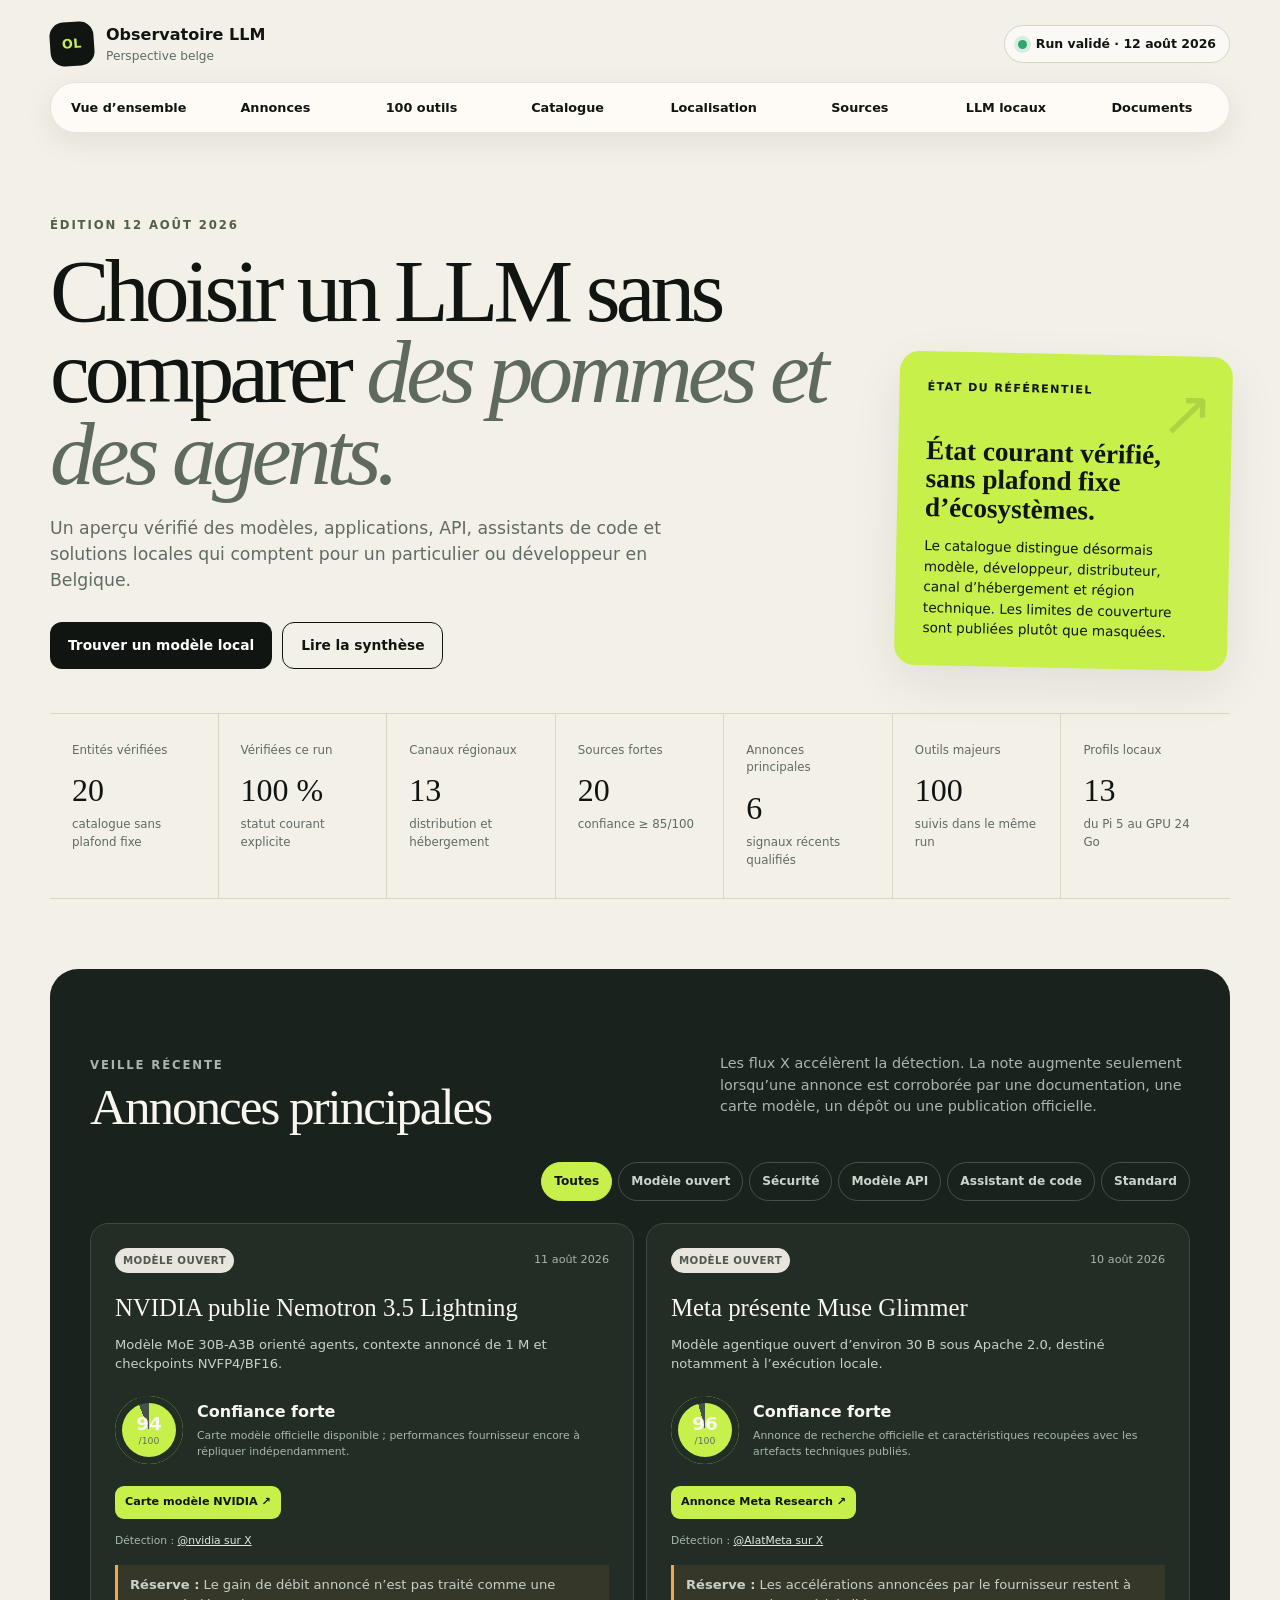
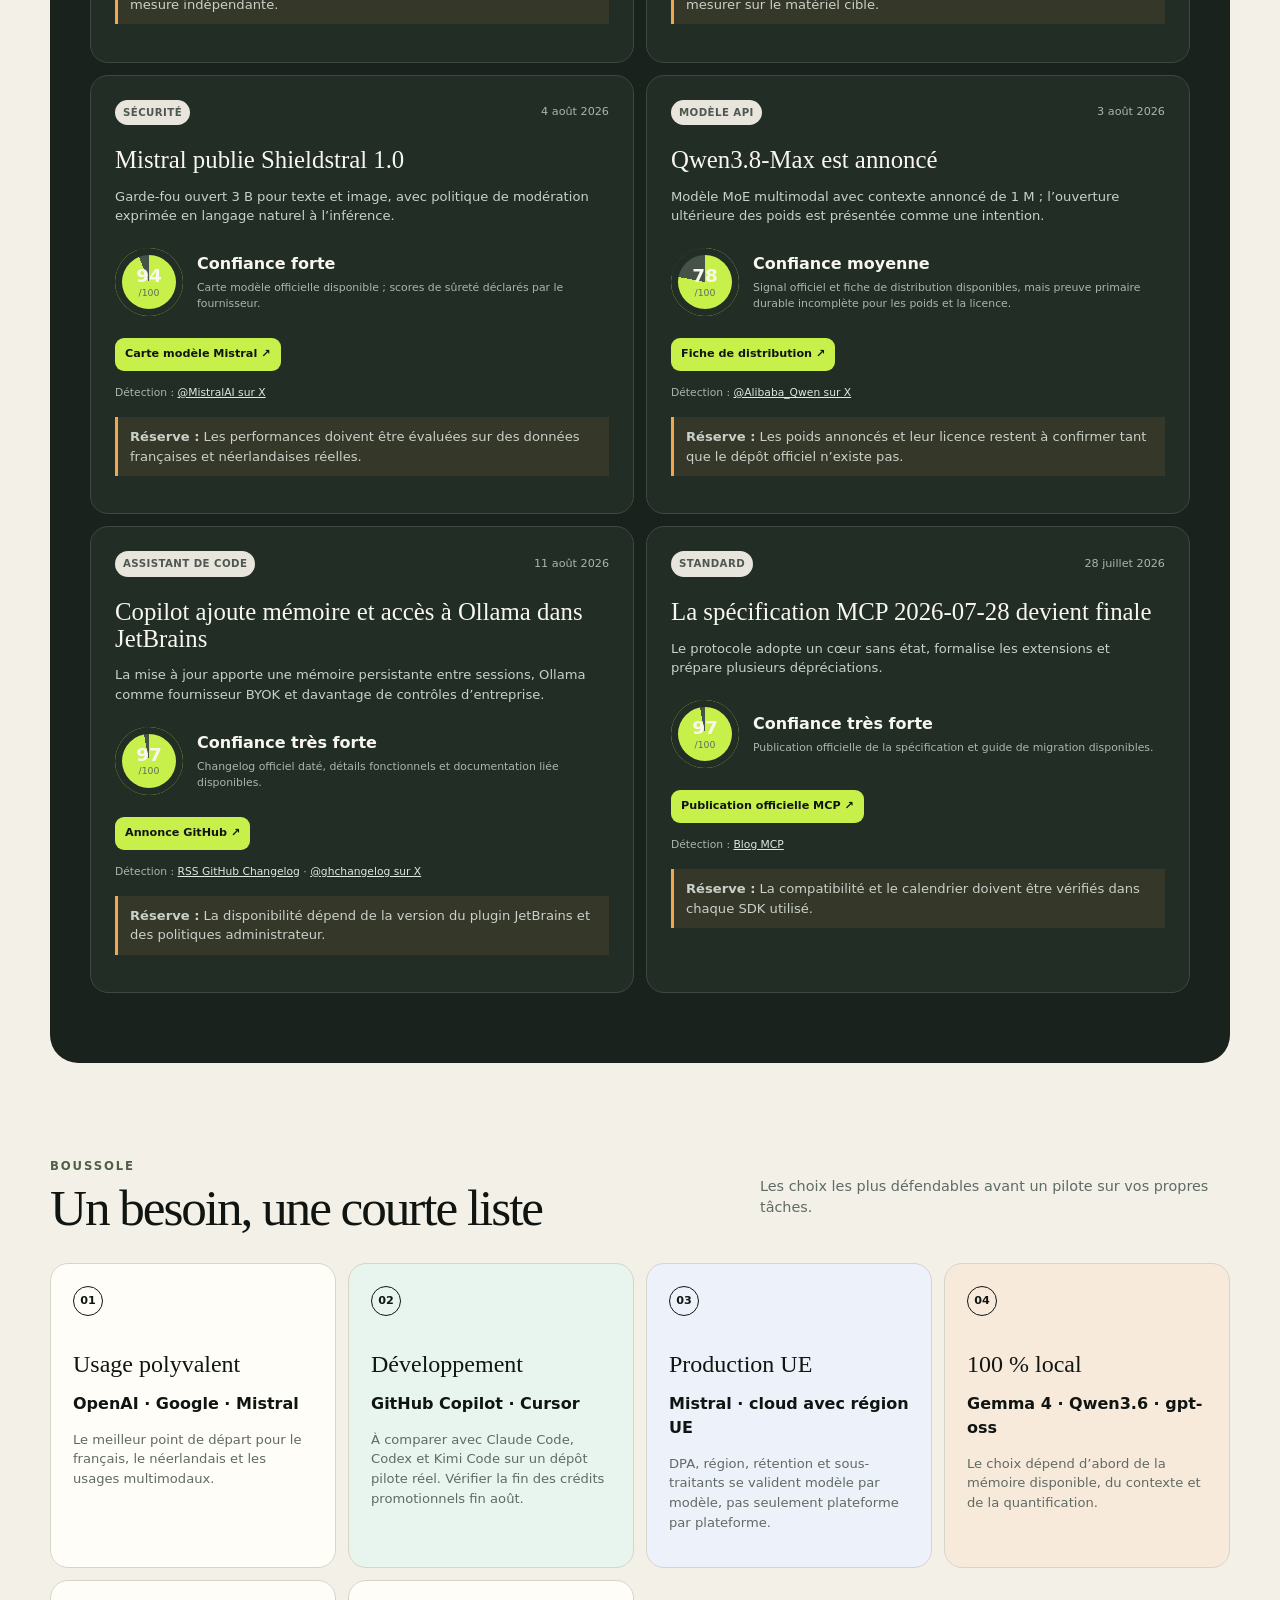
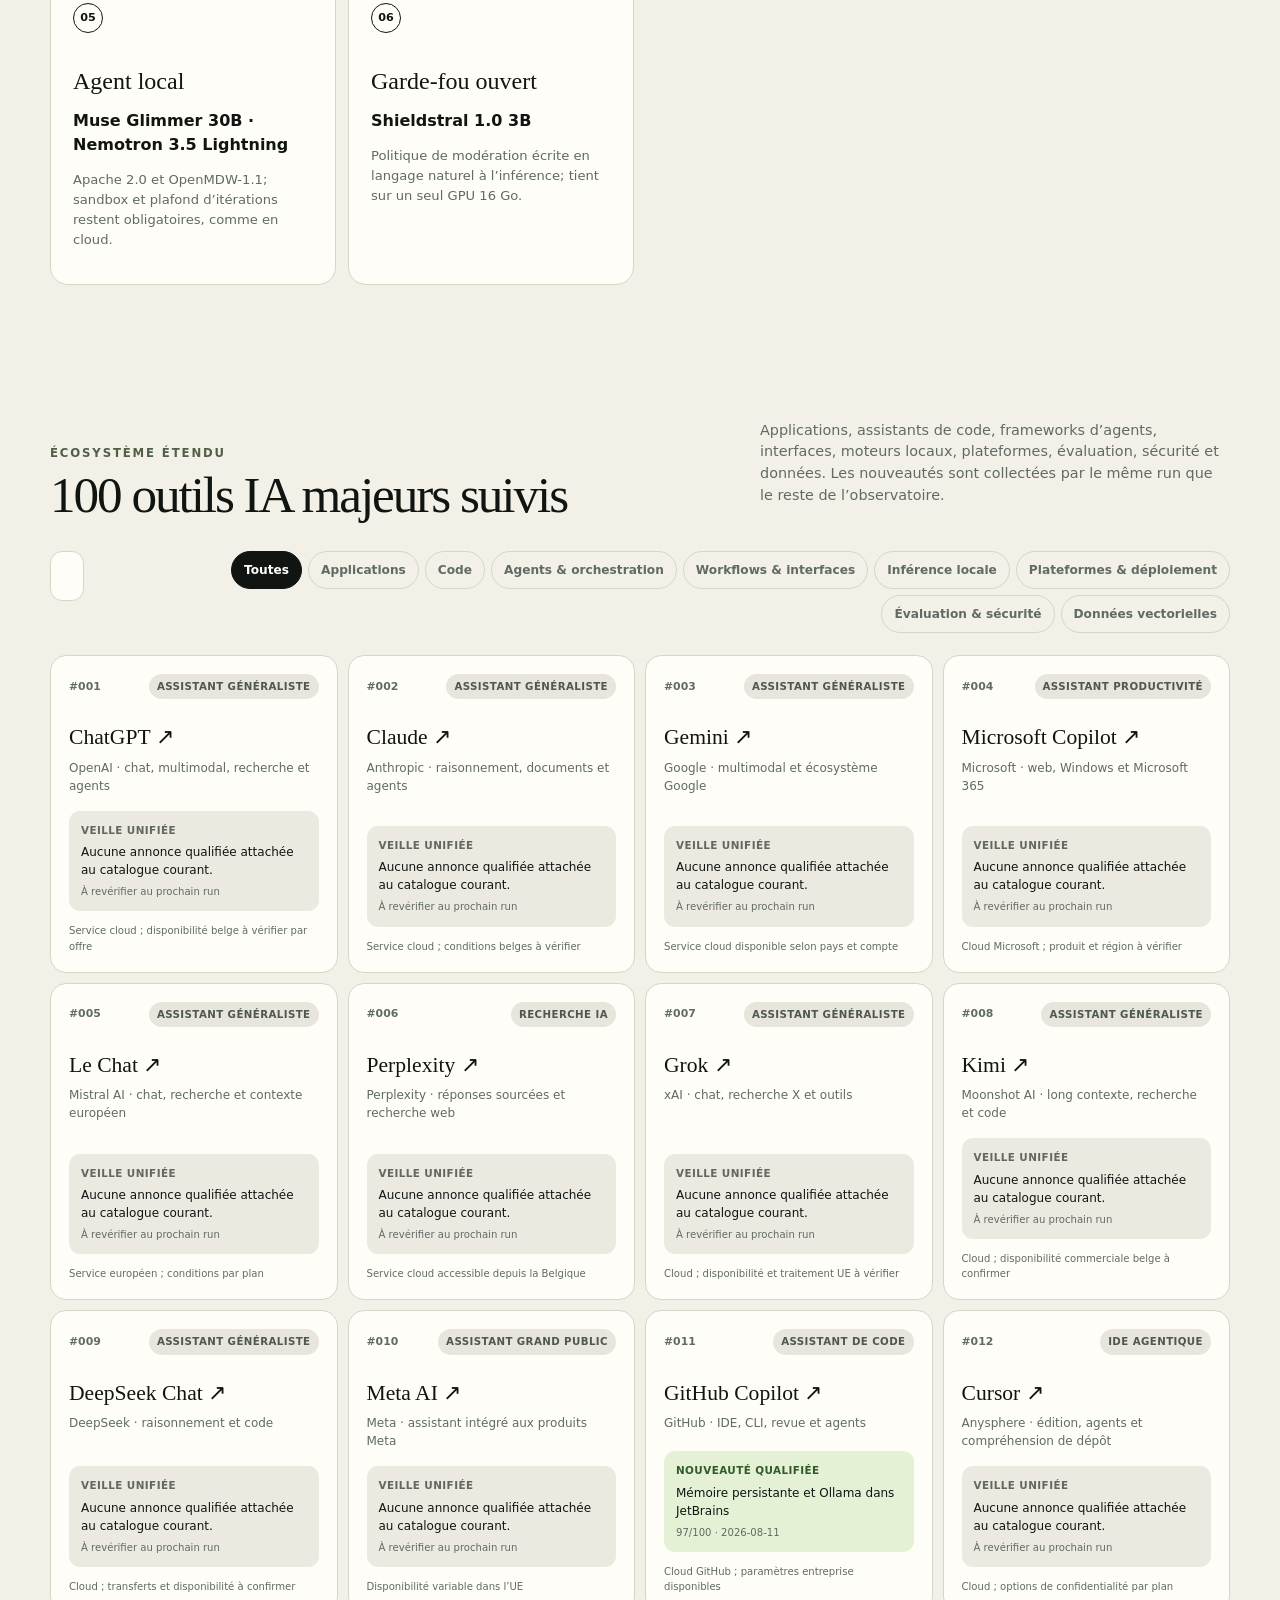
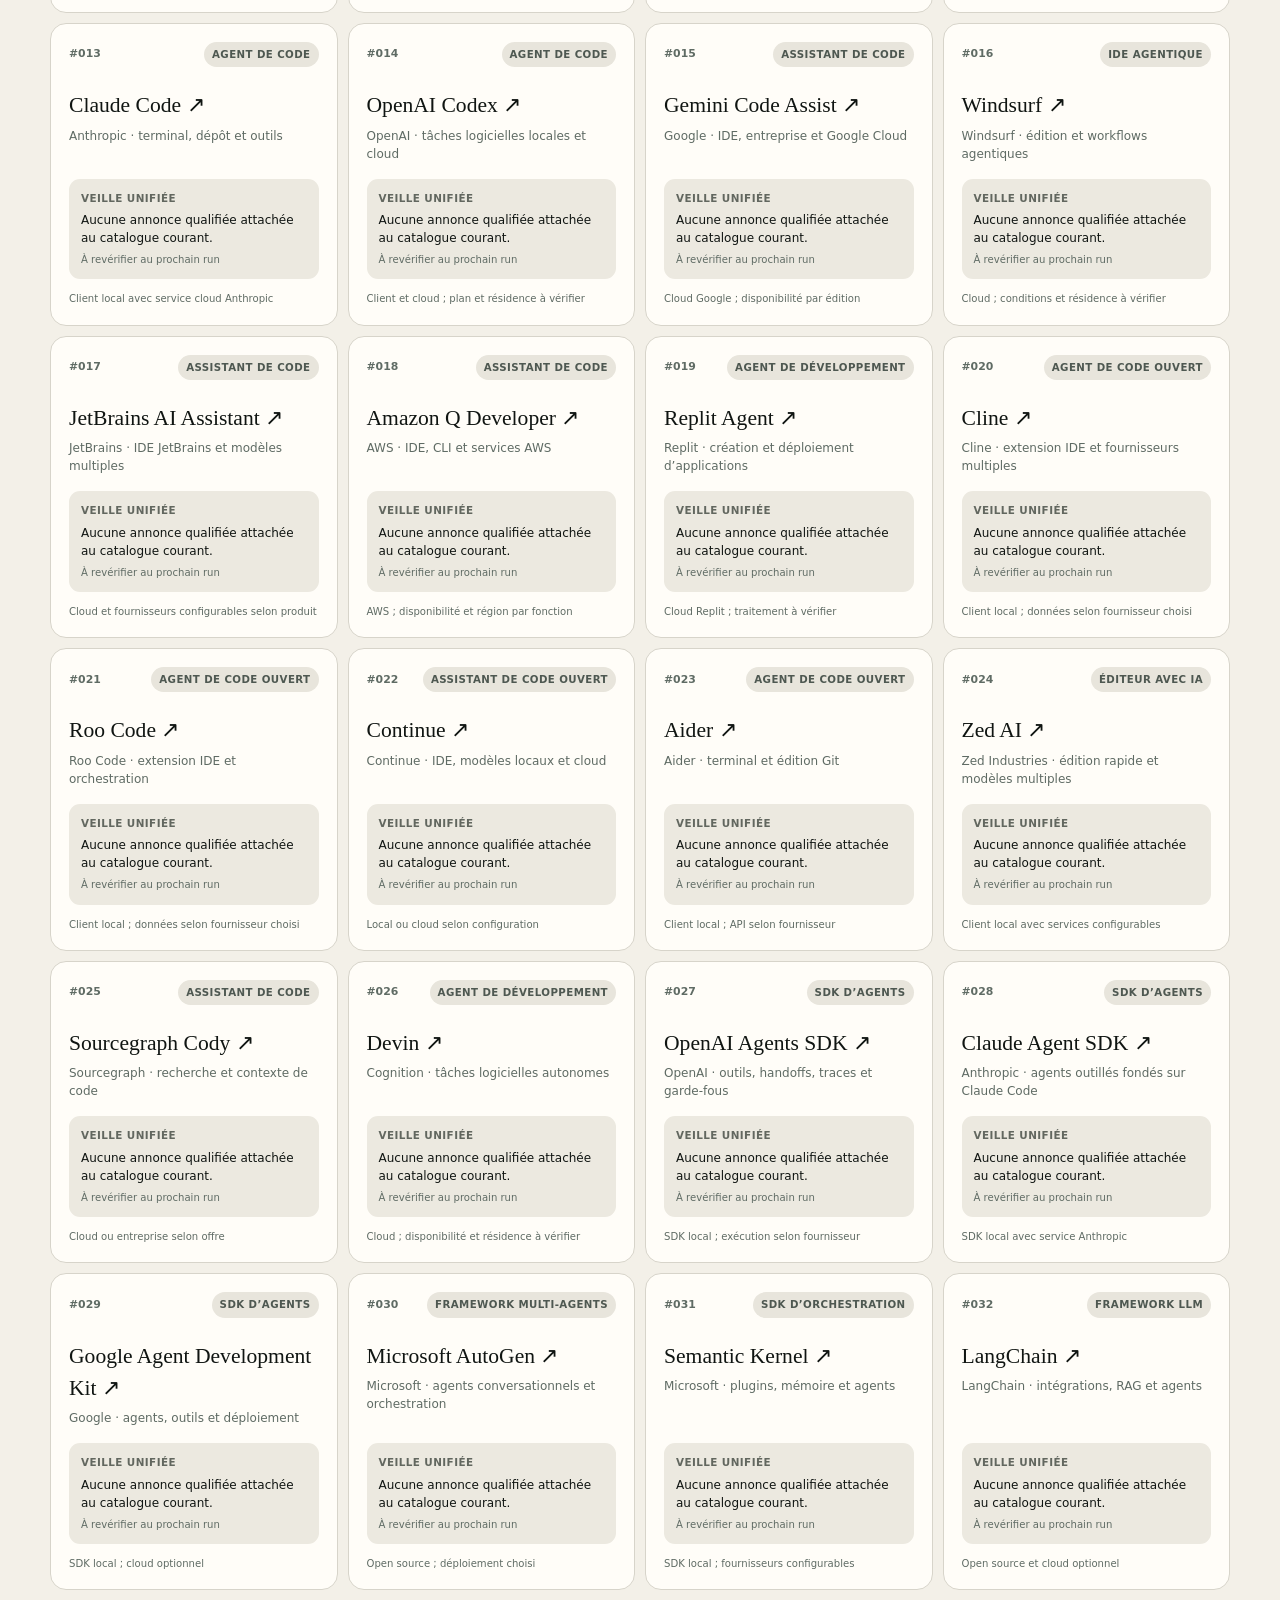
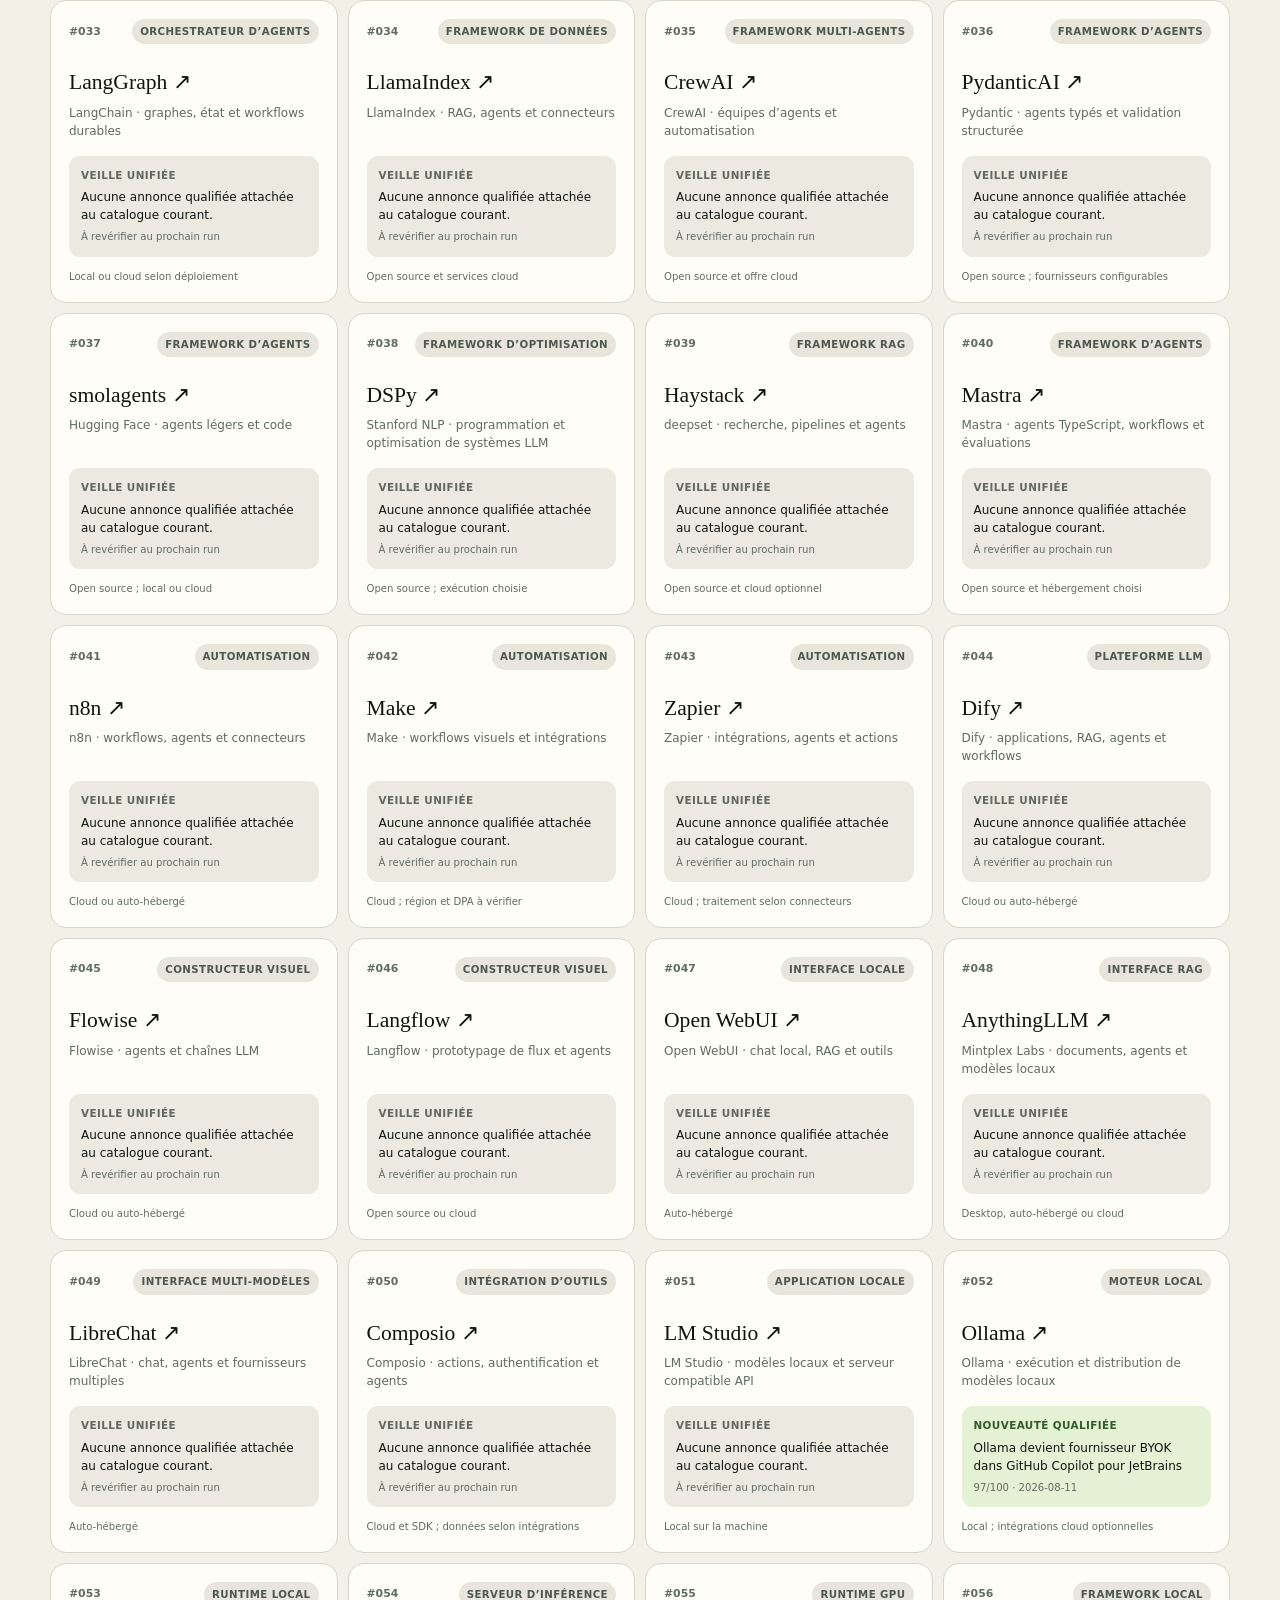
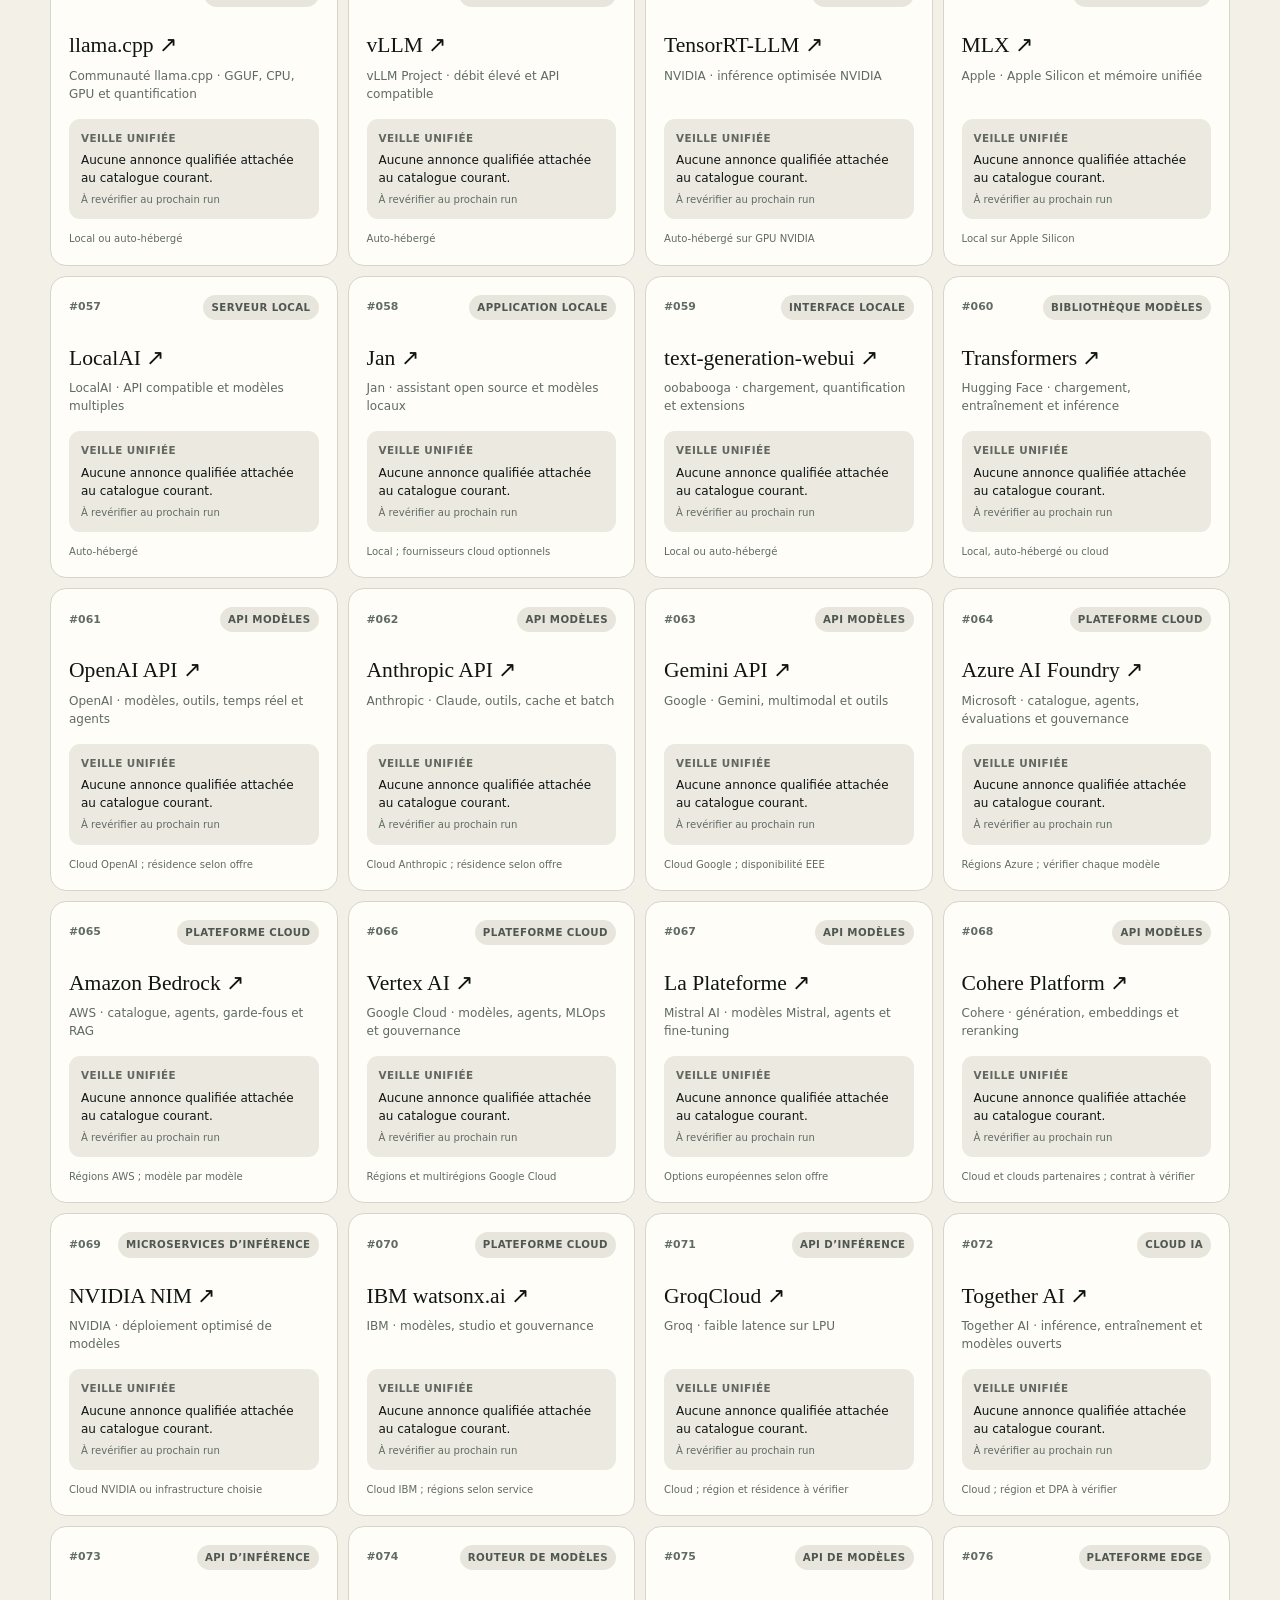
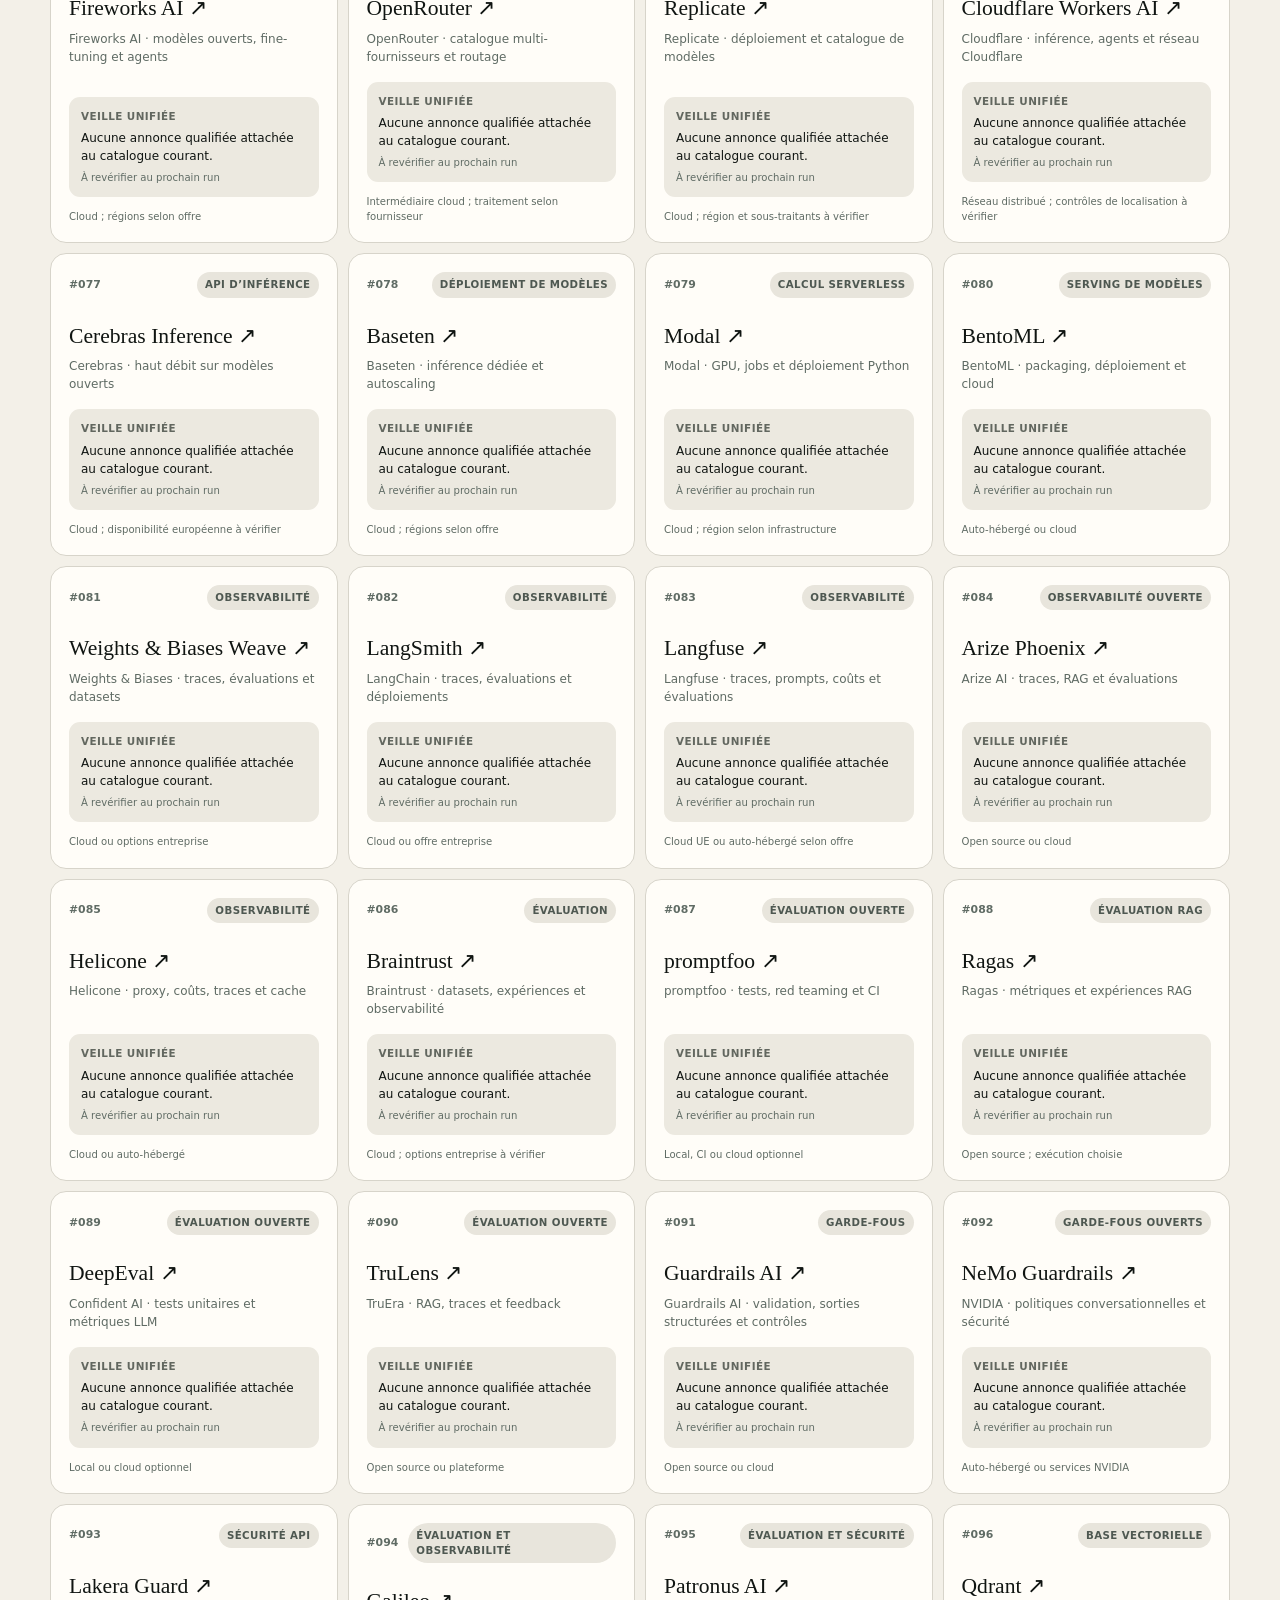
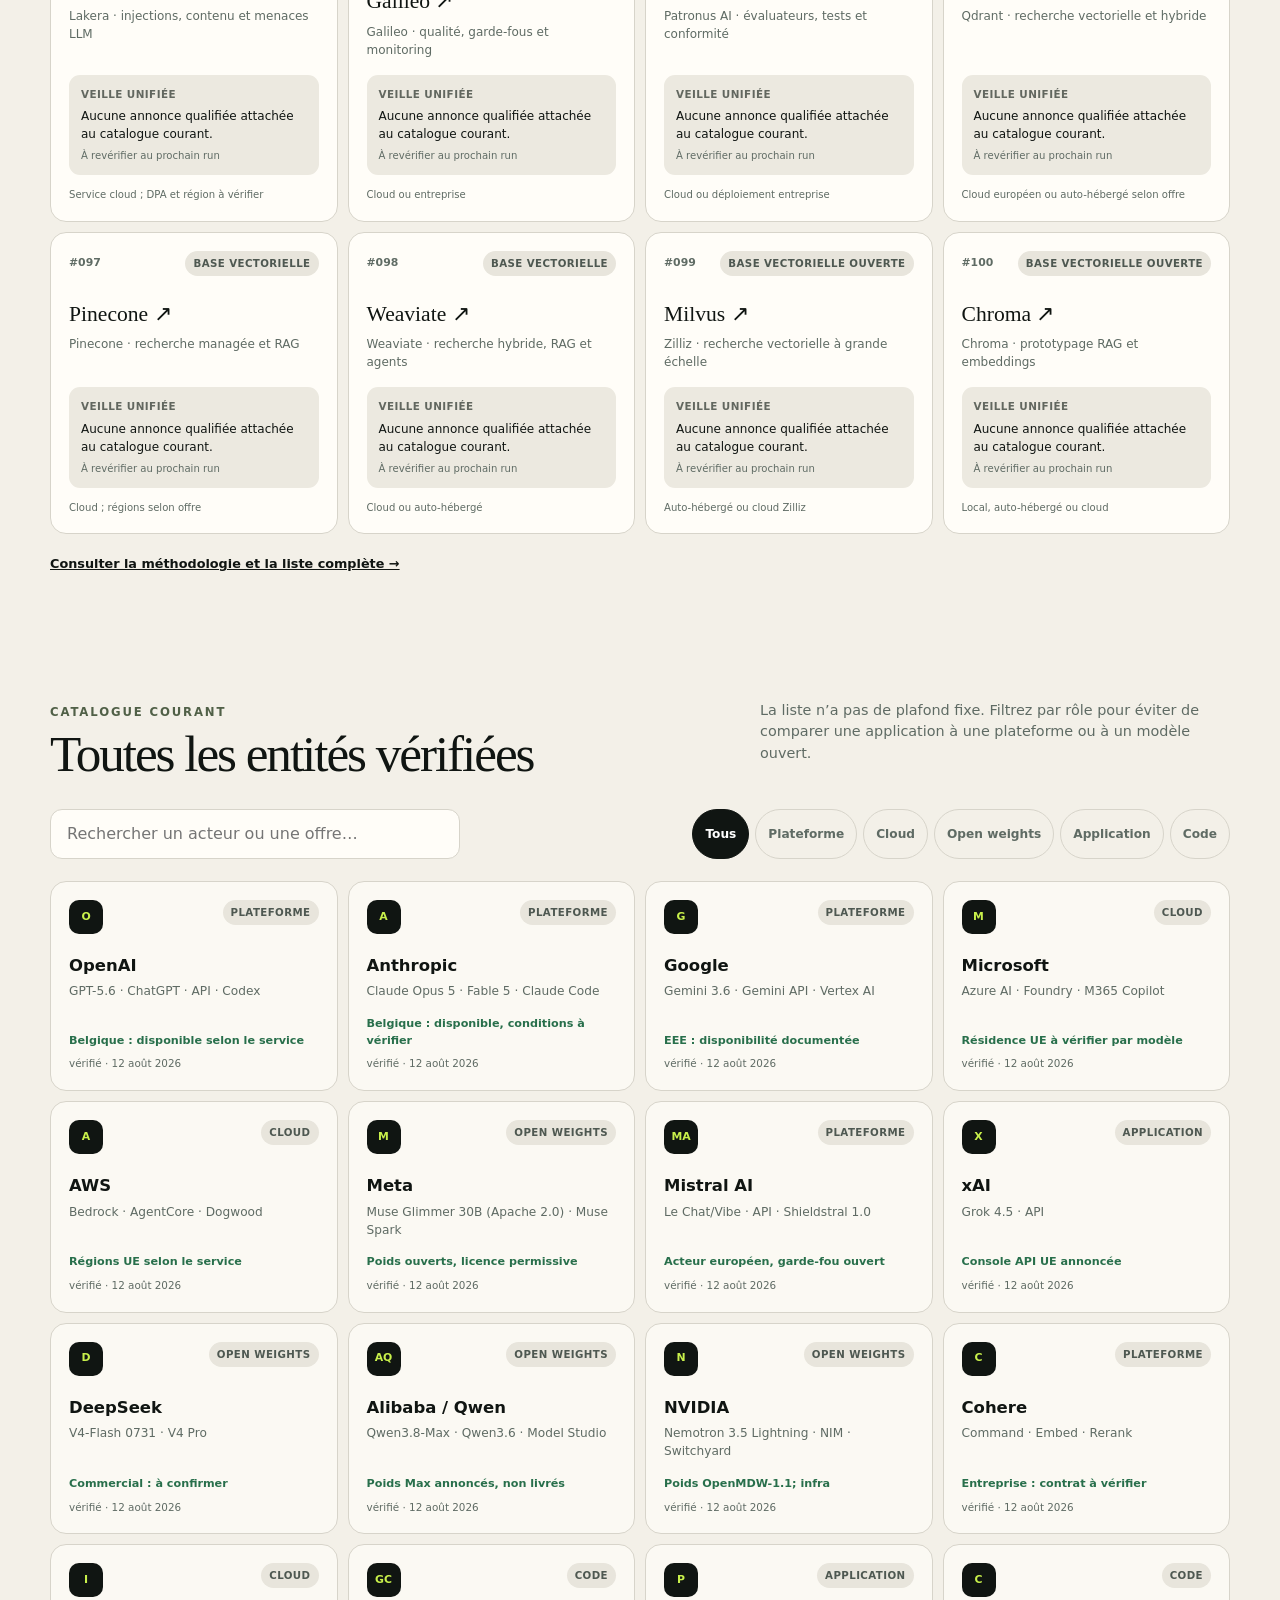
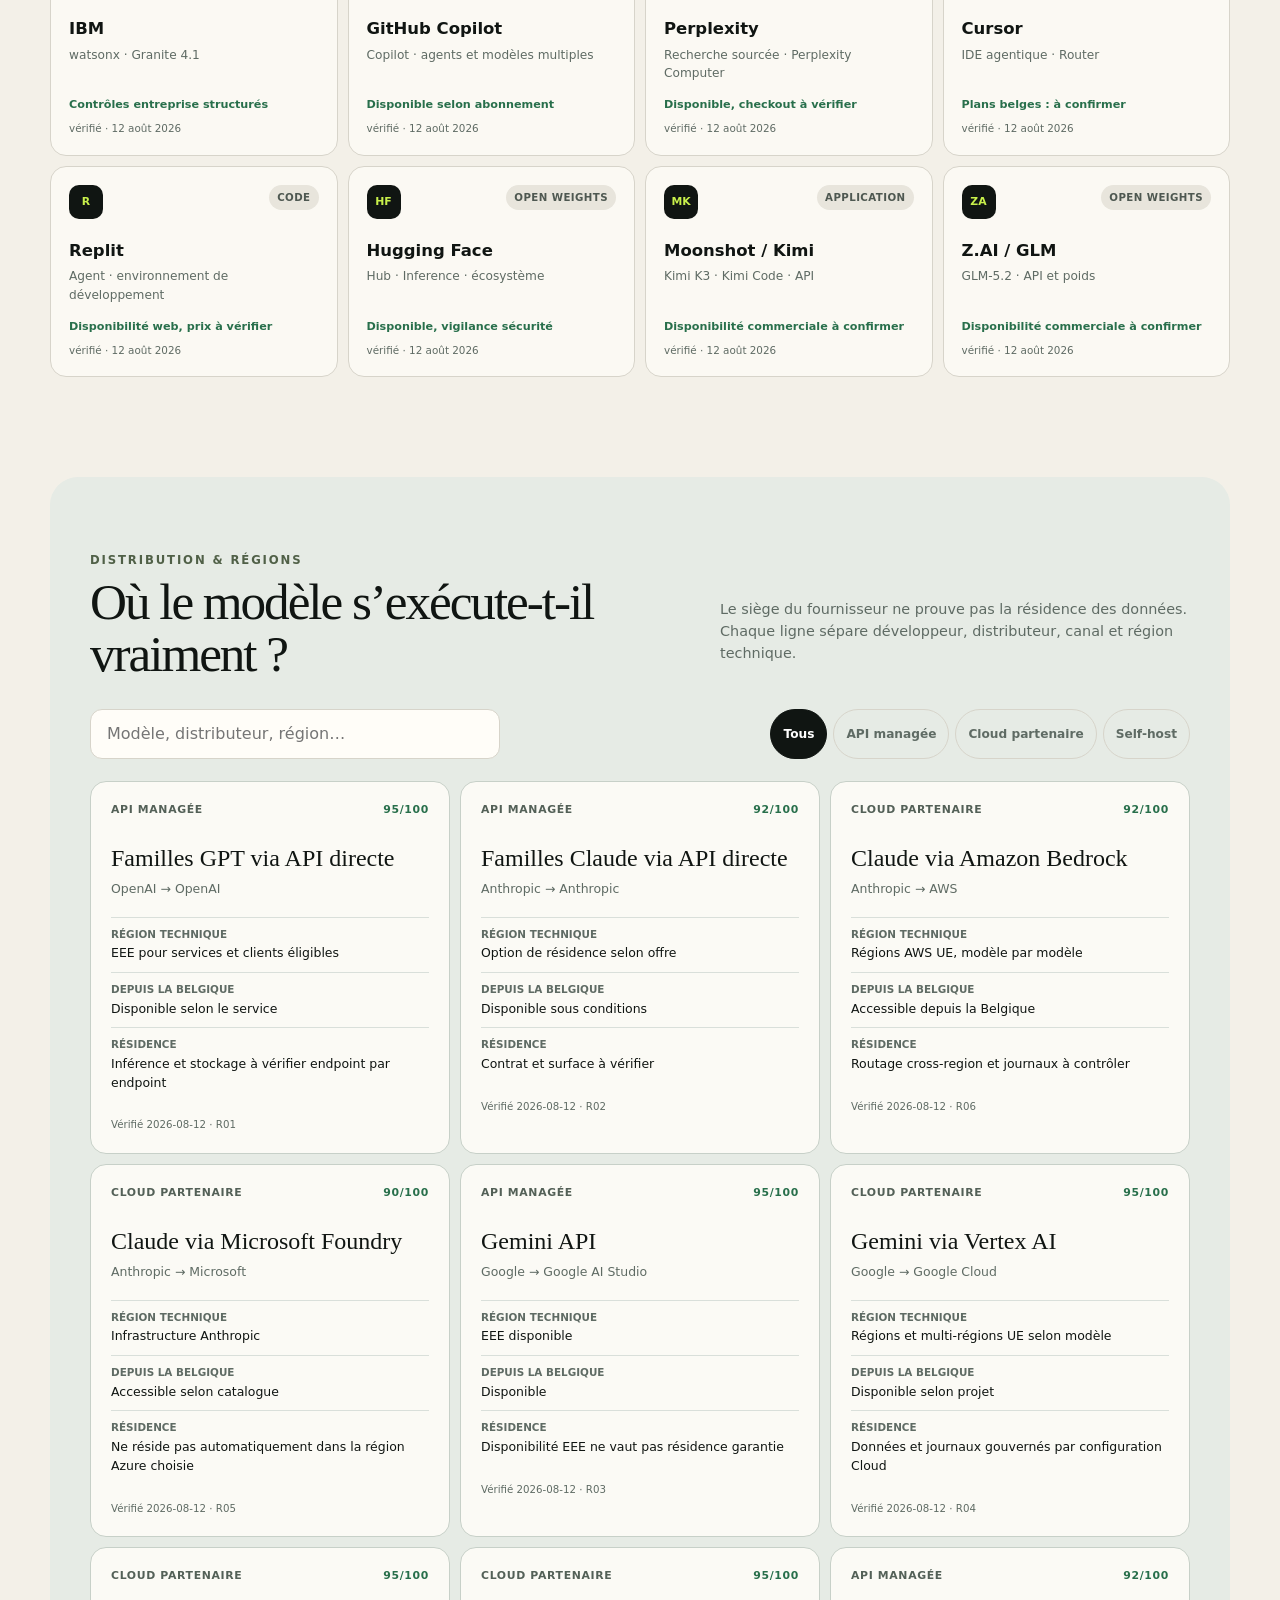
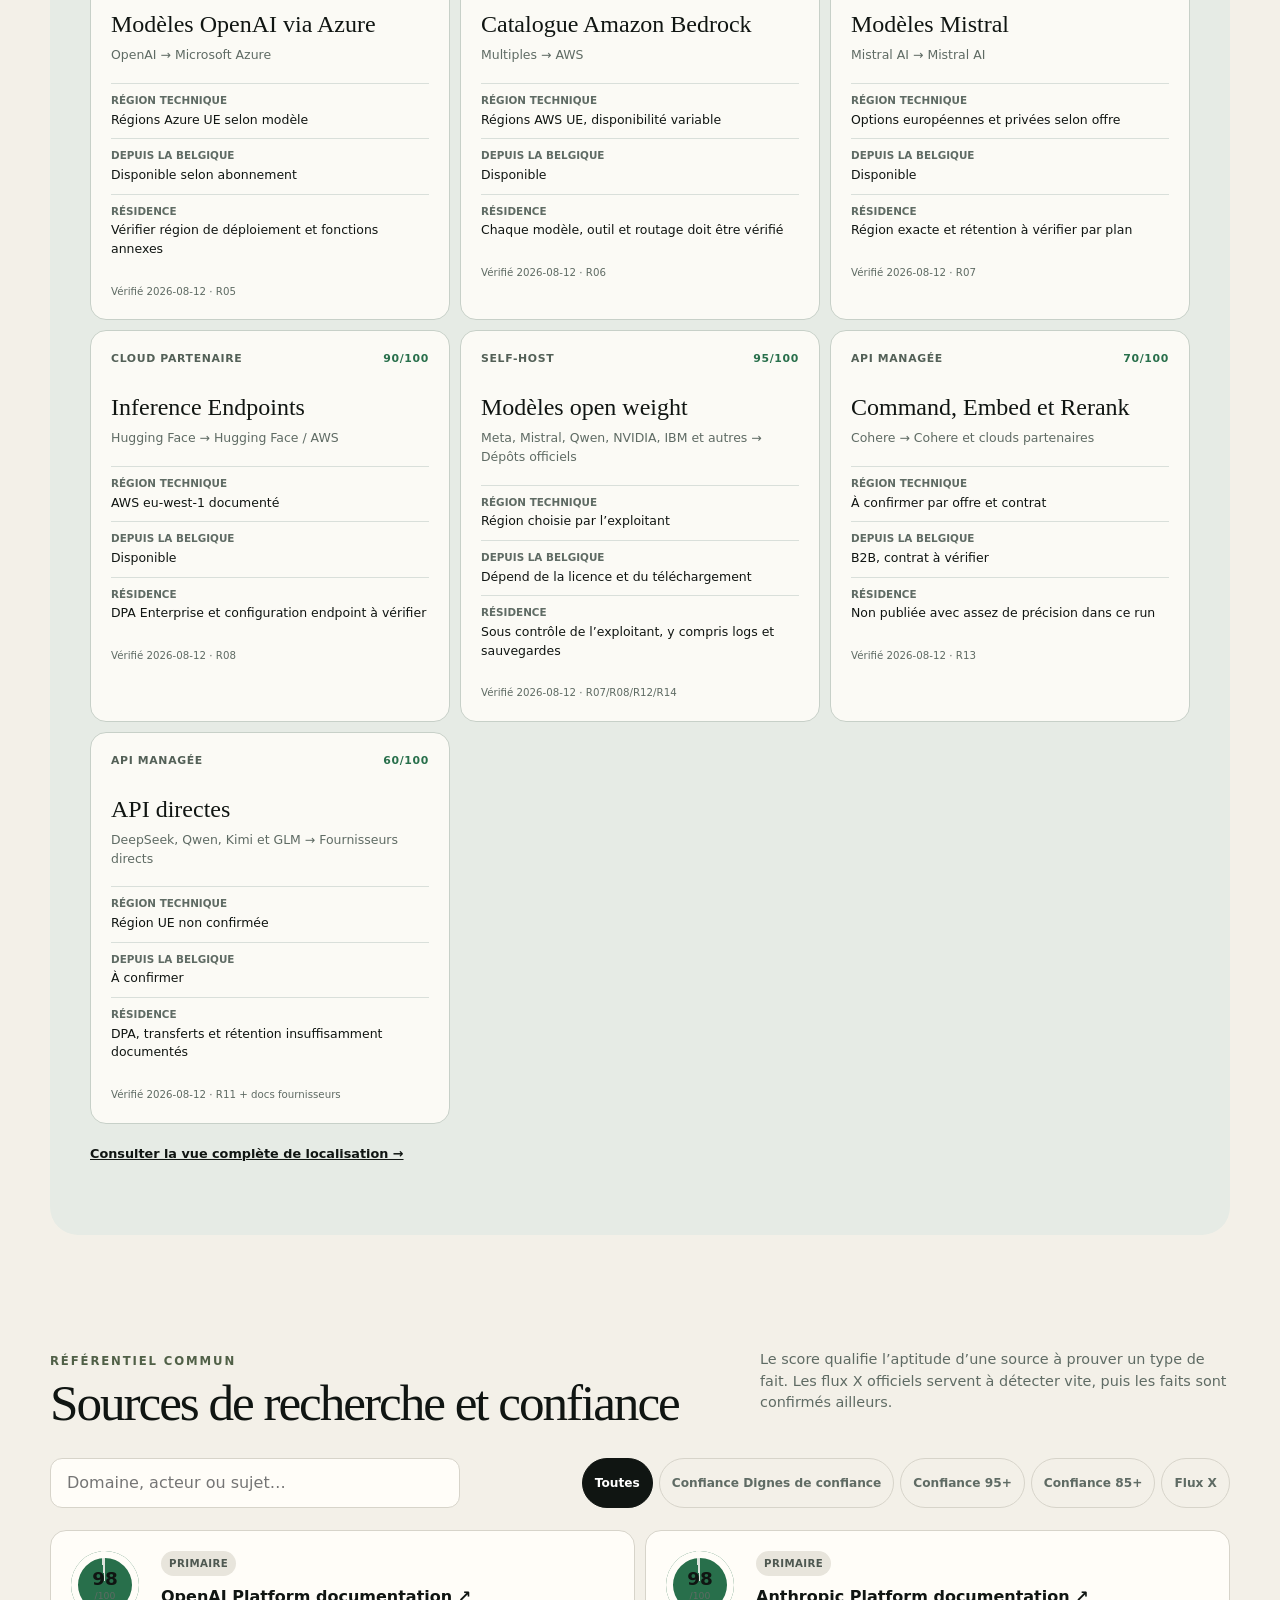
==== ObservationLLM/dashboard/index.html @ e3d7e5fb "Track 100 major AI ecosystem tools" ====
<!doctype html>
<html lang="fr">
  <head>
    <meta charset="utf-8">
    <meta name="viewport" content="width=device-width, initial-scale=1">
    <meta name="description" content="Tableau de bord de l’observatoire des LLM et agents IA pour la Belgique.">
    <meta name="theme-color" content="#101512">
    <title>Observatoire LLM — Belgique</title>
    <link rel="stylesheet" href="styles.css">
  </head>
  <body>
    <a class="skip-link" href="#contenu">Aller au contenu</a>
    <header class="site-header">
      <a class="brand" href="#overview" aria-label="Accueil de l’observatoire">
        <span class="brand-mark" aria-hidden="true">OL</span>
        <span>
          <strong>Observatoire LLM</strong>
          <small>Perspective belge</small>
        </span>
      </a>
      <div class="run-chip" id="run-chip" aria-live="polite">
        <span class="status-dot"></span>
        <span>Chargement du dernier run…</span>
      </div>
    </header>

    <nav class="section-nav" aria-label="Sections du tableau de bord">
      <a href="#overview">Vue d’ensemble</a>
      <a href="#announcements">Annonces</a>
      <a href="#tools">100 outils</a>
      <a href="#actors">Catalogue</a>
      <a href="#hosting">Localisation</a>
      <a href="#sources">Sources</a>
      <a href="#local">LLM locaux</a>
      <a href="#documents">Documents</a>
    </nav>

    <main id="contenu">
      <section class="hero" id="overview">
        <div class="eyebrow">ÉDITION <span id="edition-date">—</span></div>
        <div class="hero-grid">
          <div>
            <h1>Choisir un LLM sans comparer <em>des pommes et des agents.</em></h1>
            <p class="hero-copy">Un aperçu vérifié des modèles, applications, API, assistants de code et solutions locales qui comptent pour un particulier ou développeur en Belgique.</p>
            <div class="hero-actions">
              <a class="button primary" href="#local">Trouver un modèle local</a>
              <a class="button secondary" id="synthesis-link" href="#documents">Lire la synthèse</a>
            </div>
          </div>
          <aside class="signal-card" aria-label="État du référentiel courant">
            <span class="signal-label">État du référentiel</span>
            <strong id="headline-change">Chargement…</strong>
            <p id="headline-detail"></p>
          </aside>
        </div>
      </section>

      <section class="metrics" aria-label="Chiffres clés">
        <article><span>Entités vérifiées</span><strong id="metric-entities">—</strong><small>catalogue sans plafond fixe</small></article>
        <article><span>Vérifiées ce run</span><strong id="metric-verified">—</strong><small>statut courant explicite</small></article>
        <article><span>Canaux régionaux</span><strong id="metric-regions">—</strong><small>distribution et hébergement</small></article>
        <article><span>Sources fortes</span><strong id="metric-sources">—</strong><small>confiance ≥ 85/100</small></article>
        <article><span>Annonces principales</span><strong id="metric-announcements">—</strong><small>signaux récents qualifiés</small></article>
        <article><span>Outils majeurs</span><strong id="metric-tools">—</strong><small>suivis dans le même run</small></article>
        <article><span>Profils locaux</span><strong id="metric-hardware">—</strong><small>du Pi 5 au GPU 24 Go</small></article>
      </section>

      <section class="announcements-section" id="announcements">
        <div class="section-heading">
          <div><span class="eyebrow">VEILLE RÉCENTE</span><h2>Annonces principales</h2></div>
          <p>Les flux X accélèrent la détection. La note augmente seulement lorsqu’une annonce est corroborée par une documentation, une carte modèle, un dépôt ou une publication officielle.</p>
        </div>
        <div class="toolbar">
          <div class="filters" id="announcement-filters" aria-label="Filtrer les annonces par type"></div>
        </div>
        <div class="announcement-grid" id="announcement-grid" aria-live="polite"></div>
        <p class="empty-state" id="announcement-empty" hidden>Aucune annonce ne correspond à ce filtre.</p>
      </section>

      <section class="decision-section">
        <div class="section-heading">
          <div><span class="eyebrow">BOUSSOLE</span><h2>Un besoin, une courte liste</h2></div>
          <p>Les choix les plus défendables avant un pilote sur vos propres tâches.</p>
        </div>
        <div class="decision-grid" id="decision-grid"></div>
      </section>

      <section class="tools-section" id="tools">
        <div class="section-heading">
          <div><span class="eyebrow">ÉCOSYSTÈME ÉTENDU</span><h2>100 outils IA majeurs suivis</h2></div>
          <p>Applications, assistants de code, frameworks d’agents, interfaces, moteurs locaux, plateformes, évaluation, sécurité et données. Les nouveautés sont collectées par le même run que le reste de l’observatoire.</p>
        </div>
        <div class="toolbar">
          <label class="search-field">
            <span class="sr-only">Rechercher un outil IA</span>
            <input id="tool-search" type="search" placeholder="Outil, éditeur ou usage…" autocomplete="off">
          </label>
          <div class="filters" id="tool-filters" aria-label="Filtrer les outils par catégorie"></div>
        </div>
        <div class="tool-grid" id="tool-grid" aria-live="polite"></div>
        <p class="empty-state" id="tool-empty" hidden>Aucun outil ne correspond à ce filtre.</p>
        <a class="section-link" href="outils-ecosysteme-ia.html">Consulter la méthodologie et la liste complète →</a>
      </section>

      <section class="actors-section" id="actors">
        <div class="section-heading">
          <div><span class="eyebrow">CATALOGUE COURANT</span><h2>Toutes les entités vérifiées</h2></div>
          <p>La liste n’a pas de plafond fixe. Filtrez par rôle pour éviter de comparer une application à une plateforme ou à un modèle ouvert.</p>
        </div>
        <div class="toolbar">
          <label class="search-field">
            <span class="sr-only">Rechercher un acteur</span>
            <input id="actor-search" type="search" placeholder="Rechercher un acteur ou une offre…" autocomplete="off">
          </label>
          <div class="filters" id="actor-filters" aria-label="Filtrer les acteurs"></div>
        </div>
        <div class="actor-grid" id="actor-grid" aria-live="polite"></div>
        <p class="empty-state" id="actor-empty" hidden>Aucun acteur ne correspond à ce filtre.</p>
      </section>

      <section class="hosting-section" id="hosting">
        <div class="section-heading">
          <div><span class="eyebrow">DISTRIBUTION & RÉGIONS</span><h2>Où le modèle s’exécute-t-il vraiment ?</h2></div>
          <p>Le siège du fournisseur ne prouve pas la résidence des données. Chaque ligne sépare développeur, distributeur, canal et région technique.</p>
        </div>
        <div class="toolbar">
          <label class="search-field">
            <span class="sr-only">Rechercher une localisation ou un distributeur</span>
            <input id="hosting-search" type="search" placeholder="Modèle, distributeur, région…" autocomplete="off">
          </label>
          <div class="filters" id="hosting-filters" aria-label="Filtrer les canaux d’hébergement"></div>
        </div>
        <div class="hosting-grid" id="hosting-grid" aria-live="polite"></div>
        <p class="empty-state" id="hosting-empty" hidden>Aucun canal ne correspond à ce filtre.</p>
        <a class="section-link" href="localisation-modeles.html">Consulter la vue complète de localisation →</a>
      </section>

      <section class="sources-section" id="sources">
        <div class="section-heading">
          <div><span class="eyebrow">RÉFÉRENTIEL COMMUN</span><h2>Sources de recherche et confiance</h2></div>
          <p>Le score qualifie l’aptitude d’une source à prouver un type de fait. Les flux X officiels servent à détecter vite, puis les faits sont confirmés ailleurs.</p>
        </div>
        <div class="toolbar">
          <label class="search-field">
            <span class="sr-only">Rechercher une source</span>
            <input id="source-search" type="search" placeholder="Domaine, acteur ou sujet…" autocomplete="off">
          </label>
          <div class="filters" id="source-filters" aria-label="Filtrer par niveau de confiance"></div>
        </div>
        <div class="source-grid" id="source-grid" aria-live="polite"></div>
        <p class="empty-state" id="source-empty" hidden>Aucune source ne correspond à ce filtre.</p>
        <a class="section-link" href="referentiel-sources.html">Consulter le référentiel complet →</a>
      </section>

      <section class="local-section" id="local">
        <div class="section-heading light">
          <div><span class="eyebrow">HORS LIGNE</span><h2>Quel modèle tient vraiment chez vous ?</h2></div>
          <p>Estimations avec contexte modéré et marge mémoire. Les performances exactes restent à mesurer sur la machine cible.</p>
        </div>
        <div class="hardware-layout">
          <div class="hardware-picker" id="hardware-picker" role="listbox" aria-label="Configuration matérielle"></div>
          <article class="hardware-result" id="hardware-result" aria-live="polite"></article>
        </div>
      </section>

      <section class="documents-section" id="documents">
        <div class="section-heading">
          <div><span class="eyebrow">ALLER PLUS LOIN</span><h2>Documents vérifiés</h2></div>
          <p>Le dashboard résume. Les hypothèses, limites et sources restent dans les livrables de référence.</p>
        </div>
        <div class="document-grid" id="document-grid"></div>
      </section>
    </main>

    <footer>
      <p>Analyse informative — ni conseil juridique ni benchmark universel.</p>
      <p id="footer-run">Dernière publication : —</p>
    </footer>

    <noscript>Ce tableau de bord nécessite JavaScript pour charger les données du dernier run.</noscript>
    <script src="app.js" defer></script>
  </body>
</html>
---- ObservationLLM/dashboard/styles.css ----
:root {
  --ink: #101512;
  --muted: #5f6b64;
  --paper: #f3f0e8;
  --panel: #fffdf8;
  --line: #d7d4ca;
  --lime: #c8f04b;
  --mint: #a9e5cc;
  --orange: #f3a650;
  --blue: #a8c7fa;
  --dark-panel: #172019;
  --radius: 20px;
  --shadow: 0 18px 50px rgba(16, 21, 18, 0.08);
}

* { box-sizing: border-box; }
html { scroll-behavior: smooth; }
body {
  margin: 0;
  background: var(--paper);
  color: var(--ink);
  font-family: Inter, ui-sans-serif, system-ui, -apple-system, BlinkMacSystemFont, "Segoe UI", sans-serif;
  line-height: 1.5;
}
a { color: inherit; }
button, input { font: inherit; }
.skip-link { position: fixed; left: 1rem; top: -5rem; z-index: 20; background: var(--lime); padding: .7rem 1rem; border-radius: 10px; }
.skip-link:focus { top: 1rem; }
.sr-only { position: absolute; width: 1px; height: 1px; padding: 0; margin: -1px; overflow: hidden; clip: rect(0,0,0,0); white-space: nowrap; border: 0; }

.site-header, .section-nav, main, footer { width: min(1180px, calc(100% - 40px)); margin-inline: auto; }
.site-header { display: flex; align-items: center; justify-content: space-between; padding: 22px 0 16px; gap: 20px; }
.brand { display: flex; align-items: center; gap: 12px; text-decoration: none; }
.brand-mark { display: grid; place-items: center; width: 44px; height: 44px; border-radius: 14px; background: var(--ink); color: var(--lime); font-size: .8rem; font-weight: 900; letter-spacing: .05em; transform: rotate(-4deg); }
.brand strong, .brand small { display: block; }
.brand small { color: var(--muted); font-size: .76rem; }
.run-chip { display: flex; align-items: center; gap: 9px; padding: 9px 13px; background: rgba(255,255,255,.6); border: 1px solid var(--line); border-radius: 999px; font-size: .78rem; font-weight: 700; }
.status-dot { width: 9px; height: 9px; border-radius: 50%; background: var(--orange); box-shadow: 0 0 0 4px rgba(243,166,80,.2); }
.run-chip.completed .status-dot { background: #2ea66d; box-shadow: 0 0 0 4px rgba(46,166,109,.16); }
.run-chip.running .status-dot { background: var(--blue); animation: pulse 1.6s infinite; }
@keyframes pulse { 50% { transform: scale(1.25); opacity: .65; } }

.section-nav { position: sticky; top: 10px; z-index: 10; display: flex; gap: 4px; padding: 6px; border: 1px solid rgba(16,21,18,.1); border-radius: 999px; background: rgba(255,253,248,.86); box-shadow: 0 8px 30px rgba(16,21,18,.08); backdrop-filter: blur(16px); overflow-x: auto; }
.section-nav a { flex: 1; min-width: max-content; padding: 9px 14px; border-radius: 999px; text-align: center; text-decoration: none; font-size: .8rem; font-weight: 800; }
.section-nav a:hover, .section-nav a:focus-visible { background: var(--ink); color: white; outline: none; }

section { scroll-margin-top: 90px; }
.hero { padding: 84px 0 44px; }
.hero-grid { display: grid; grid-template-columns: minmax(0, 1.55fr) minmax(280px, .65fr); gap: 54px; align-items: end; }
.eyebrow { color: #506047; font-size: .73rem; letter-spacing: .16em; font-weight: 900; text-transform: uppercase; }
h1 { max-width: 820px; margin: 15px 0 22px; font-family: Georgia, "Times New Roman", serif; font-size: clamp(3.1rem, 7vw, 6.6rem); line-height: .91; letter-spacing: -.055em; font-weight: 500; }
h1 em { color: #5d6a5c; font-weight: 400; }
.hero-copy { max-width: 680px; color: var(--muted); font-size: 1.08rem; }
.hero-actions { display: flex; gap: 10px; margin-top: 28px; flex-wrap: wrap; }
.button { display: inline-flex; align-items: center; justify-content: center; padding: 12px 18px; border-radius: 12px; font-size: .86rem; font-weight: 850; text-decoration: none; }
.button.primary { background: var(--ink); color: white; }
.button.secondary { border: 1px solid var(--ink); }
.button:hover { transform: translateY(-1px); }
.signal-card { position: relative; overflow: hidden; padding: 28px; border-radius: var(--radius); background: var(--lime); box-shadow: var(--shadow); transform: rotate(1.2deg); }
.signal-card::after { content: "↗"; position: absolute; right: 18px; top: 9px; font-size: 4rem; opacity: .13; }
.signal-label { display: block; margin-bottom: 40px; font-size: .7rem; font-weight: 900; letter-spacing: .12em; text-transform: uppercase; }
.signal-card strong { display: block; font-family: Georgia, serif; font-size: 1.7rem; line-height: 1.05; }
.signal-card p { margin: 14px 0 0; font-size: .85rem; }

.metrics { display: grid; grid-template-columns: repeat(auto-fit, minmax(135px, 1fr)); border-top: 1px solid var(--line); border-bottom: 1px solid var(--line); }
.metrics article { padding: 28px 22px; border-right: 1px solid var(--line); }
.metrics article:last-child { border-right: 0; }
.metrics span, .metrics small { display: block; color: var(--muted); font-size: .74rem; }
.metrics strong { display: block; margin: 7px 0 2px; font-family: Georgia, serif; font-size: 2rem; font-weight: 500; }

.decision-section, .announcements-section, .tools-section, .actors-section, .hosting-section, .sources-section, .documents-section { padding: 90px 0 20px; }
.section-heading { display: flex; align-items: end; justify-content: space-between; gap: 30px; margin-bottom: 30px; }
.section-heading h2 { margin: 5px 0 0; font-family: Georgia, serif; font-size: clamp(2rem, 4vw, 3.6rem); font-weight: 500; letter-spacing: -.04em; line-height: 1; }
.section-heading > p { max-width: 470px; color: var(--muted); font-size: .9rem; }
.decision-grid { display: grid; grid-template-columns: repeat(4, 1fr); gap: 12px; }
.decision-card { min-height: 230px; padding: 22px; border: 1px solid var(--line); border-radius: 18px; background: var(--panel); }
.decision-card:nth-child(2) { background: #e8f4ee; }
.decision-card:nth-child(3) { background: #edf1fa; }
.decision-card:nth-child(4) { background: #f8eadb; }
.decision-card .number { display: inline-grid; place-items: center; width: 30px; height: 30px; border: 1px solid currentColor; border-radius: 50%; font-size: .7rem; font-weight: 900; }
.decision-card h3 { margin: 30px 0 10px; font-family: Georgia, serif; font-size: 1.5rem; font-weight: 500; }
.decision-card strong { display: block; margin-bottom: 8px; }
.decision-card p { color: var(--muted); font-size: .82rem; }

.announcements-section { margin-top: 70px; padding: 70px 40px; border-radius: 28px; background: #19221c; color: #f8f7ef; }
.announcements-section .eyebrow, .announcements-section .section-heading > p { color: #aab6ad; }
.announcements-section .toolbar { justify-content: flex-end; }
.announcements-section .filter-button { border-color: #465148; color: #cbd4cd; }
.announcements-section .filter-button.active { background: var(--lime); color: var(--ink); border-color: var(--lime); }
.announcement-grid { display: grid; grid-template-columns: repeat(2, 1fr); gap: 12px; }
.announcement-card { padding: 24px; border: 1px solid #3d4940; border-radius: 18px; background: #222d25; }
.announcement-meta { display: flex; justify-content: space-between; gap: 12px; align-items: center; color: #aab6ad; font-size: .7rem; }
.announcement-card h3 { margin: 22px 0 9px; font-family: Georgia, serif; font-size: 1.55rem; font-weight: 500; line-height: 1.08; }
.announcement-card > p { color: #c8d0ca; font-size: .82rem; }
.announcement-confidence { display: grid; grid-template-columns: 68px 1fr; gap: 14px; align-items: center; margin: 22px 0; }
.announcement-confidence .confidence-ring { box-shadow: inset 0 0 0 7px #222d25; background: conic-gradient(var(--lime) calc(var(--score) * 1%), #465148 0); color: #f8f7ef; }
.announcement-confidence strong, .announcement-confidence small { display: block; }
.announcement-confidence small { margin-top: 4px; color: #aab6ad; font-size: .68rem; }
.announcement-links { display: flex; gap: 8px; flex-wrap: wrap; }
.announcement-links a { padding: 8px 10px; border-radius: 9px; background: var(--lime); color: var(--ink); text-decoration: none; font-size: .7rem; font-weight: 850; }
.signal-sources { display: block; margin-top: 14px; color: #aab6ad; font-size: .67rem; }
.signal-sources a { color: #dfe8e1; }
.announcement-caveat { margin-top: 16px; padding: 10px 12px; border-left: 3px solid var(--orange); background: rgba(243,166,80,.09); }

.tools-section { padding-top: 100px; }
.tool-grid { display: grid; grid-template-columns: repeat(4, 1fr); gap: 10px; }
.tool-card { display: flex; flex-direction: column; min-height: 270px; padding: 18px; border: 1px solid var(--line); border-radius: 16px; background: var(--panel); }
.tool-rank { display: flex; justify-content: space-between; gap: 10px; align-items: center; color: var(--muted); font-size: .68rem; font-weight: 900; }
.tool-card h3 { margin: 22px 0 5px; font-family: Georgia, serif; font-size: 1.35rem; font-weight: 500; }
.tool-card h3 a { text-decoration: none; }
.tool-card > p { margin: 0 0 16px; color: var(--muted); font-size: .75rem; }
.tool-update { margin-top: auto; padding: 12px; border-radius: 11px; background: #e4f1d5; }
.tool-update.pending { background: #ece9e0; }
.tool-update strong, .tool-update span, .tool-update small { display: block; }
.tool-update strong { color: #315b28; font-size: .65rem; text-transform: uppercase; letter-spacing: .04em; }
.tool-update.pending strong { color: #62675f; }
.tool-update span { margin: 5px 0; font-size: .75rem; }
.tool-update small, .tool-region { color: var(--muted); font-size: .63rem; }
.tool-region { display: block; margin-top: 12px; }

.toolbar { display: flex; justify-content: space-between; gap: 16px; margin-bottom: 22px; }
.search-field { flex: 1; max-width: 410px; }
.search-field input { width: 100%; padding: 12px 16px; border: 1px solid var(--line); border-radius: 12px; background: var(--panel); color: var(--ink); outline: none; }
.search-field input:focus { border-color: var(--ink); box-shadow: 0 0 0 3px rgba(16,21,18,.08); }
.filters { display: flex; gap: 6px; flex-wrap: wrap; justify-content: flex-end; }
.filter-button { border: 1px solid var(--line); border-radius: 999px; padding: 9px 12px; background: transparent; cursor: pointer; color: var(--muted); font-size: .76rem; font-weight: 800; }
.filter-button.active { background: var(--ink); color: white; border-color: var(--ink); }
.actor-grid { display: grid; grid-template-columns: repeat(4, 1fr); gap: 10px; }
.actor-card { display: flex; flex-direction: column; min-height: 185px; padding: 18px; border-radius: 16px; border: 1px solid var(--line); background: rgba(255,253,248,.72); transition: transform .18s, box-shadow .18s; }
.actor-card:hover { transform: translateY(-3px); box-shadow: 0 12px 30px rgba(16,21,18,.07); }
.actor-top { display: flex; justify-content: space-between; align-items: start; gap: 10px; }
.actor-initials { display: grid; place-items: center; width: 34px; height: 34px; border-radius: 10px; background: var(--ink); color: var(--lime); font-size: .68rem; font-weight: 900; }
.tag { padding: 5px 8px; border-radius: 999px; background: #e8e5dc; color: #4e5851; font-size: .64rem; font-weight: 900; text-transform: uppercase; letter-spacing: .04em; }
.actor-card h3 { margin: 20px 0 4px; font-size: 1.03rem; }
.actor-card p { margin: 0; color: var(--muted); font-size: .76rem; }
.actor-card .availability { margin-top: auto; padding-top: 15px; font-size: .7rem; font-weight: 800; color: #286f4b; }
.verification { display: block; margin-top: 7px; color: var(--muted); font-size: .65rem; }
.empty-state { padding: 30px; text-align: center; color: var(--muted); }

.hosting-section { margin-top: 80px; padding: 70px 40px; border-radius: 28px; background: #e6ebe5; }
.hosting-grid { display: grid; grid-template-columns: repeat(3, 1fr); gap: 10px; }
.hosting-card { padding: 20px; border: 1px solid #c7d0c8; border-radius: 16px; background: rgba(255,253,248,.84); }
.card-kicker { display: flex; justify-content: space-between; gap: 12px; color: #536057; font-size: .68rem; font-weight: 900; letter-spacing: .06em; text-transform: uppercase; }
.card-kicker strong { color: #286f4b; }
.hosting-card h3 { margin: 22px 0 4px; font-family: Georgia, serif; font-size: 1.5rem; font-weight: 500; }
.provider-line { margin: 0 0 18px; color: var(--muted); font-size: .78rem; }
.hosting-card dl { margin: 0; }
.hosting-card dl div { padding: 9px 0; border-top: 1px solid #d9dfda; }
.hosting-card dt { color: var(--muted); font-size: .65rem; text-transform: uppercase; font-weight: 850; }
.hosting-card dd { margin: 2px 0 0; font-size: .78rem; }
.hosting-card > small { display: block; margin-top: 16px; color: var(--muted); font-size: .64rem; }
.section-link { display: inline-block; margin-top: 20px; font-size: .8rem; font-weight: 850; }

.sources-section { padding-top: 100px; }
.source-grid { display: grid; grid-template-columns: repeat(2, 1fr); gap: 10px; }
.source-card { display: grid; grid-template-columns: 72px 1fr; gap: 18px; align-items: start; padding: 20px; border: 1px solid var(--line); border-radius: 16px; background: var(--panel); }
.confidence-ring { --score: 0; display: grid; place-items: center; align-content: center; width: 68px; height: 68px; border-radius: 50%; background: conic-gradient(#286f4b calc(var(--score) * 1%), #dde2dc 0); box-shadow: inset 0 0 0 7px var(--panel); }
.confidence-ring strong, .confidence-ring span { display: block; line-height: 1; }
.confidence-ring strong { font-size: 1.15rem; }
.confidence-ring span { margin-top: 2px; color: var(--muted); font-size: .58rem; }
.source-card h3 { margin: 9px 0 5px; font-size: 1rem; }
.source-card h3 a { text-decoration: none; }
.source-card p { margin: 0 0 8px; color: var(--muted); font-size: .75rem; }
.source-card small { color: var(--muted); font-size: .64rem; }
.source-tags { display: flex; gap: 6px; flex-wrap: wrap; align-items: center; }
.trust-badge { padding: 5px 8px; border-radius: 999px; background: #dcefc8; color: #315b28; font-size: .62rem; font-weight: 900; text-transform: uppercase; letter-spacing: .035em; }
.source-card .trust-basis { display: block; margin-top: 7px; color: #315b28; }

.local-section { width: calc(100% + 40px); margin: 100px 0 20px -20px; padding: 70px 50px; border-radius: 28px; background: var(--dark-panel); color: #f8f7ef; }
.section-heading.light .eyebrow, .local-section .section-heading > p { color: #aab6ad; }
.hardware-layout { display: grid; grid-template-columns: 320px 1fr; gap: 22px; }
.hardware-picker { display: flex; flex-direction: column; gap: 6px; max-height: 520px; overflow: auto; padding-right: 8px; }
.hardware-option { border: 1px solid #39443d; border-radius: 12px; padding: 12px 14px; background: transparent; color: #dbe3dc; text-align: left; cursor: pointer; }
.hardware-option strong, .hardware-option small { display: block; }
.hardware-option small { margin-top: 2px; color: #91a096; }
.hardware-option.active { background: var(--lime); color: var(--ink); border-color: var(--lime); }
.hardware-option.active small { color: #4f5a44; }
.hardware-result { min-height: 420px; padding: 32px; border-radius: 20px; background: #f8f7ef; color: var(--ink); }
.hardware-result .result-label { color: #657166; font-size: .7rem; font-weight: 900; letter-spacing: .12em; text-transform: uppercase; }
.hardware-result h3 { margin: 9px 0 8px; font-family: Georgia, serif; font-size: clamp(2rem, 4vw, 3.2rem); font-weight: 500; line-height: 1; }
.hardware-result .tier { color: var(--muted); }
.model-choice { display: grid; grid-template-columns: 1fr 1fr; gap: 12px; margin: 26px 0; }
.model-choice > div { padding: 18px; border-radius: 14px; background: #e8eee9; }
.model-choice > div:last-child { background: #ece8df; }
.model-choice span { display: block; color: var(--muted); font-size: .68rem; font-weight: 900; text-transform: uppercase; }
.model-choice strong { display: block; margin-top: 6px; font-size: 1.08rem; }
.warning { padding: 13px 15px; border-left: 4px solid var(--orange); background: #f8eadb; font-size: .8rem; }

.document-grid { display: grid; grid-template-columns: repeat(3, 1fr); gap: 10px; }
.document-card { min-height: 150px; display: flex; flex-direction: column; justify-content: space-between; padding: 20px; border: 1px solid var(--line); border-radius: 16px; text-decoration: none; background: var(--panel); }
.document-card:hover { border-color: var(--ink); }
.document-card span { color: var(--muted); font-size: .73rem; }
.document-card strong { font-family: Georgia, serif; font-size: 1.35rem; font-weight: 500; }

footer { display: flex; justify-content: space-between; gap: 20px; padding: 70px 0 32px; color: var(--muted); font-size: .75rem; }
noscript { display: block; padding: 1rem; text-align: center; background: #ffdda8; }

@media (max-width: 920px) {
  .hero-grid, .hardware-layout { grid-template-columns: 1fr; }
  .signal-card { transform: none; max-width: 520px; }
  .metrics, .decision-grid, .actor-grid, .hosting-grid, .announcement-grid, .tool-grid { grid-template-columns: repeat(2, 1fr); }
  .metrics article:nth-child(2) { border-right: 0; }
  .metrics article:nth-child(-n+2) { border-bottom: 1px solid var(--line); }
  .section-heading { align-items: start; flex-direction: column; }
  .hardware-picker { display: grid; grid-template-columns: repeat(2, 1fr); max-height: none; }
}

@media (max-width: 620px) {
  .site-header, .section-nav, main, footer { width: min(100% - 24px, 1180px); }
  .site-header { align-items: flex-start; }
  .run-chip { max-width: 150px; }
  .hero { padding-top: 55px; }
  h1 { font-size: clamp(2.8rem, 15vw, 4.5rem); }
  .metrics, .decision-grid, .actor-grid, .hosting-grid, .source-grid, .announcement-grid, .tool-grid, .document-grid, .model-choice, .hardware-picker { grid-template-columns: 1fr; }
  .metrics article { border-right: 0; border-bottom: 1px solid var(--line); }
  .toolbar, footer { flex-direction: column; }
  .filters { justify-content: flex-start; }
  .local-section { width: calc(100% + 24px); margin-left: -12px; padding: 50px 20px; border-radius: 20px; }
  .hosting-section { padding: 50px 20px; }
  .announcements-section { padding: 50px 20px; }
}

@media (prefers-reduced-motion: reduce) {
  *, *::before, *::after { scroll-behavior: auto !important; animation-duration: .01ms !important; transition-duration: .01ms !important; }
}
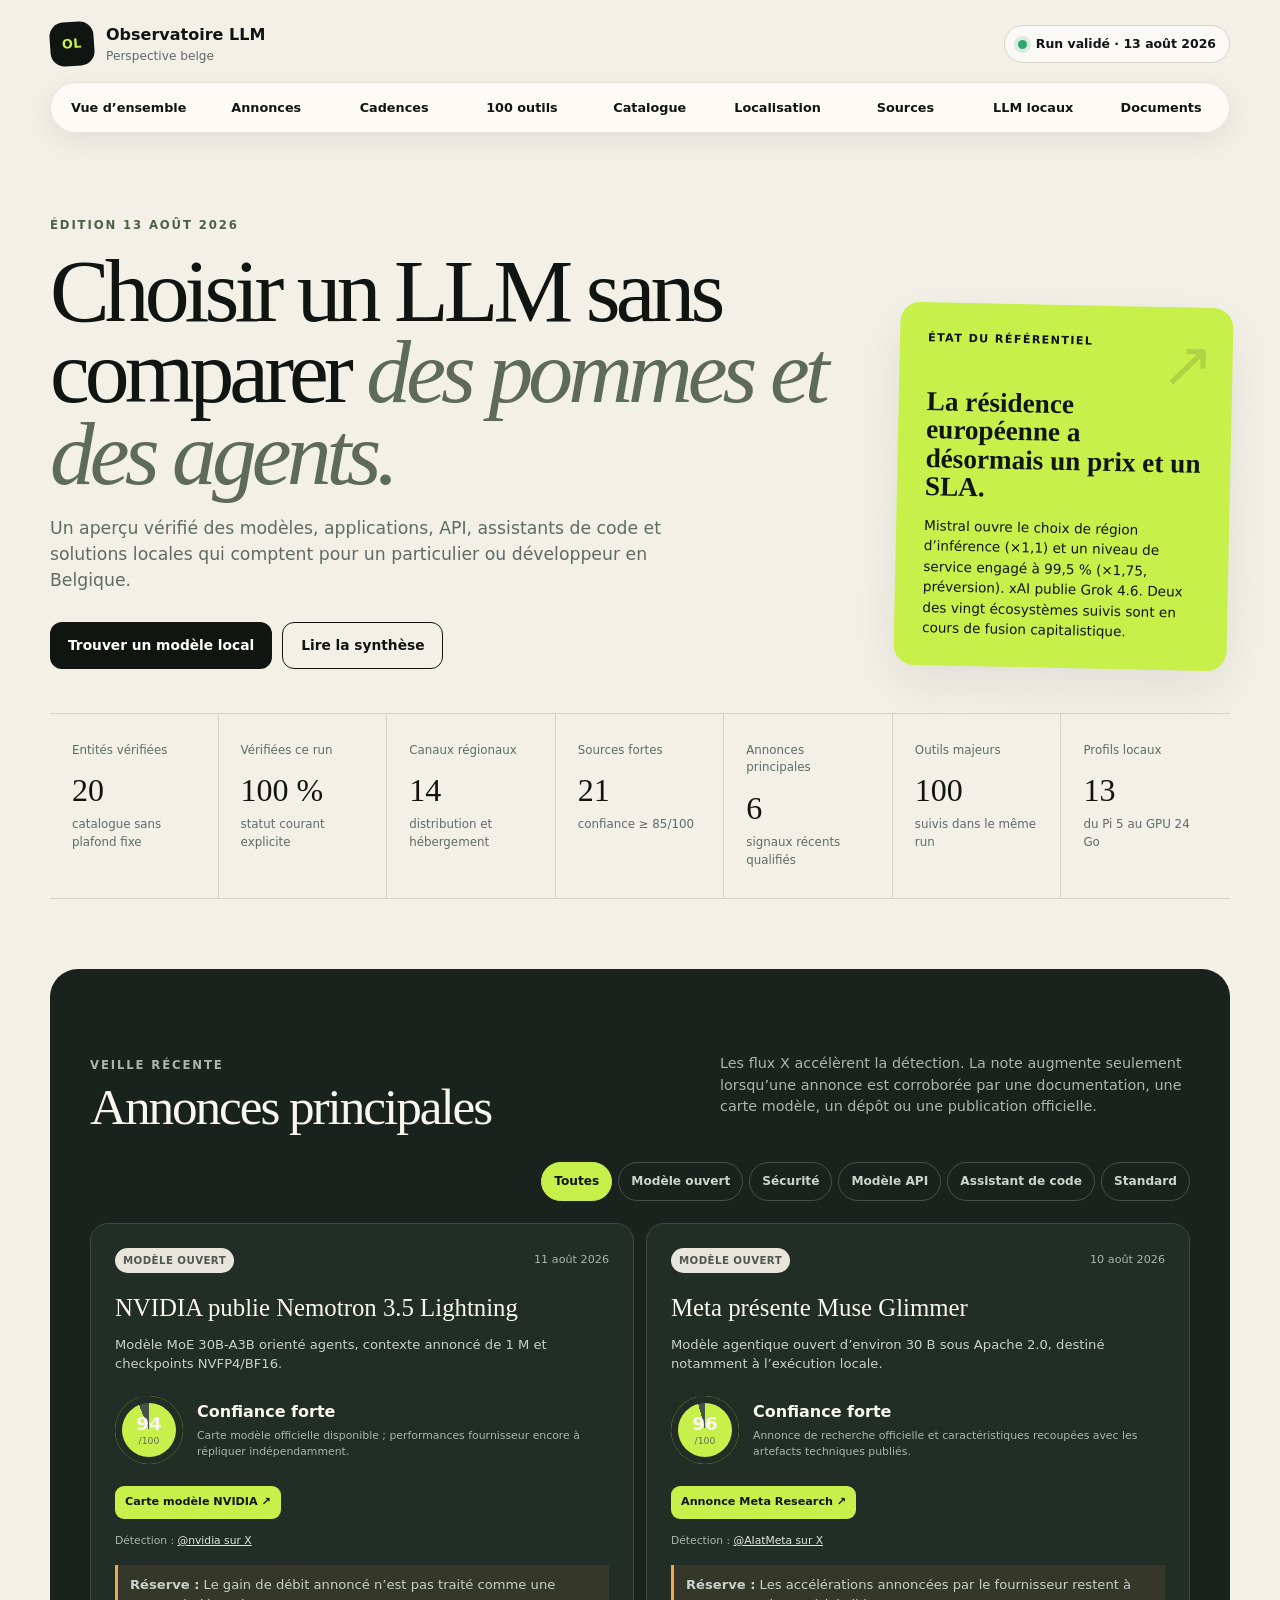
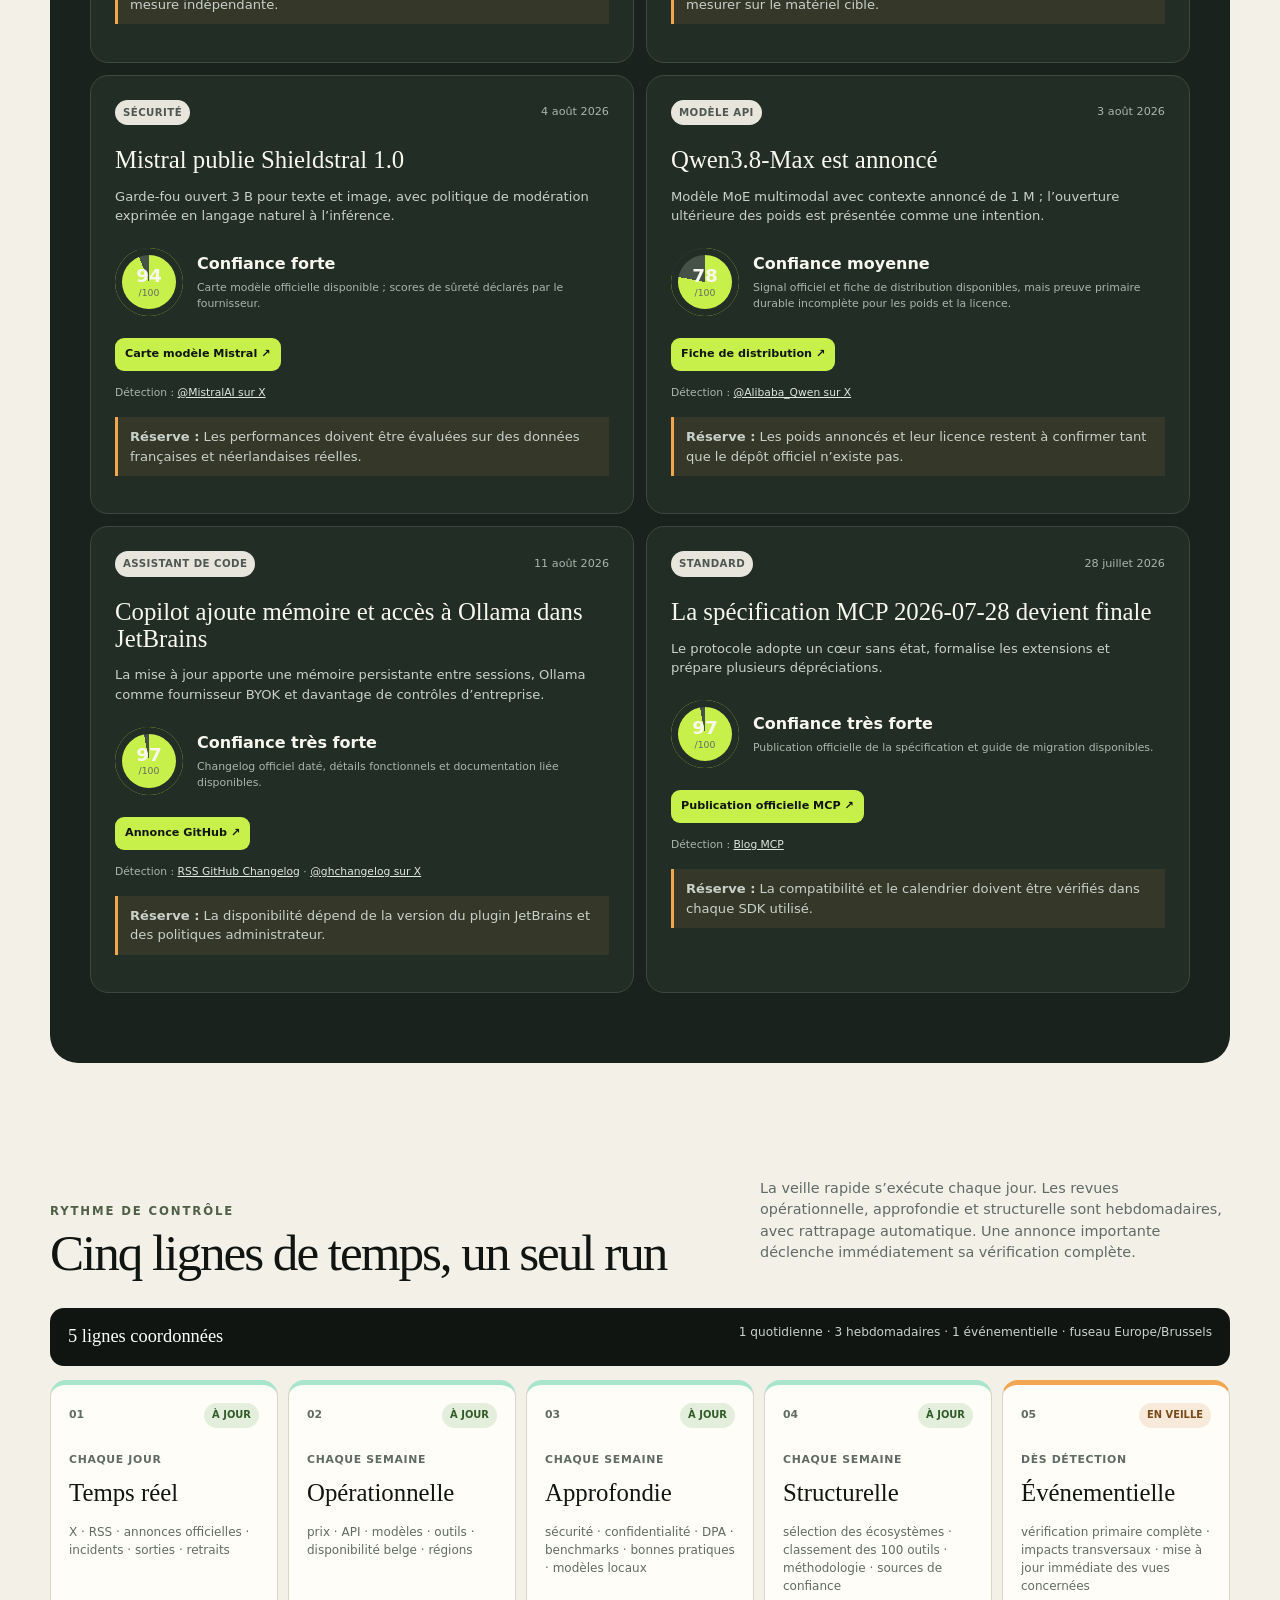
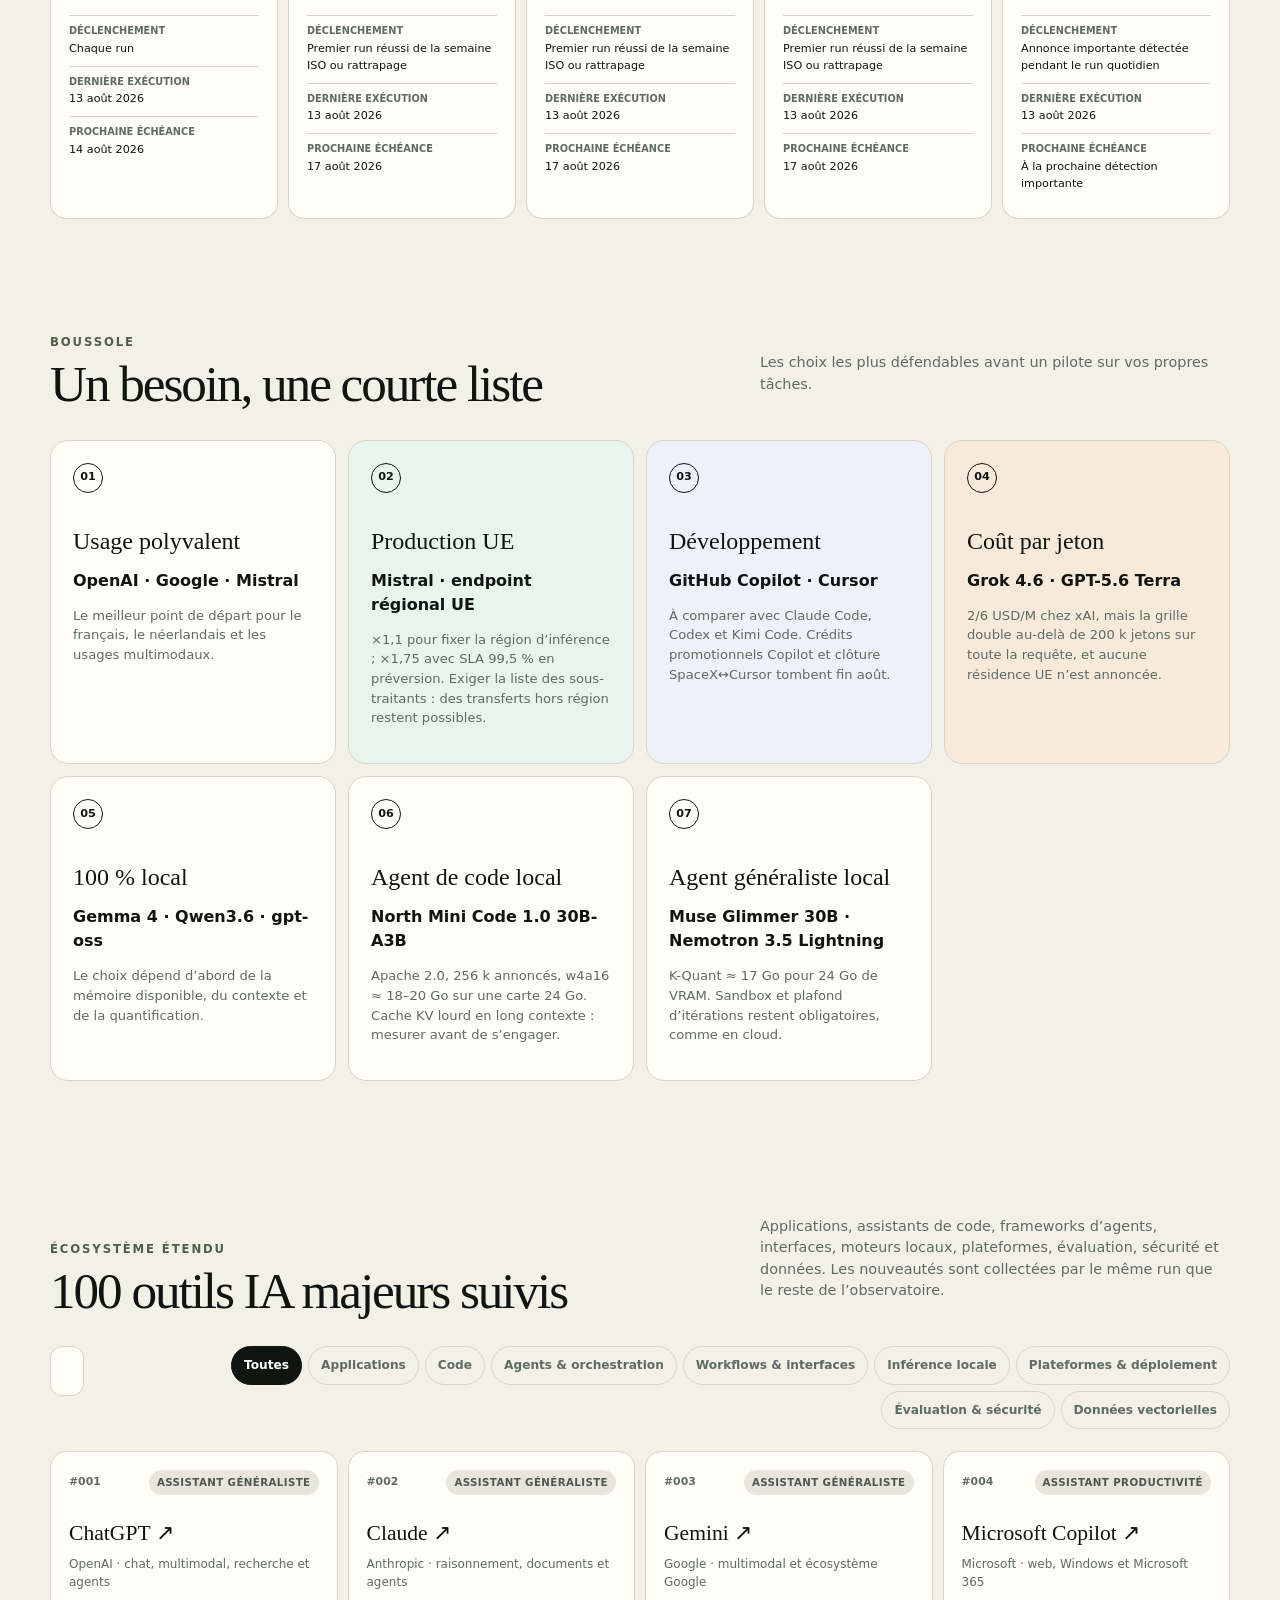
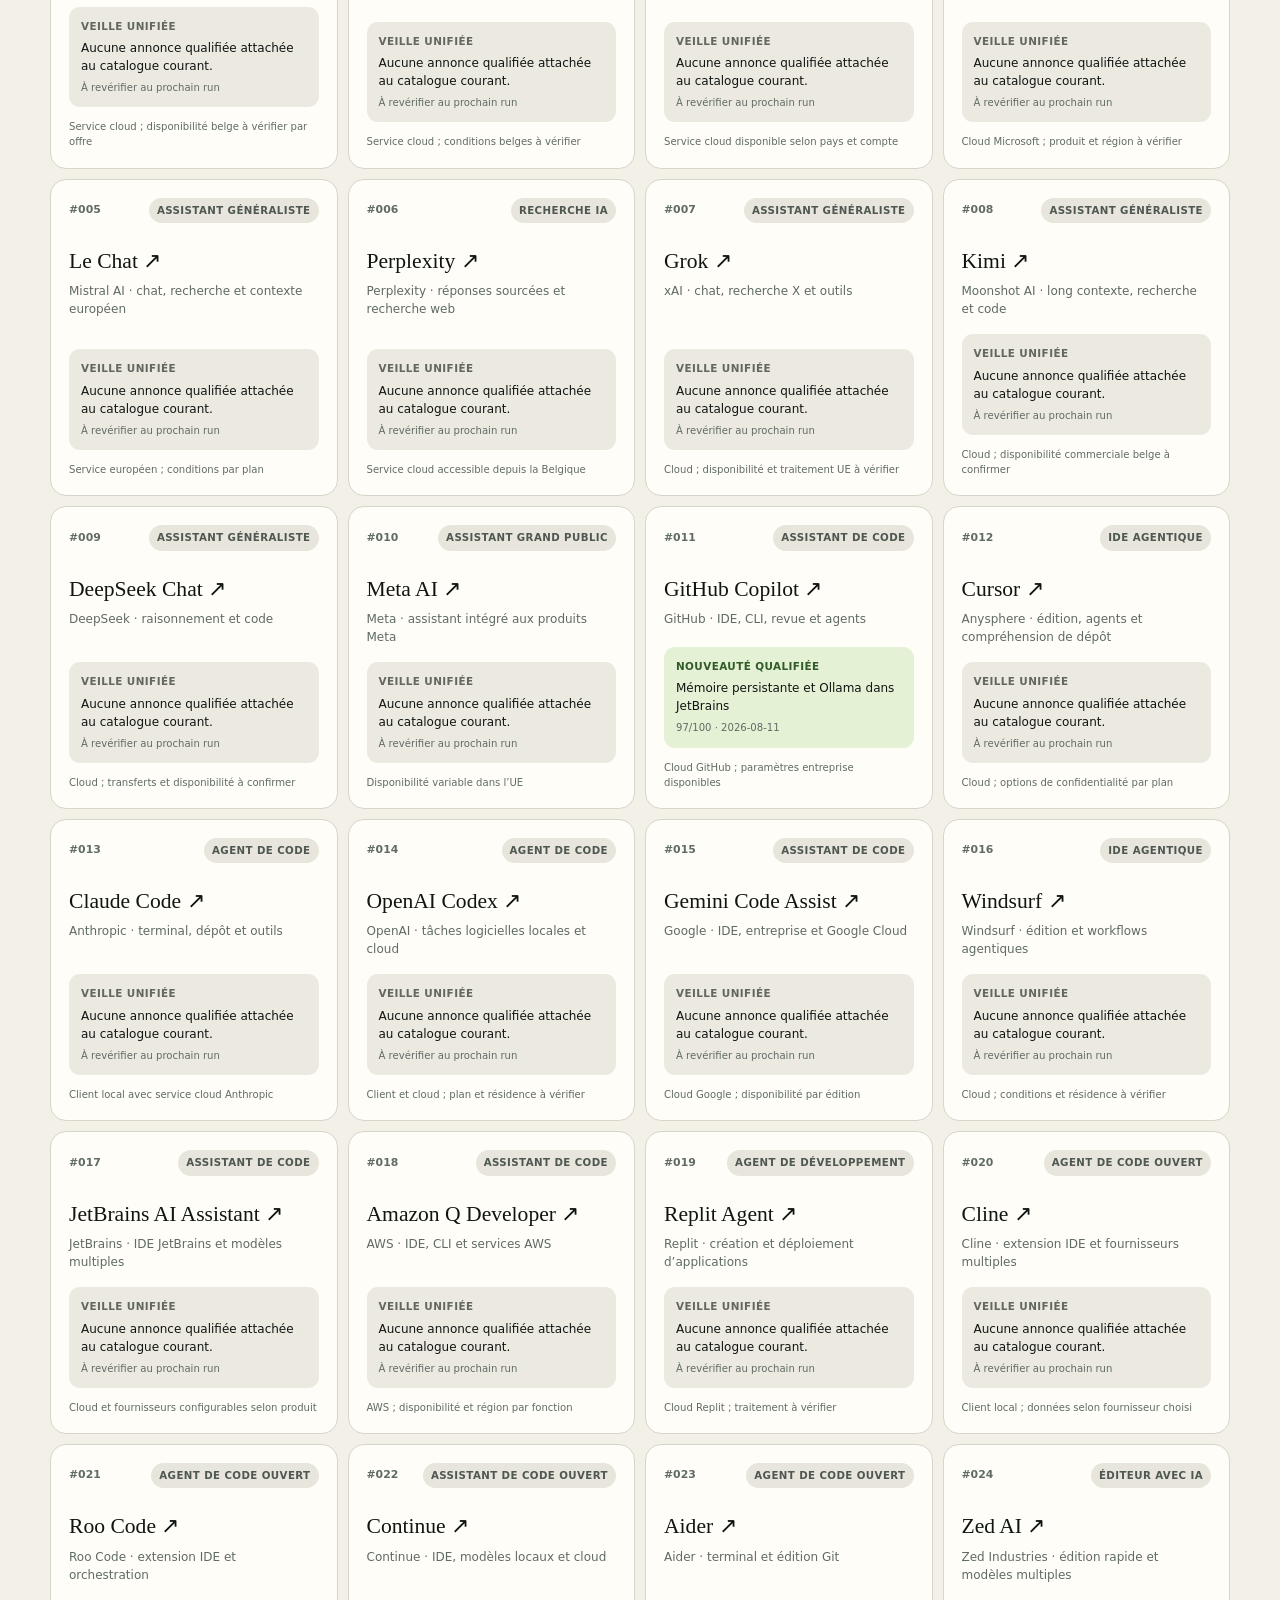
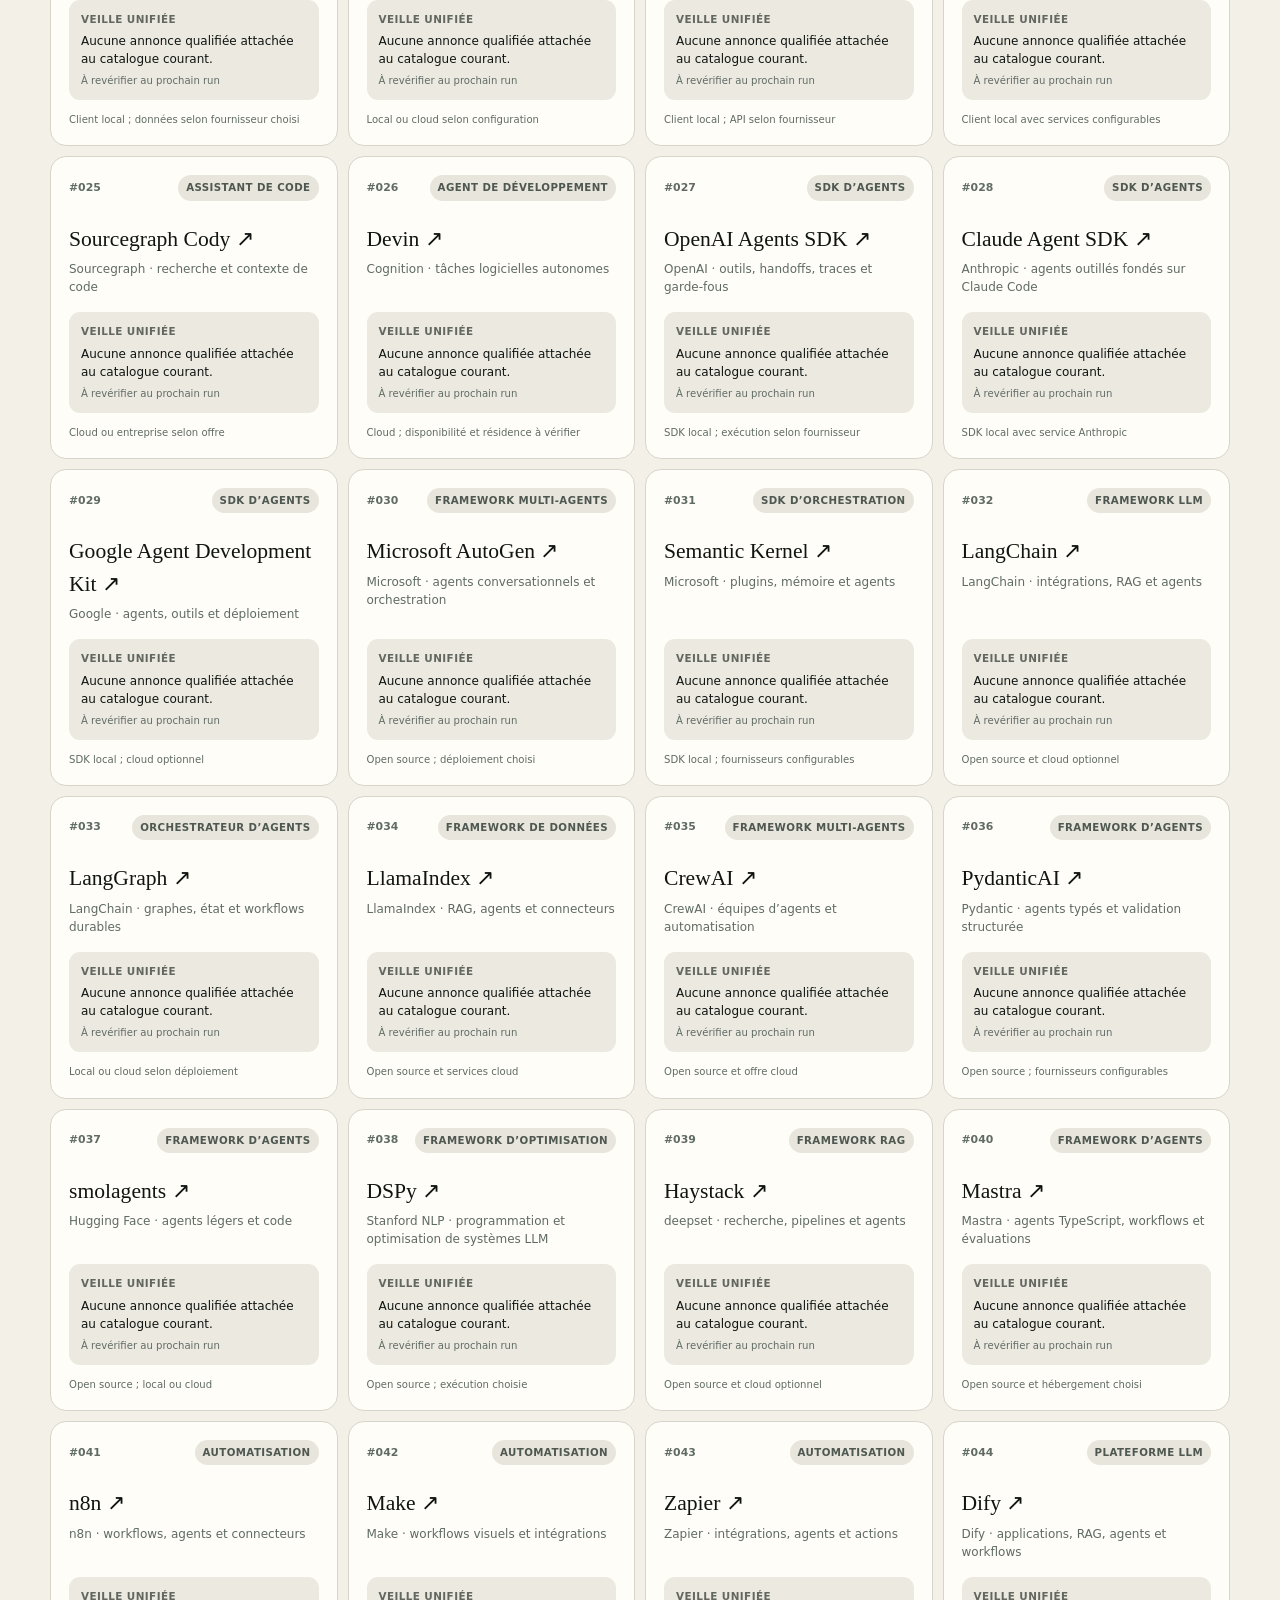
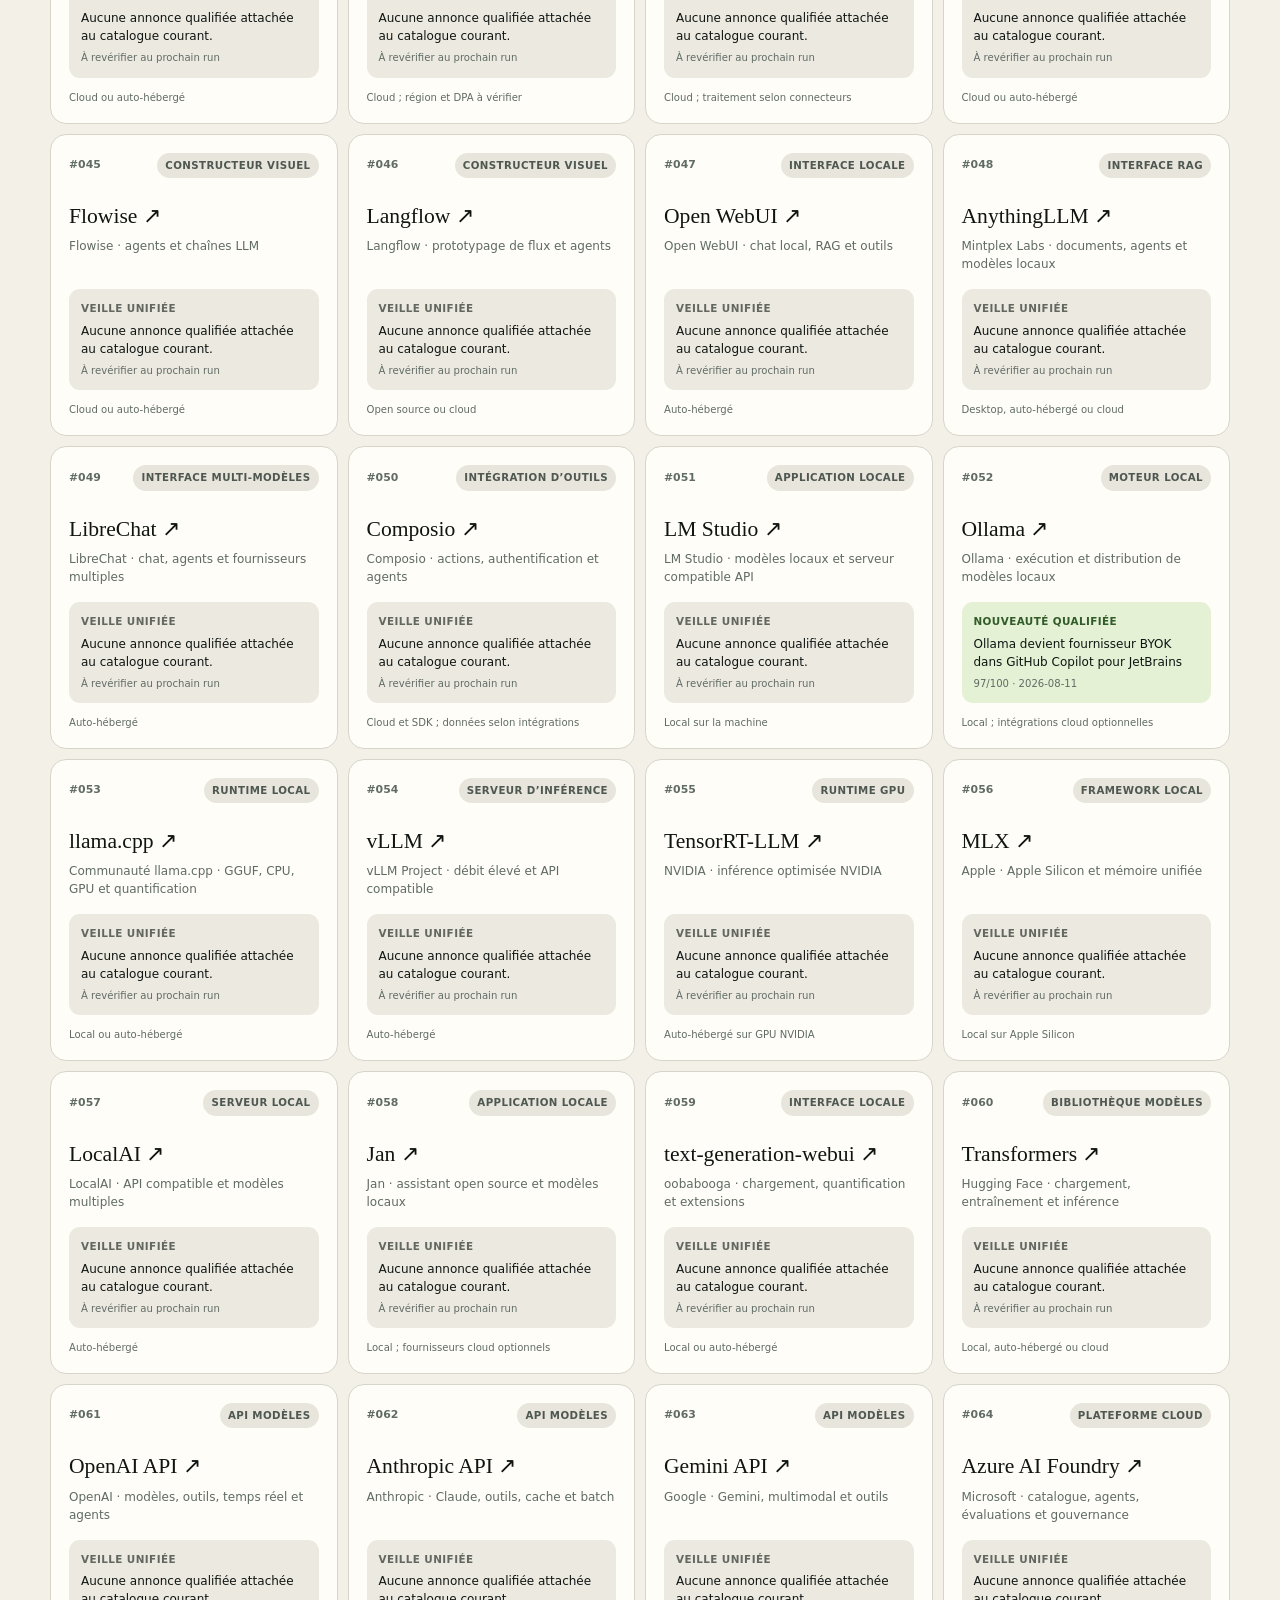
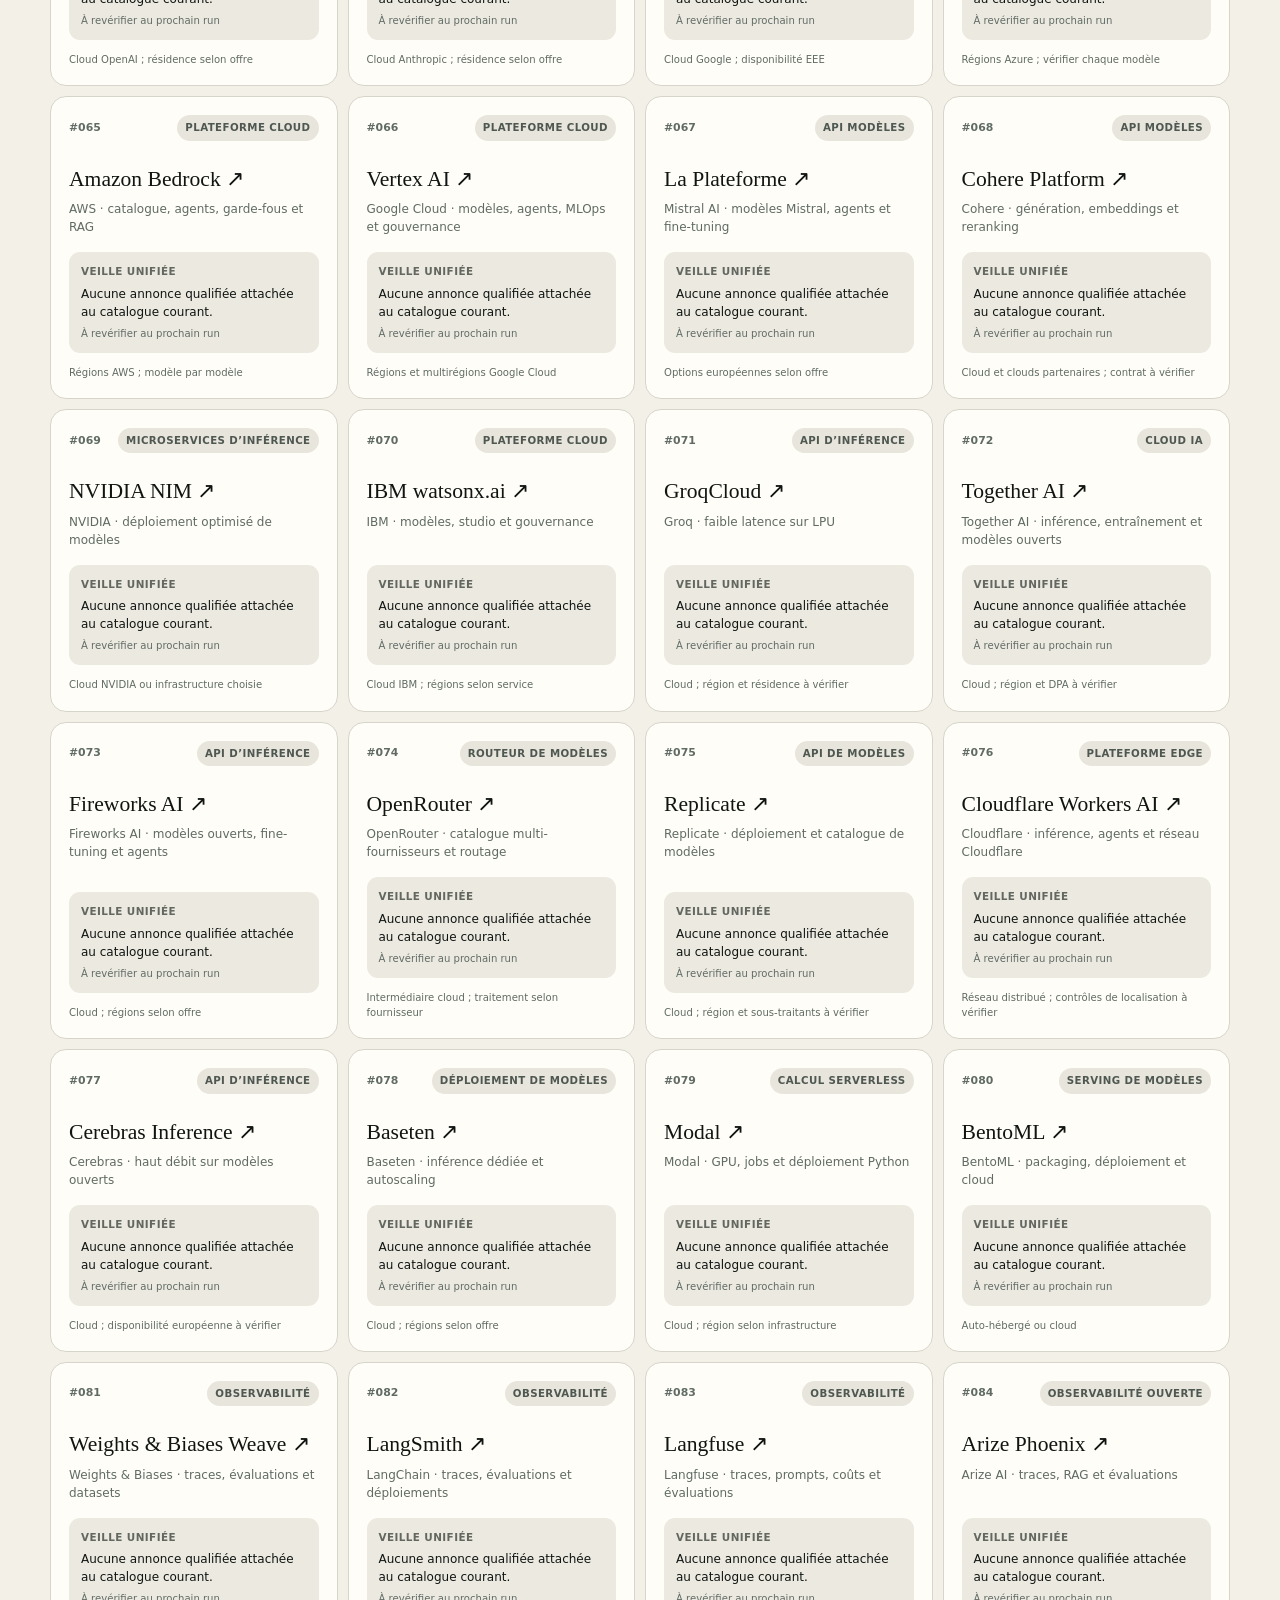
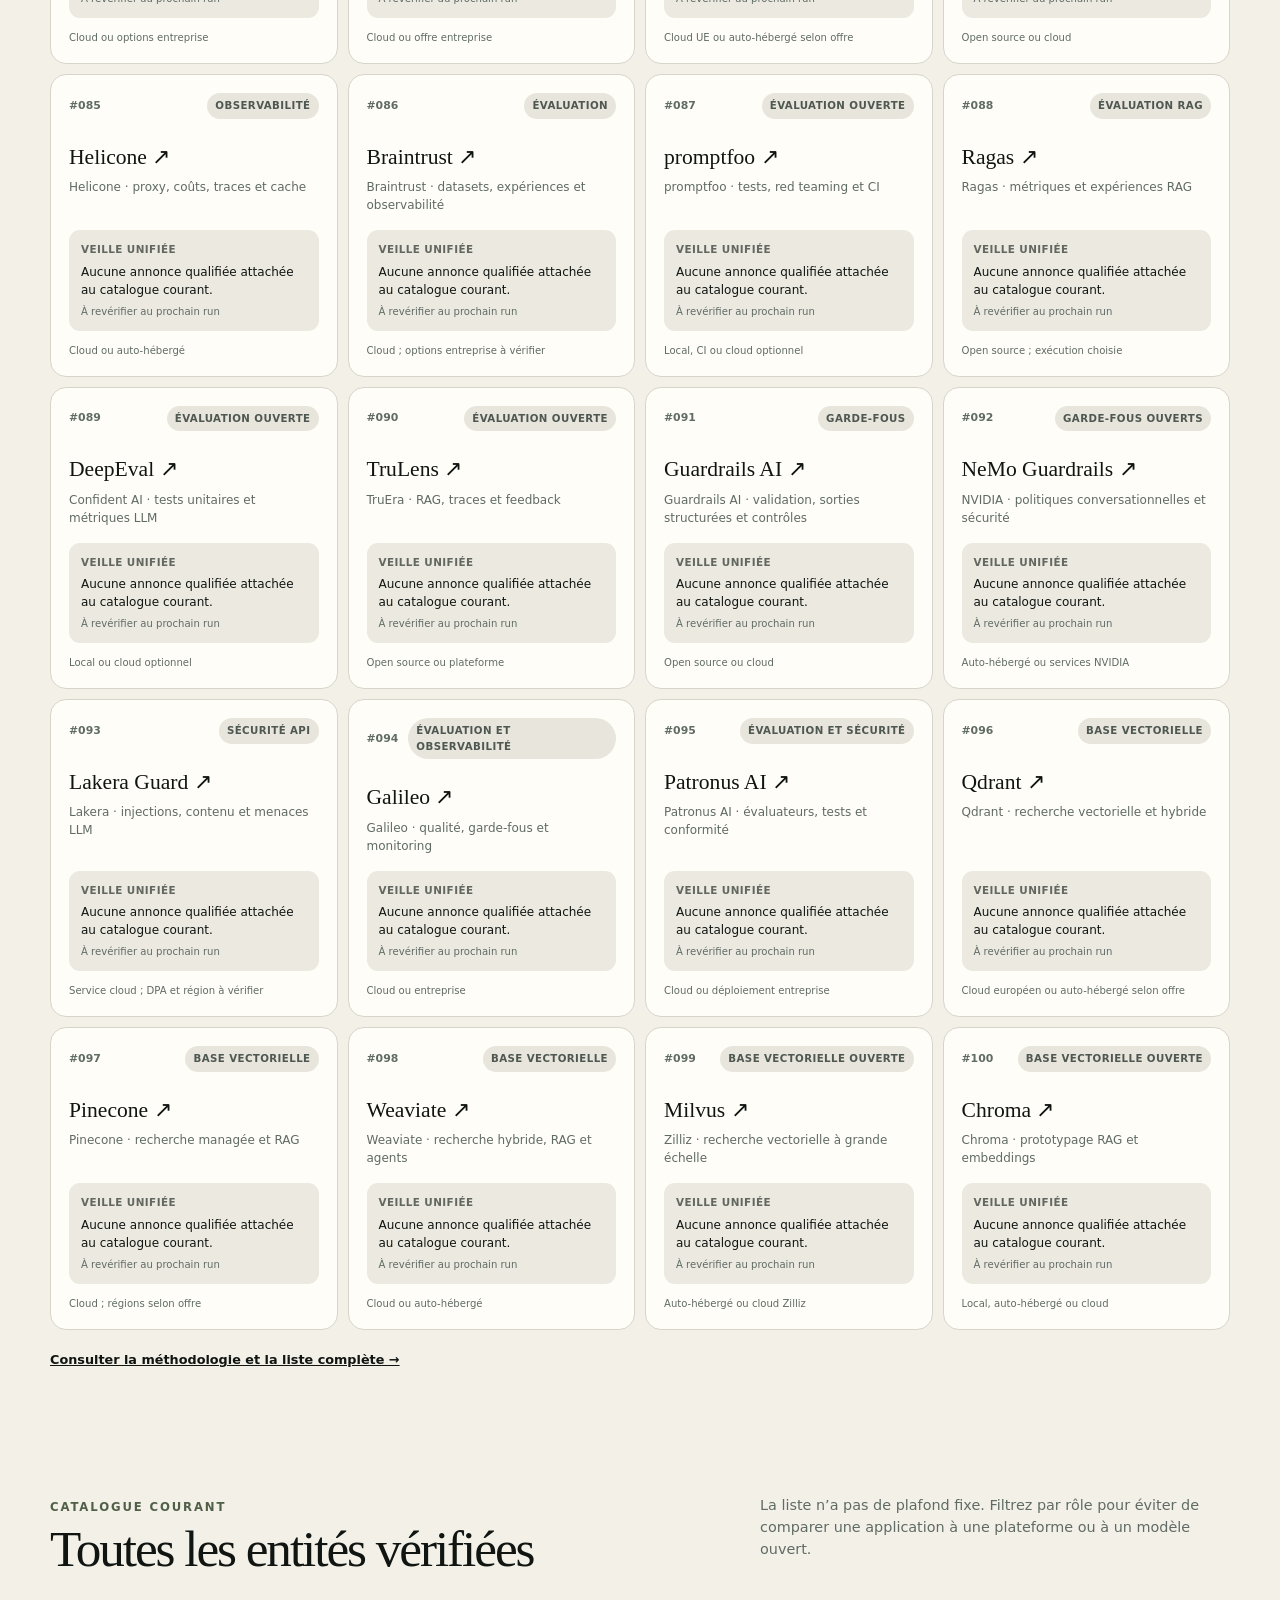
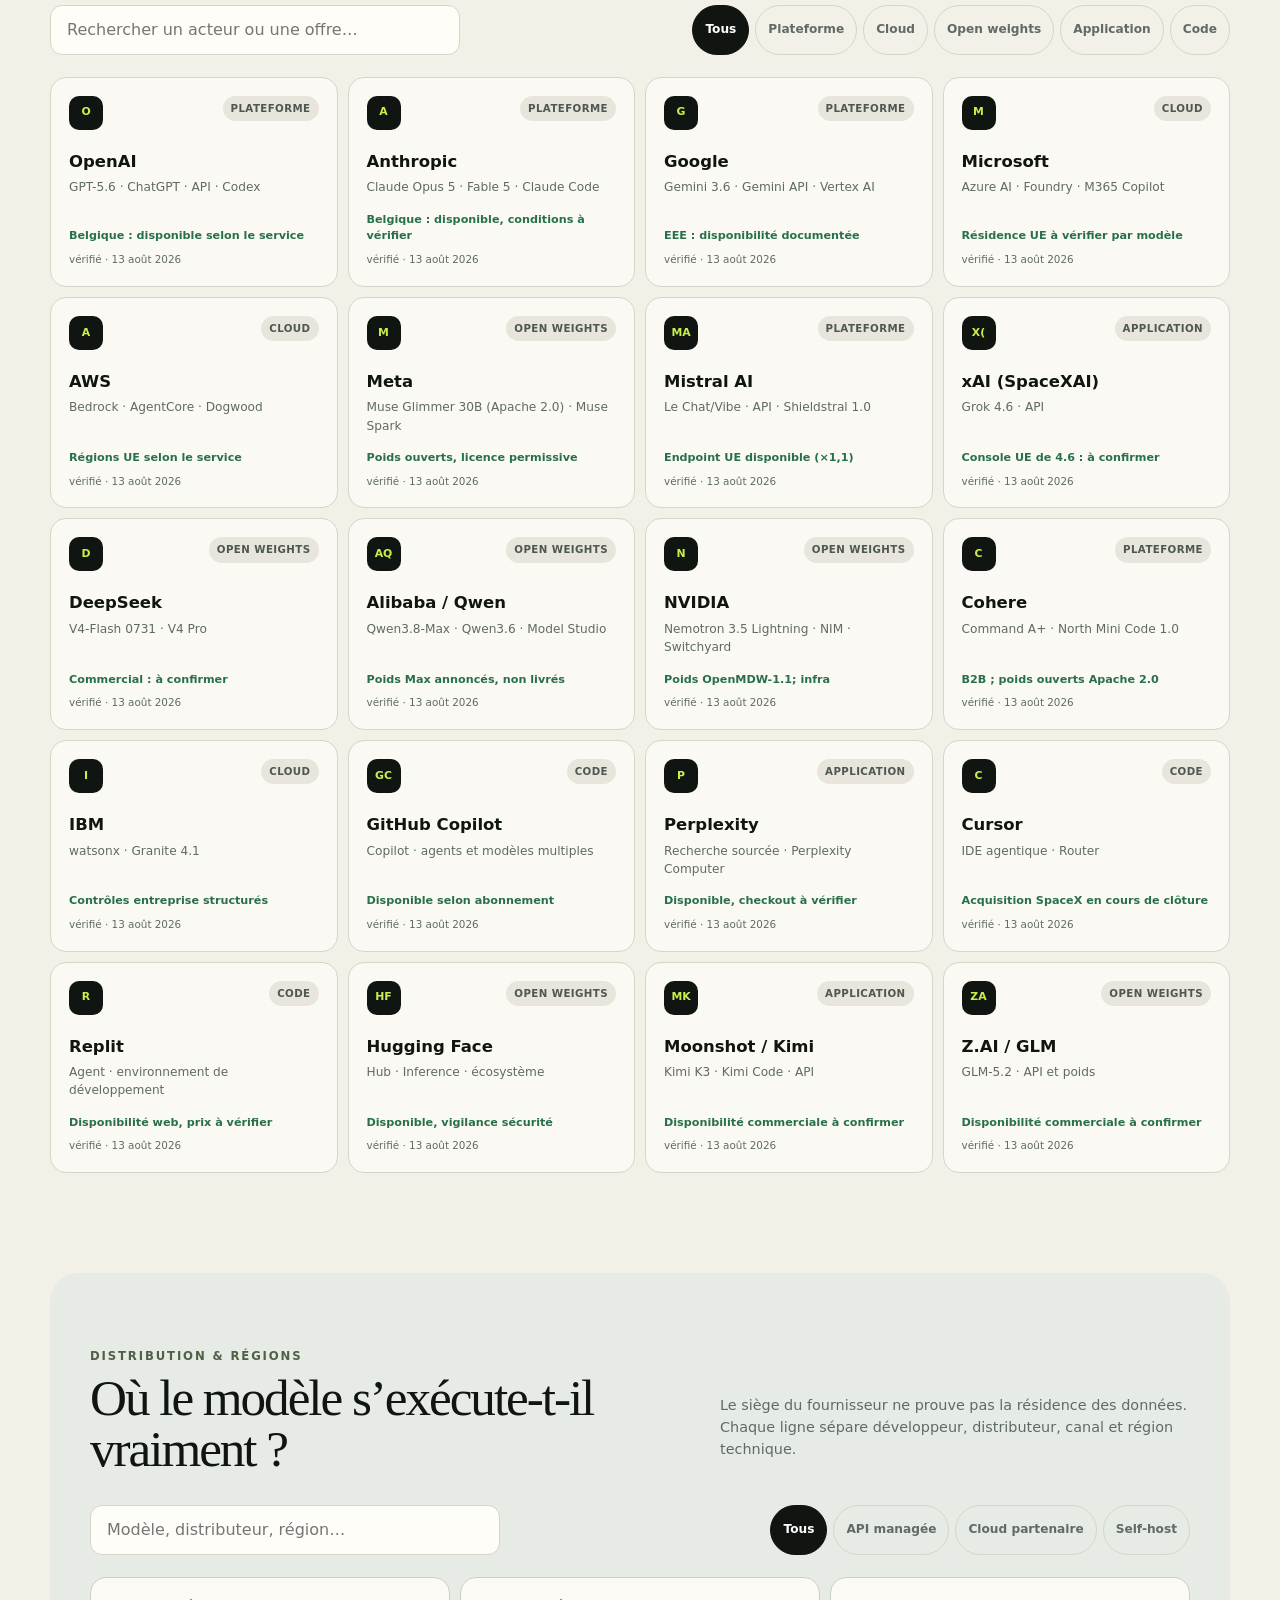
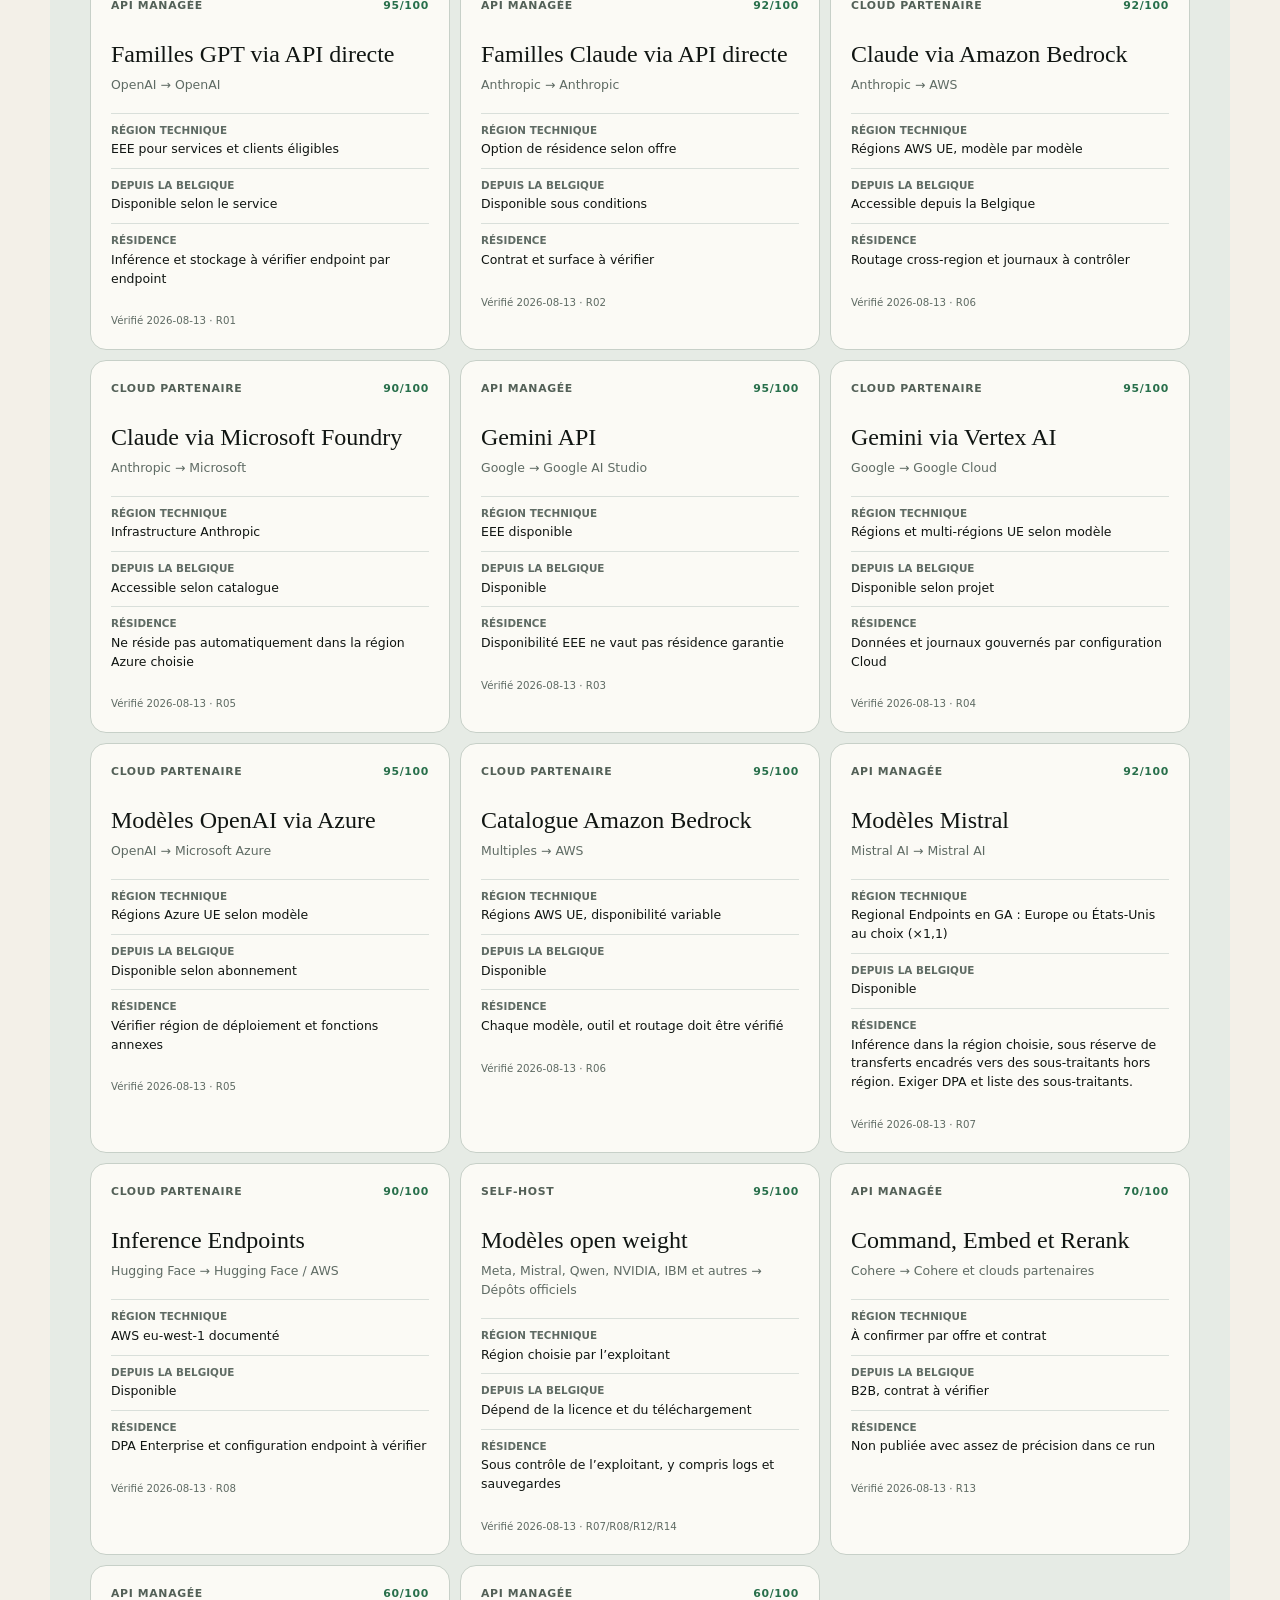
==== commit a664189b: "Organize observatory research cadences" ====
--- a/ObservationLLM/dashboard/index.html
+++ b/ObservationLLM/dashboard/index.html
@@ -27,6 +27,7 @@
     <nav class="section-nav" aria-label="Sections du tableau de bord">
       <a href="#overview">Vue d’ensemble</a>
       <a href="#announcements">Annonces</a>
+      <a href="#cadence">Cadences</a>
       <a href="#tools">100 outils</a>
       <a href="#actors">Catalogue</a>
       <a href="#hosting">Localisation</a>
@@ -75,6 +76,15 @@
         </div>
         <div class="announcement-grid" id="announcement-grid" aria-live="polite"></div>
         <p class="empty-state" id="announcement-empty" hidden>Aucune annonce ne correspond à ce filtre.</p>
+      </section>
+
+      <section class="cadence-section" id="cadence">
+        <div class="section-heading">
+          <div><span class="eyebrow">RYTHME DE CONTRÔLE</span><h2>Cinq lignes de temps, un seul run</h2></div>
+          <p>La veille rapide s’exécute chaque jour. Les revues opérationnelle, approfondie et structurelle sont hebdomadaires, avec rattrapage automatique. Une annonce importante déclenche immédiatement sa vérification complète.</p>
+        </div>
+        <div class="cadence-summary" id="cadence-summary" aria-live="polite"></div>
+        <div class="cadence-grid" id="cadence-grid"></div>
       </section>
 
       <section class="decision-section">
--- a/ObservationLLM/dashboard/styles.css
+++ b/ObservationLLM/dashboard/styles.css
@@ -68,7 +68,7 @@
 .metrics span, .metrics small { display: block; color: var(--muted); font-size: .74rem; }
 .metrics strong { display: block; margin: 7px 0 2px; font-family: Georgia, serif; font-size: 2rem; font-weight: 500; }
 
-.decision-section, .announcements-section, .tools-section, .actors-section, .hosting-section, .sources-section, .documents-section { padding: 90px 0 20px; }
+.decision-section, .cadence-section, .announcements-section, .tools-section, .actors-section, .hosting-section, .sources-section, .documents-section { padding: 90px 0 20px; }
 .section-heading { display: flex; align-items: end; justify-content: space-between; gap: 30px; margin-bottom: 30px; }
 .section-heading h2 { margin: 5px 0 0; font-family: Georgia, serif; font-size: clamp(2rem, 4vw, 3.6rem); font-weight: 500; letter-spacing: -.04em; line-height: 1; }
 .section-heading > p { max-width: 470px; color: var(--muted); font-size: .9rem; }
@@ -81,6 +81,27 @@
 .decision-card h3 { margin: 30px 0 10px; font-family: Georgia, serif; font-size: 1.5rem; font-weight: 500; }
 .decision-card strong { display: block; margin-bottom: 8px; }
 .decision-card p { color: var(--muted); font-size: .82rem; }
+
+.cadence-section { padding-top: 100px; }
+.cadence-summary { display: flex; justify-content: space-between; gap: 18px; margin-bottom: 14px; padding: 15px 18px; border-radius: 14px; background: var(--ink); color: white; }
+.cadence-summary strong { font-family: Georgia, serif; font-size: 1.15rem; font-weight: 500; }
+.cadence-summary span { color: #cbd2cd; font-size: .76rem; text-align: right; }
+.cadence-grid { display: grid; grid-template-columns: repeat(5, 1fr); gap: 10px; }
+.cadence-card { position: relative; min-height: 330px; padding: 18px; border: 1px solid var(--line); border-top: 5px solid var(--mint); border-radius: 16px; background: var(--panel); }
+.cadence-card.armed { border-top-color: var(--orange); }
+.cadence-card.due, .cadence-card.overdue, .cadence-card.failed { border-top-color: #d85f4b; }
+.cadence-card.running { border-top-color: var(--blue); }
+.cadence-card-top { display: flex; justify-content: space-between; gap: 10px; align-items: center; }
+.cadence-number { color: var(--muted); font-size: .68rem; font-weight: 900; }
+.cadence-status { padding: 5px 8px; border-radius: 999px; background: #e3efdc; color: #315b28; font-size: .62rem; font-weight: 900; text-transform: uppercase; }
+.cadence-card.armed .cadence-status { background: #f8eadb; color: #7a4b18; }
+.cadence-frequency { display: block; margin-top: 24px; color: var(--muted); font-size: .68rem; font-weight: 900; letter-spacing: .06em; text-transform: uppercase; }
+.cadence-card h3 { margin: 6px 0 10px; font-family: Georgia, serif; font-size: 1.55rem; font-weight: 500; }
+.cadence-card > p { min-height: 72px; color: var(--muted); font-size: .75rem; }
+.cadence-card dl { margin: 20px 0 0; }
+.cadence-card dl div { padding: 8px 0; border-top: 1px solid var(--line); }
+.cadence-card dt { color: var(--muted); font-size: .61rem; font-weight: 850; text-transform: uppercase; }
+.cadence-card dd { margin: 2px 0 0; font-size: .7rem; }
 
 .announcements-section { margin-top: 70px; padding: 70px 40px; border-radius: 28px; background: #19221c; color: #f8f7ef; }
 .announcements-section .eyebrow, .announcements-section .section-heading > p { color: #aab6ad; }
@@ -198,7 +219,7 @@
 @media (max-width: 920px) {
   .hero-grid, .hardware-layout { grid-template-columns: 1fr; }
   .signal-card { transform: none; max-width: 520px; }
-  .metrics, .decision-grid, .actor-grid, .hosting-grid, .announcement-grid, .tool-grid { grid-template-columns: repeat(2, 1fr); }
+  .metrics, .decision-grid, .cadence-grid, .actor-grid, .hosting-grid, .announcement-grid, .tool-grid { grid-template-columns: repeat(2, 1fr); }
   .metrics article:nth-child(2) { border-right: 0; }
   .metrics article:nth-child(-n+2) { border-bottom: 1px solid var(--line); }
   .section-heading { align-items: start; flex-direction: column; }
@@ -211,7 +232,9 @@
   .run-chip { max-width: 150px; }
   .hero { padding-top: 55px; }
   h1 { font-size: clamp(2.8rem, 15vw, 4.5rem); }
-  .metrics, .decision-grid, .actor-grid, .hosting-grid, .source-grid, .announcement-grid, .tool-grid, .document-grid, .model-choice, .hardware-picker { grid-template-columns: 1fr; }
+  .metrics, .decision-grid, .cadence-grid, .actor-grid, .hosting-grid, .source-grid, .announcement-grid, .tool-grid, .document-grid, .model-choice, .hardware-picker { grid-template-columns: 1fr; }
+  .cadence-summary { align-items: flex-start; flex-direction: column; }
+  .cadence-summary span { text-align: left; }
   .metrics article { border-right: 0; border-bottom: 1px solid var(--line); }
   .toolbar, footer { flex-direction: column; }
   .filters { justify-content: flex-start; }
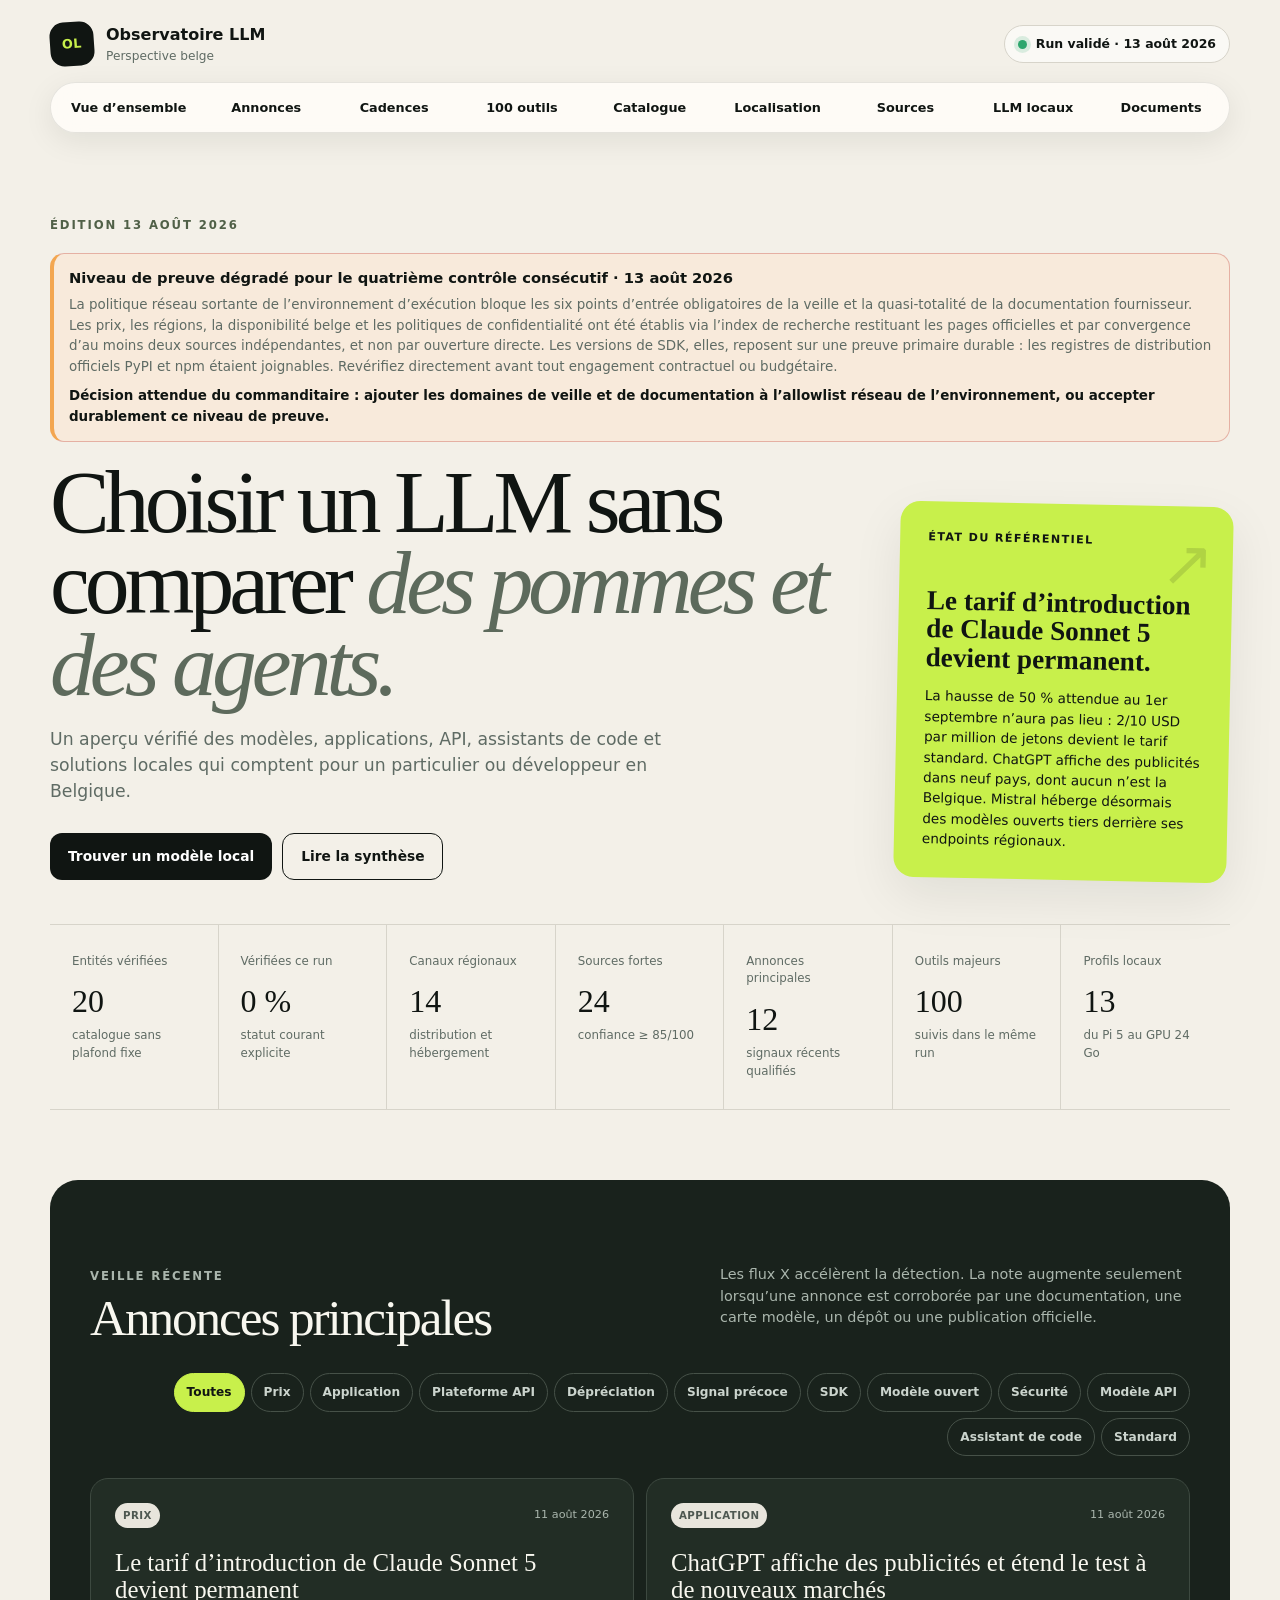
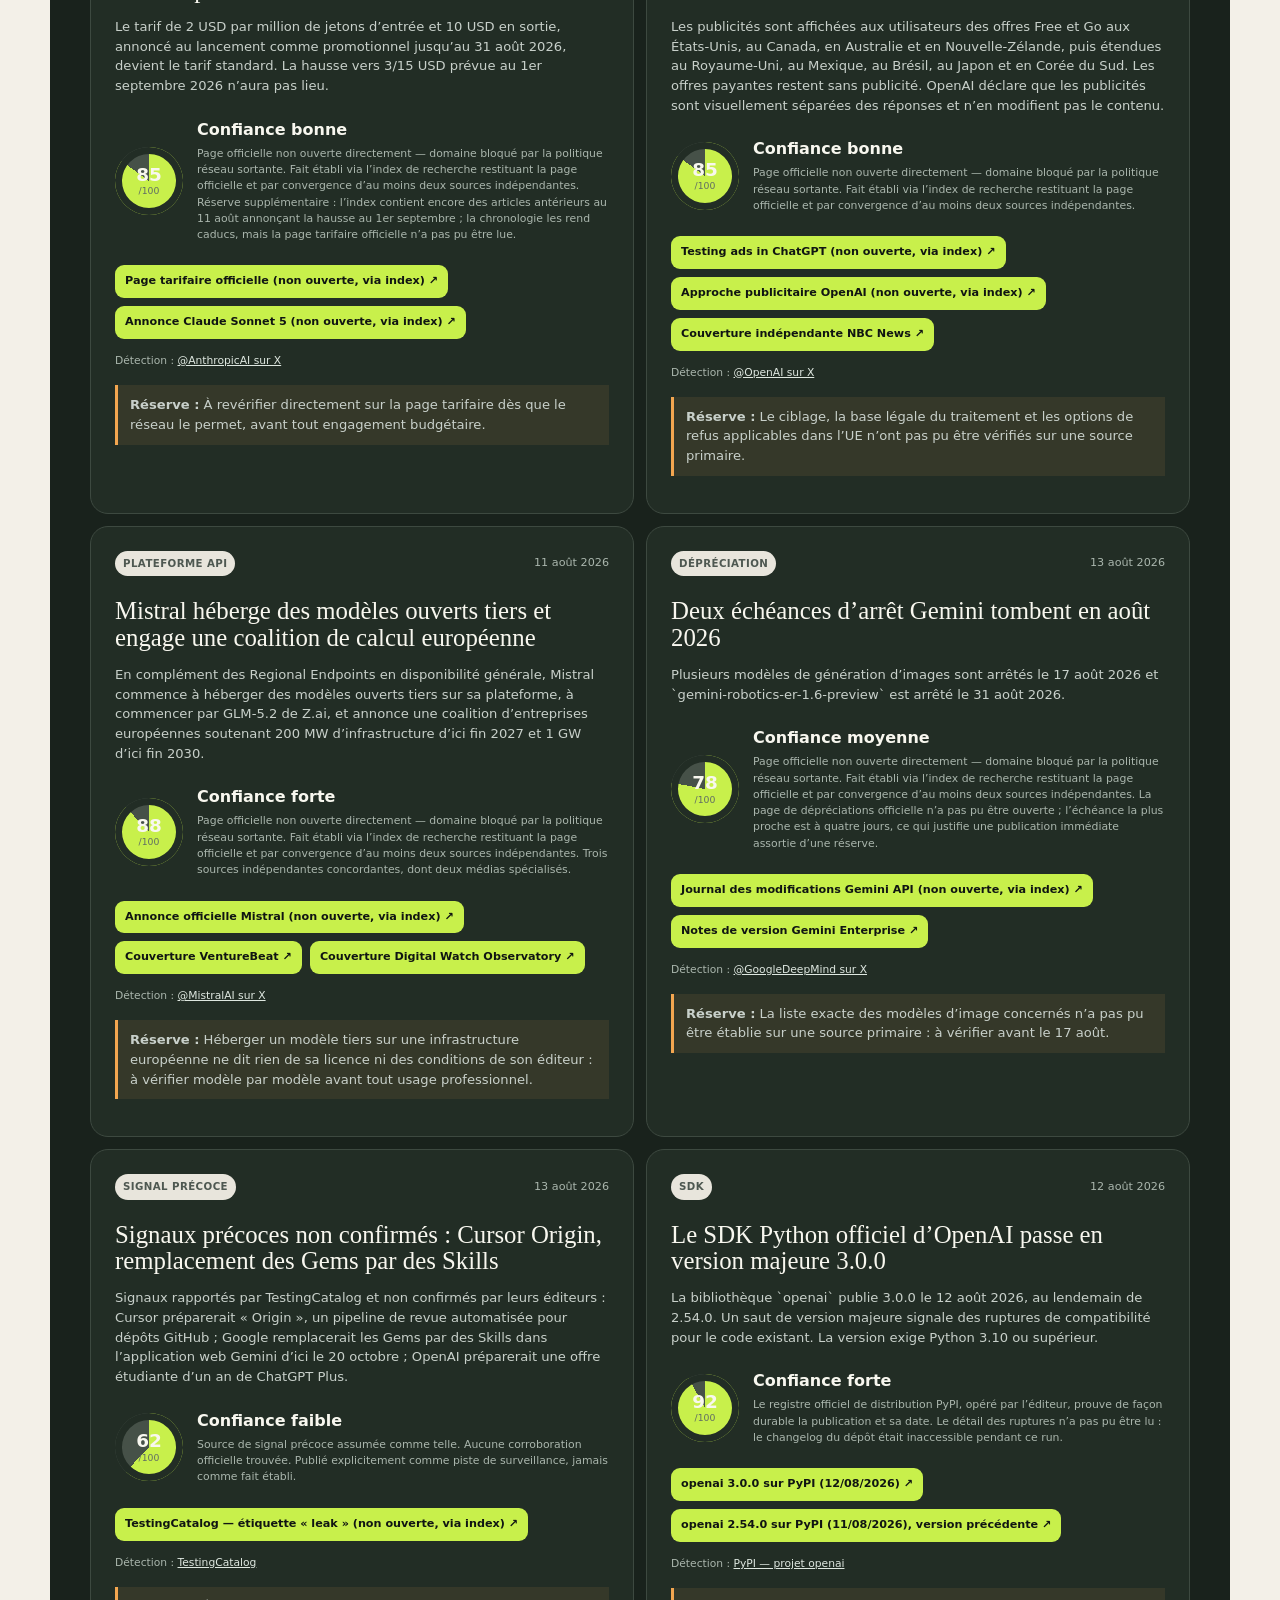
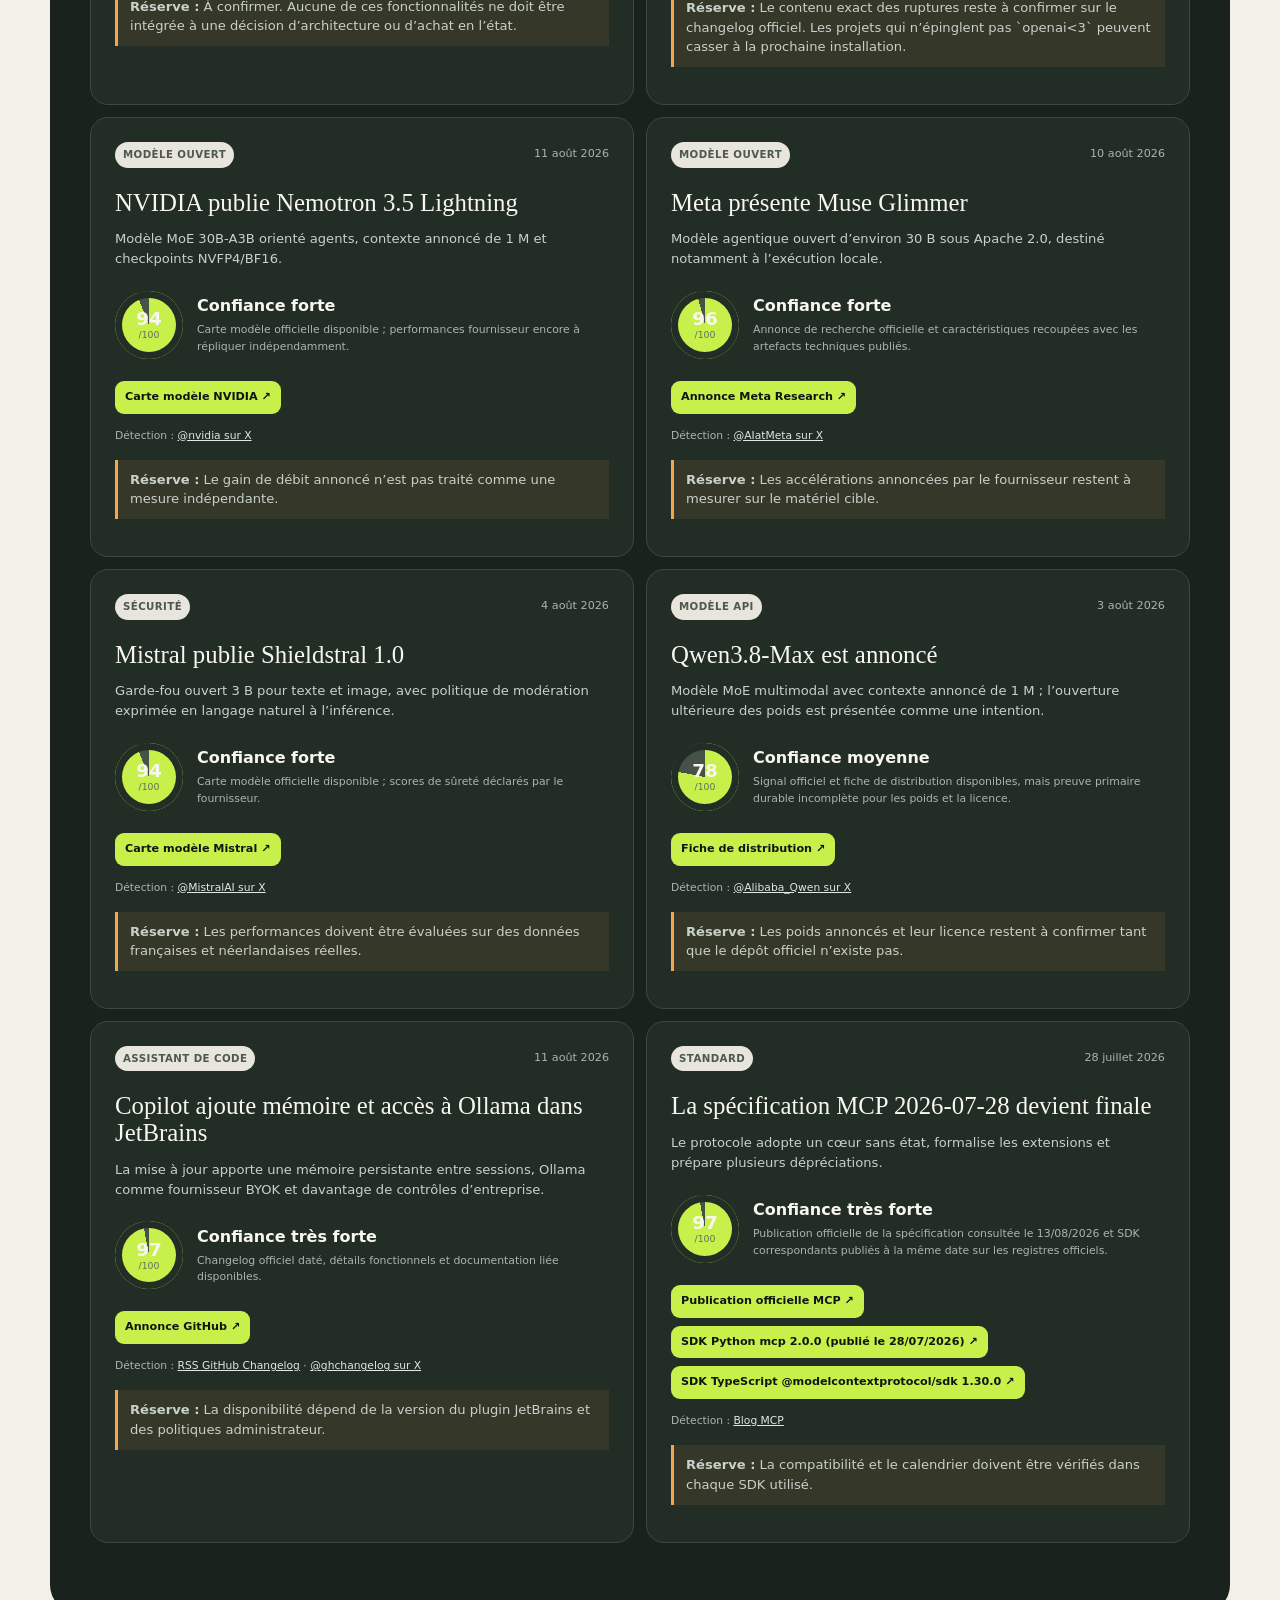
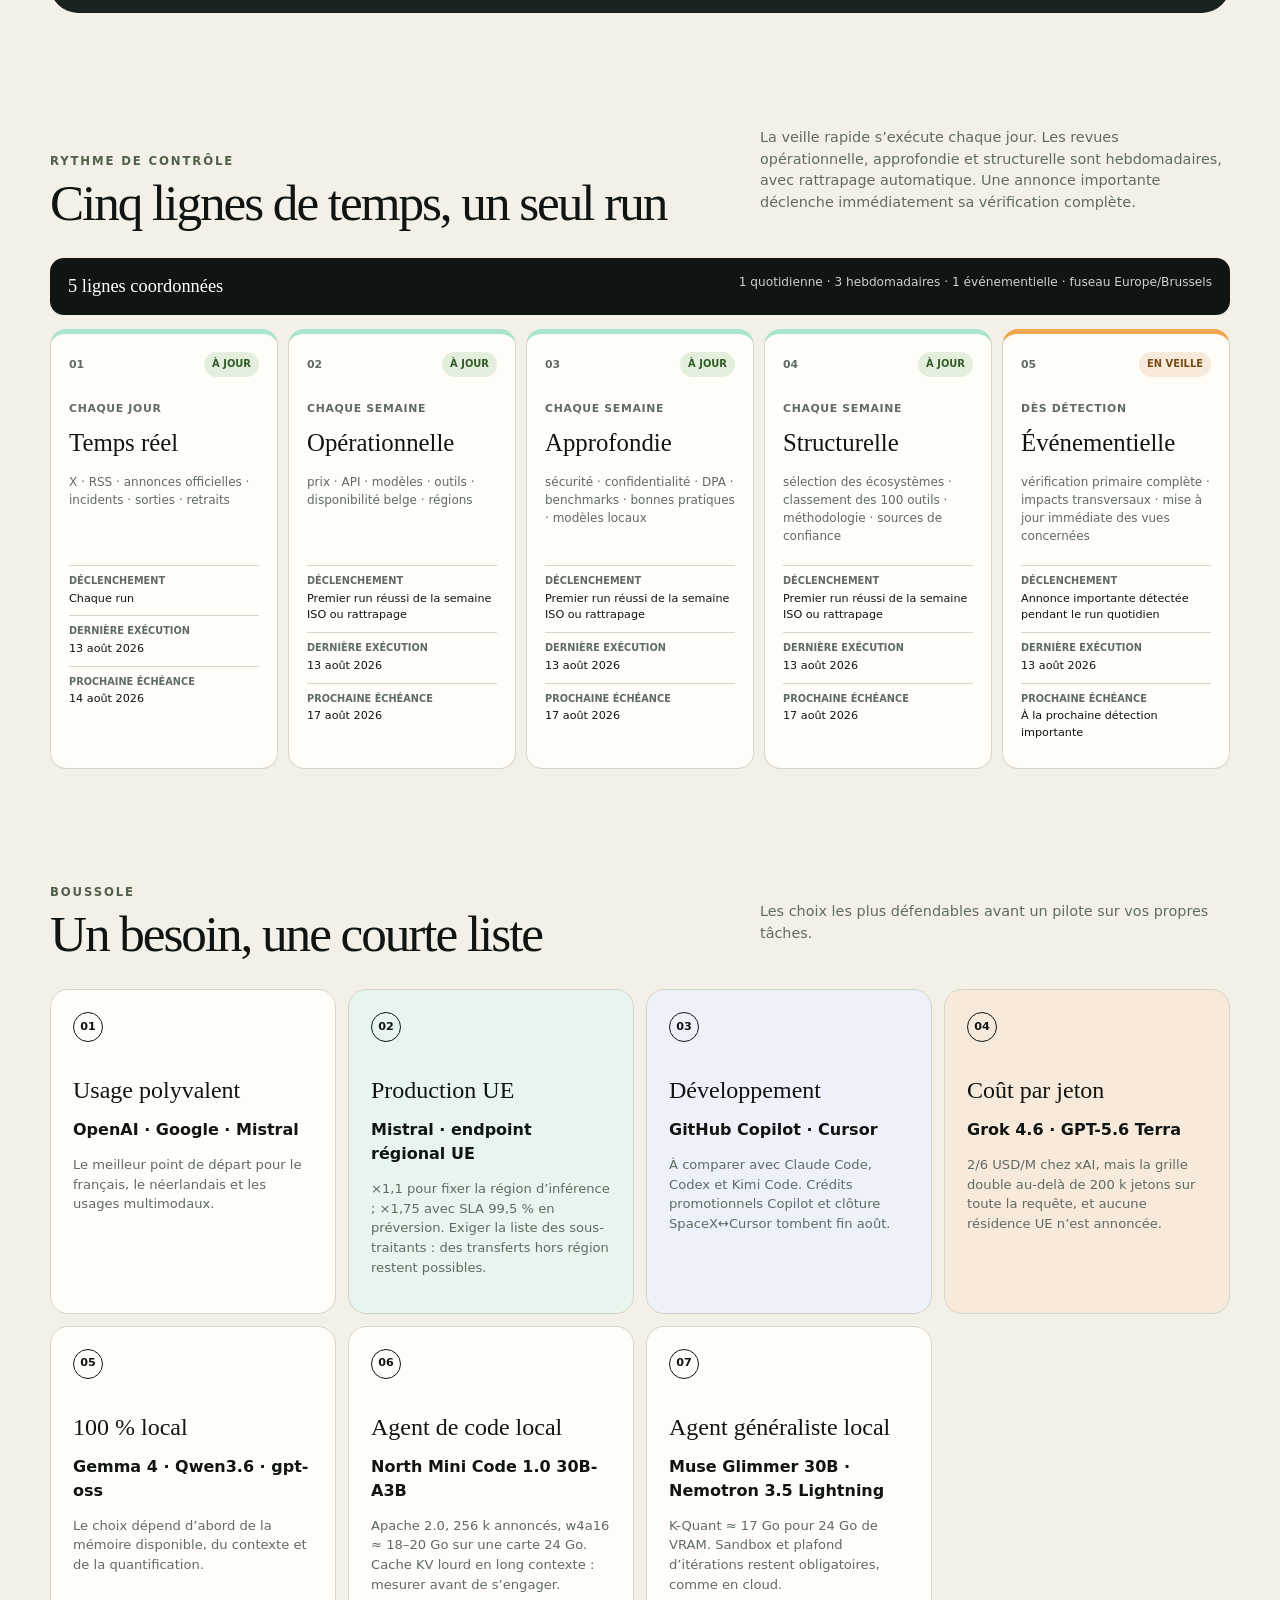
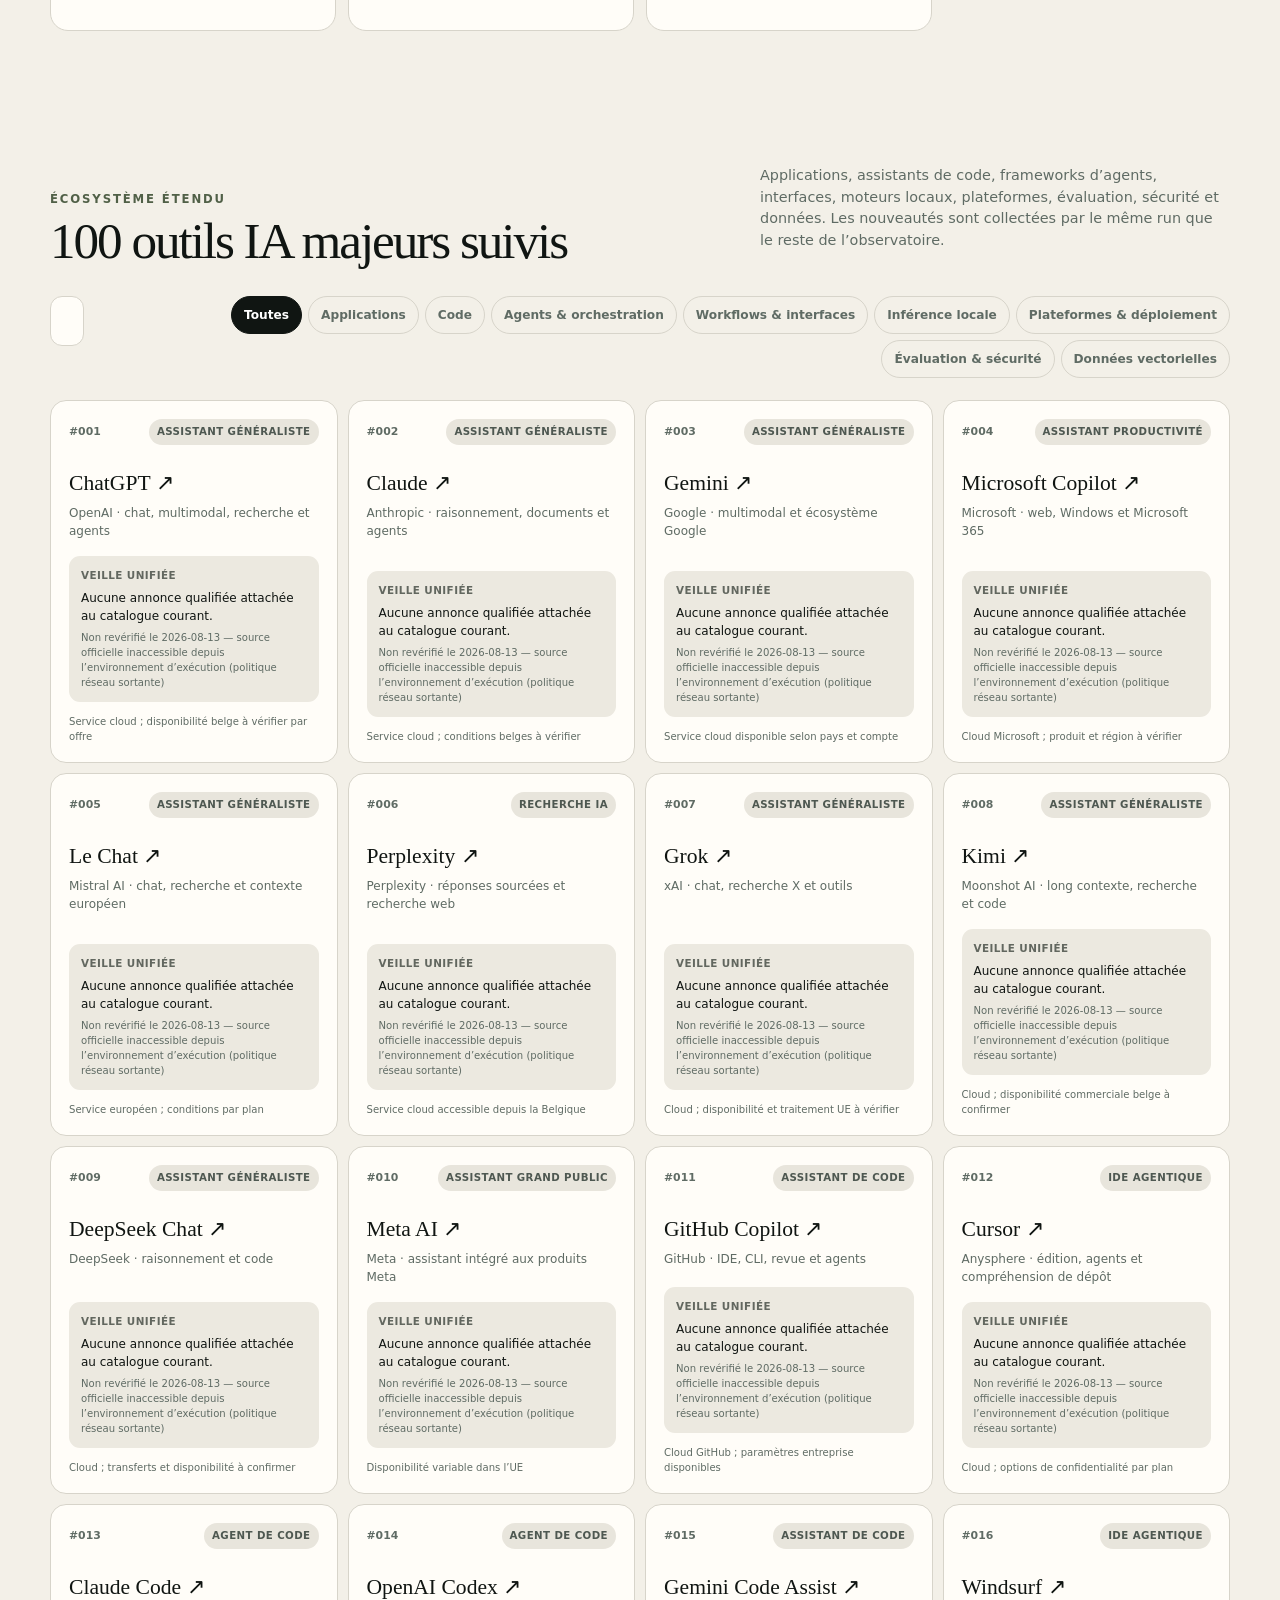
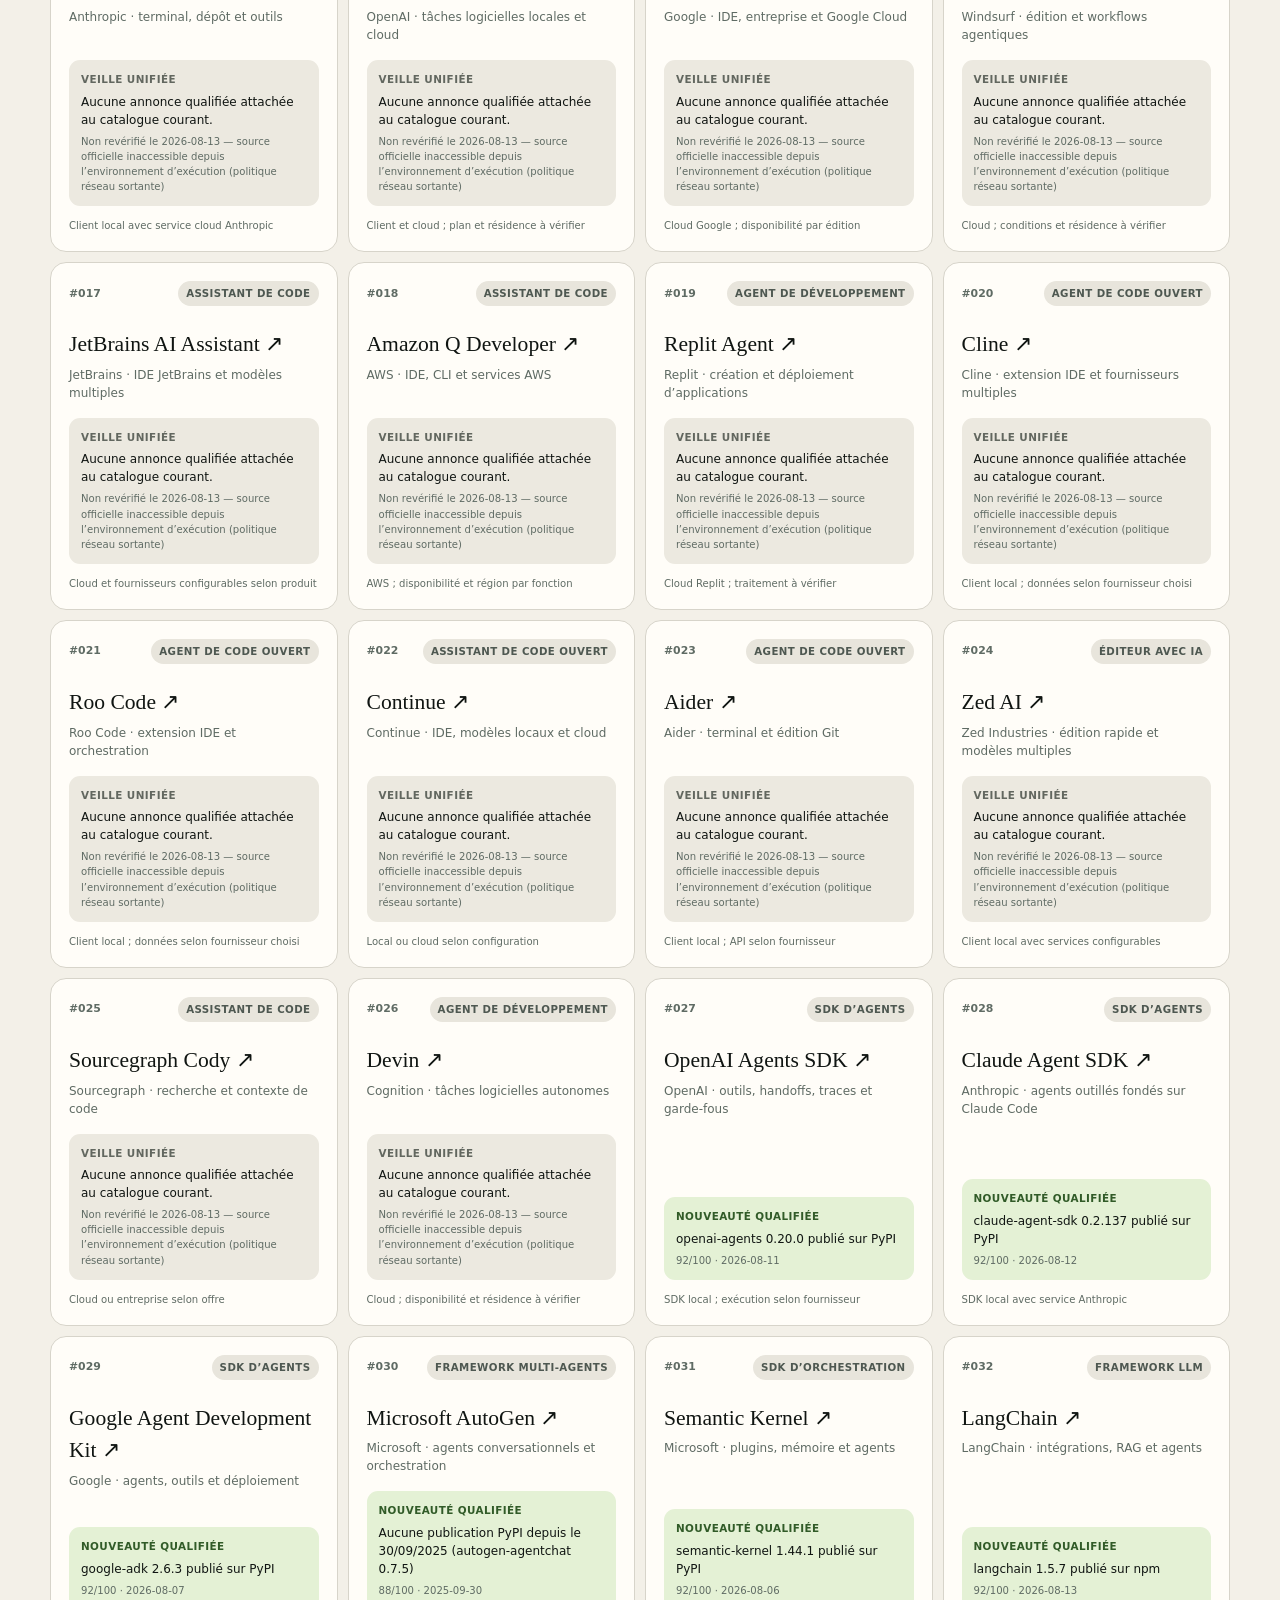
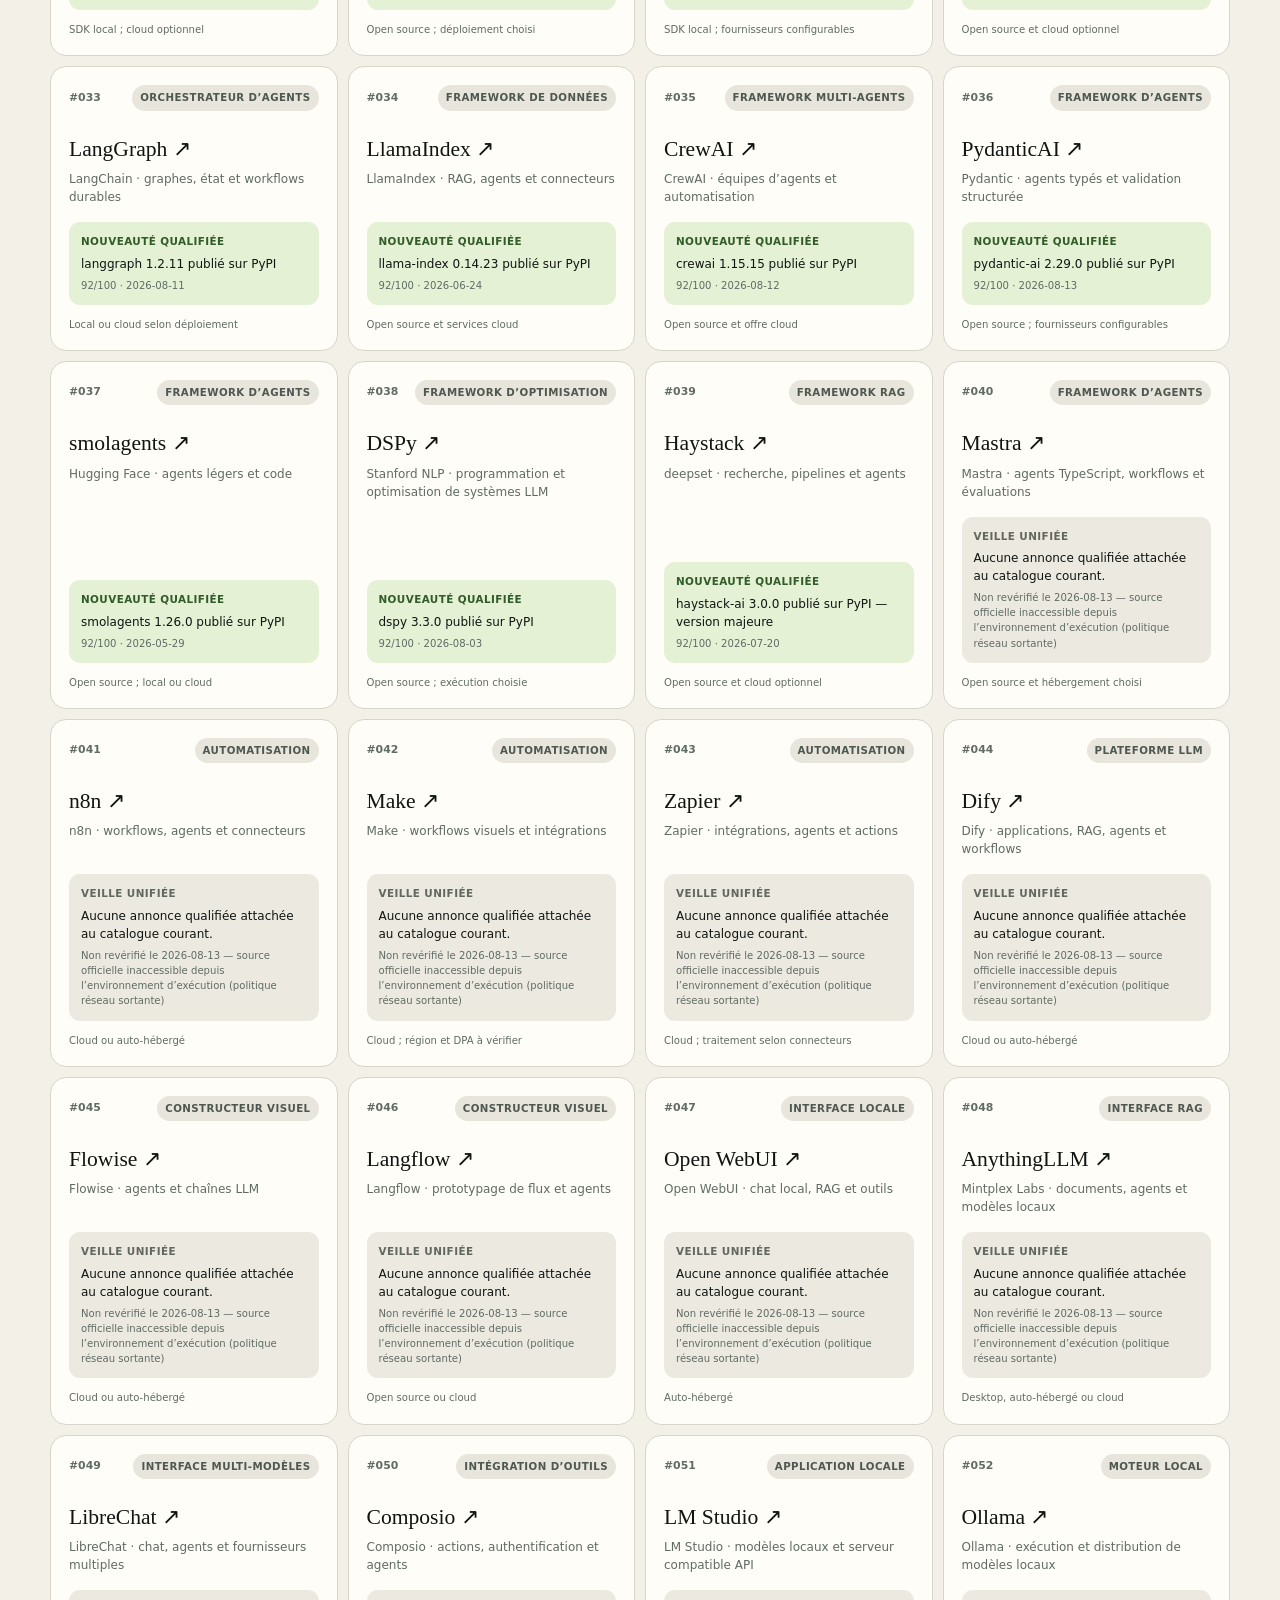
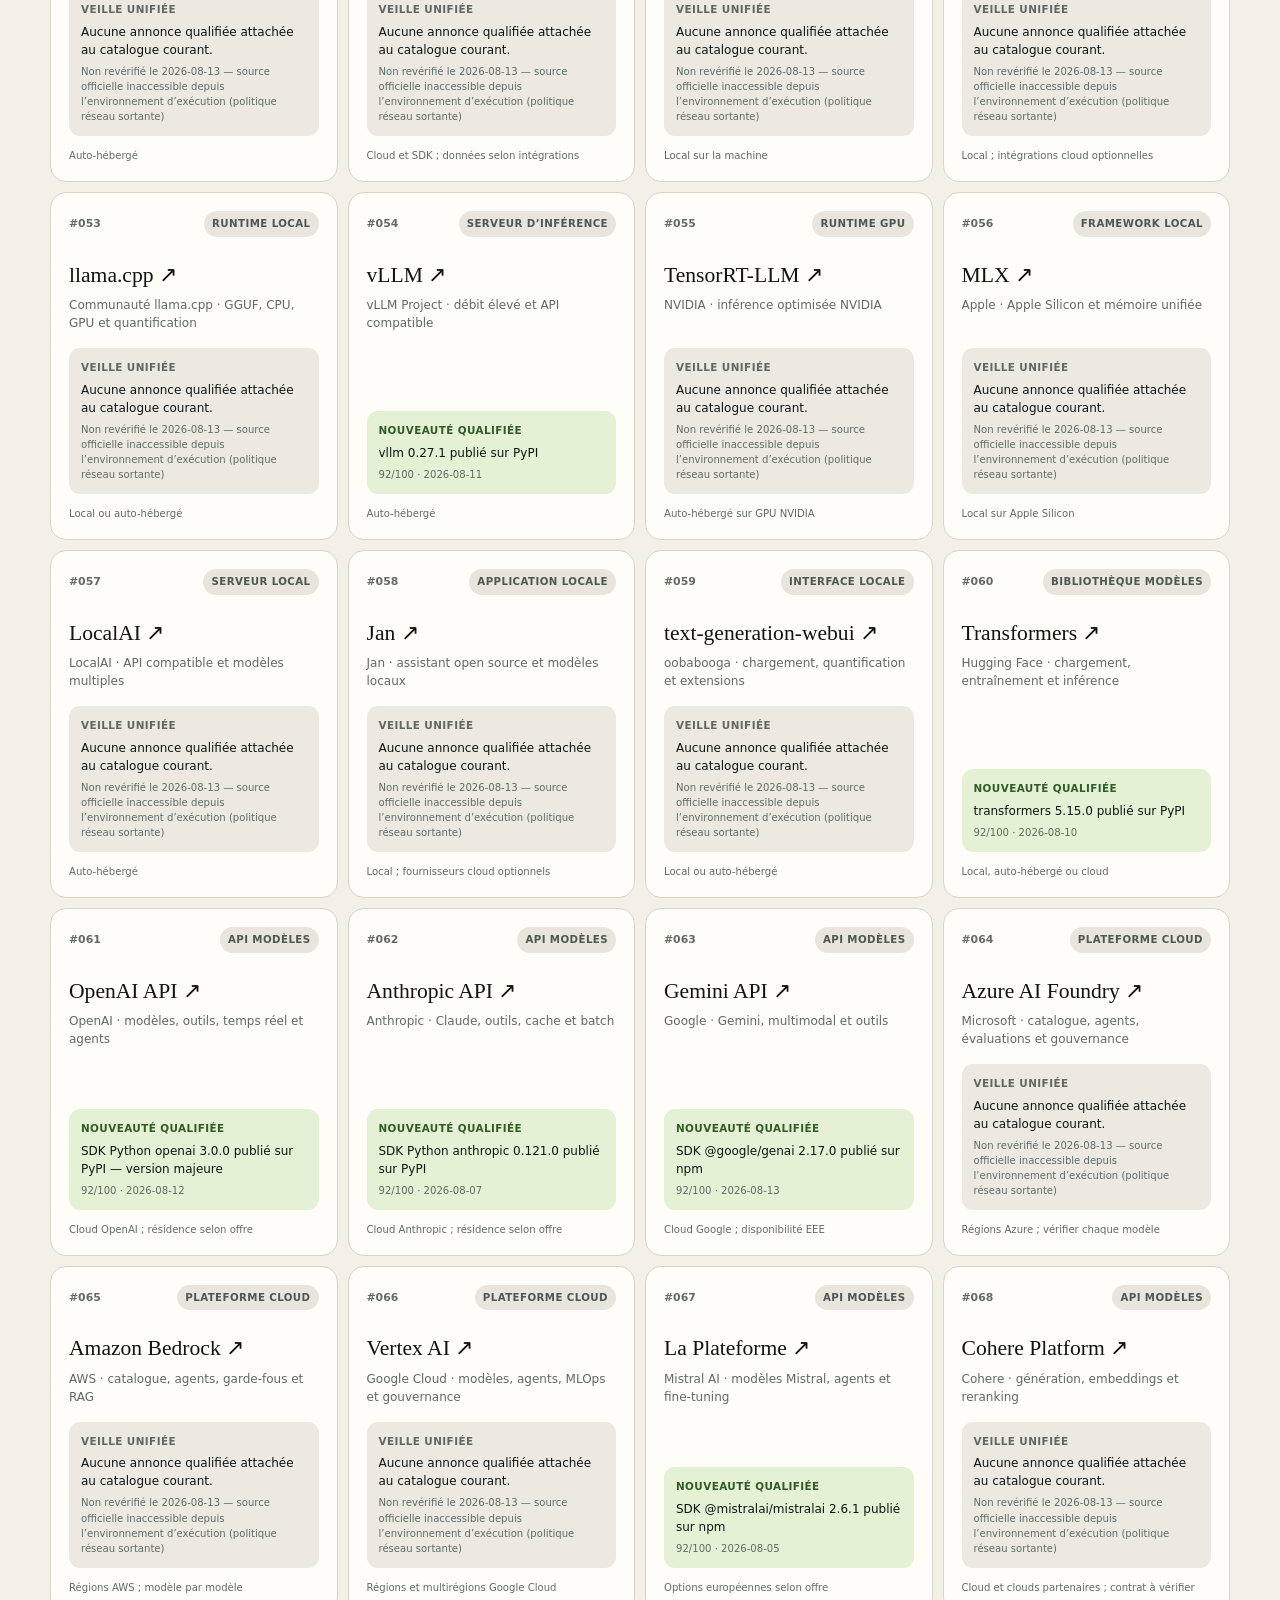
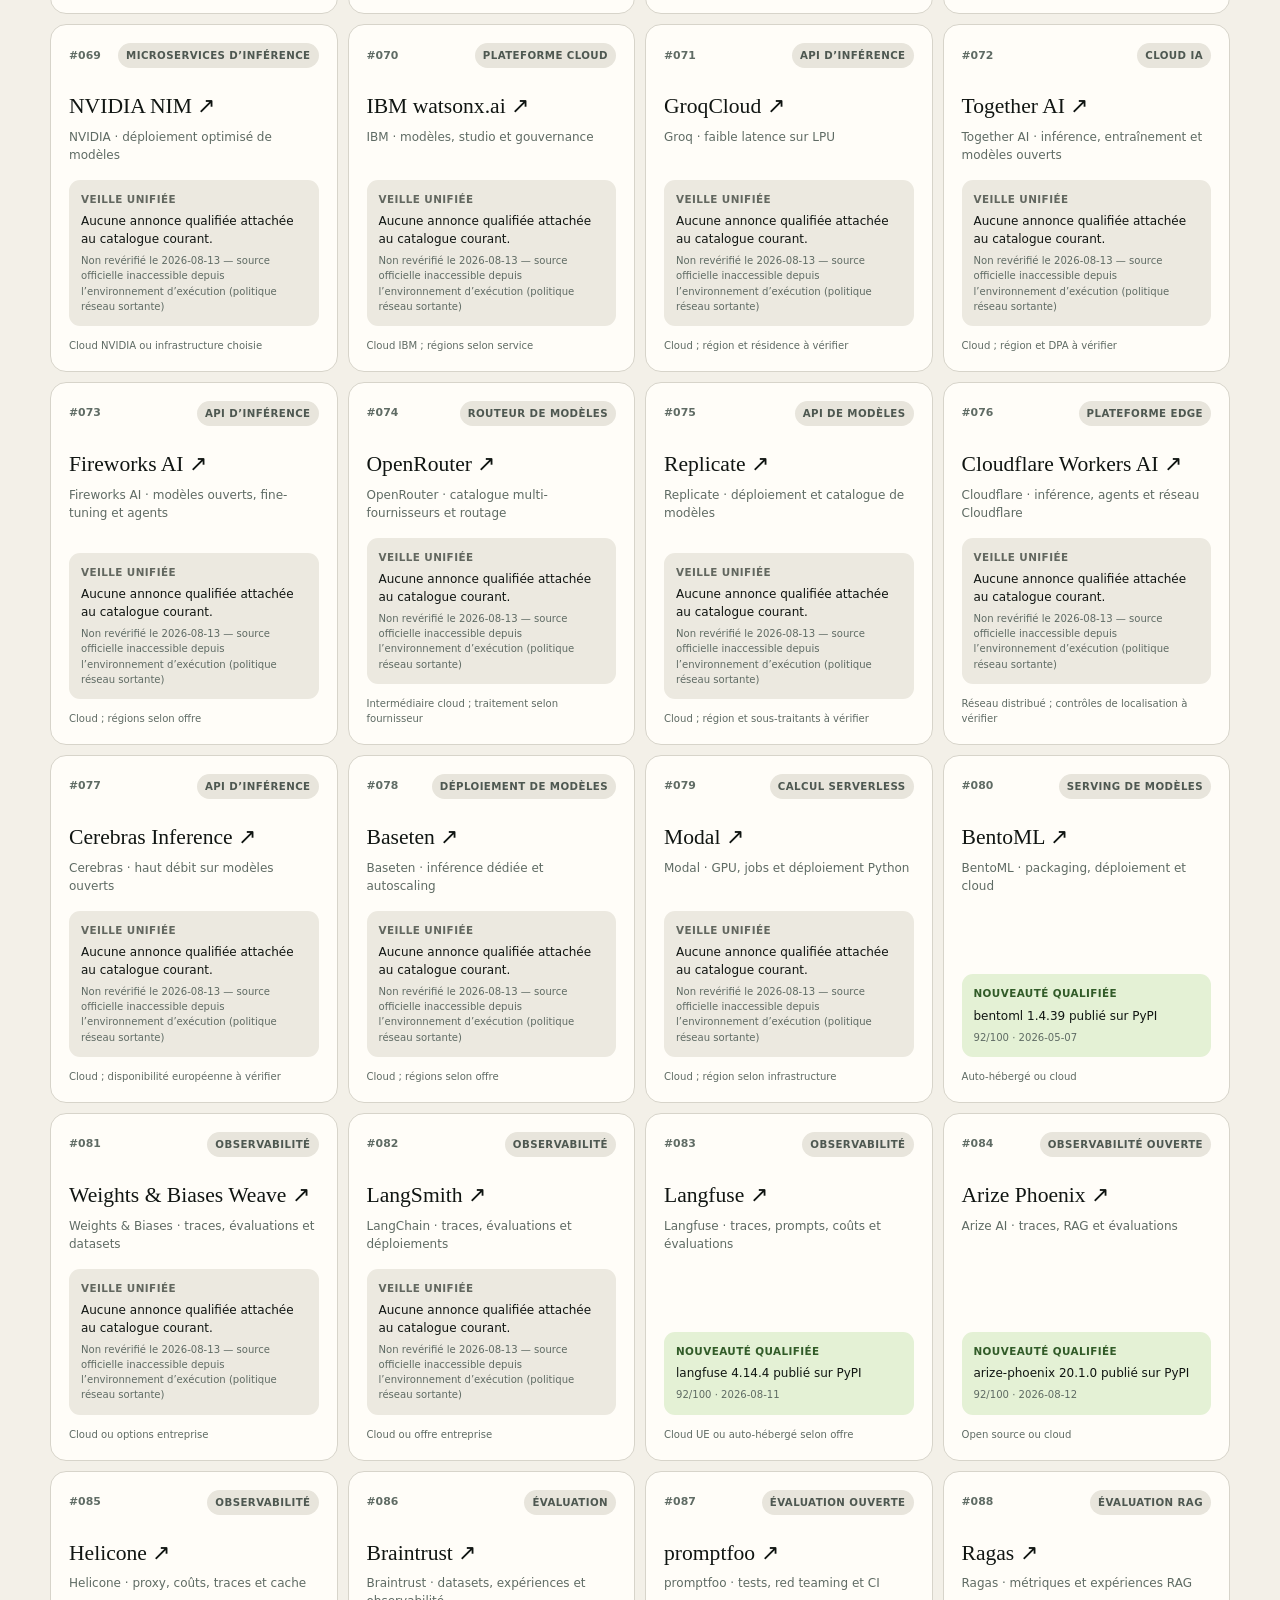
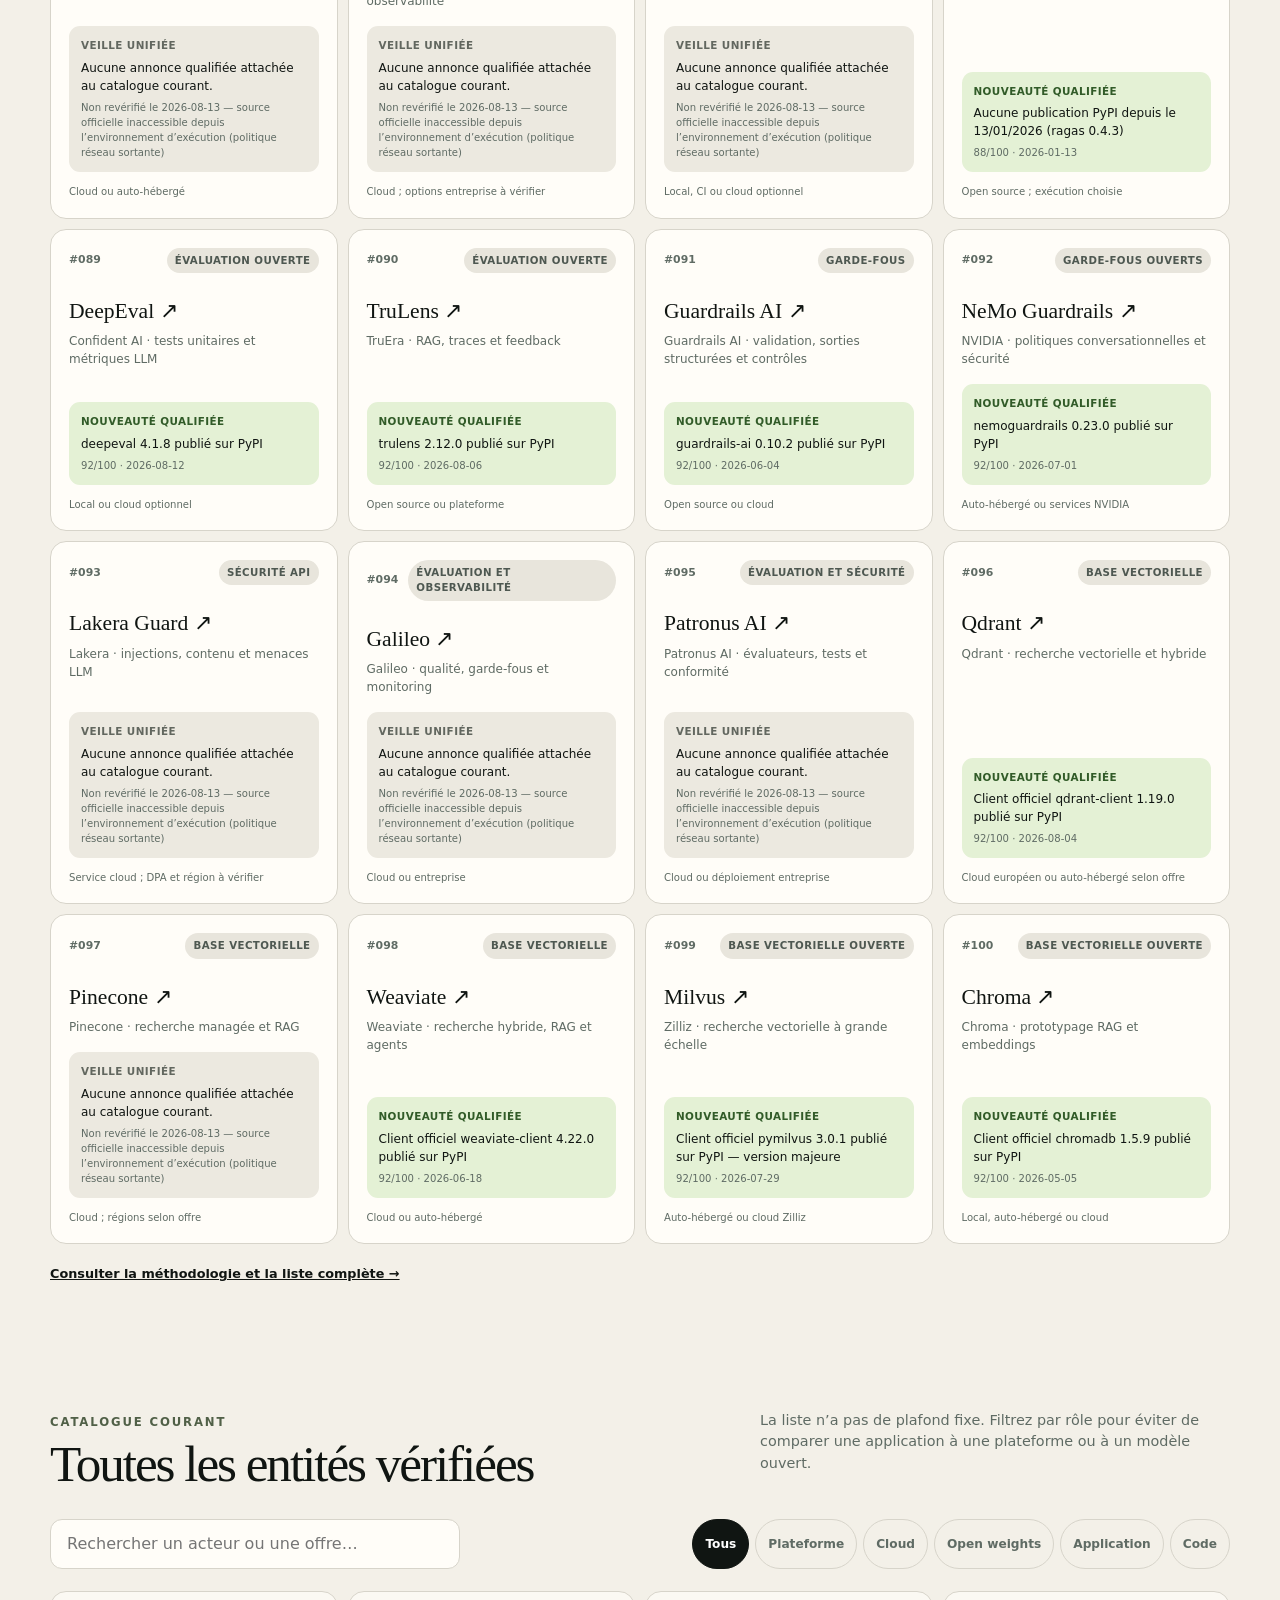
==== commit e2c6aab7: "Observatoire LLM: contrôle du 13 août 2026 Correction tarifaire majeure: la hausse de Claude Sonnet " ====
--- a/ObservationLLM/dashboard/index.html
+++ b/ObservationLLM/dashboard/index.html
@@ -39,6 +39,11 @@
     <main id="contenu">
       <section class="hero" id="overview">
         <div class="eyebrow">ÉDITION <span id="edition-date">—</span></div>
+        <div class="run-notice" id="run-notice" role="status" hidden>
+          <strong id="run-notice-title"></strong>
+          <p id="run-notice-detail"></p>
+          <p class="run-notice-fix" id="run-notice-fix"></p>
+        </div>
         <div class="hero-grid">
           <div>
             <h1>Choisir un LLM sans comparer <em>des pommes et des agents.</em></h1>
--- a/ObservationLLM/dashboard/styles.css
+++ b/ObservationLLM/dashboard/styles.css
@@ -38,7 +38,13 @@
 .status-dot { width: 9px; height: 9px; border-radius: 50%; background: var(--orange); box-shadow: 0 0 0 4px rgba(243,166,80,.2); }
 .run-chip.completed .status-dot { background: #2ea66d; box-shadow: 0 0 0 4px rgba(46,166,109,.16); }
 .run-chip.running .status-dot { background: var(--blue); animation: pulse 1.6s infinite; }
+.run-chip.failed .status-dot { background: #c2453d; box-shadow: 0 0 0 4px rgba(194,69,61,.18); }
 @keyframes pulse { 50% { transform: scale(1.25); opacity: .65; } }
+.run-notice { margin: 18px 0 4px; padding: 16px 18px; border-radius: 14px; border: 1px solid rgba(194,69,61,.35); background: rgba(194,69,61,.07); }
+.run-notice strong { display: block; font-size: .92rem; margin-bottom: 6px; }
+.run-notice p { margin: 0; font-size: .84rem; line-height: 1.55; color: var(--muted); }
+.run-notice .run-notice-fix { margin-top: 8px; font-weight: 600; color: inherit; }
+.run-notice.info { border-color: var(--line); background: rgba(255,255,255,.5); }
 
 .section-nav { position: sticky; top: 10px; z-index: 10; display: flex; gap: 4px; padding: 6px; border: 1px solid rgba(16,21,18,.1); border-radius: 999px; background: rgba(255,253,248,.86); box-shadow: 0 8px 30px rgba(16,21,18,.08); backdrop-filter: blur(16px); overflow-x: auto; }
 .section-nav a { flex: 1; min-width: max-content; padding: 9px 14px; border-radius: 999px; text-align: center; text-decoration: none; font-size: .8rem; font-weight: 800; }
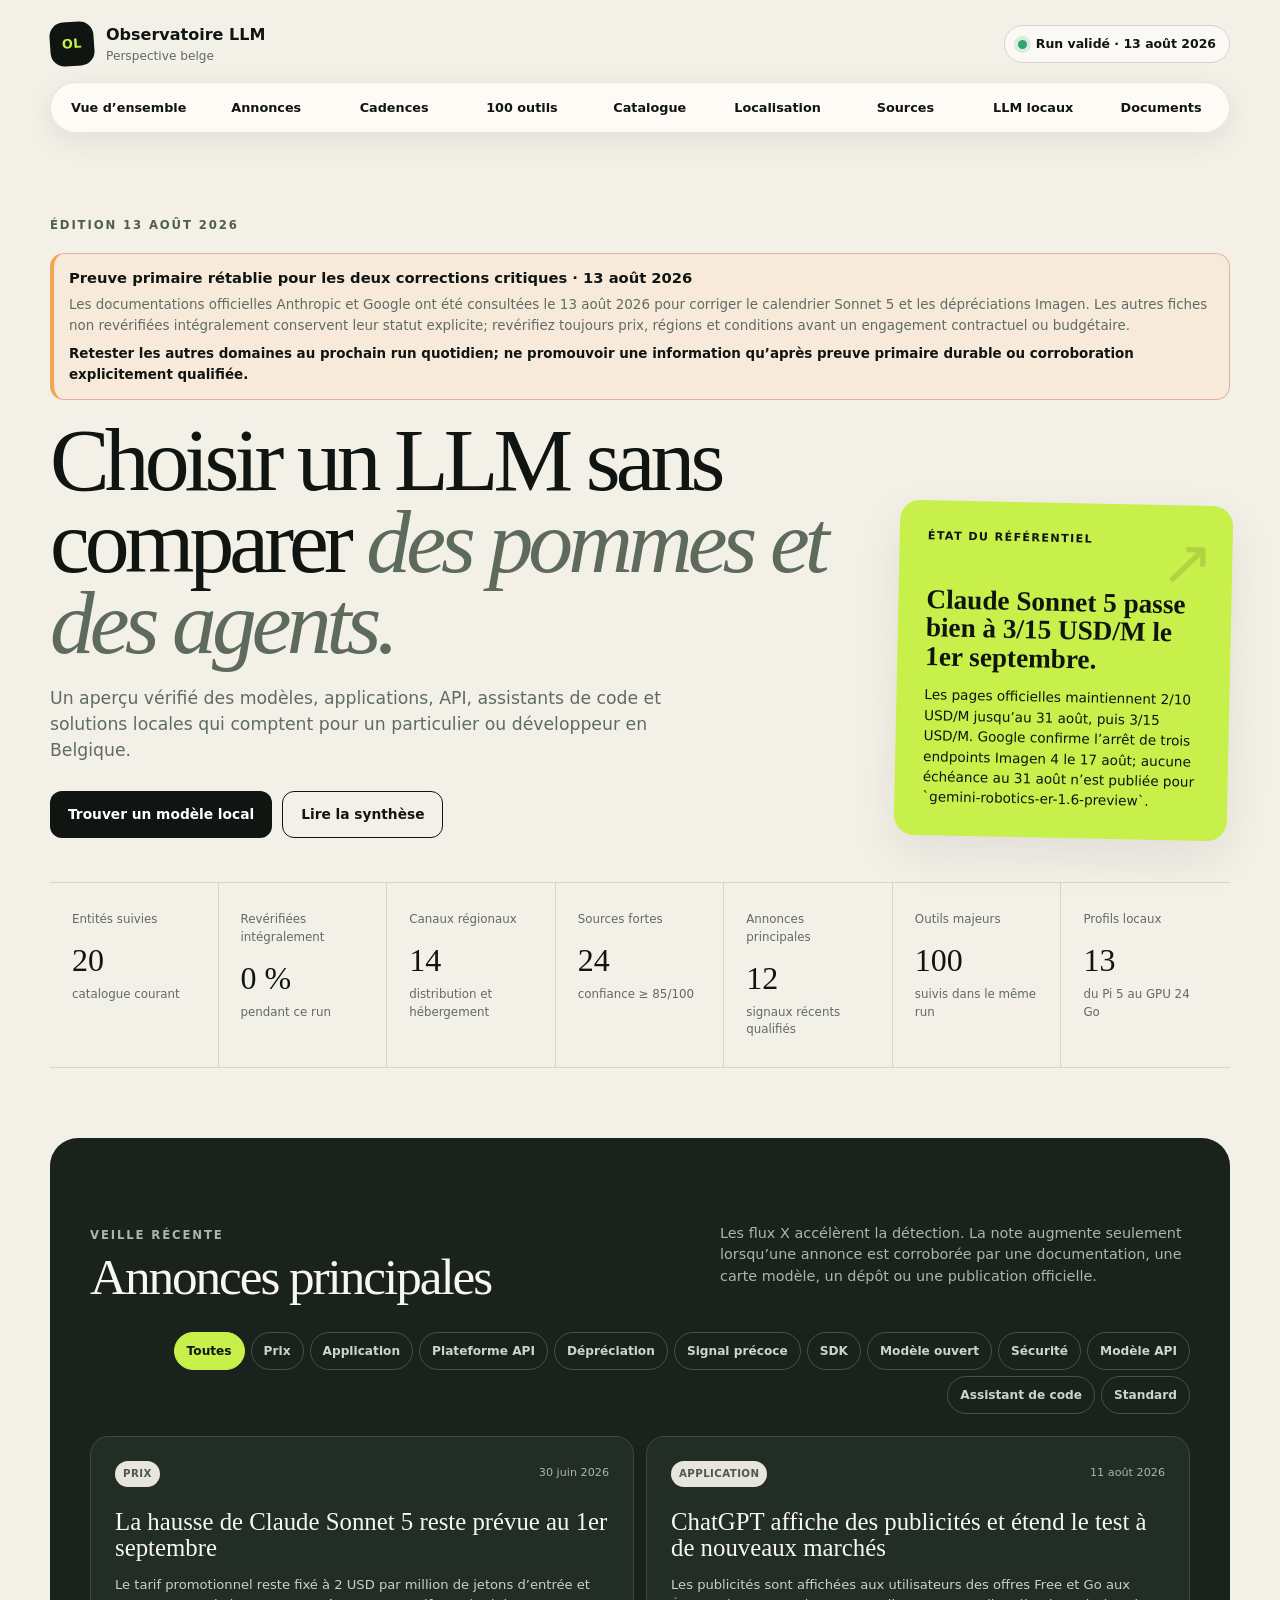
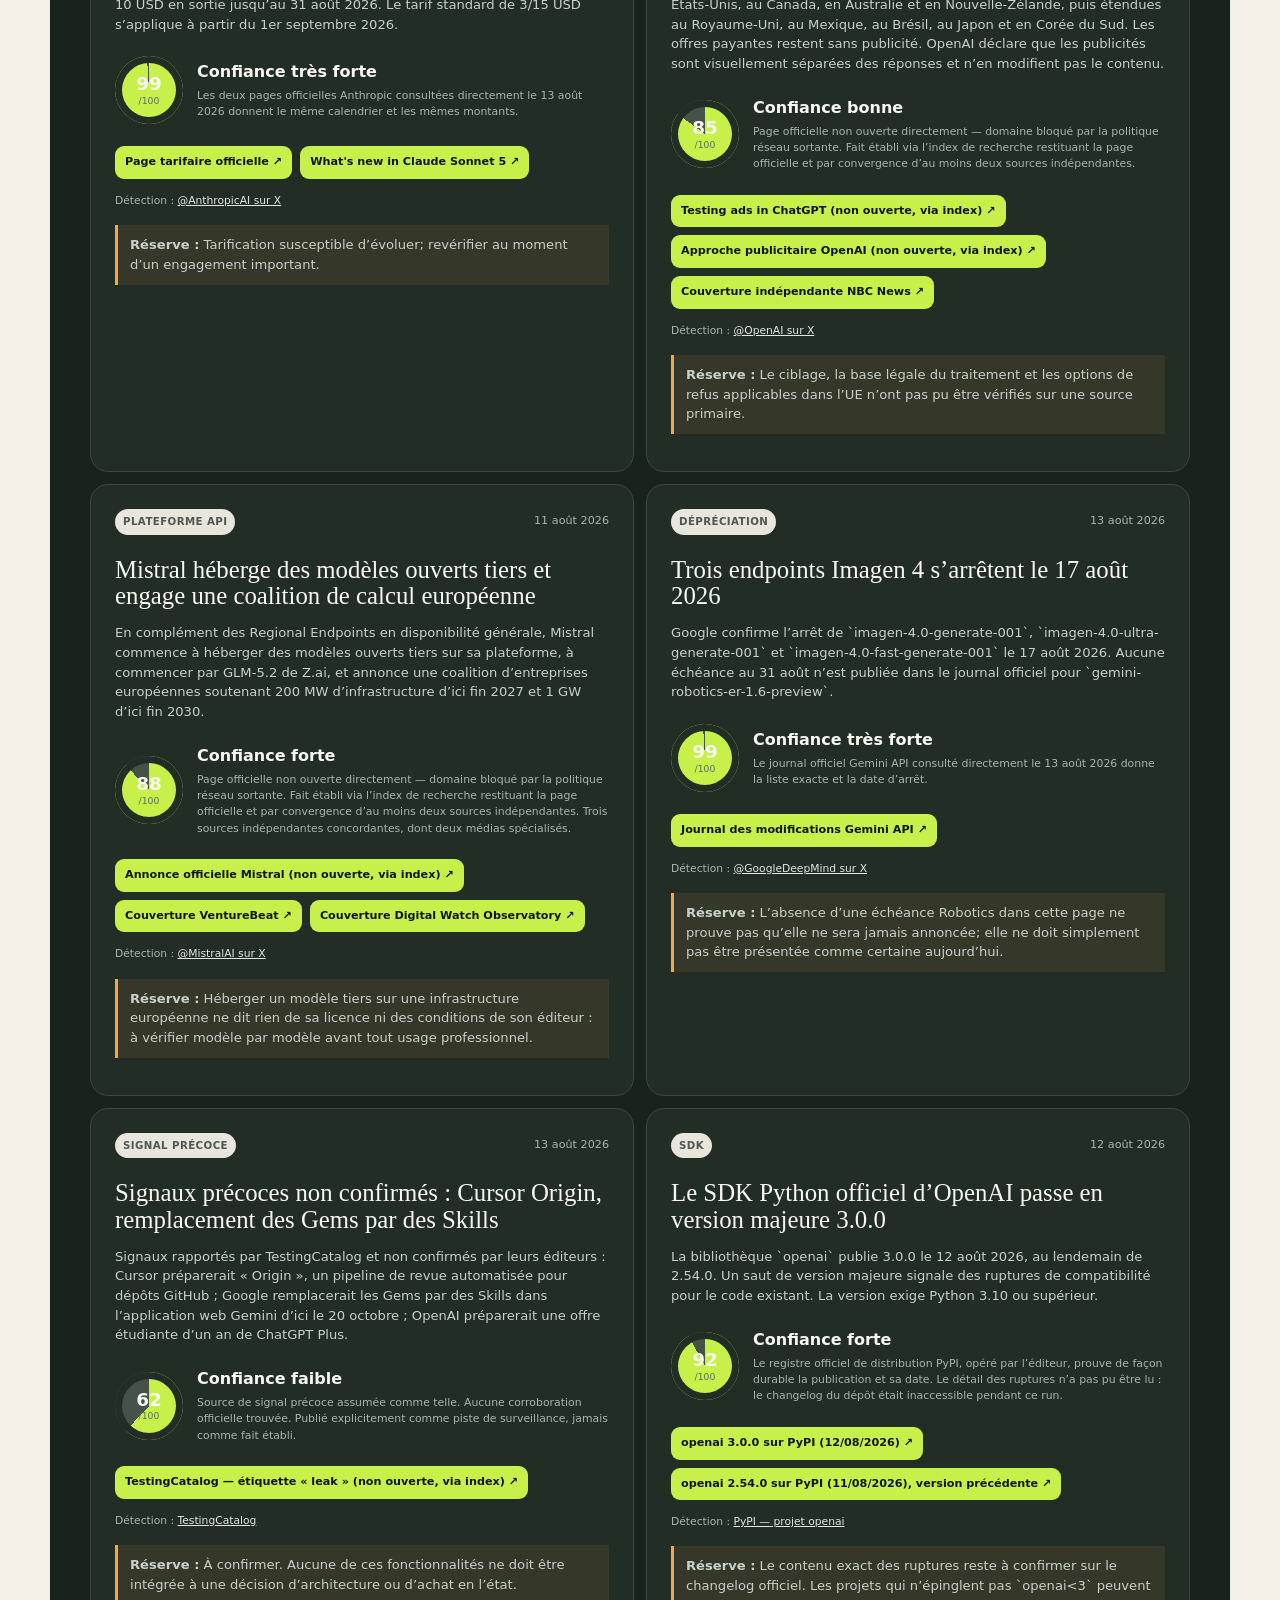
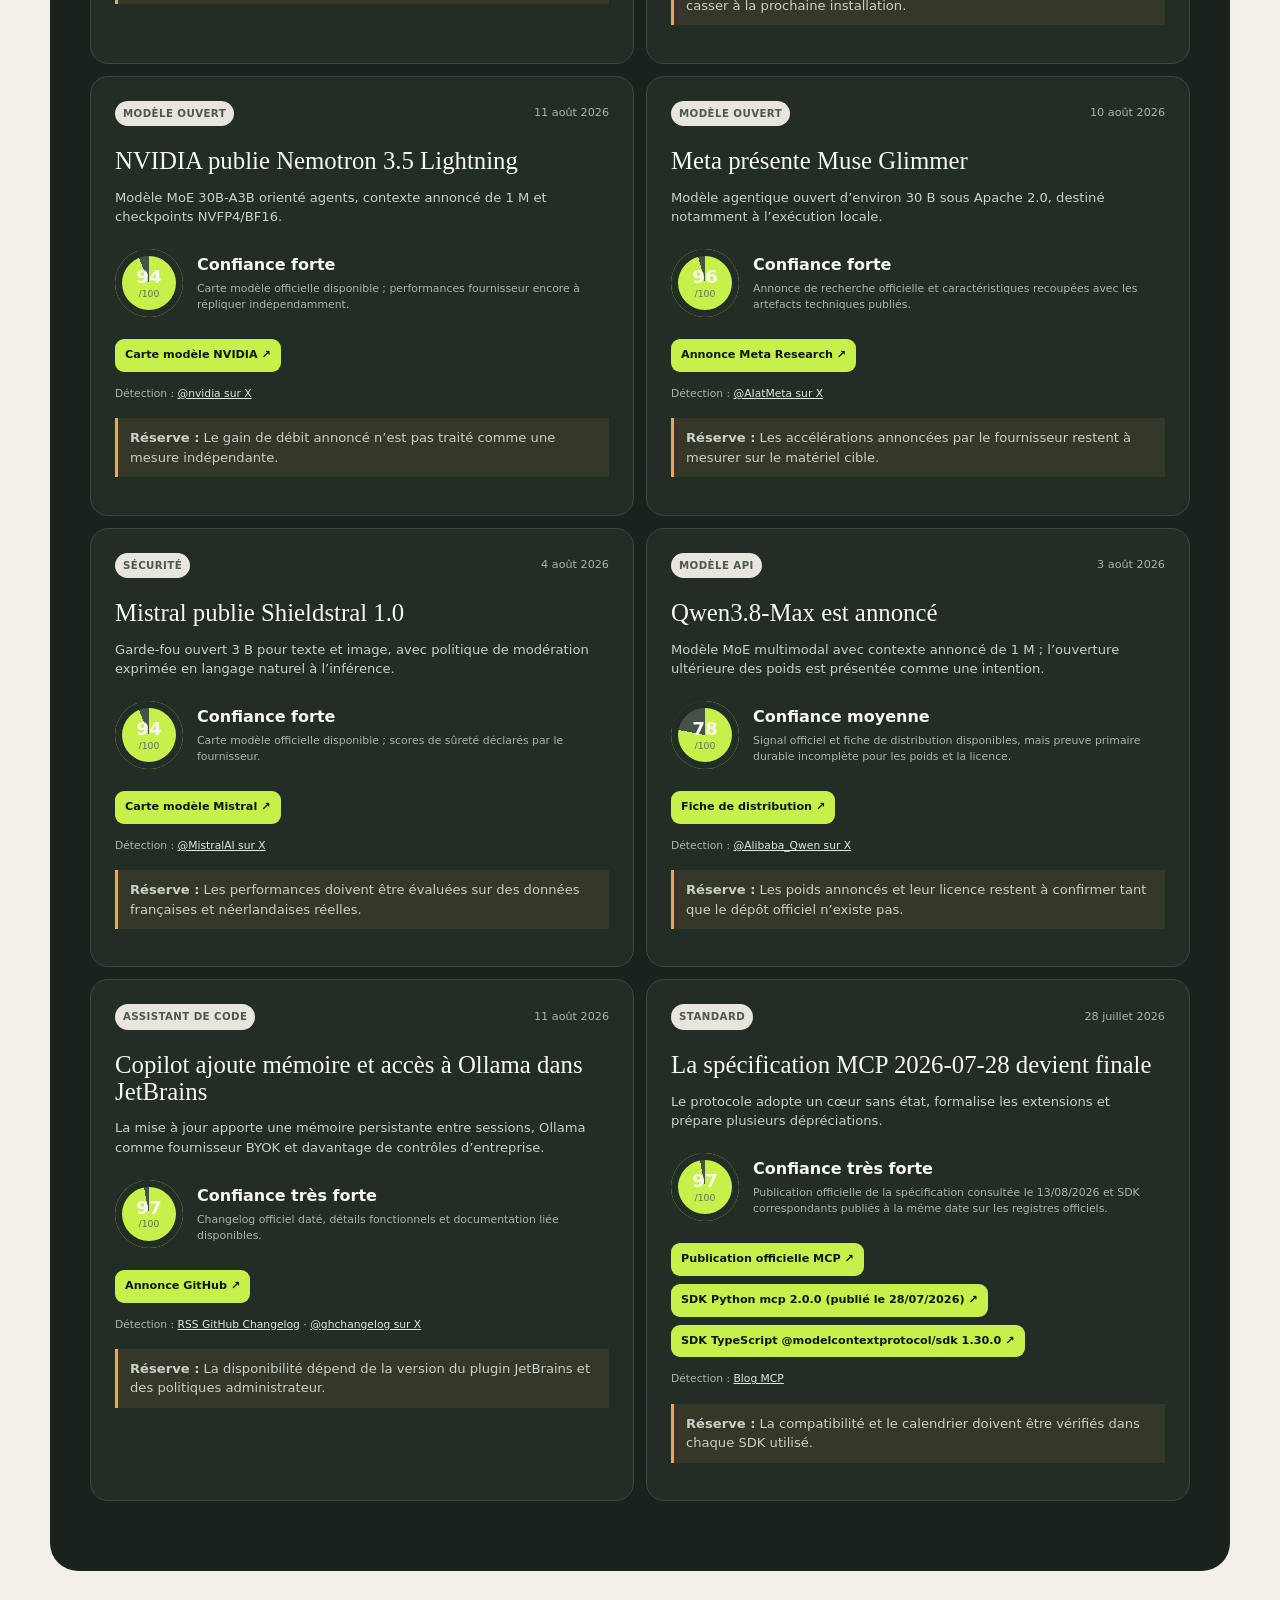
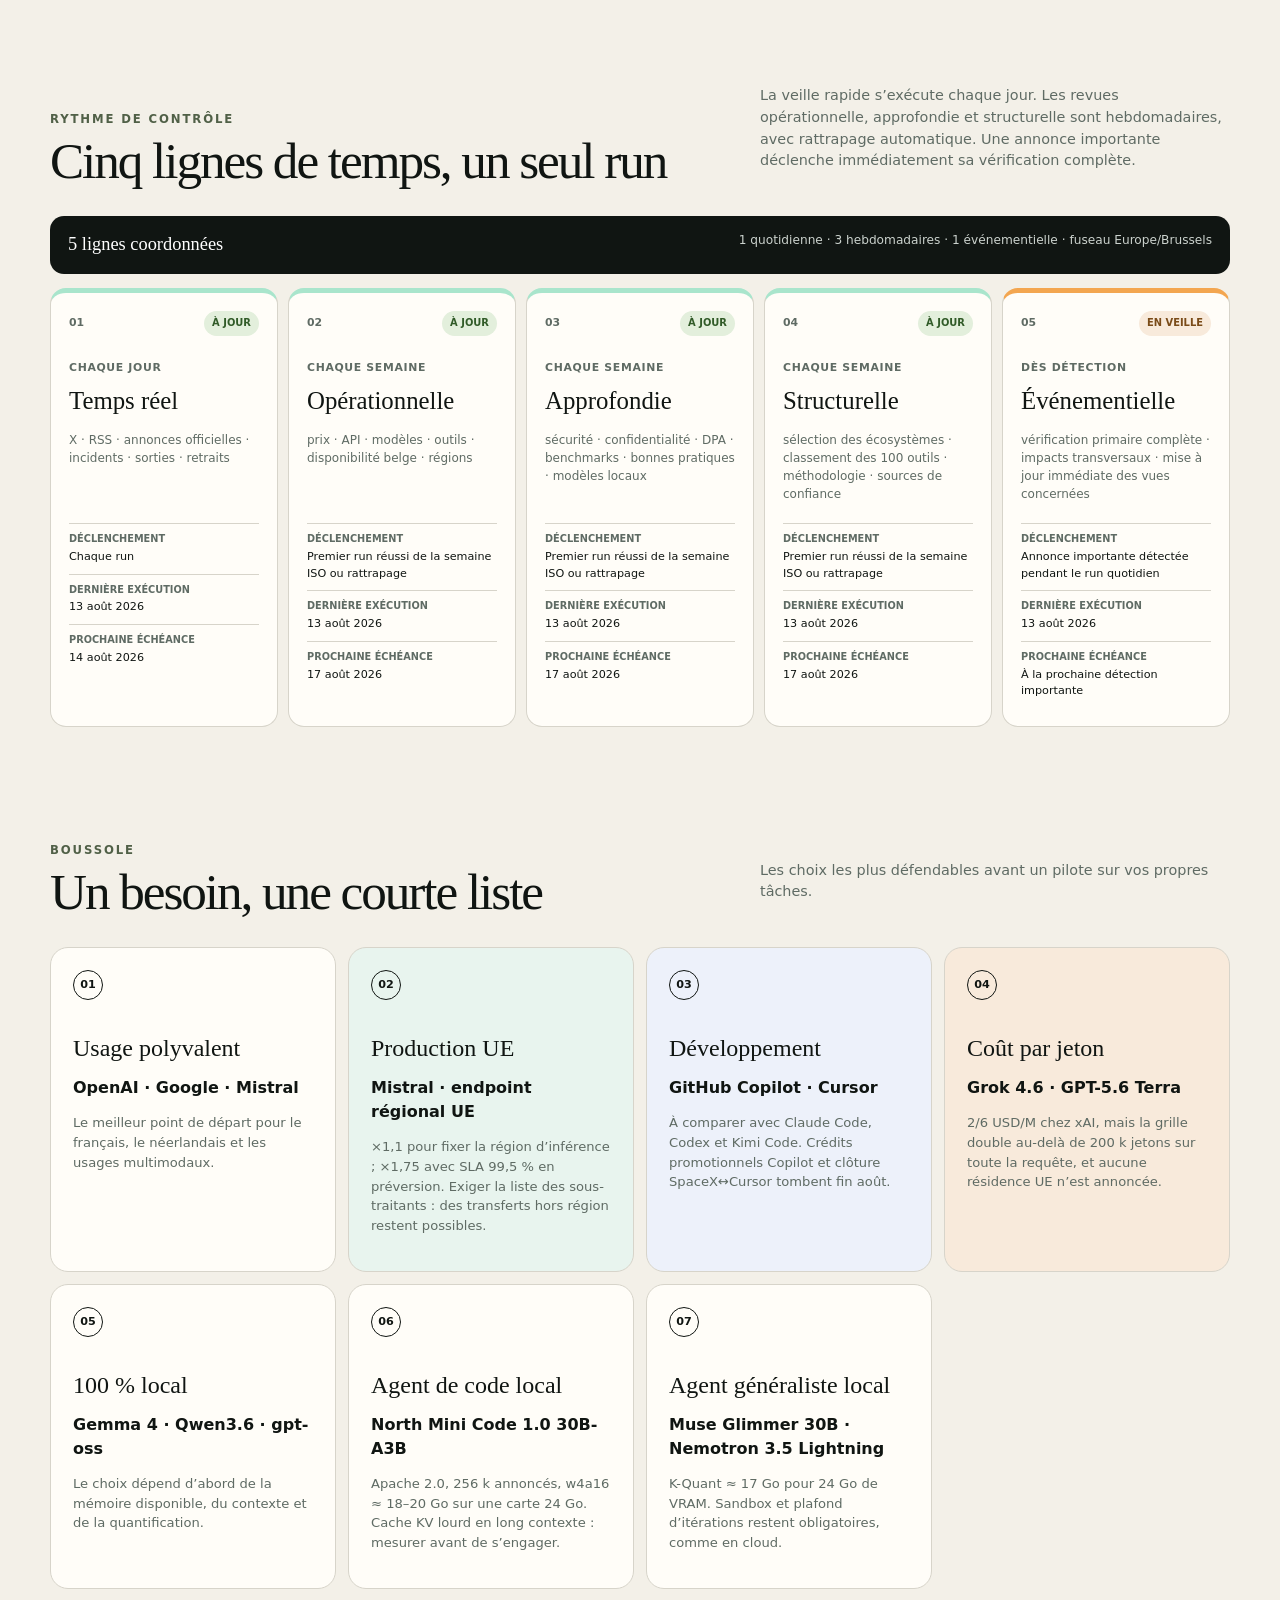
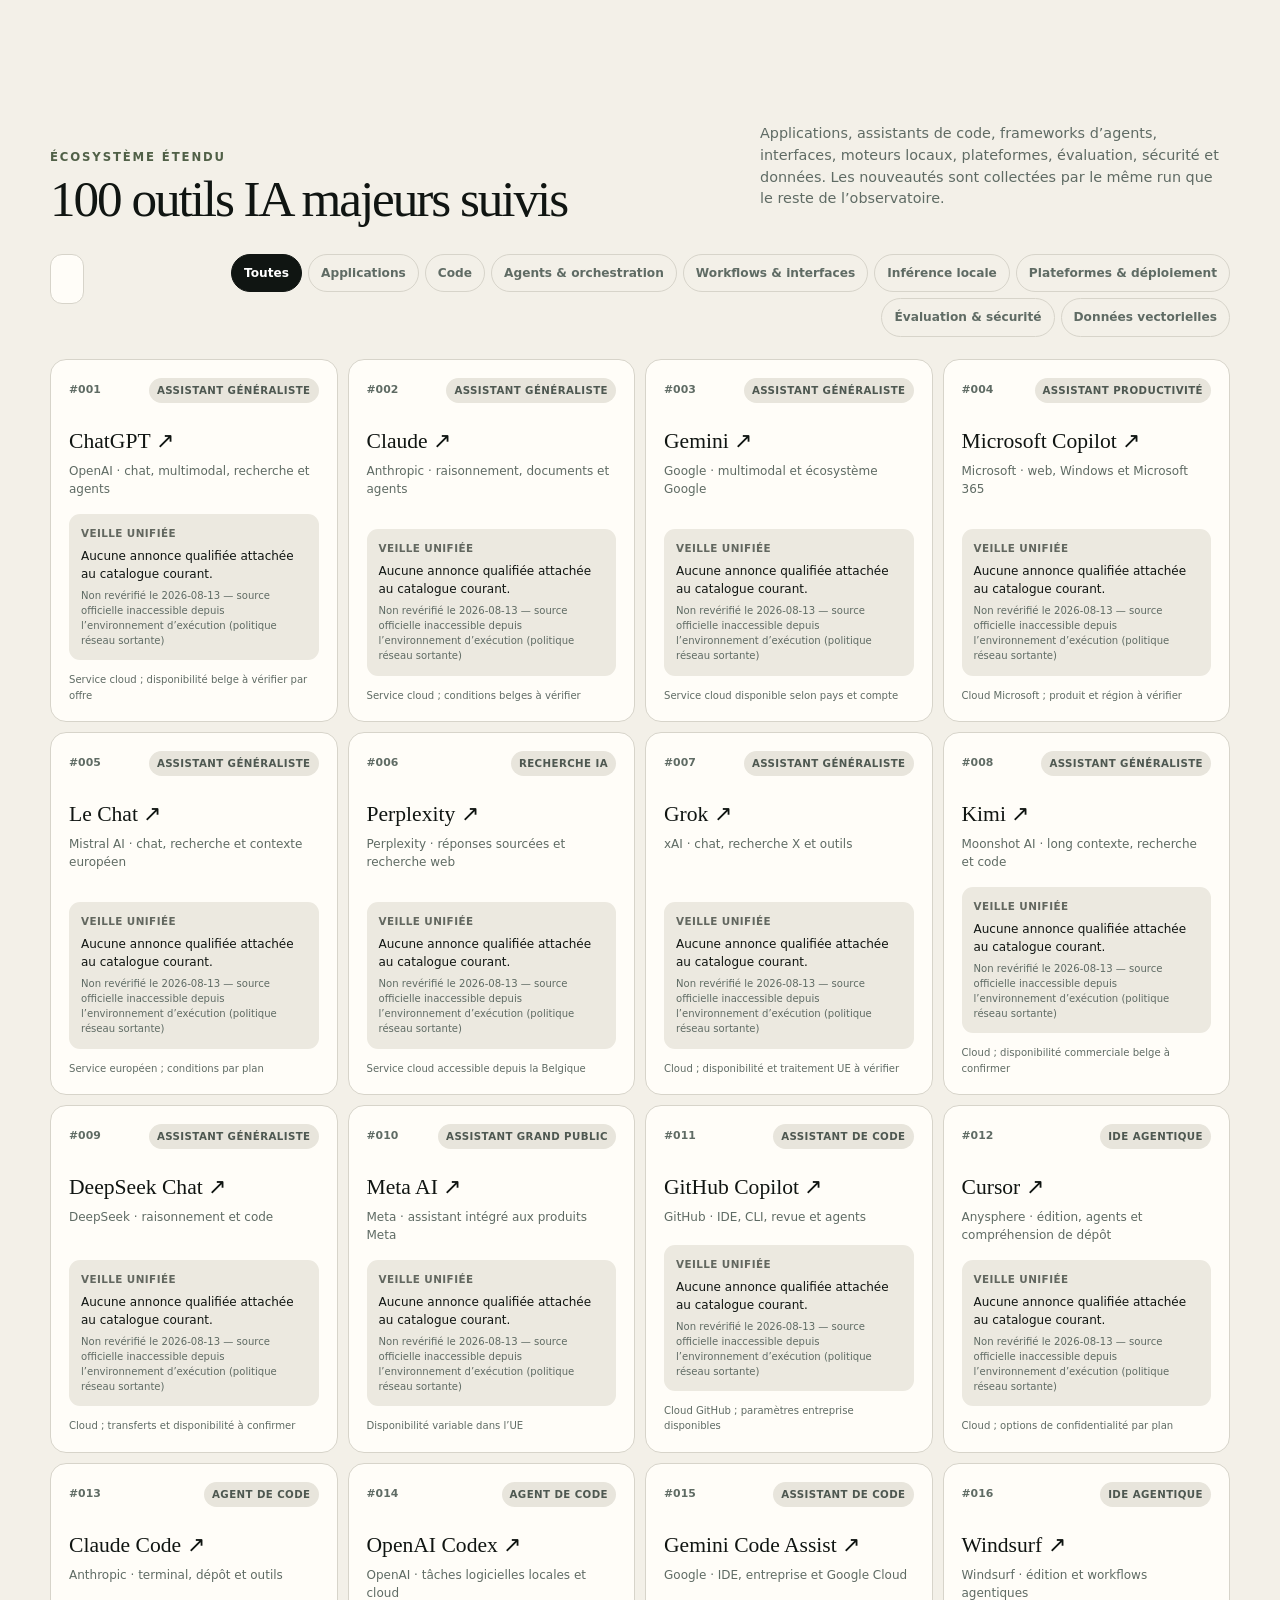
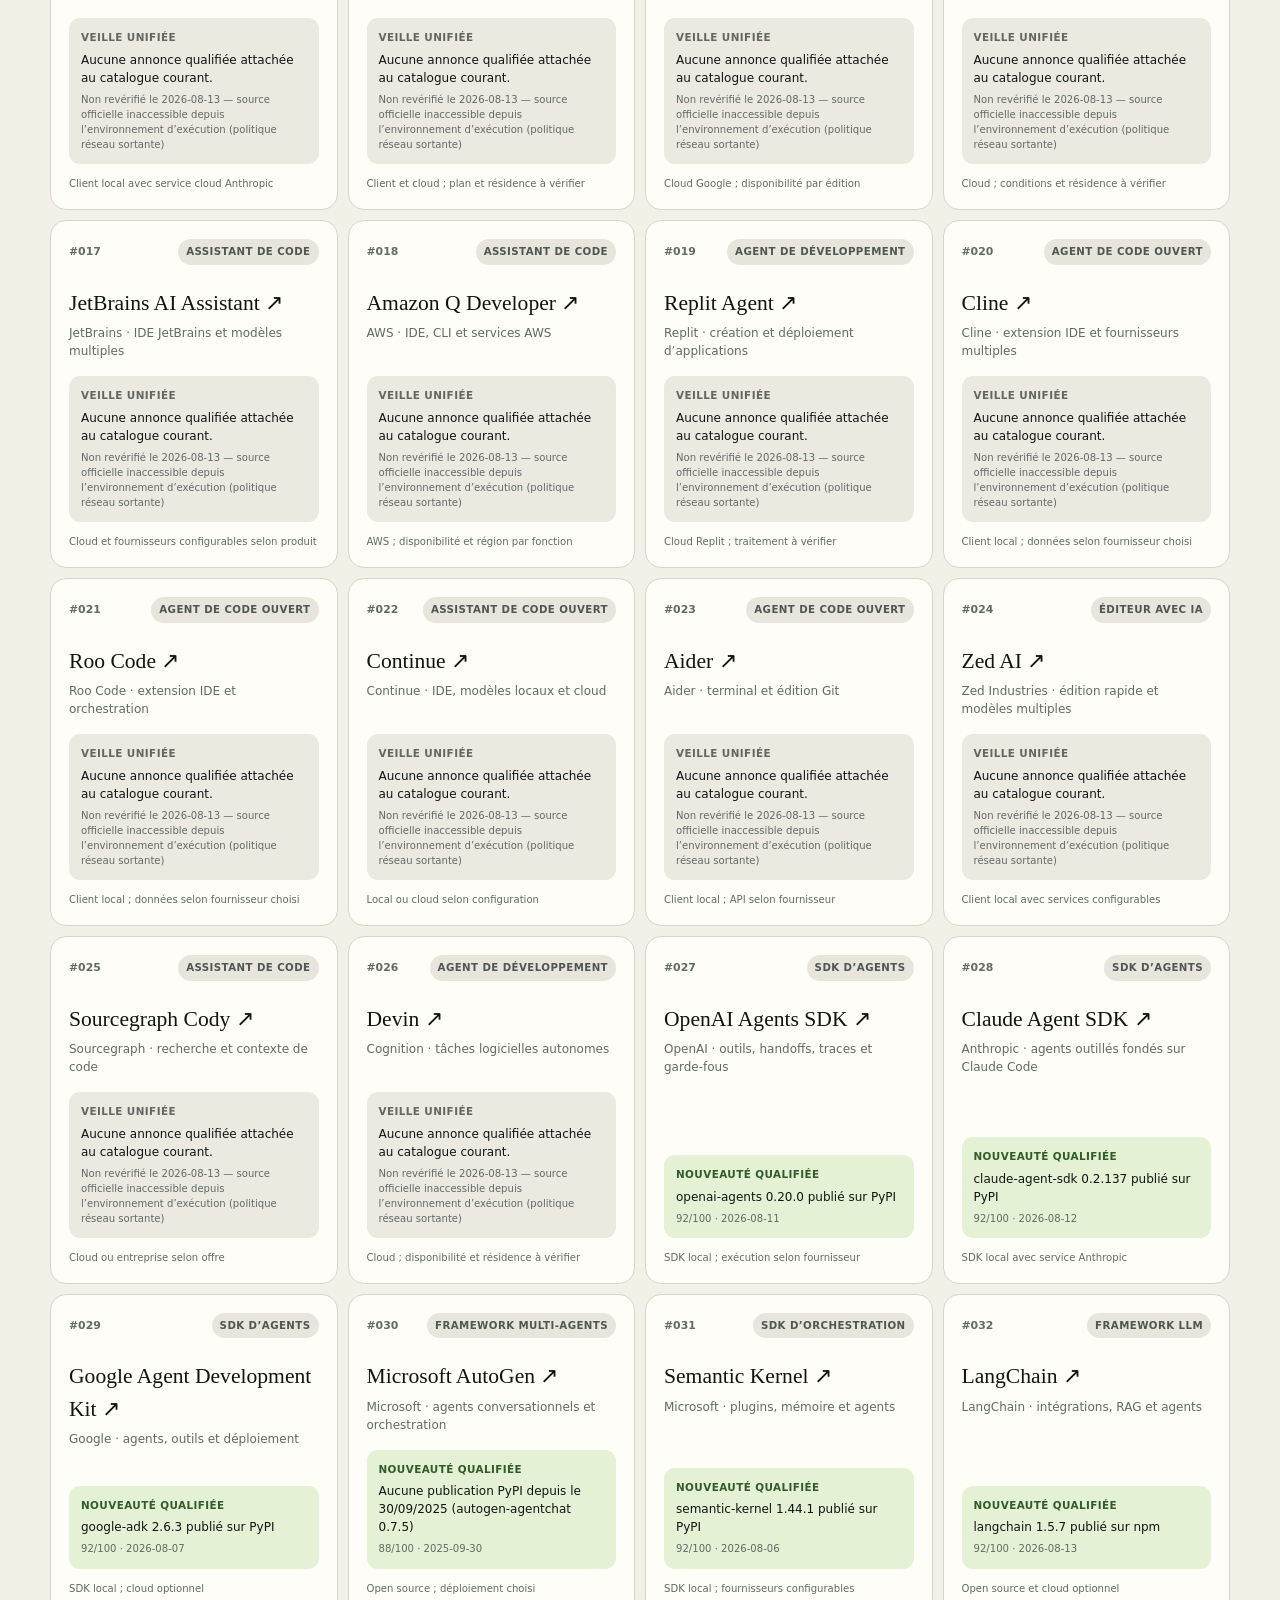
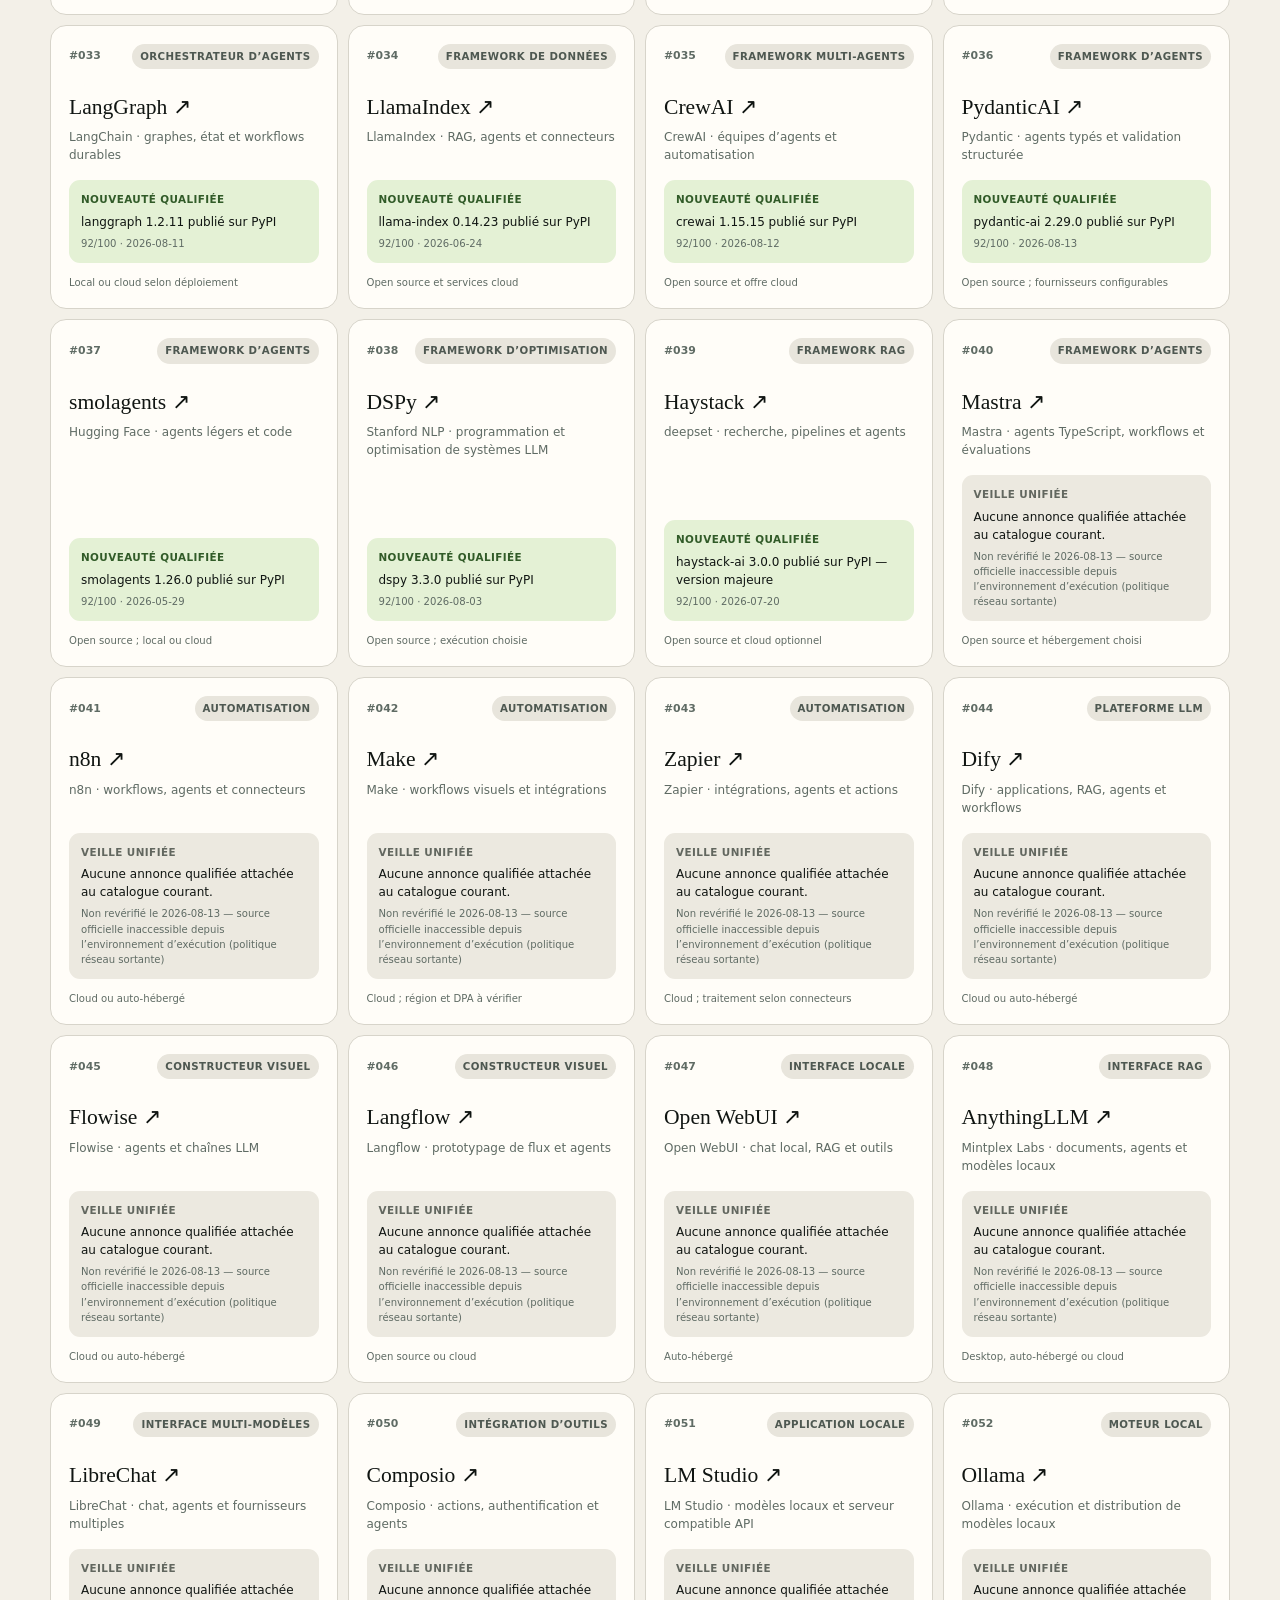
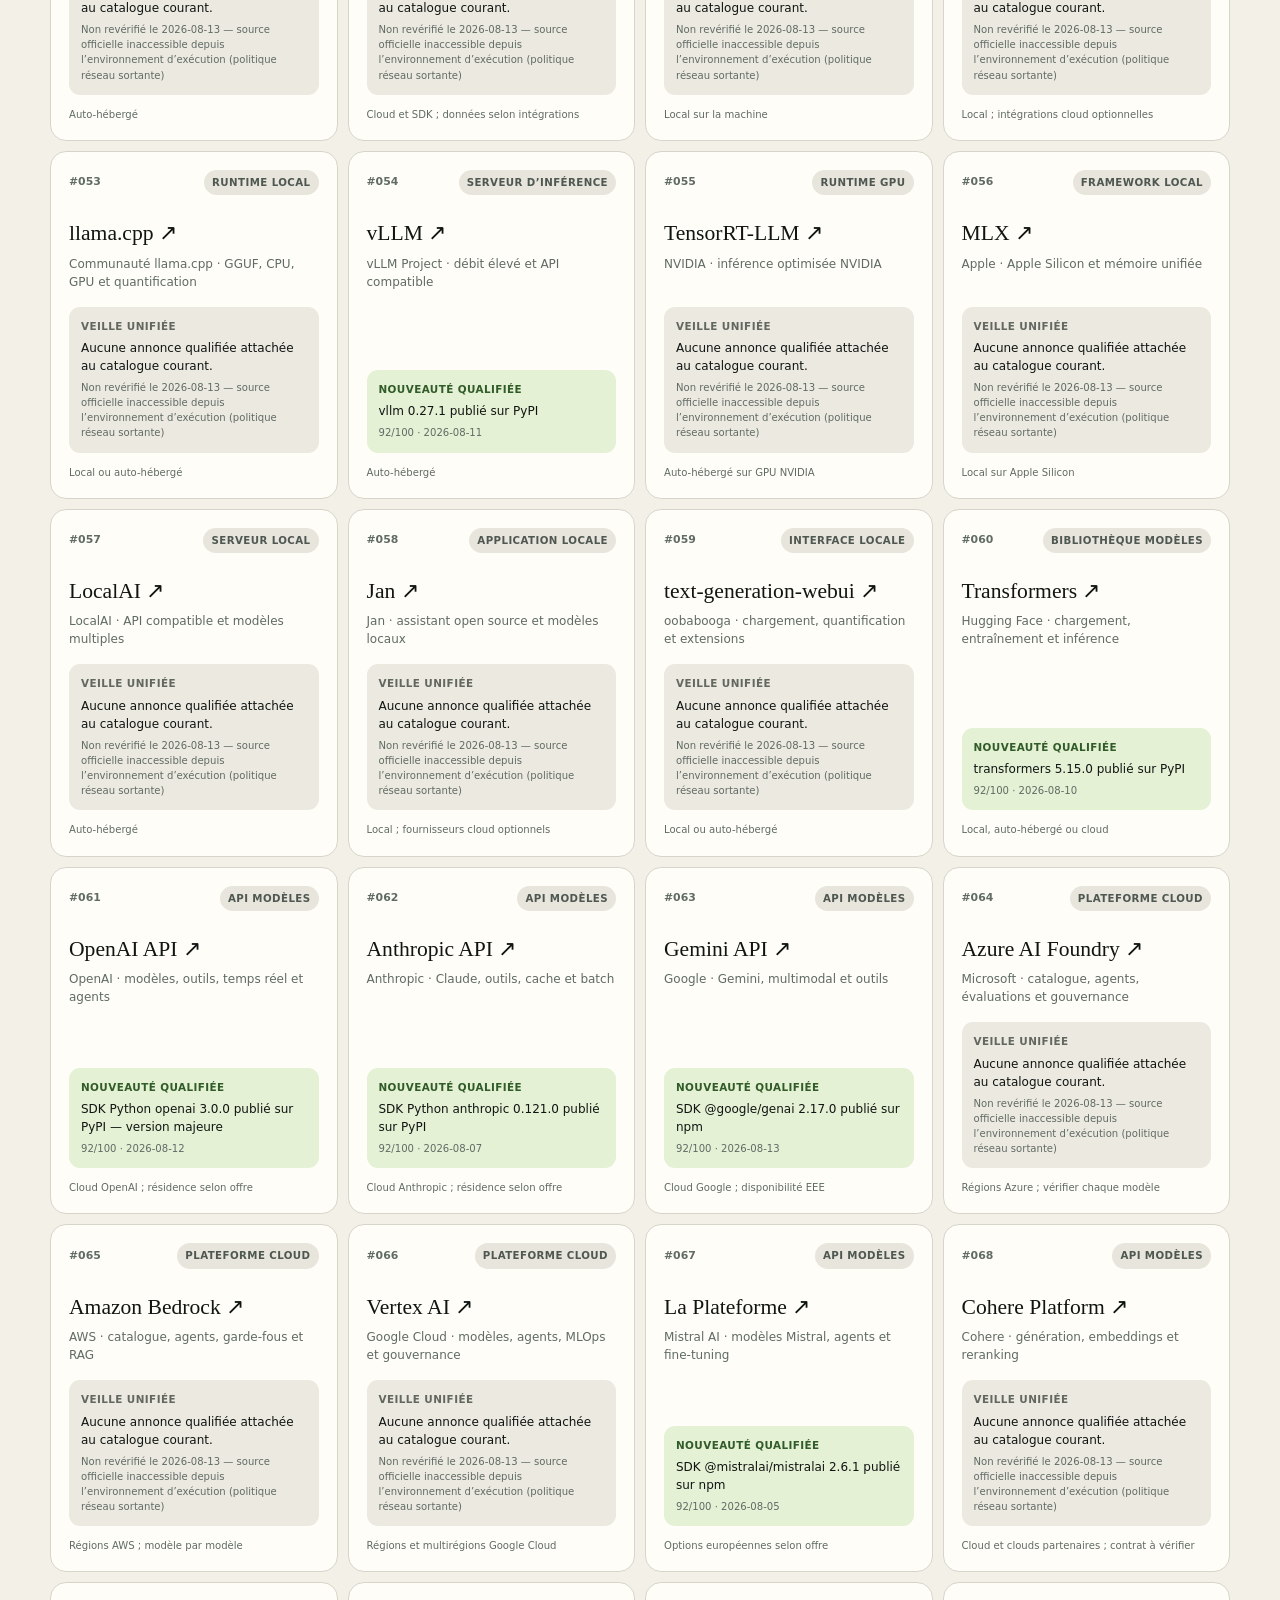
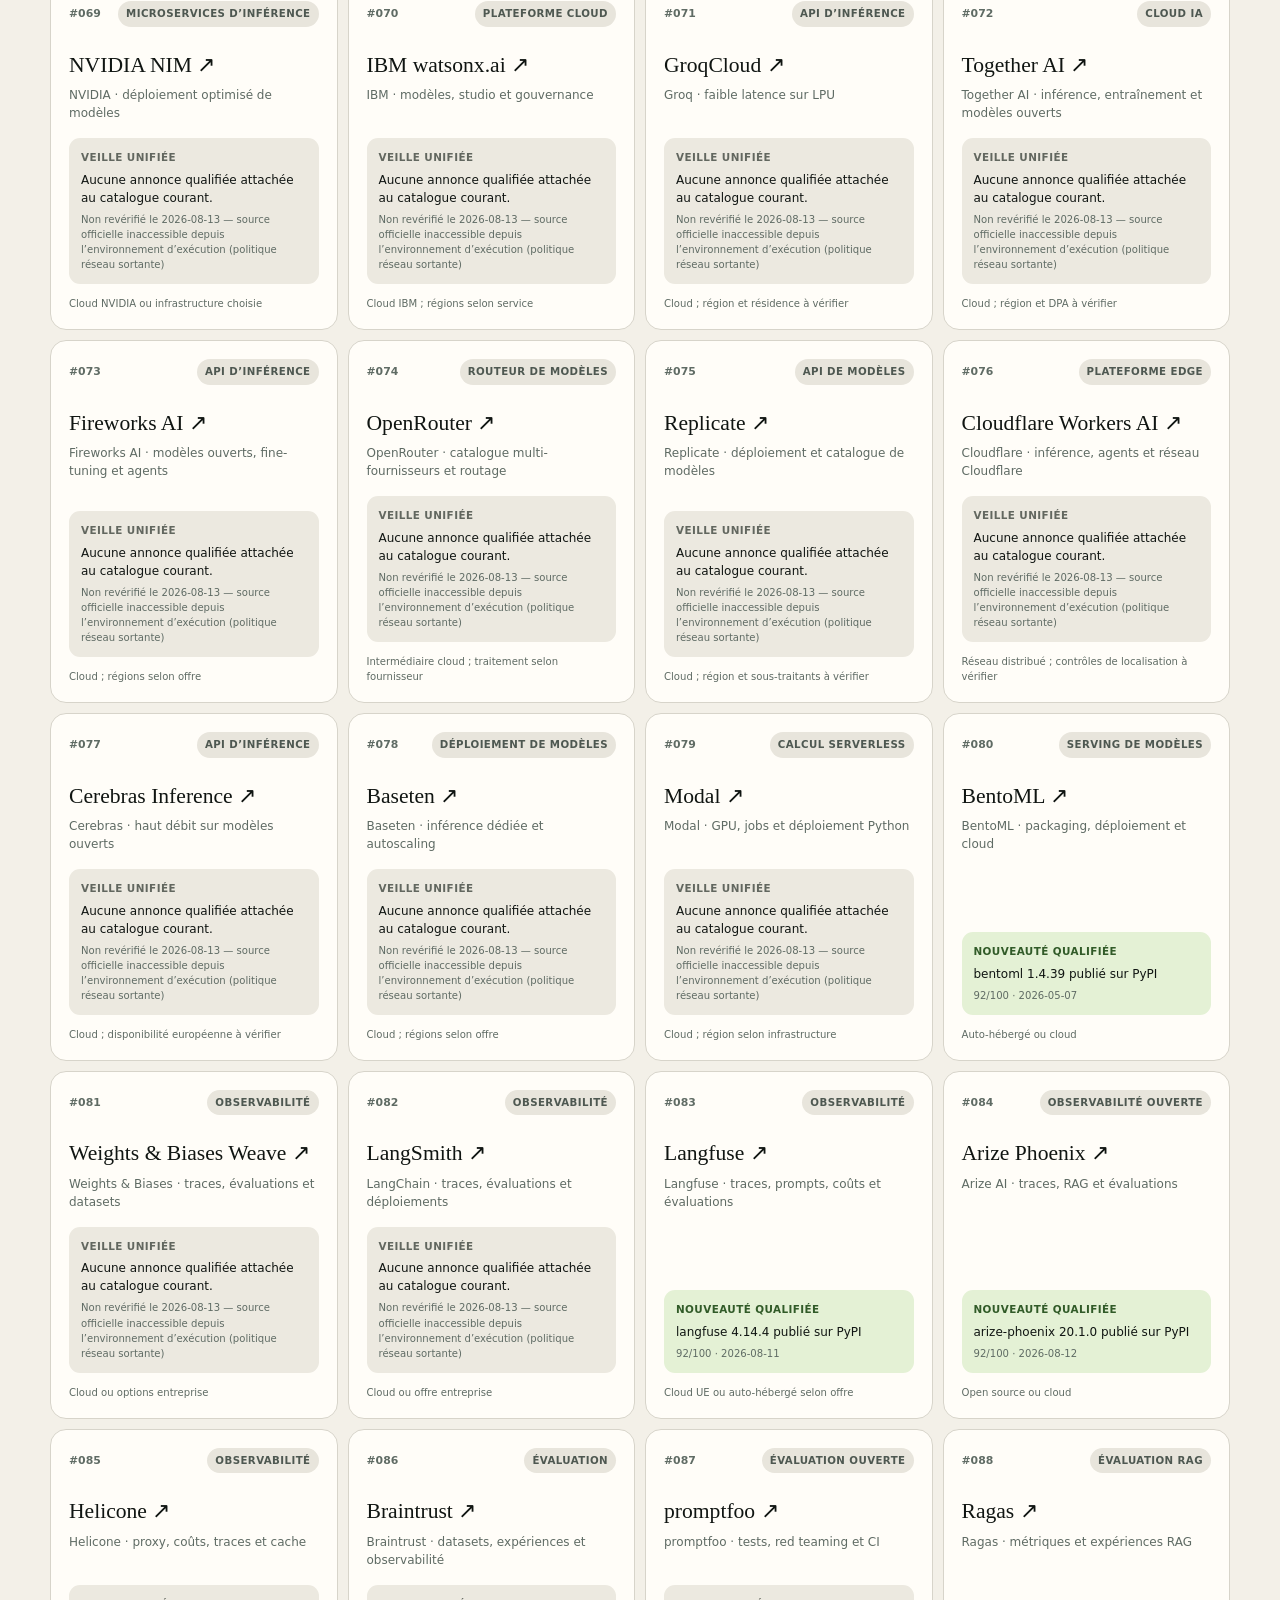
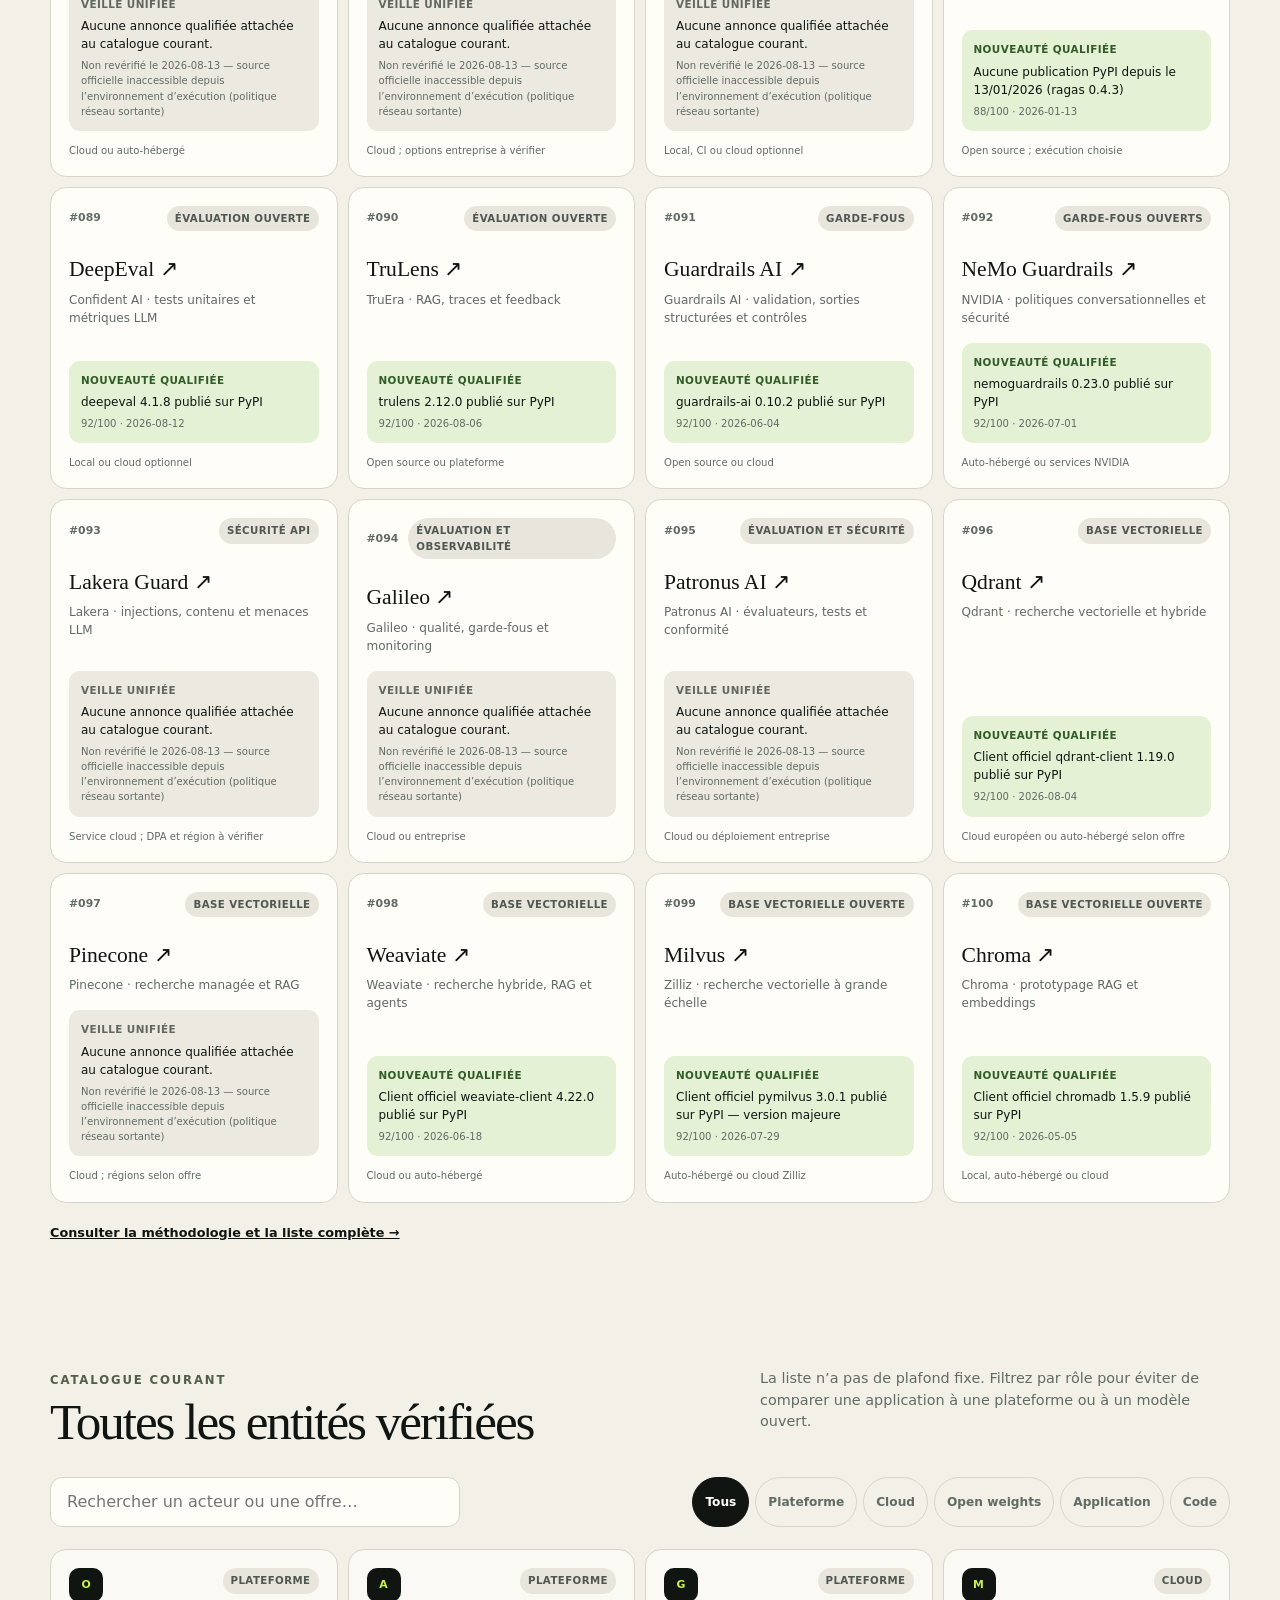
==== commit 4a0a8274: "Corrige le contrôle LLM du 13 août 2026" ====
--- a/ObservationLLM/dashboard/index.html
+++ b/ObservationLLM/dashboard/index.html
@@ -62,8 +62,8 @@
       </section>
 
       <section class="metrics" aria-label="Chiffres clés">
-        <article><span>Entités vérifiées</span><strong id="metric-entities">—</strong><small>catalogue sans plafond fixe</small></article>
-        <article><span>Vérifiées ce run</span><strong id="metric-verified">—</strong><small>statut courant explicite</small></article>
+        <article><span>Entités suivies</span><strong id="metric-entities">—</strong><small>catalogue courant</small></article>
+        <article><span>Revérifiées intégralement</span><strong id="metric-verified">—</strong><small>pendant ce run</small></article>
         <article><span>Canaux régionaux</span><strong id="metric-regions">—</strong><small>distribution et hébergement</small></article>
         <article><span>Sources fortes</span><strong id="metric-sources">—</strong><small>confiance ≥ 85/100</small></article>
         <article><span>Annonces principales</span><strong id="metric-announcements">—</strong><small>signaux récents qualifiés</small></article>
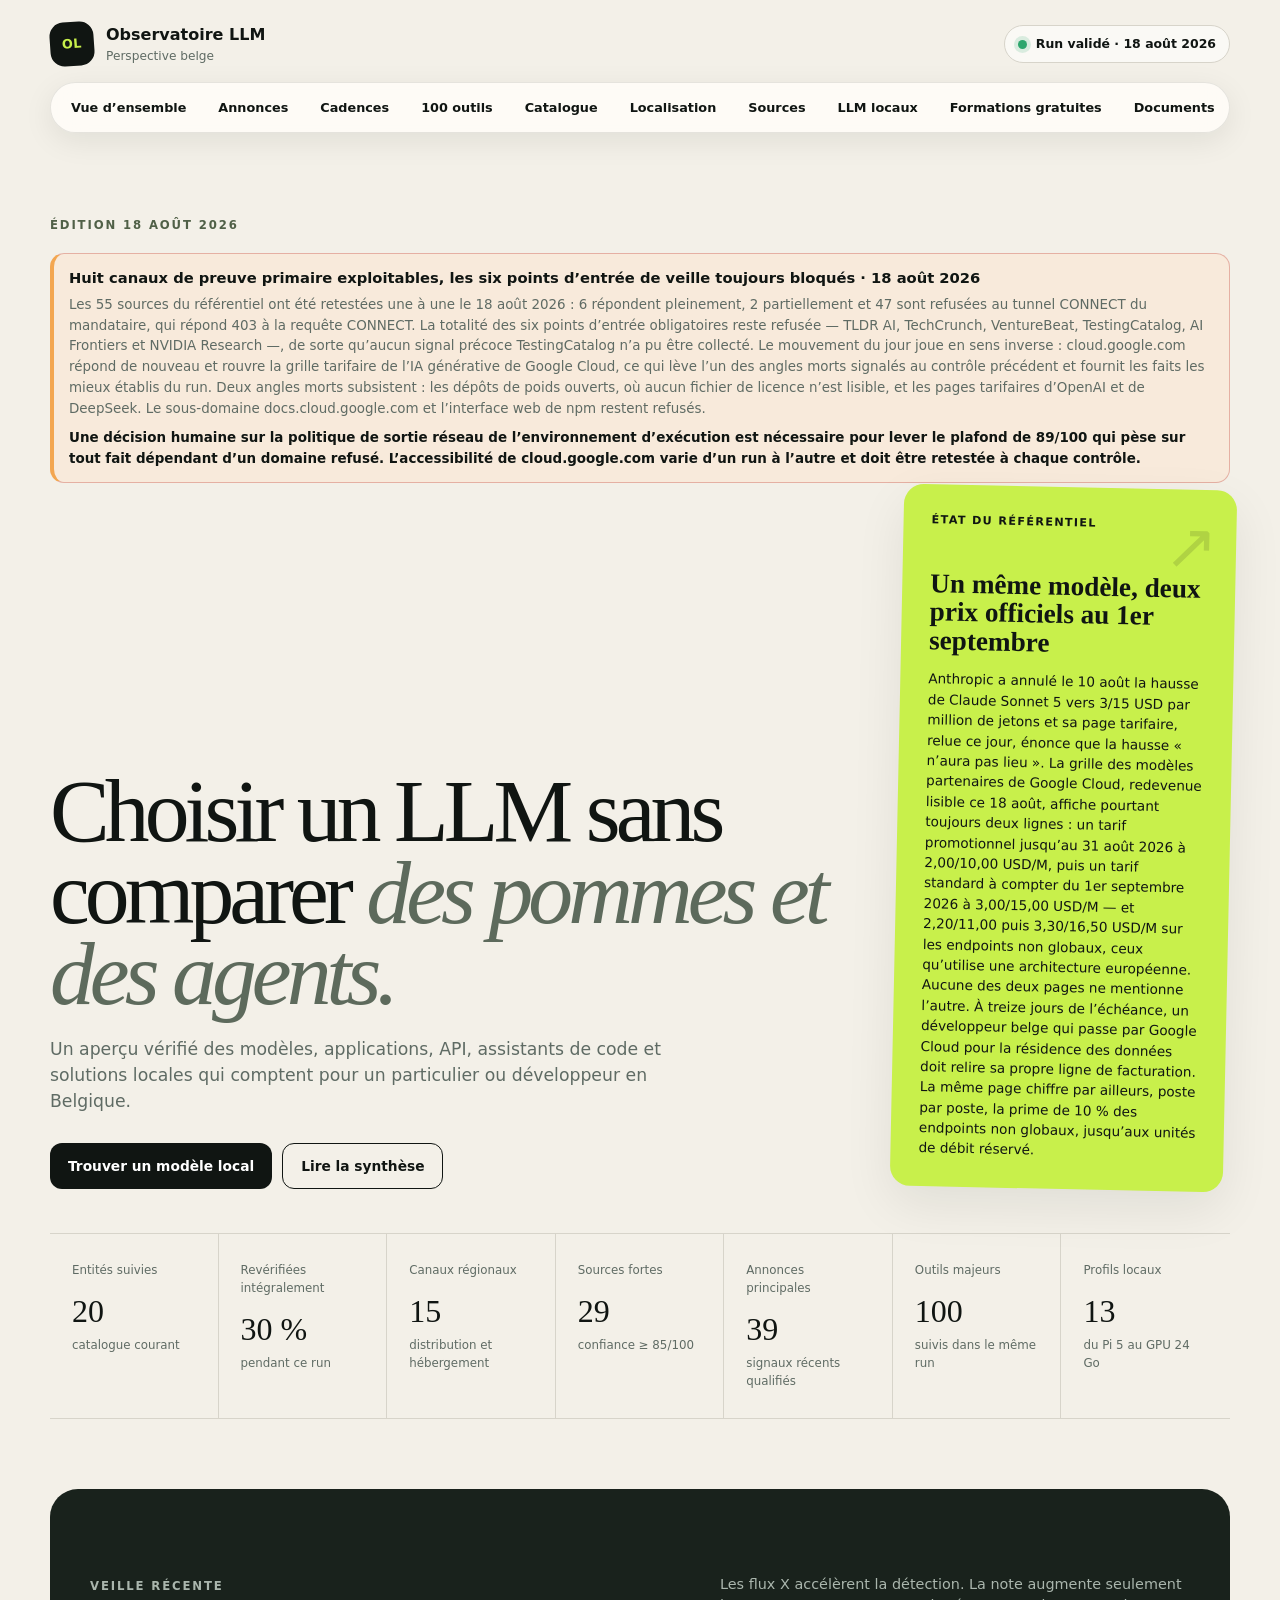
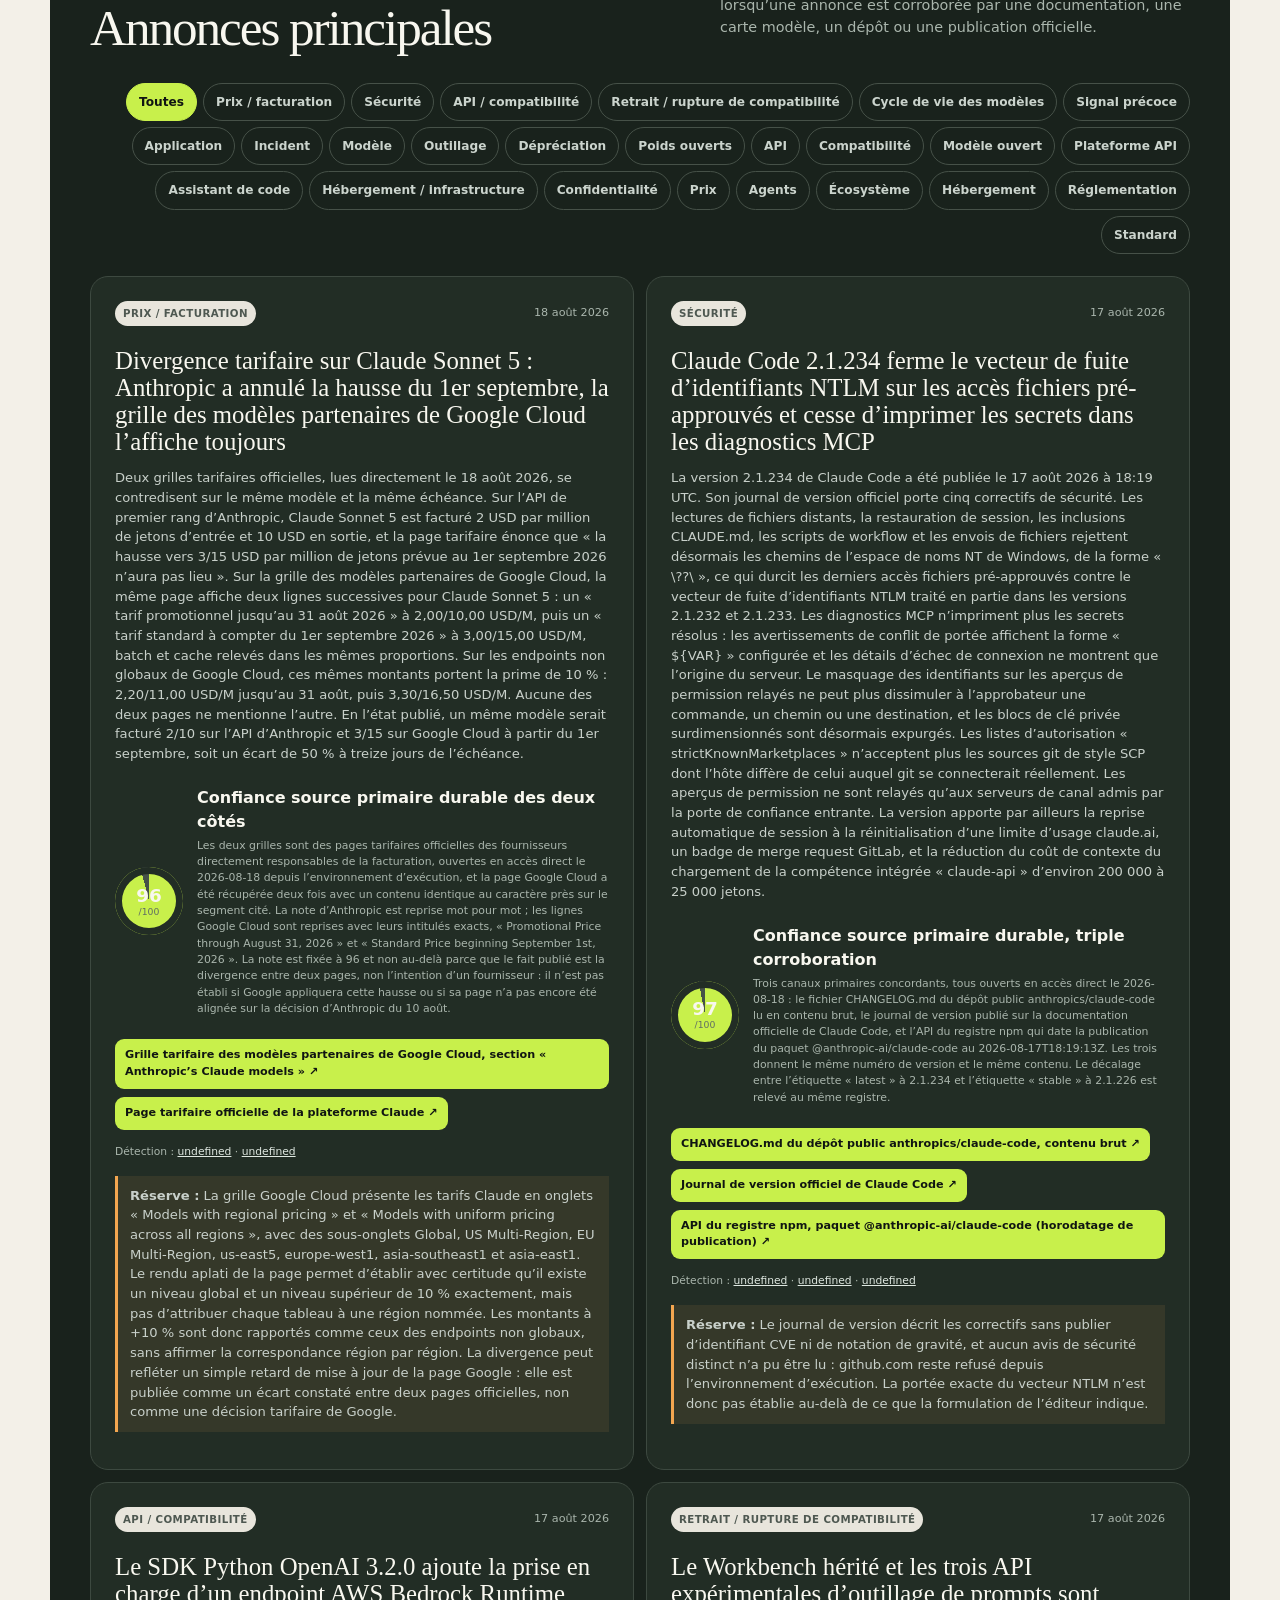
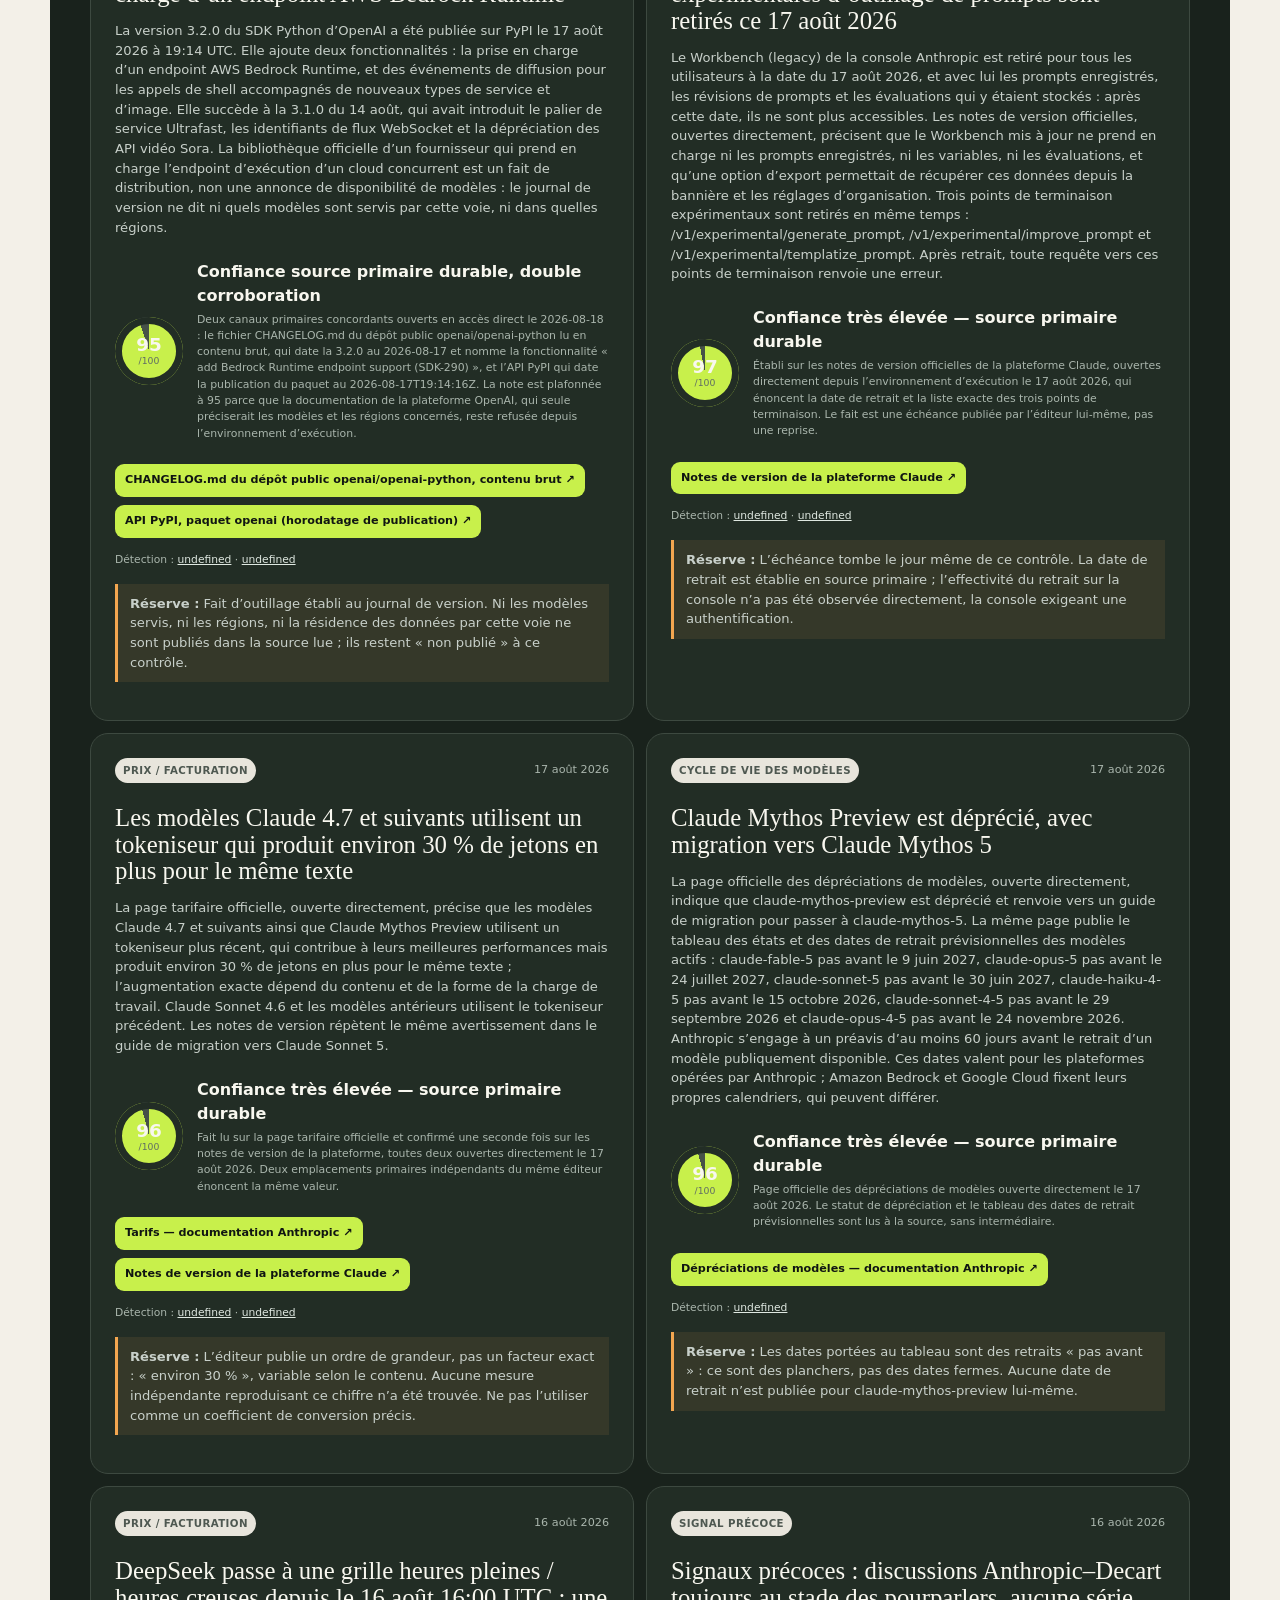
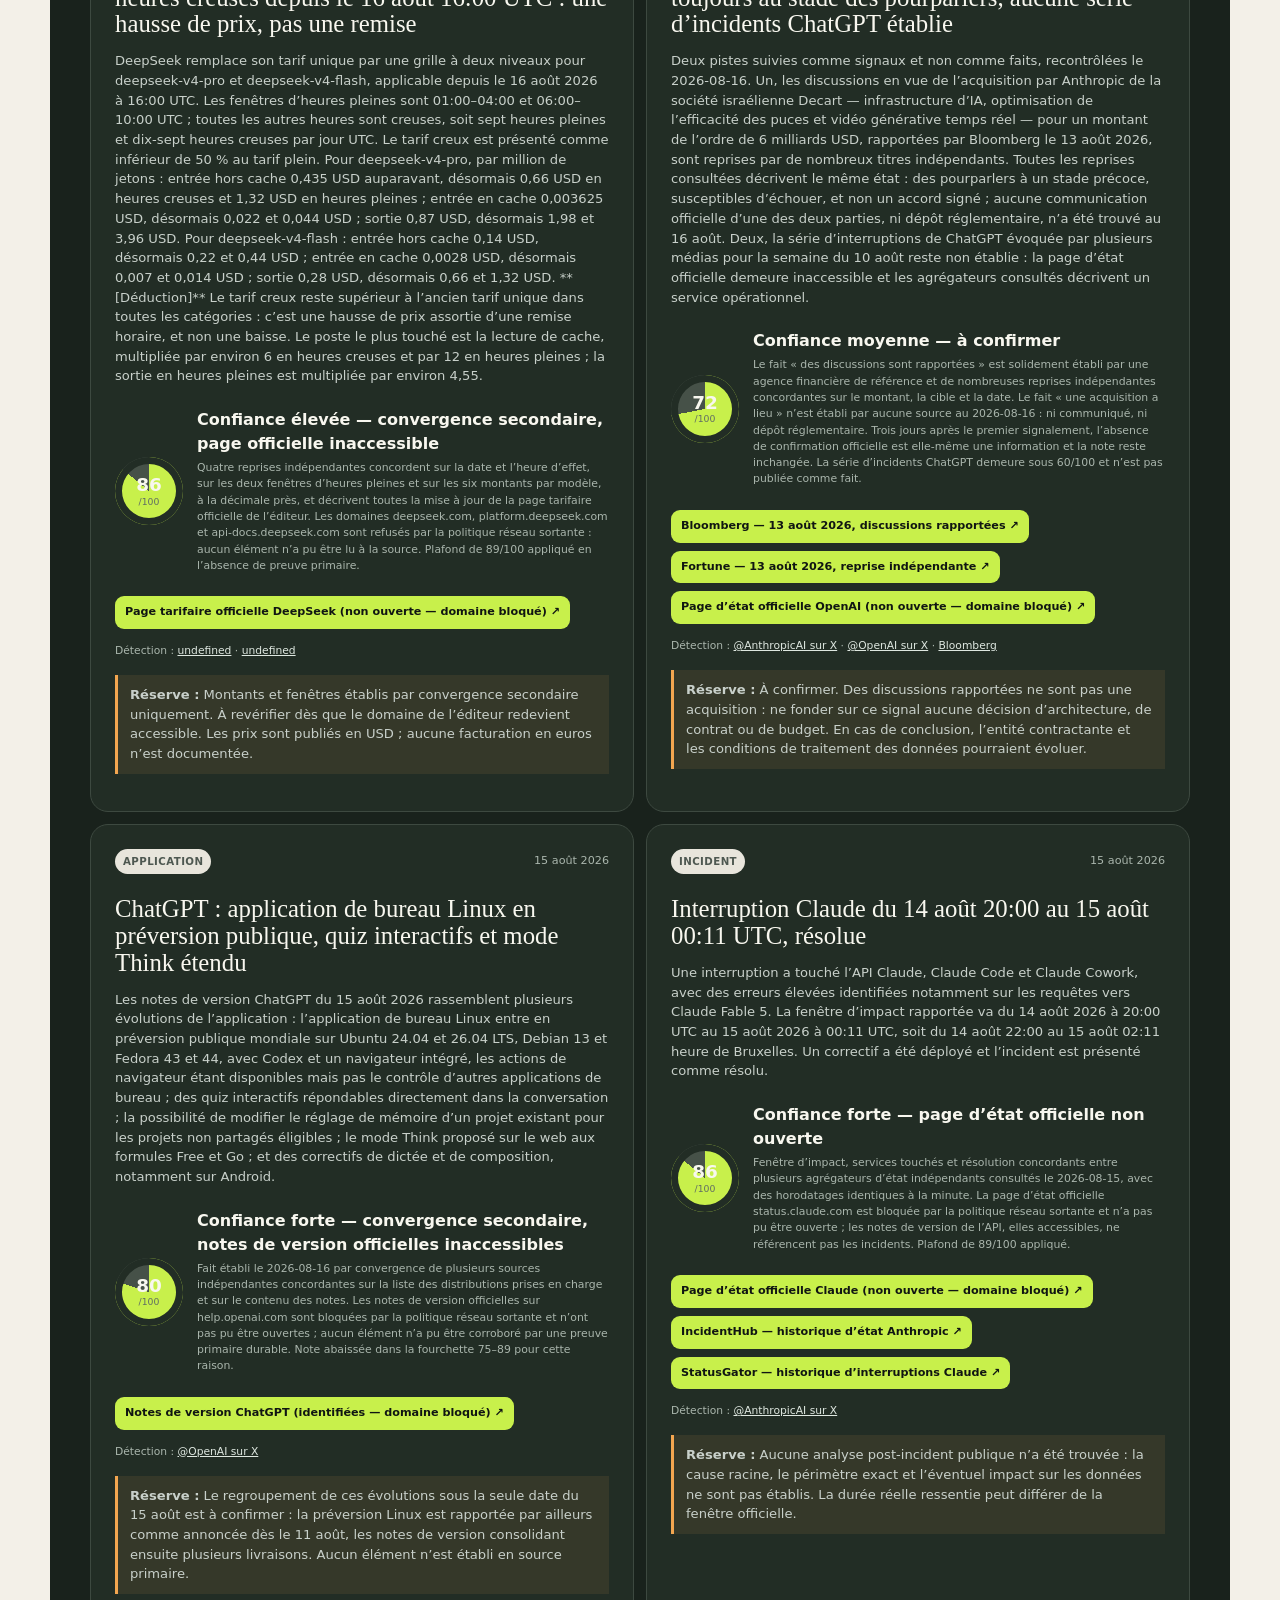
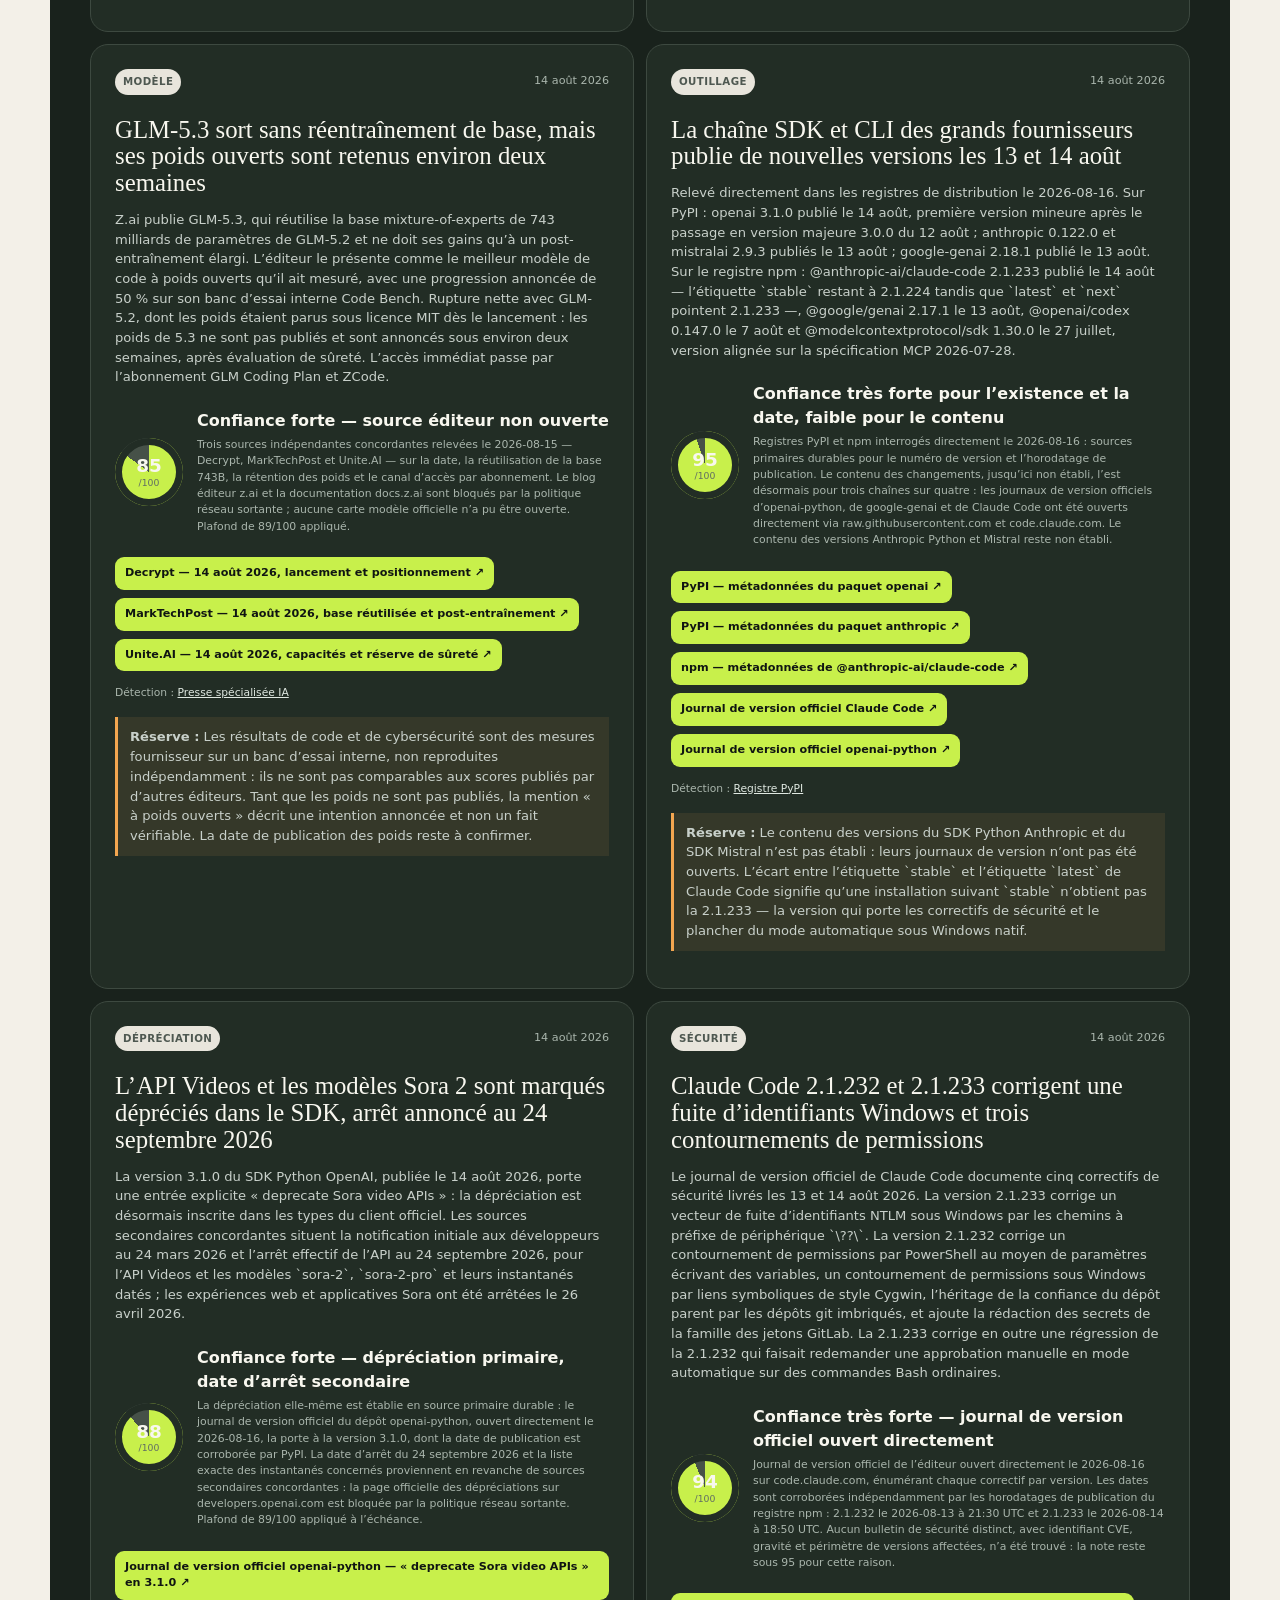
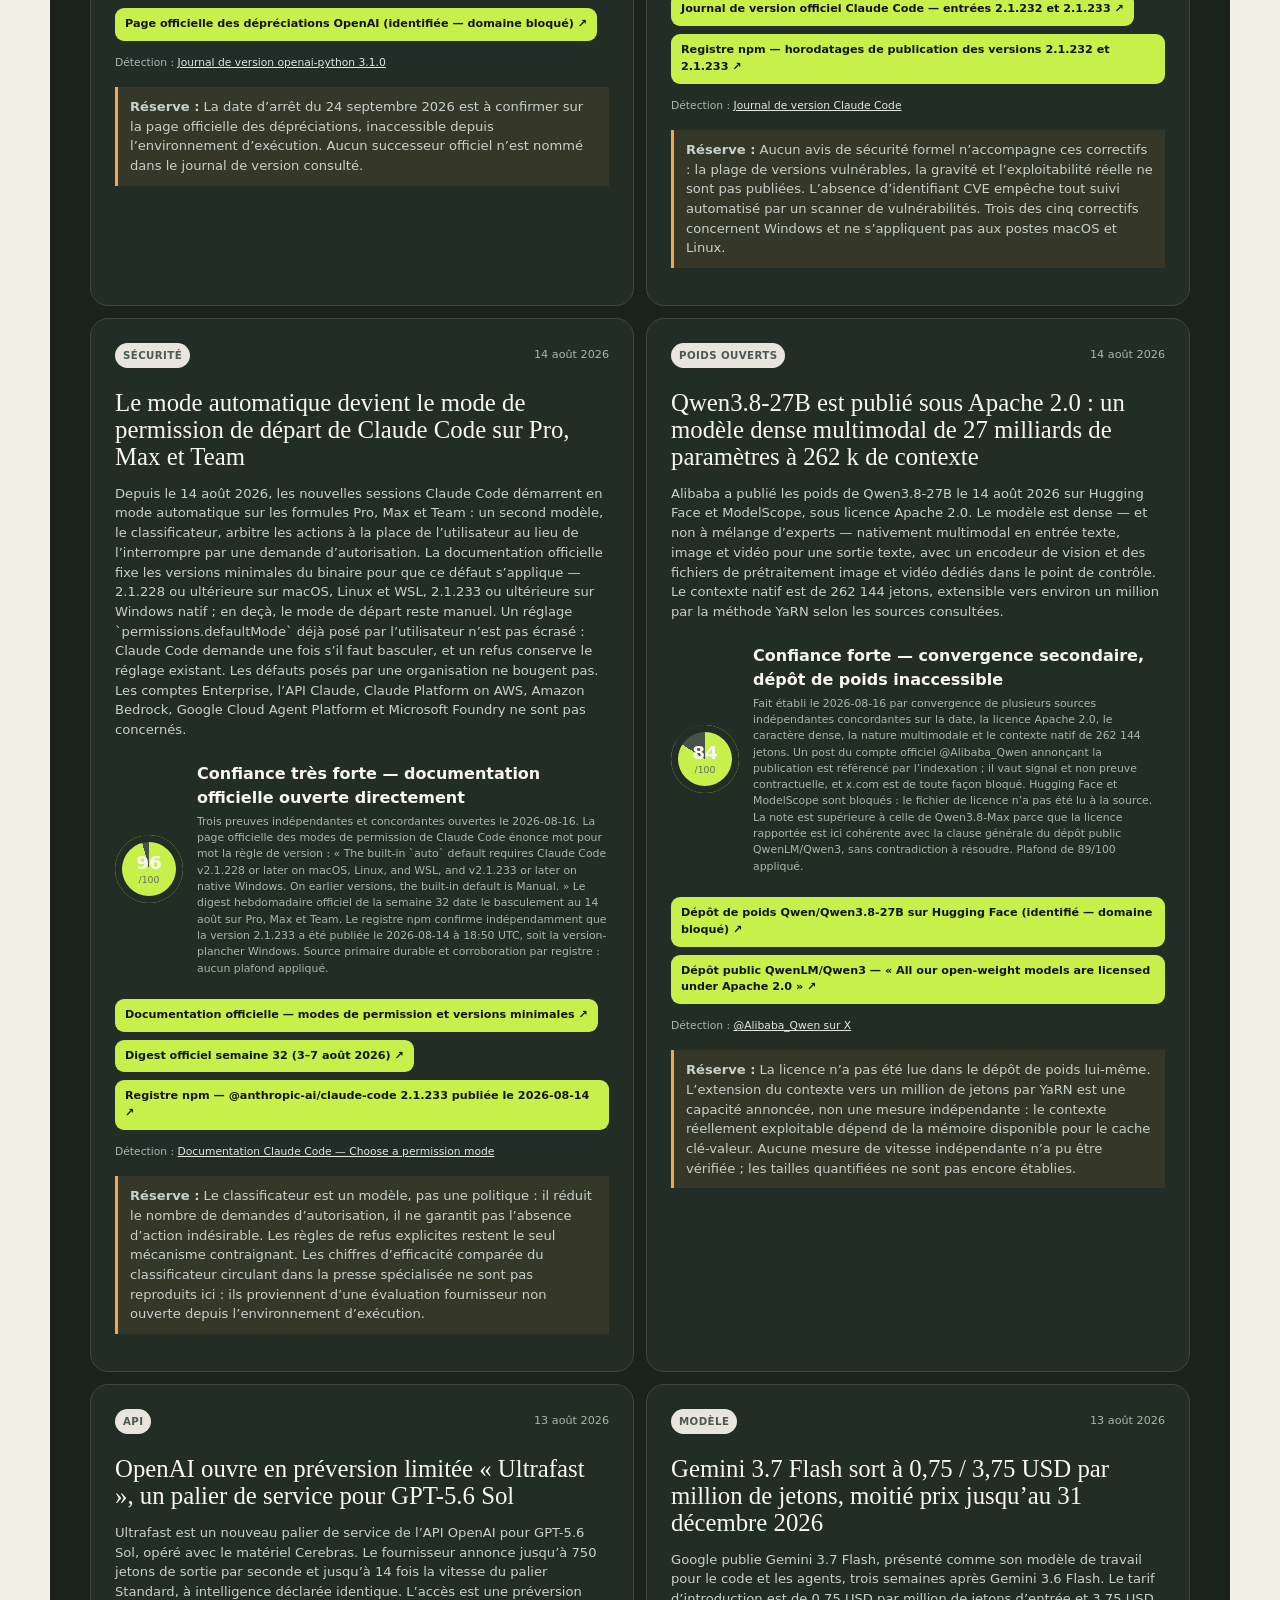
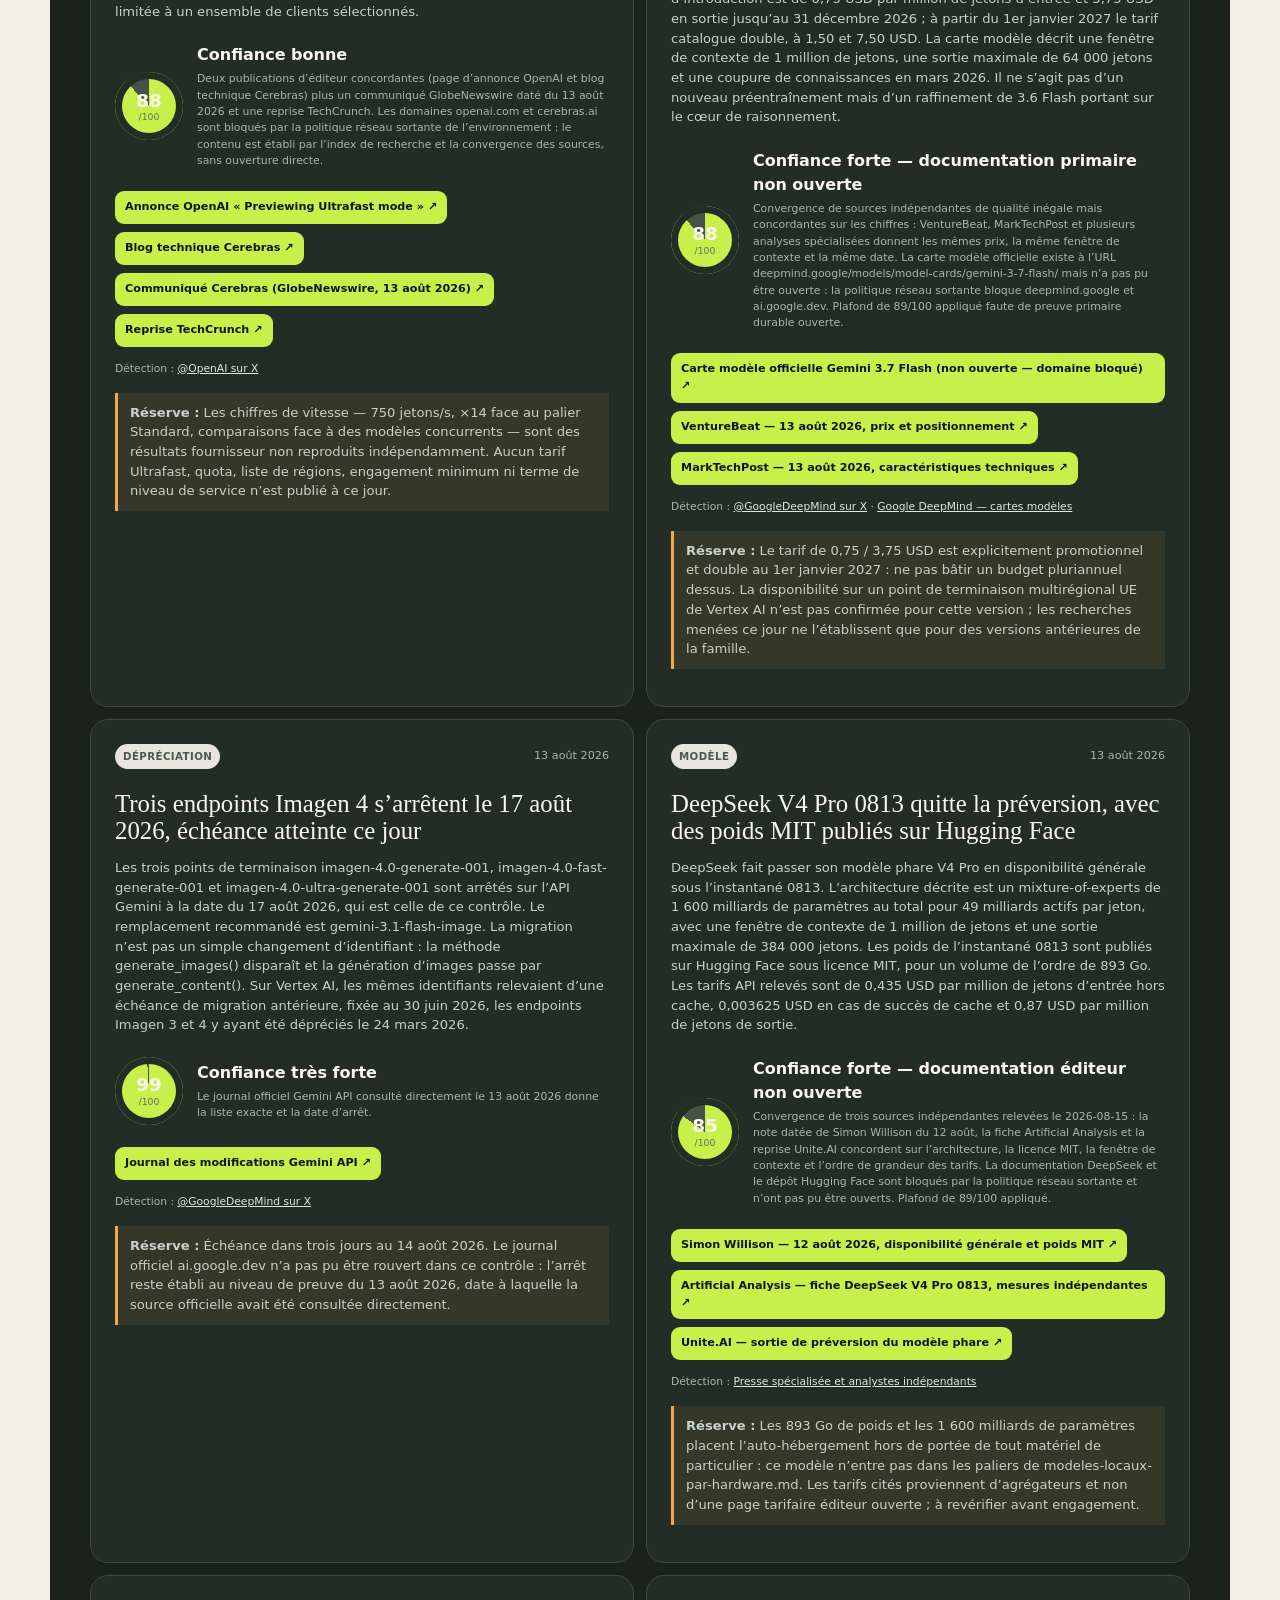
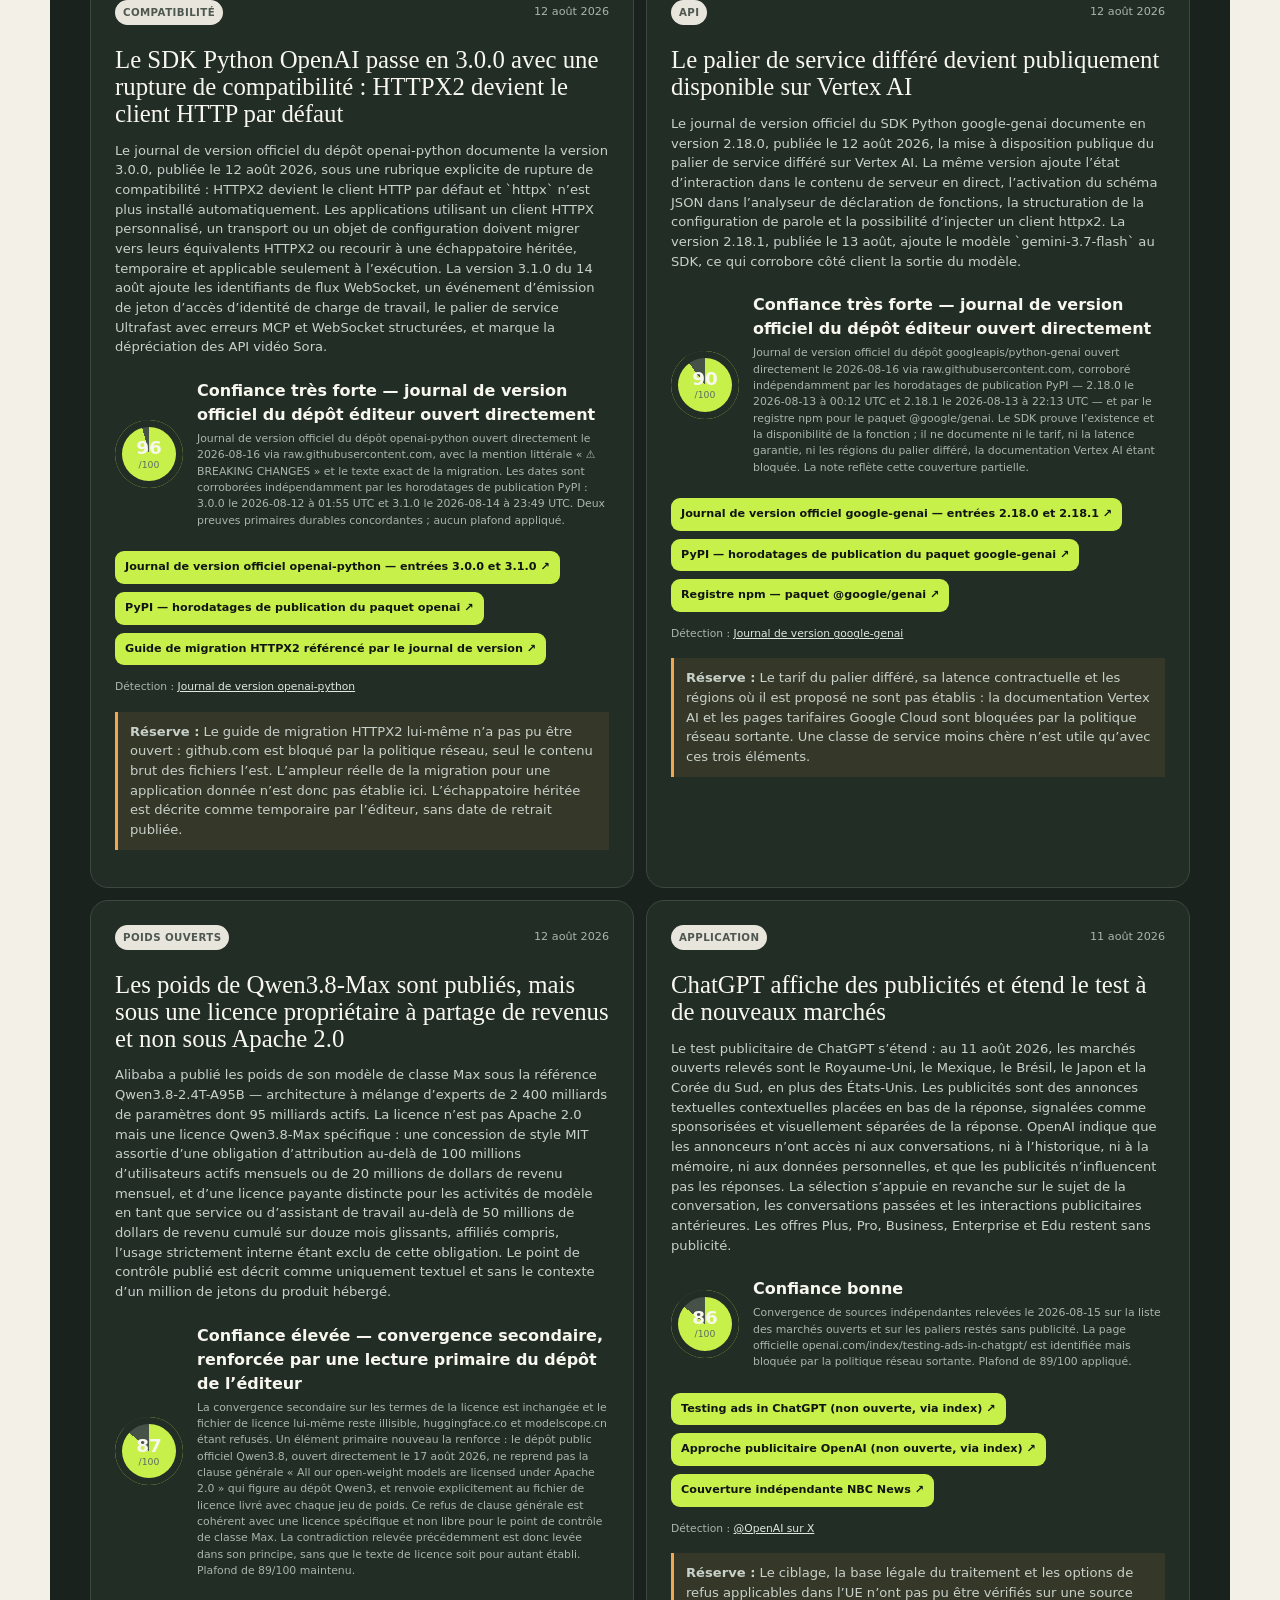
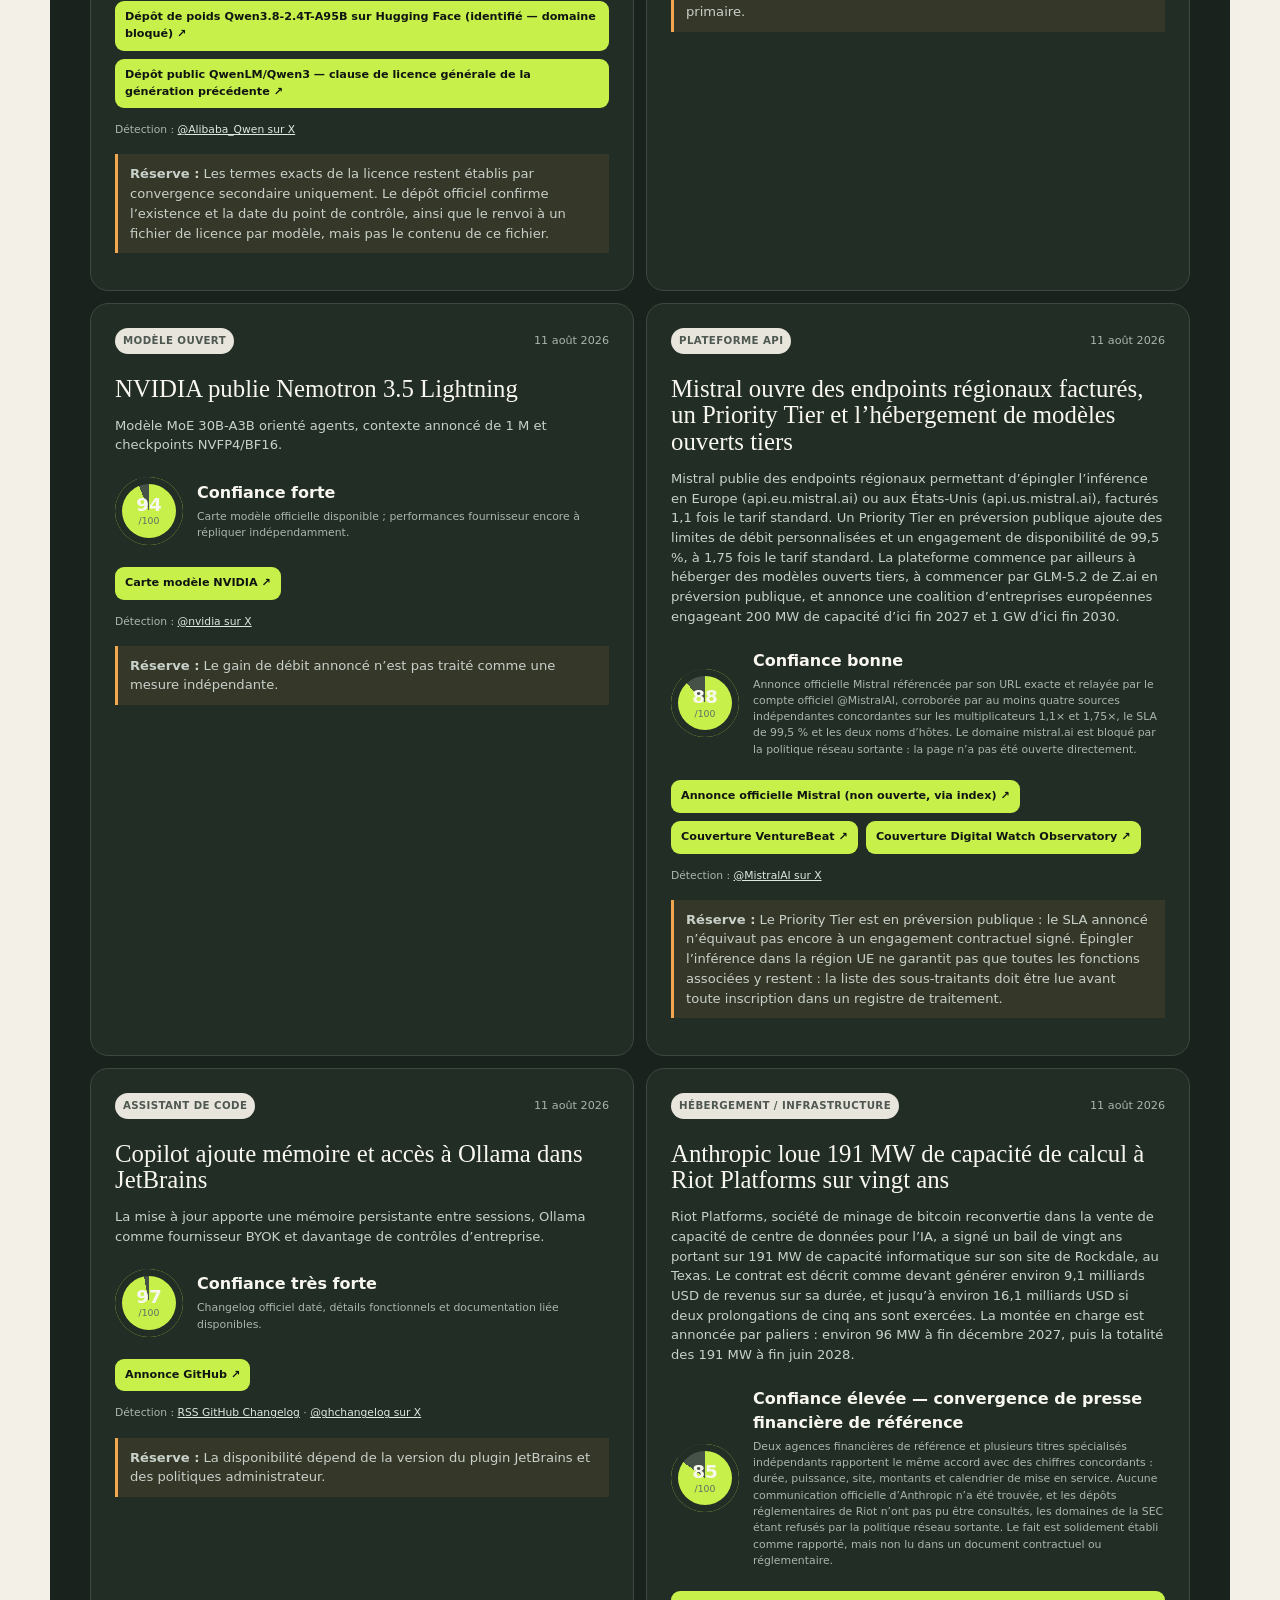
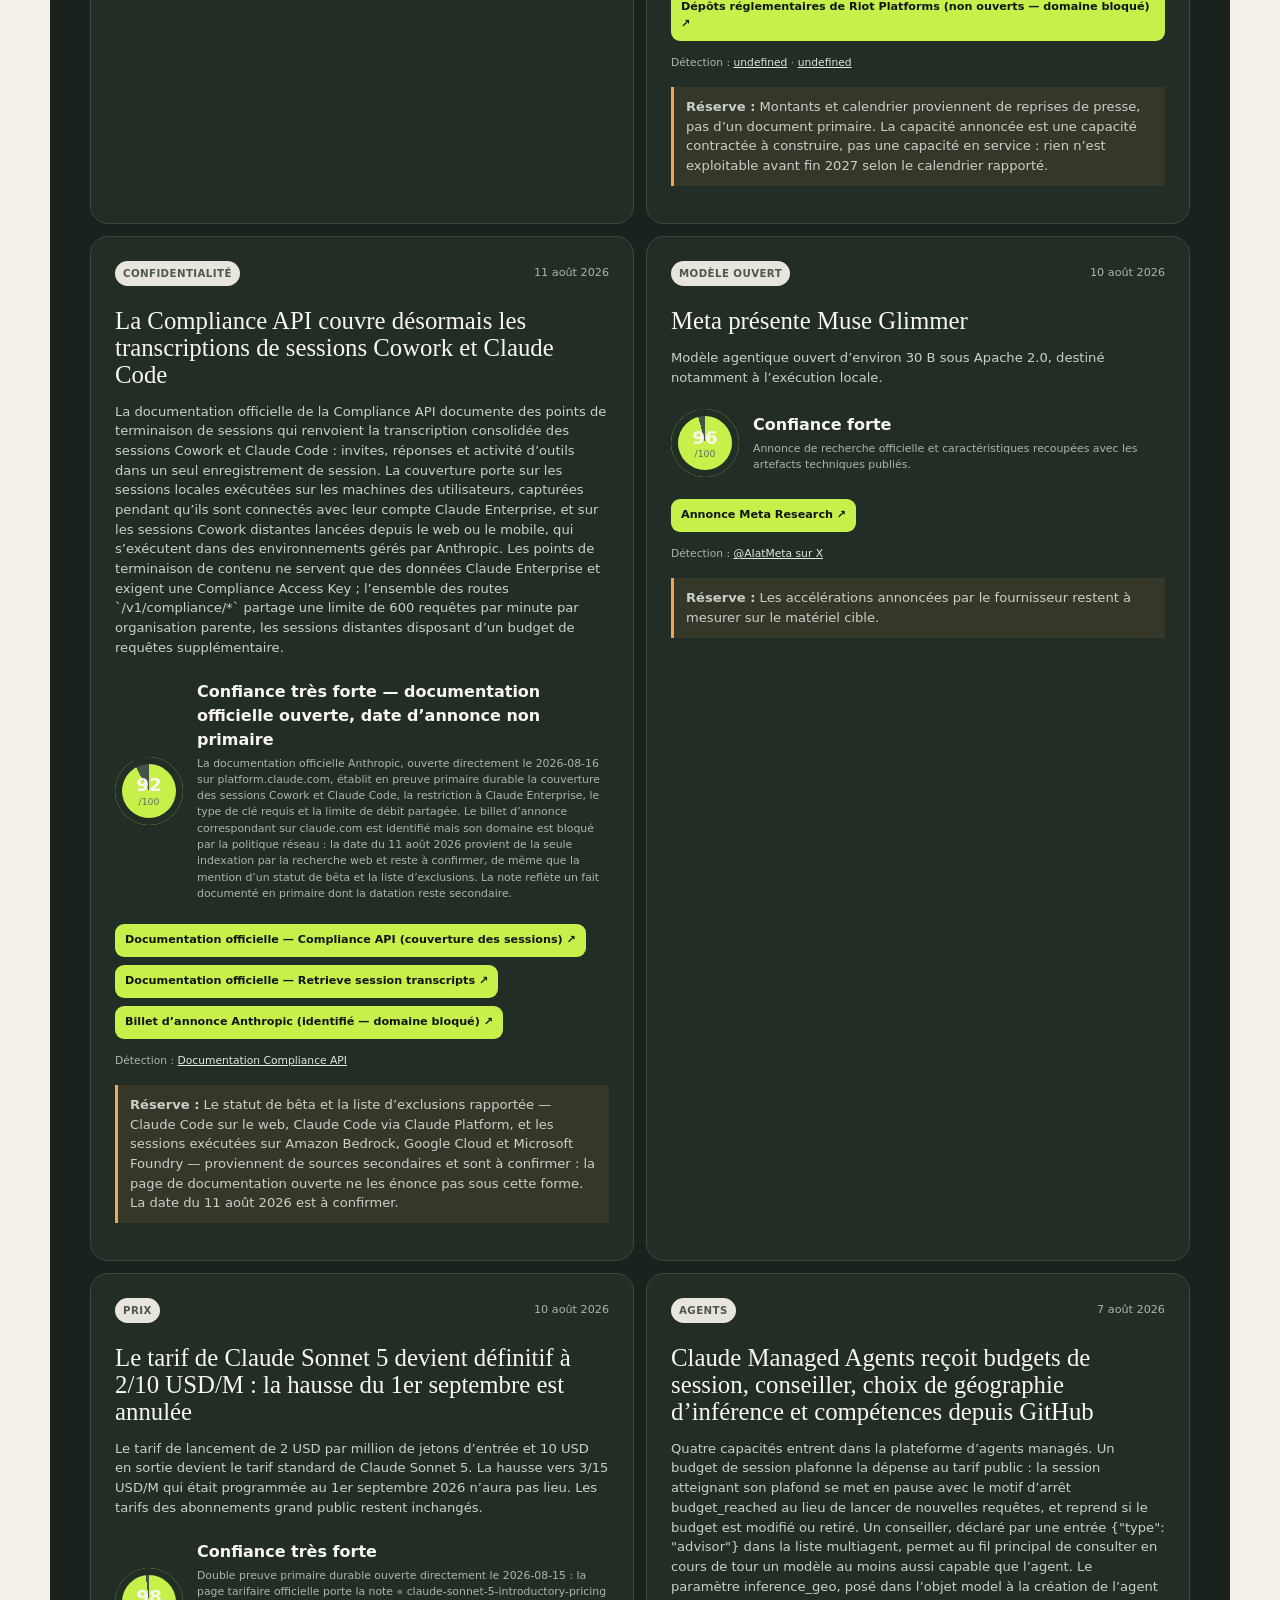
==== commit 439d4c78: "feat(observatoire): add free AI training page and job" ====
--- a/ObservationLLM/dashboard/index.html
+++ b/ObservationLLM/dashboard/index.html
@@ -33,6 +33,7 @@
       <a href="#hosting">Localisation</a>
       <a href="#sources">Sources</a>
       <a href="#local">LLM locaux</a>
+      <a href="formations-ia-gratuites.html">Formations gratuites</a>
       <a href="#documents">Documents</a>
     </nav>
 
@@ -184,6 +185,7 @@
           <p>Le dashboard résume. Les hypothèses, limites et sources restent dans les livrables de référence.</p>
         </div>
         <div class="document-grid" id="document-grid"></div>
+        <a class="section-link" href="formations-ia-gratuites.html">Voir les formations gratuites et les nouveautés des grands acteurs →</a>
       </section>
     </main>
 
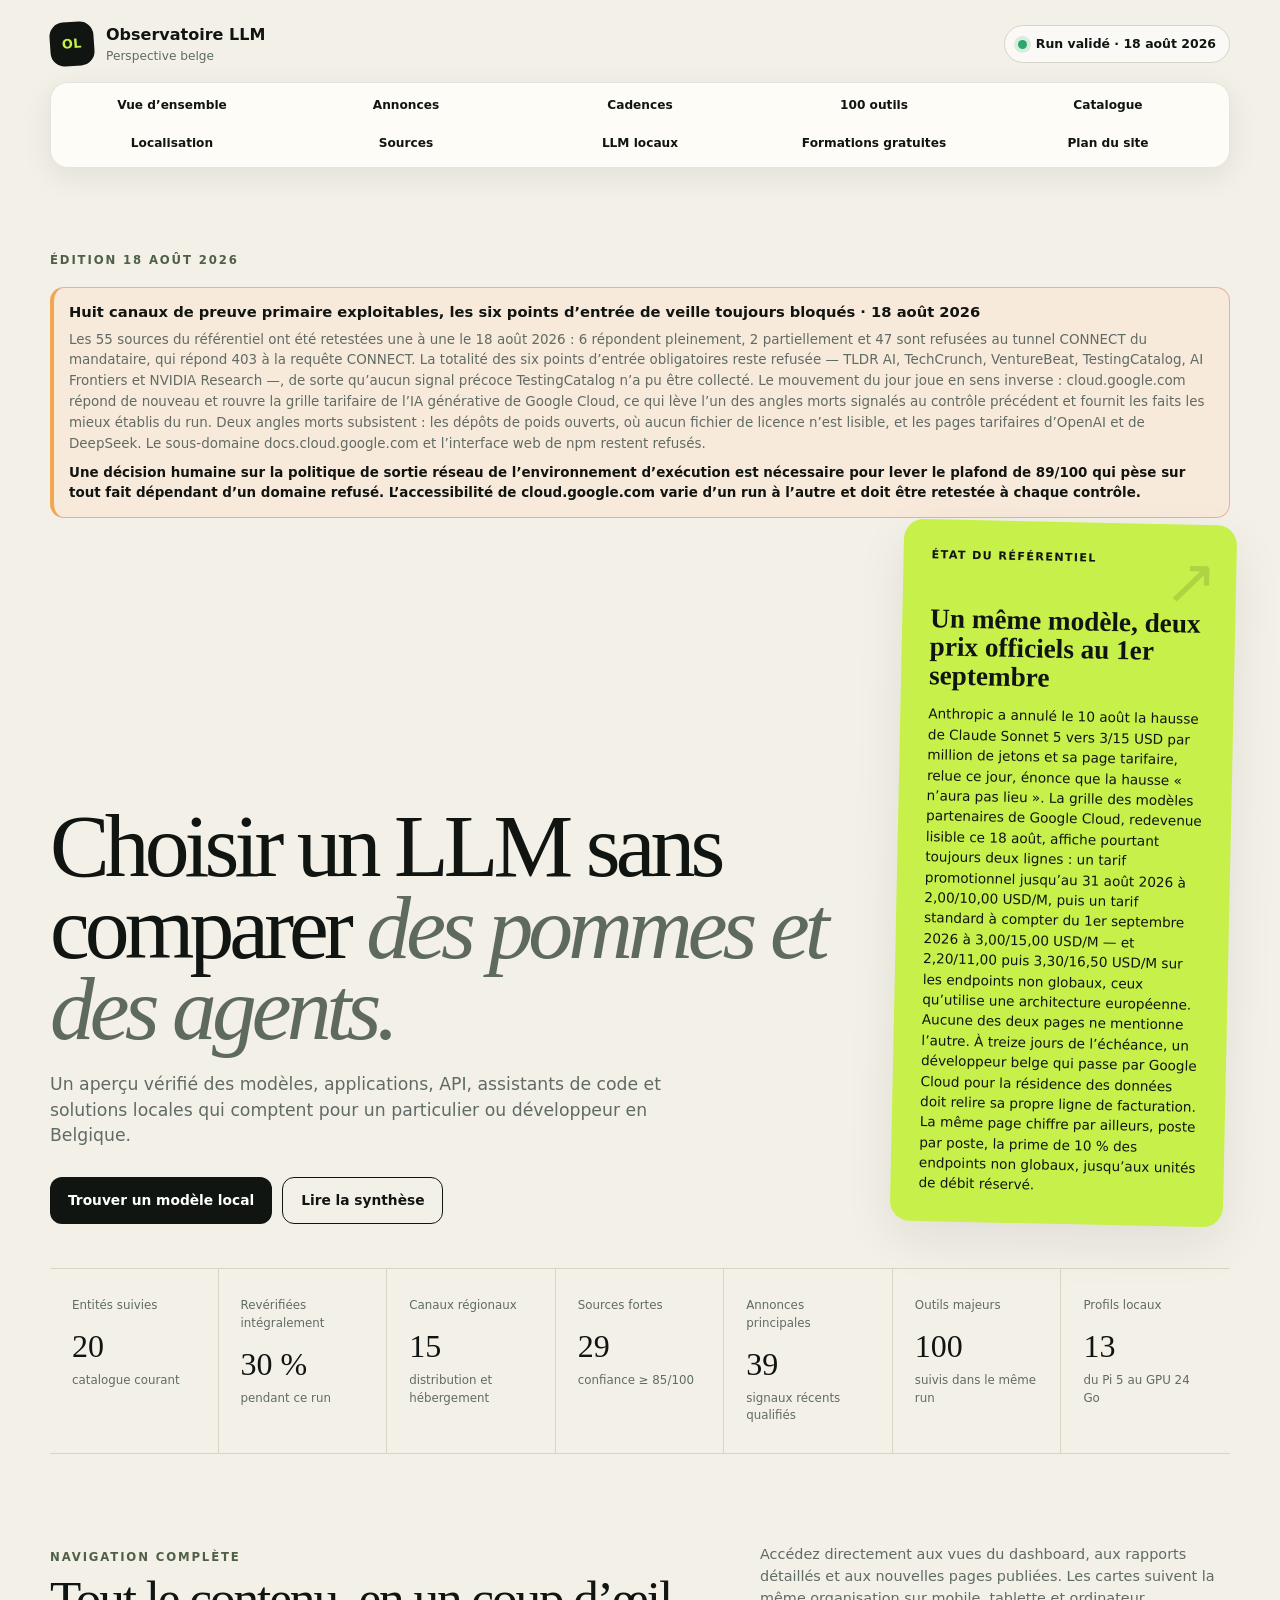
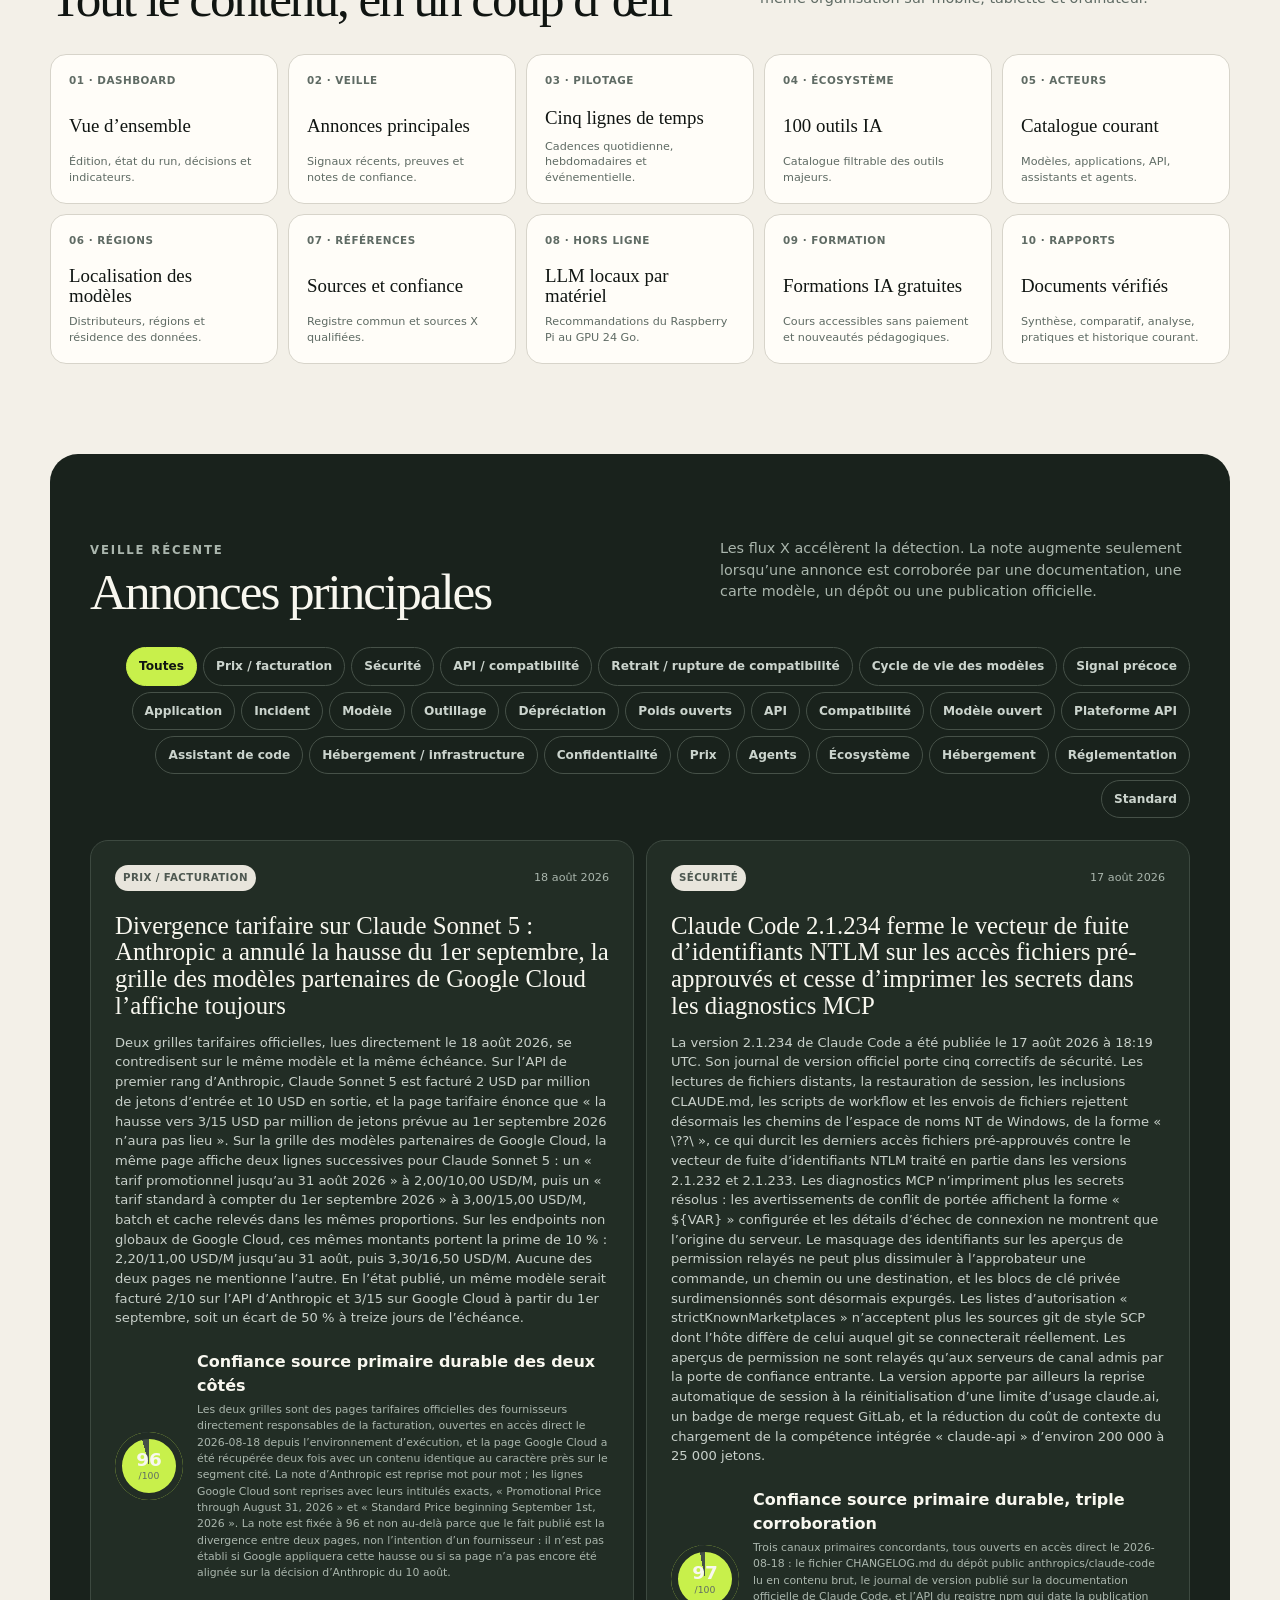
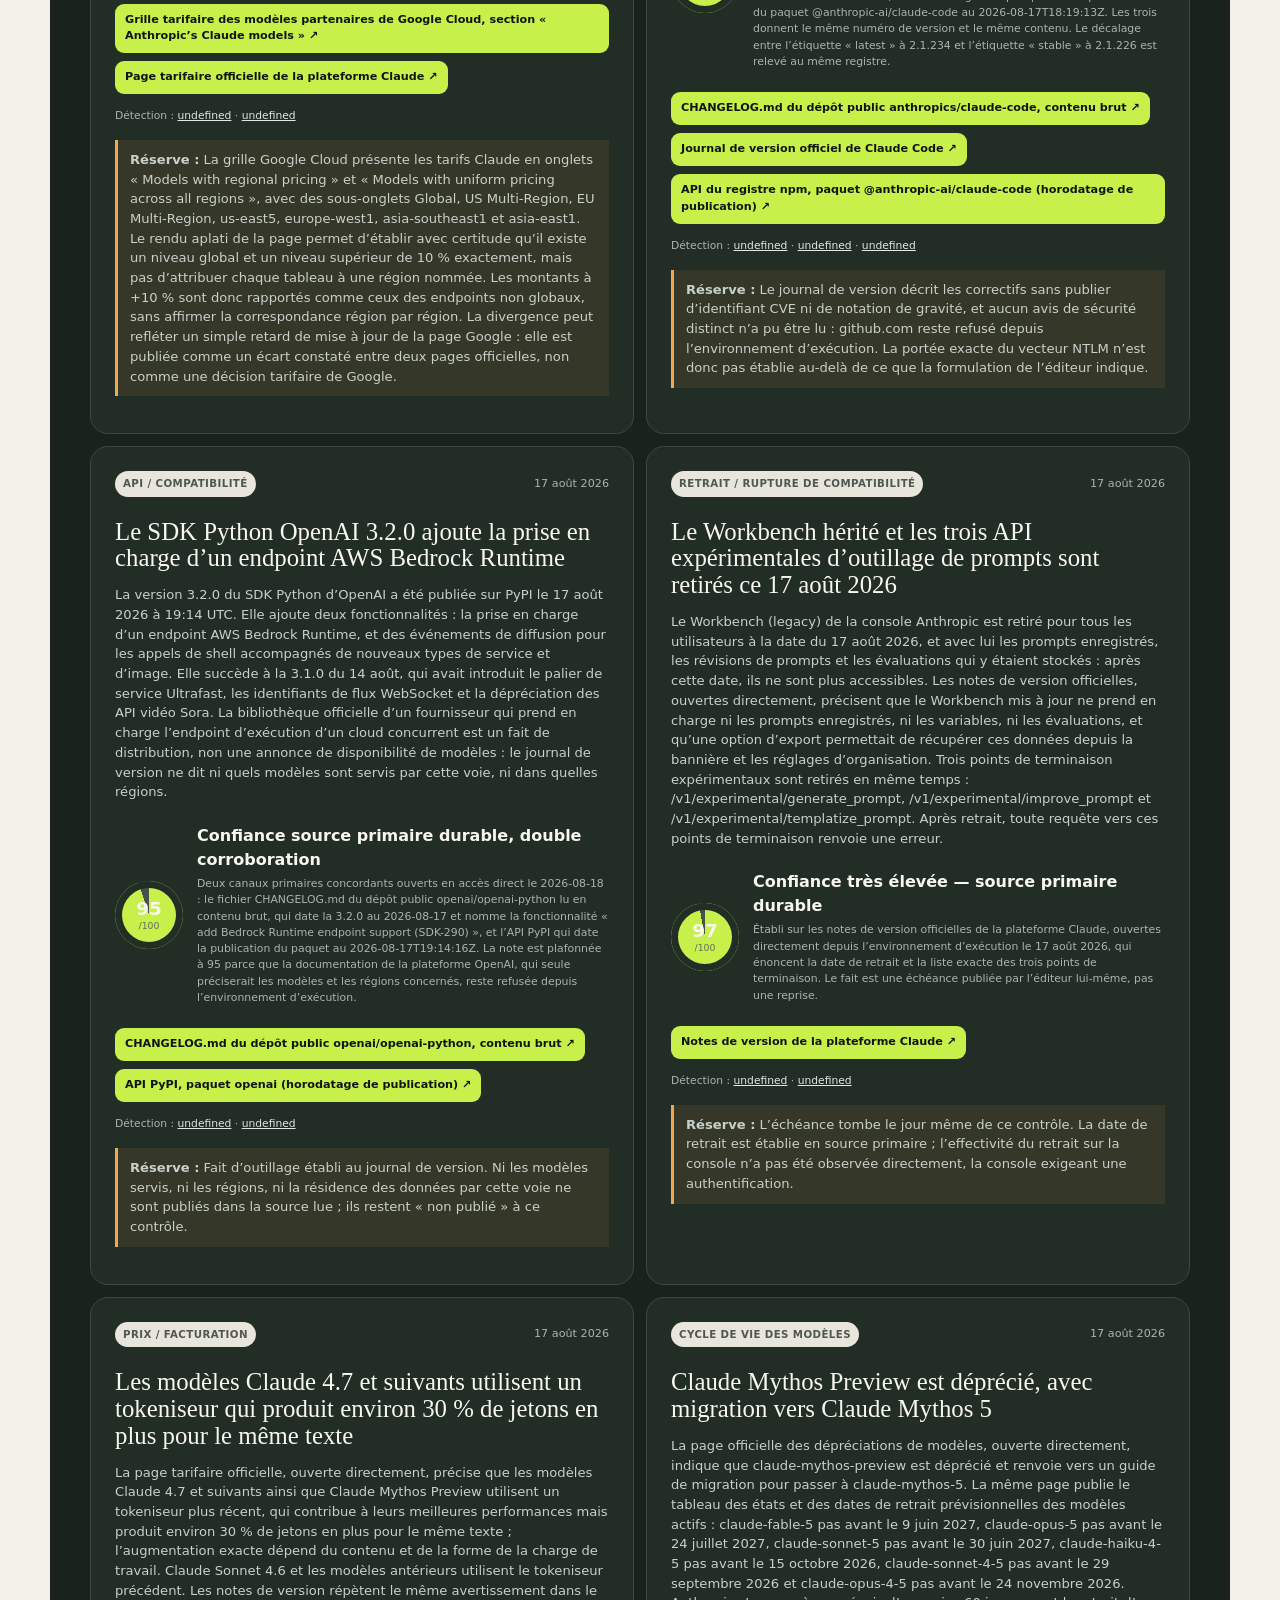
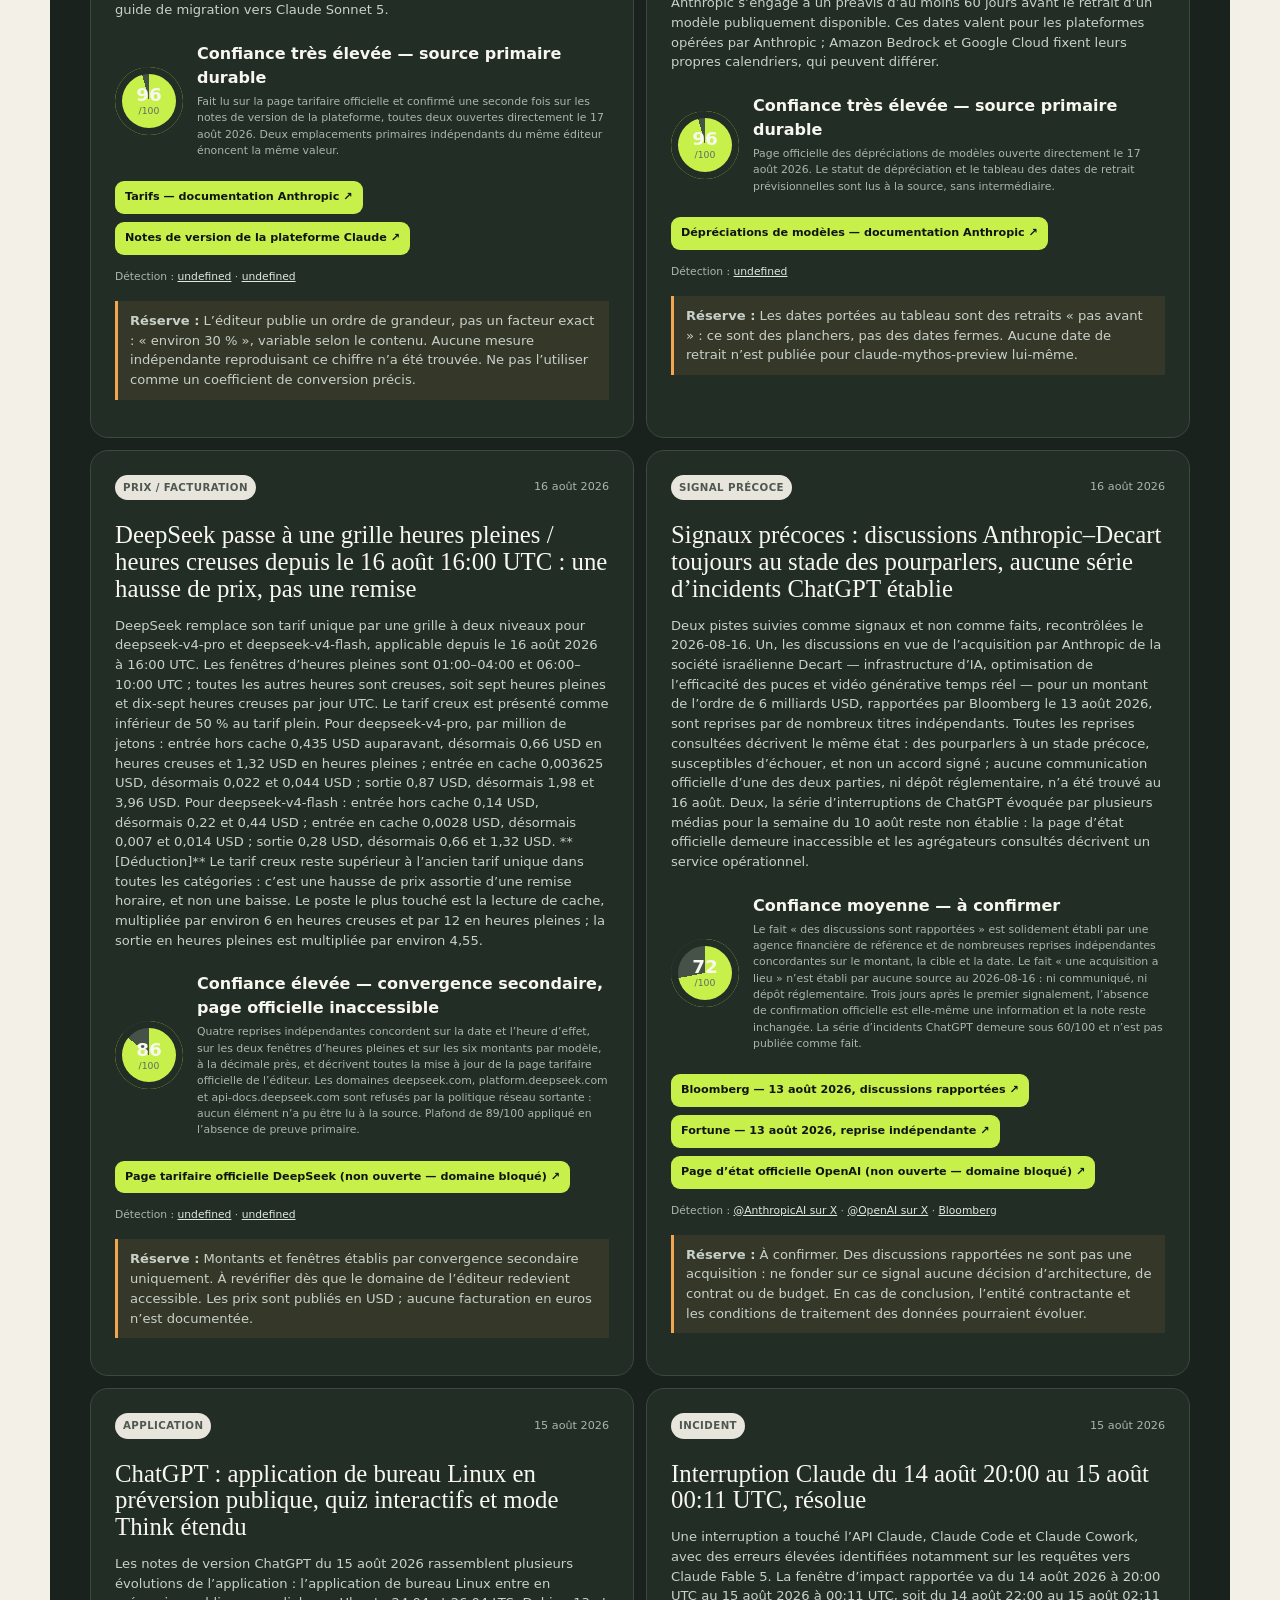
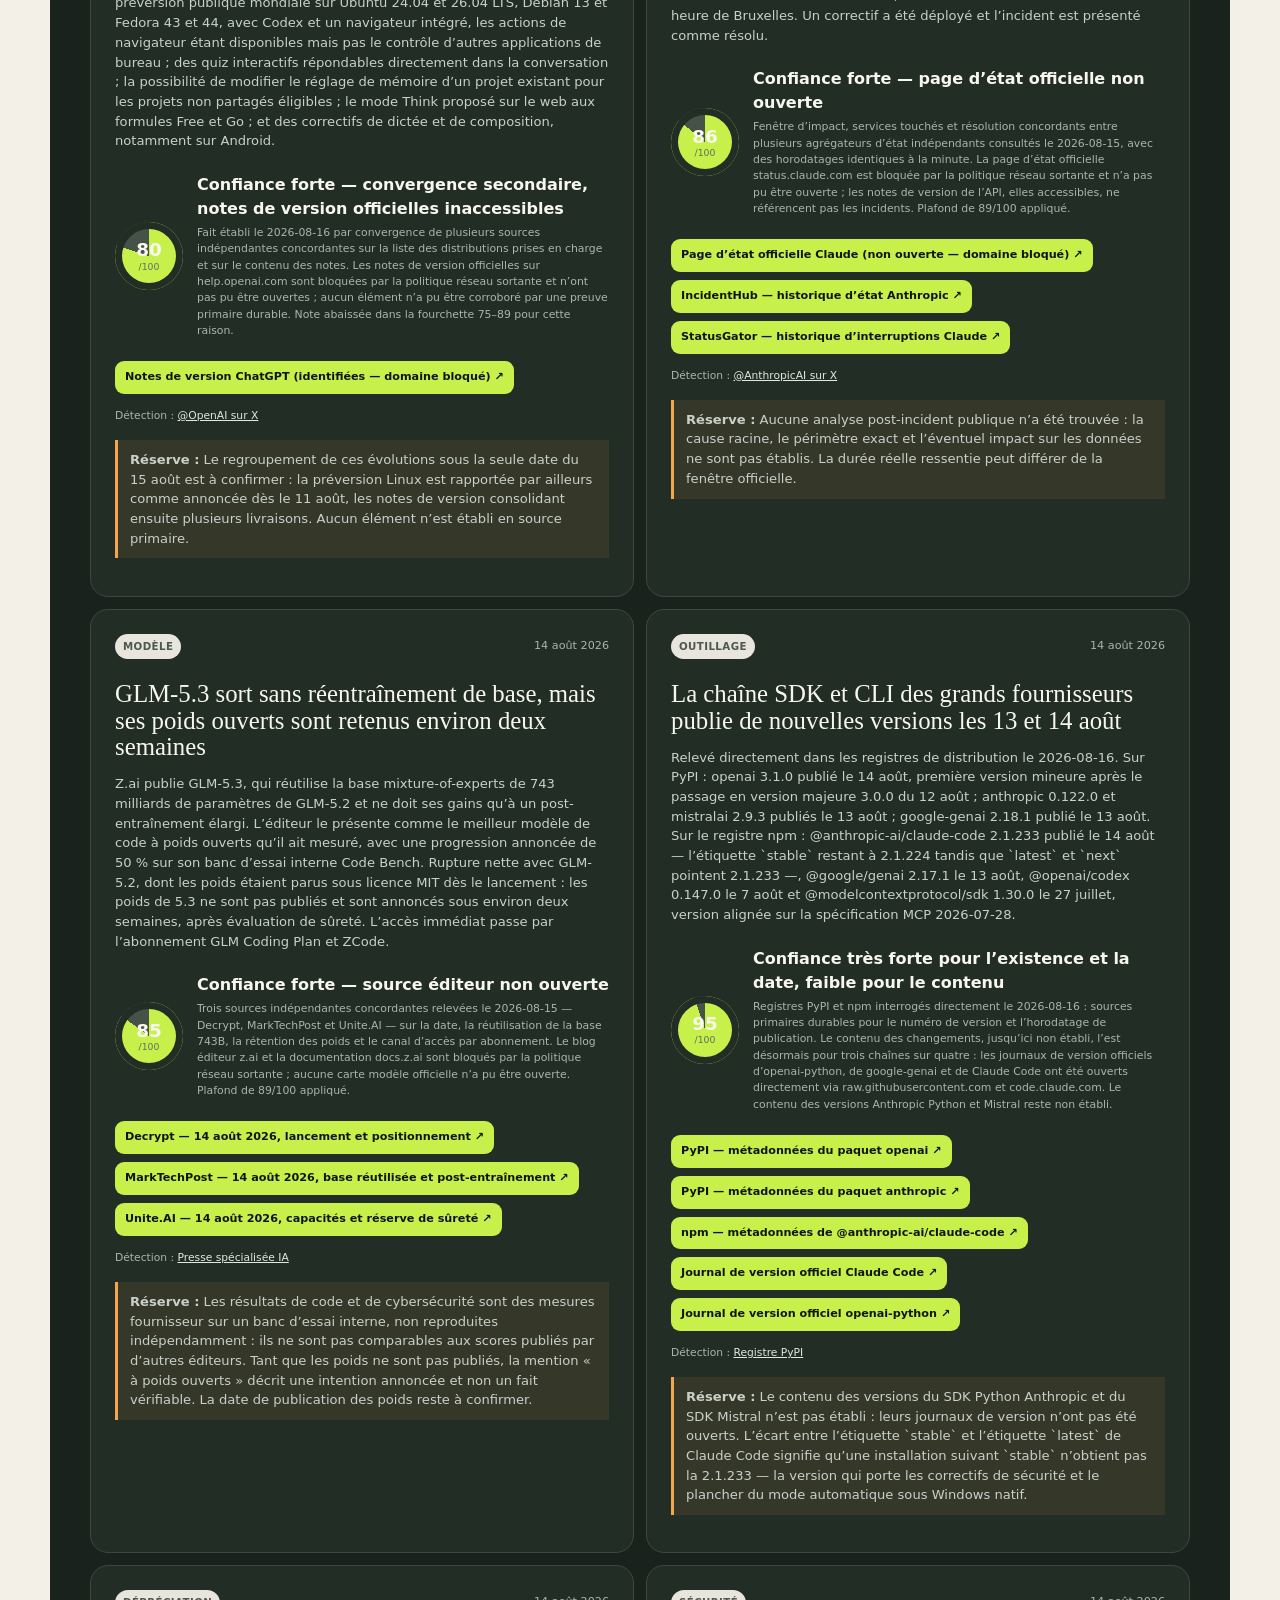
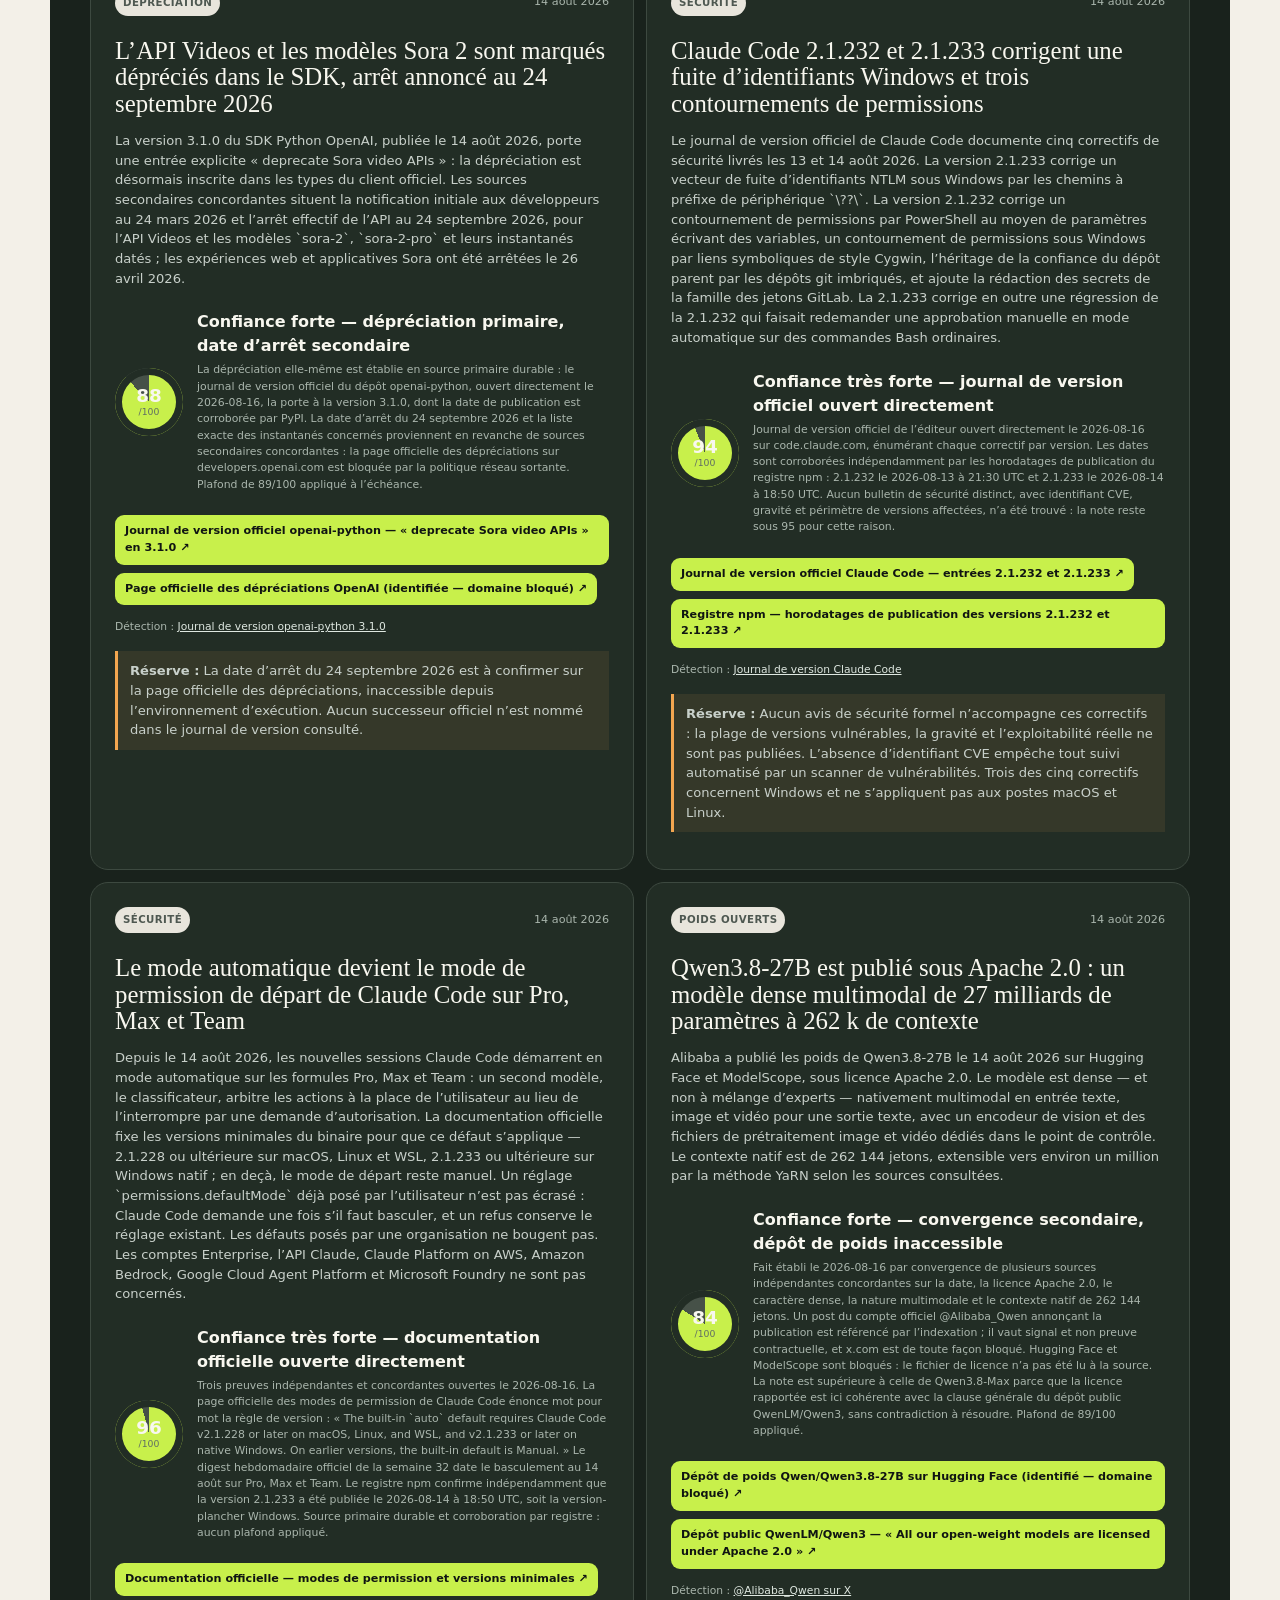
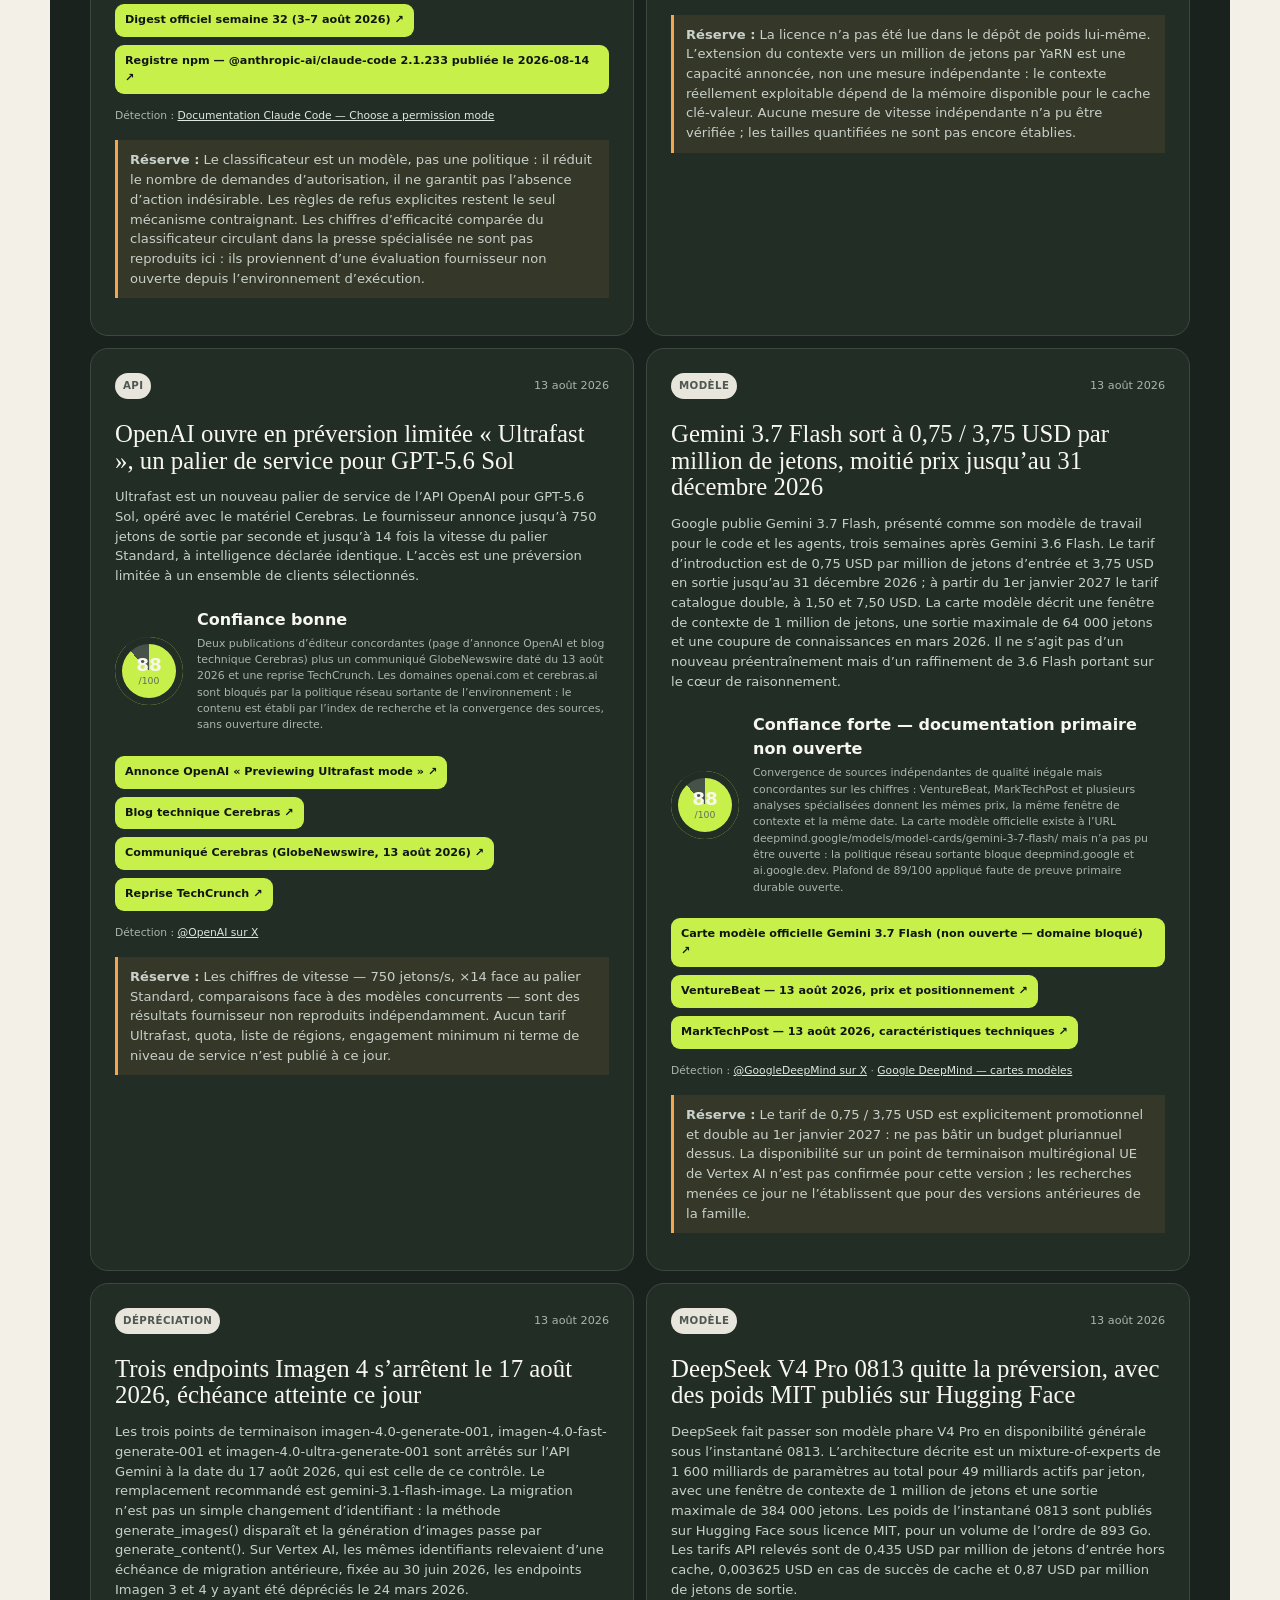
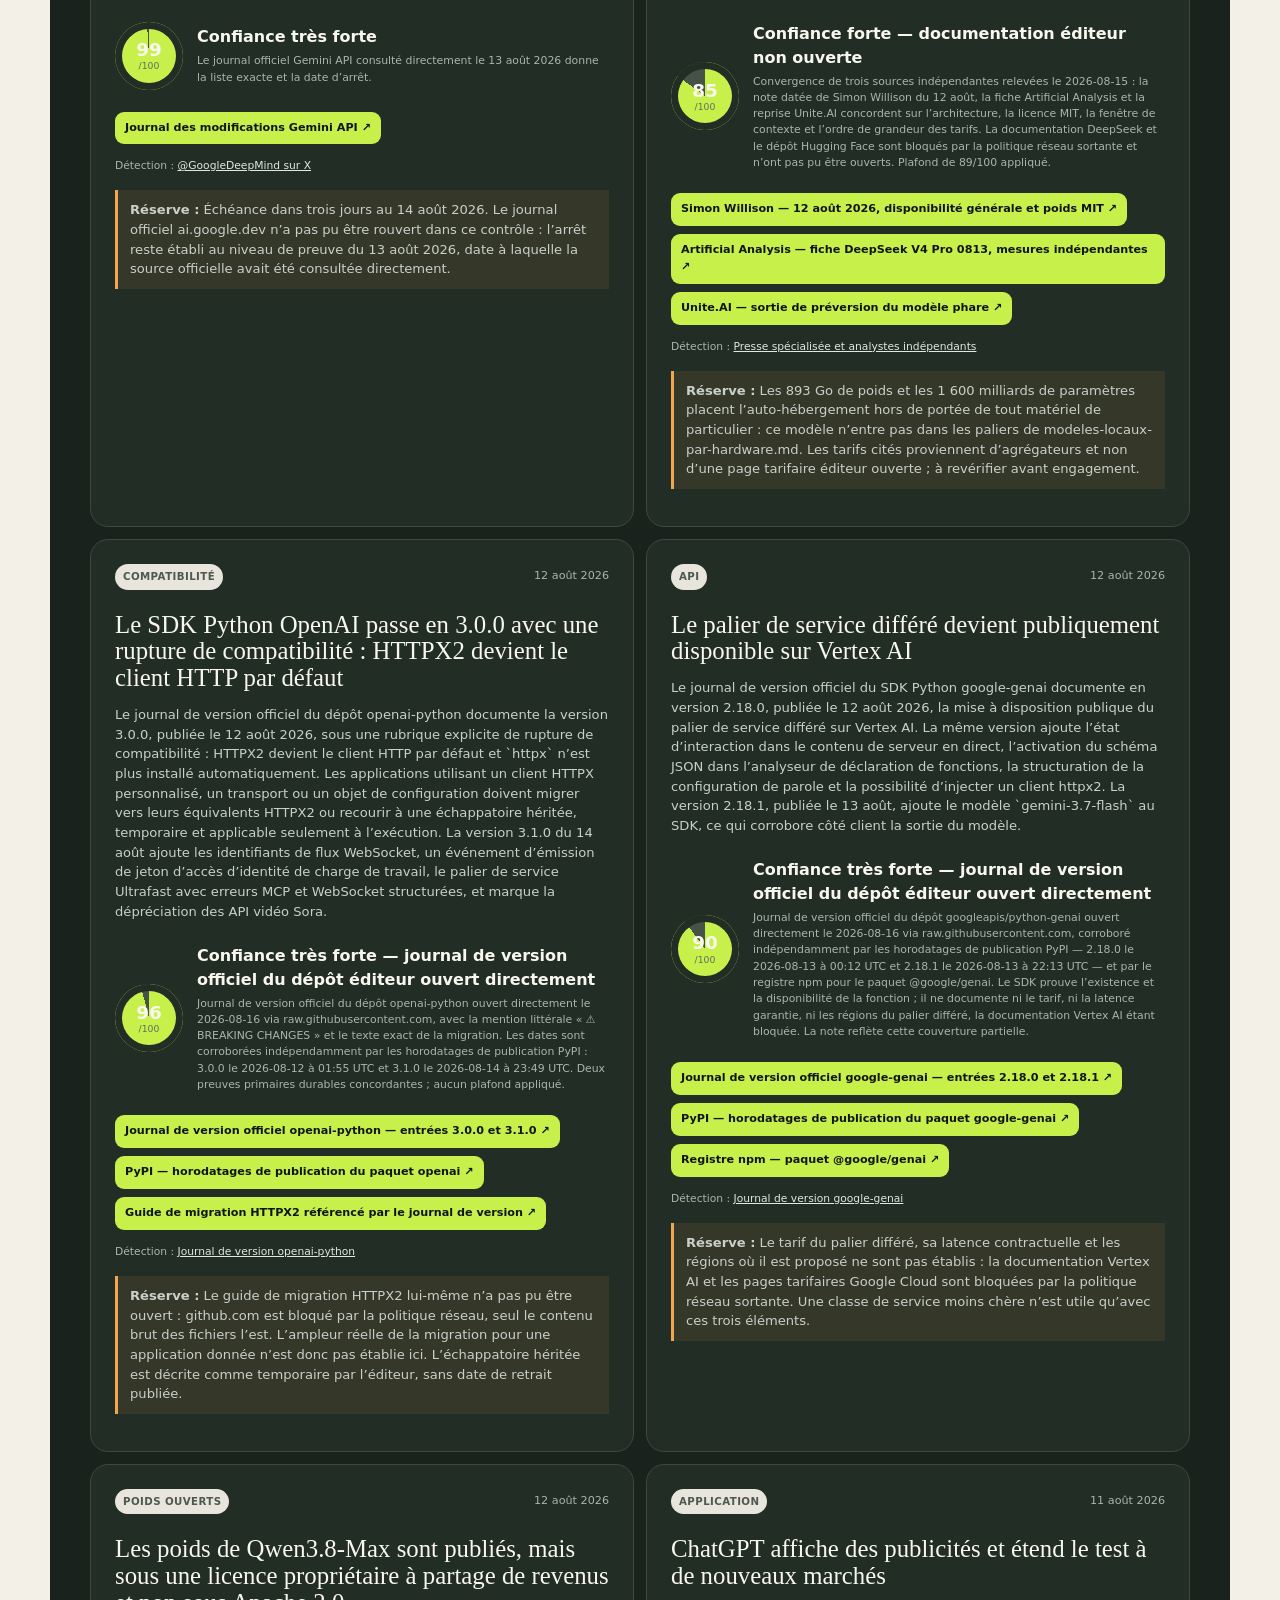
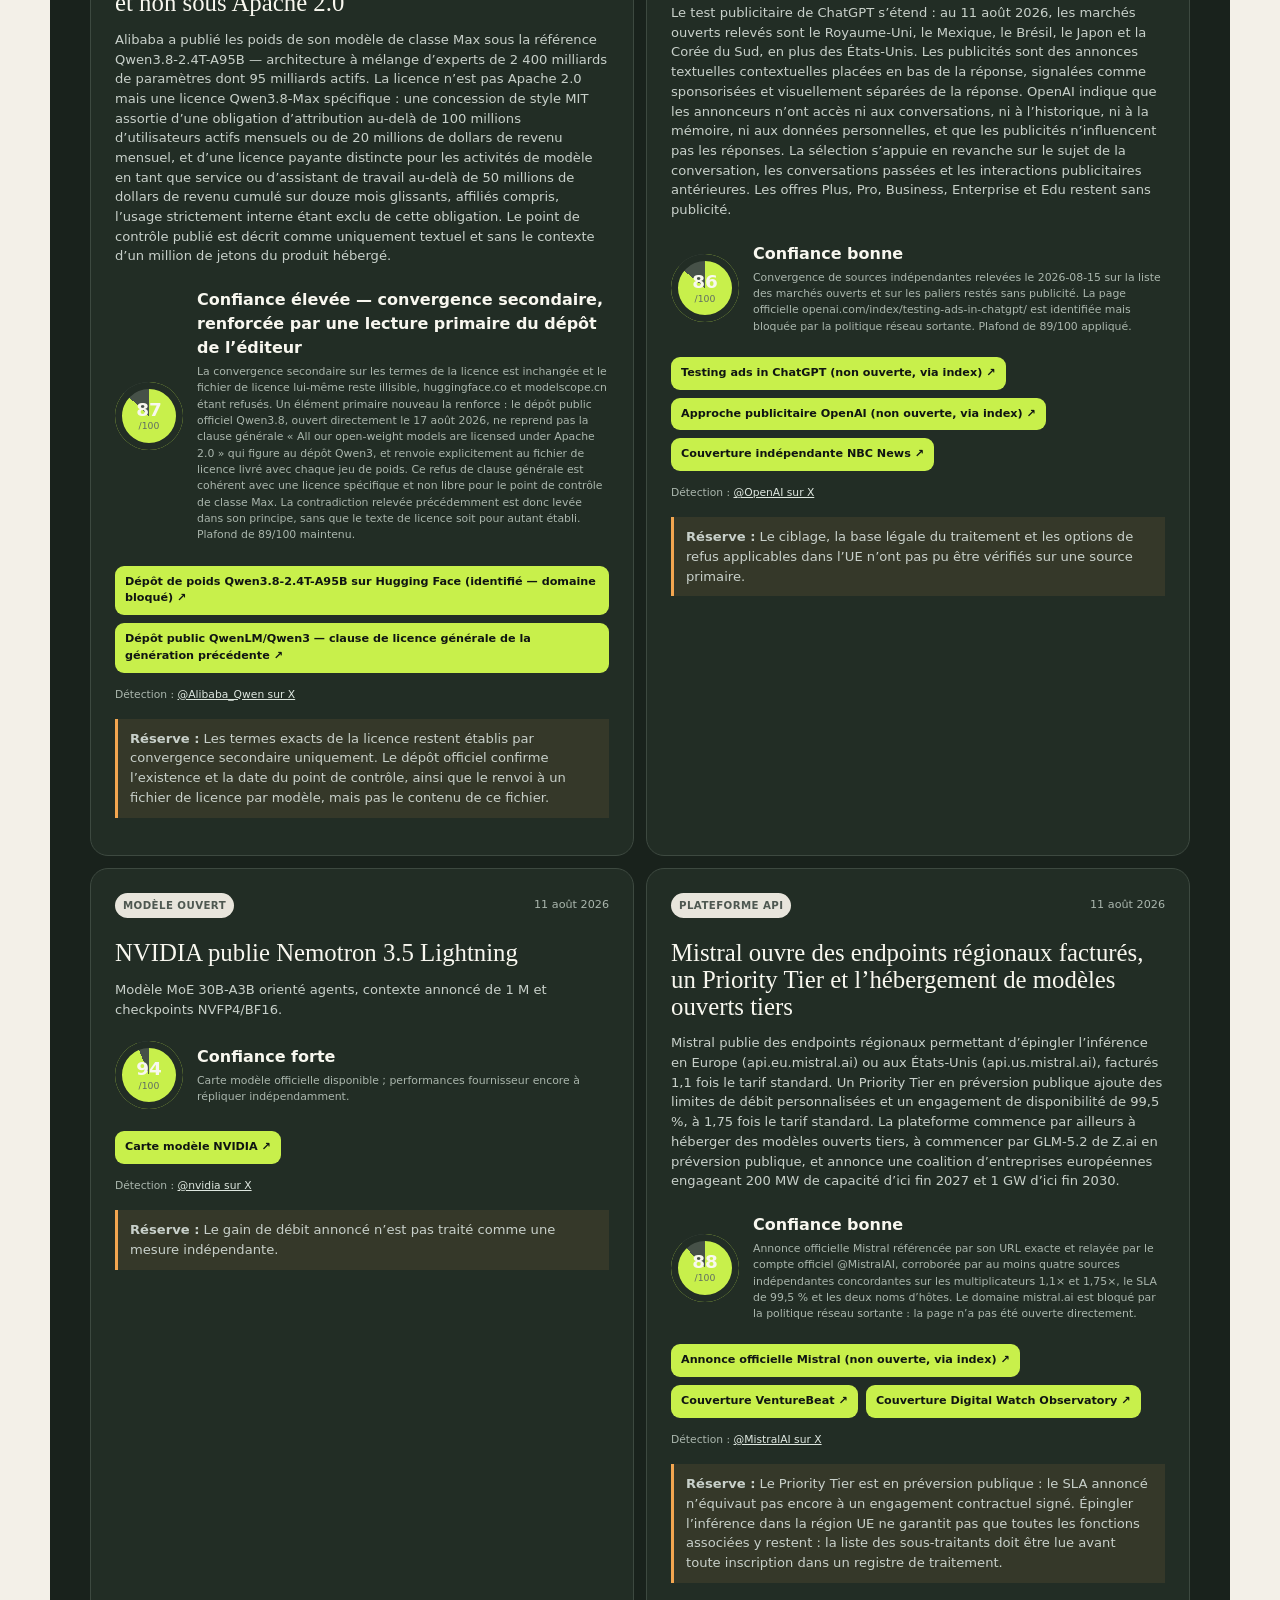
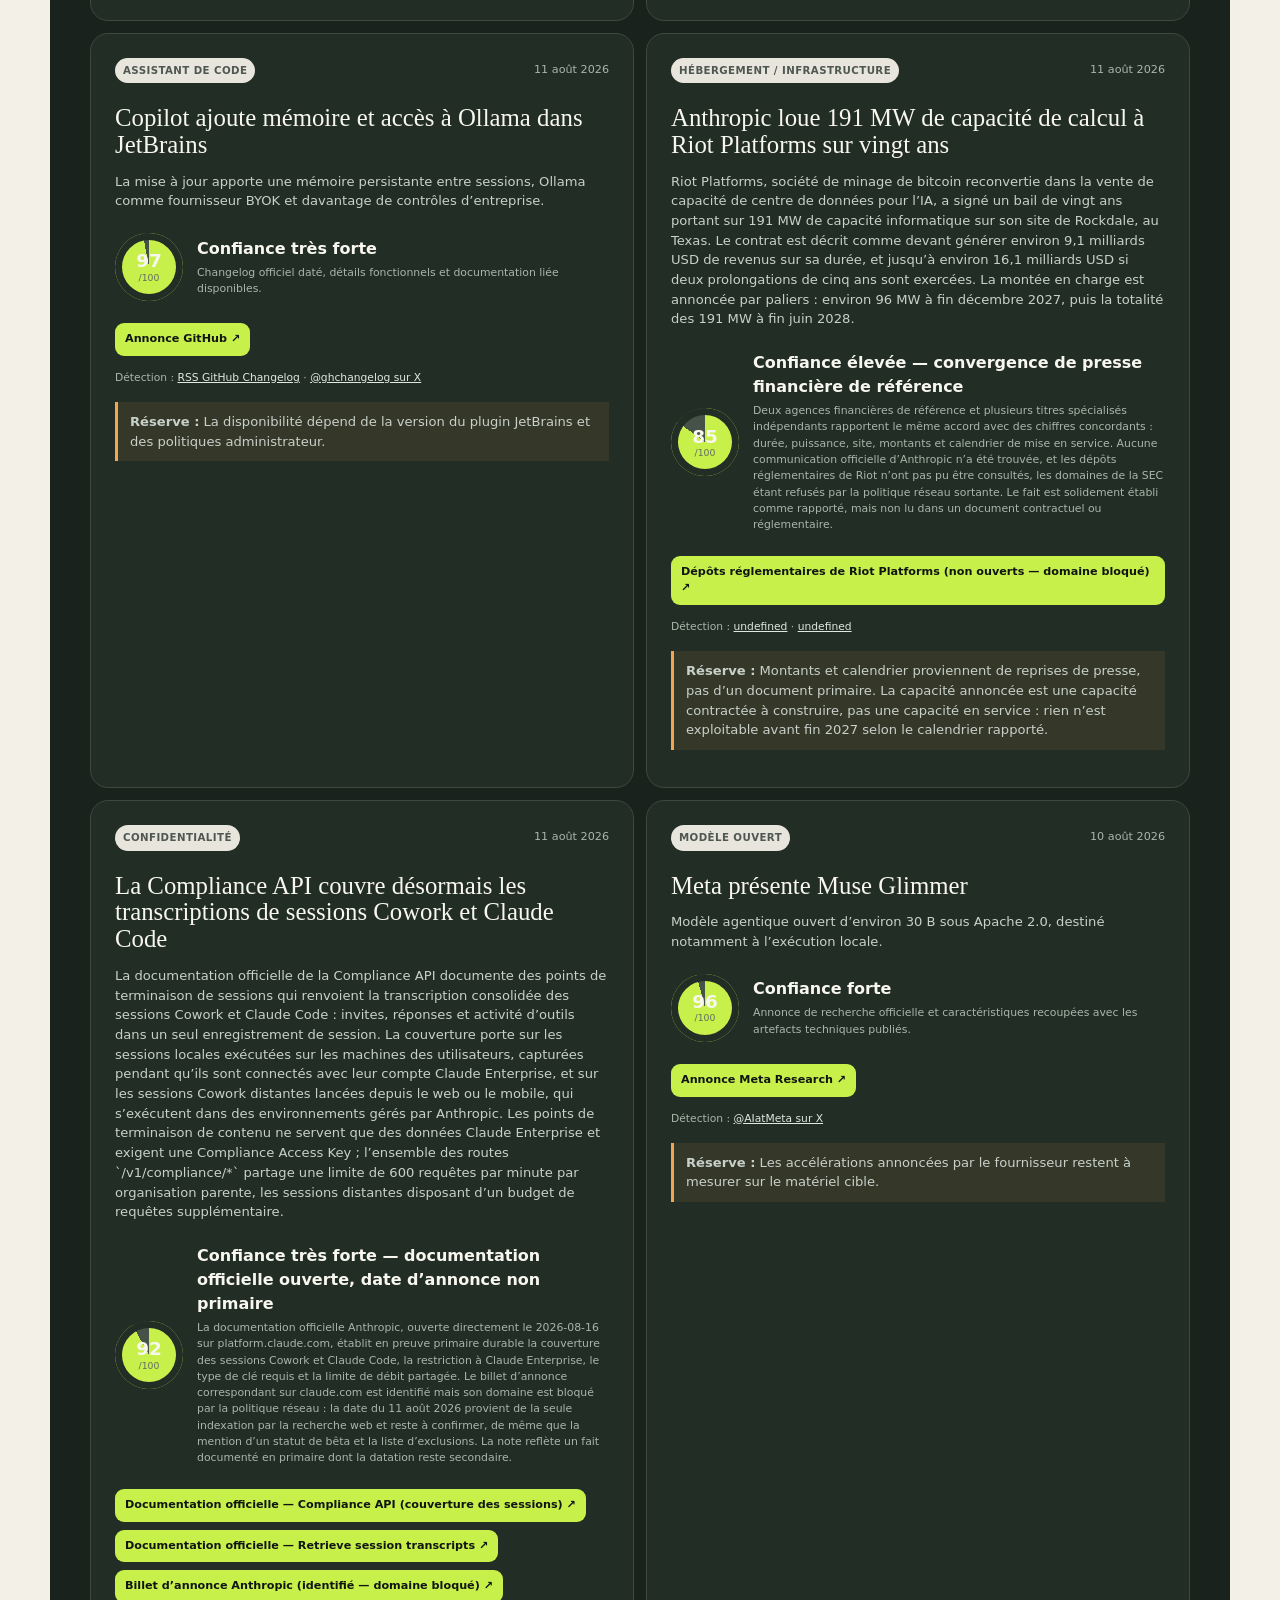
==== commit 60186580: "feat(dashboard): improve responsive navigation and site map" ====
--- a/ObservationLLM/dashboard/index.html
+++ b/ObservationLLM/dashboard/index.html
@@ -34,7 +34,7 @@
       <a href="#sources">Sources</a>
       <a href="#local">LLM locaux</a>
       <a href="formations-ia-gratuites.html">Formations gratuites</a>
-      <a href="#documents">Documents</a>
+      <a href="#site-map">Plan du site</a>
     </nav>
 
     <main id="contenu">
@@ -72,6 +72,25 @@
         <article><span>Profils locaux</span><strong id="metric-hardware">—</strong><small>du Pi 5 au GPU 24 Go</small></article>
       </section>
 
+      <section class="site-map-section" id="site-map" aria-labelledby="site-map-title">
+        <div class="section-heading">
+          <div><span class="eyebrow">NAVIGATION COMPLÈTE</span><h2 id="site-map-title">Tout le contenu, en un coup d’œil</h2></div>
+          <p>Accédez directement aux vues du dashboard, aux rapports détaillés et aux nouvelles pages publiées. Les cartes suivent la même organisation sur mobile, tablette et ordinateur.</p>
+        </div>
+        <div class="site-map-grid">
+          <a class="site-map-card" href="#overview"><span>01 · Dashboard</span><strong>Vue d’ensemble</strong><small>Édition, état du run, décisions et indicateurs.</small></a>
+          <a class="site-map-card" href="#announcements"><span>02 · Veille</span><strong>Annonces principales</strong><small>Signaux récents, preuves et notes de confiance.</small></a>
+          <a class="site-map-card" href="#cadence"><span>03 · Pilotage</span><strong>Cinq lignes de temps</strong><small>Cadences quotidienne, hebdomadaires et événementielle.</small></a>
+          <a class="site-map-card" href="#tools"><span>04 · Écosystème</span><strong>100 outils IA</strong><small>Catalogue filtrable des outils majeurs.</small></a>
+          <a class="site-map-card" href="#actors"><span>05 · Acteurs</span><strong>Catalogue courant</strong><small>Modèles, applications, API, assistants et agents.</small></a>
+          <a class="site-map-card" href="#hosting"><span>06 · Régions</span><strong>Localisation des modèles</strong><small>Distributeurs, régions et résidence des données.</small></a>
+          <a class="site-map-card" href="#sources"><span>07 · Références</span><strong>Sources et confiance</strong><small>Registre commun et sources X qualifiées.</small></a>
+          <a class="site-map-card" href="#local"><span>08 · Hors ligne</span><strong>LLM locaux par matériel</strong><small>Recommandations du Raspberry Pi au GPU 24 Go.</small></a>
+          <a class="site-map-card" href="formations-ia-gratuites.html"><span>09 · Formation</span><strong>Formations IA gratuites</strong><small>Cours accessibles sans paiement et nouveautés pédagogiques.</small></a>
+          <a class="site-map-card" href="#documents"><span>10 · Rapports</span><strong>Documents vérifiés</strong><small>Synthèse, comparatif, analyse, pratiques et historique courant.</small></a>
+        </div>
+      </section>
+
       <section class="announcements-section" id="announcements">
         <div class="section-heading">
           <div><span class="eyebrow">VEILLE RÉCENTE</span><h2>Annonces principales</h2></div>
--- a/ObservationLLM/dashboard/styles.css
+++ b/ObservationLLM/dashboard/styles.css
@@ -46,9 +46,17 @@
 .run-notice .run-notice-fix { margin-top: 8px; font-weight: 600; color: inherit; }
 .run-notice.info { border-color: var(--line); background: rgba(255,255,255,.5); }
 
-.section-nav { position: sticky; top: 10px; z-index: 10; display: flex; gap: 4px; padding: 6px; border: 1px solid rgba(16,21,18,.1); border-radius: 999px; background: rgba(255,253,248,.86); box-shadow: 0 8px 30px rgba(16,21,18,.08); backdrop-filter: blur(16px); overflow-x: auto; }
-.section-nav a { flex: 1; min-width: max-content; padding: 9px 14px; border-radius: 999px; text-align: center; text-decoration: none; font-size: .8rem; font-weight: 800; }
+.section-nav { position: sticky; top: 10px; z-index: 10; display: grid; grid-template-columns: repeat(5, minmax(0, 1fr)); gap: 4px; padding: 6px; border: 1px solid rgba(16,21,18,.1); border-radius: 18px; background: rgba(255,253,248,.92); box-shadow: 0 8px 30px rgba(16,21,18,.08); backdrop-filter: blur(16px); }
+.section-nav a { min-width: 0; padding: 10px 8px; border-radius: 11px; text-align: center; text-decoration: none; font-size: .76rem; font-weight: 800; line-height: 1.15; }
 .section-nav a:hover, .section-nav a:focus-visible { background: var(--ink); color: white; outline: none; }
+
+.site-map-section { padding: 76px 0 20px; }
+.site-map-grid { display: grid; grid-template-columns: repeat(5, 1fr); gap: 10px; }
+.site-map-card { min-height: 150px; display: flex; flex-direction: column; justify-content: space-between; padding: 18px; border: 1px solid var(--line); border-radius: 16px; background: var(--panel); text-decoration: none; transition: transform .18s, border-color .18s, box-shadow .18s; }
+.site-map-card:hover, .site-map-card:focus-visible { transform: translateY(-2px); border-color: var(--ink); box-shadow: 0 10px 24px rgba(16,21,18,.08); outline: none; }
+.site-map-card span { color: var(--muted); font-size: .65rem; font-weight: 900; letter-spacing: .05em; text-transform: uppercase; }
+.site-map-card strong { margin: 14px 0 5px; font-family: Georgia, serif; font-size: 1.18rem; font-weight: 500; line-height: 1.05; }
+.site-map-card small { color: var(--muted); font-size: .7rem; line-height: 1.35; }
 
 section { scroll-margin-top: 90px; }
 .hero { padding: 84px 0 44px; }
@@ -225,7 +233,7 @@
 @media (max-width: 920px) {
   .hero-grid, .hardware-layout { grid-template-columns: 1fr; }
   .signal-card { transform: none; max-width: 520px; }
-  .metrics, .decision-grid, .cadence-grid, .actor-grid, .hosting-grid, .announcement-grid, .tool-grid { grid-template-columns: repeat(2, 1fr); }
+  .metrics, .decision-grid, .cadence-grid, .actor-grid, .hosting-grid, .announcement-grid, .tool-grid, .site-map-grid { grid-template-columns: repeat(2, 1fr); }
   .metrics article:nth-child(2) { border-right: 0; }
   .metrics article:nth-child(-n+2) { border-bottom: 1px solid var(--line); }
   .section-heading { align-items: start; flex-direction: column; }
@@ -235,10 +243,12 @@
 @media (max-width: 620px) {
   .site-header, .section-nav, main, footer { width: min(100% - 24px, 1180px); }
   .site-header { align-items: flex-start; }
+  .section-nav { position: static; grid-template-columns: repeat(2, minmax(0, 1fr)); border-radius: 16px; }
+  .section-nav a { padding: 11px 7px; font-size: .73rem; }
   .run-chip { max-width: 150px; }
   .hero { padding-top: 55px; }
   h1 { font-size: clamp(2.8rem, 15vw, 4.5rem); }
-  .metrics, .decision-grid, .cadence-grid, .actor-grid, .hosting-grid, .source-grid, .announcement-grid, .tool-grid, .document-grid, .model-choice, .hardware-picker { grid-template-columns: 1fr; }
+  .metrics, .decision-grid, .cadence-grid, .actor-grid, .hosting-grid, .source-grid, .announcement-grid, .tool-grid, .document-grid, .model-choice, .hardware-picker, .site-map-grid { grid-template-columns: 1fr; }
   .cadence-summary { align-items: flex-start; flex-direction: column; }
   .cadence-summary span { text-align: left; }
   .metrics article { border-right: 0; border-bottom: 1px solid var(--line); }
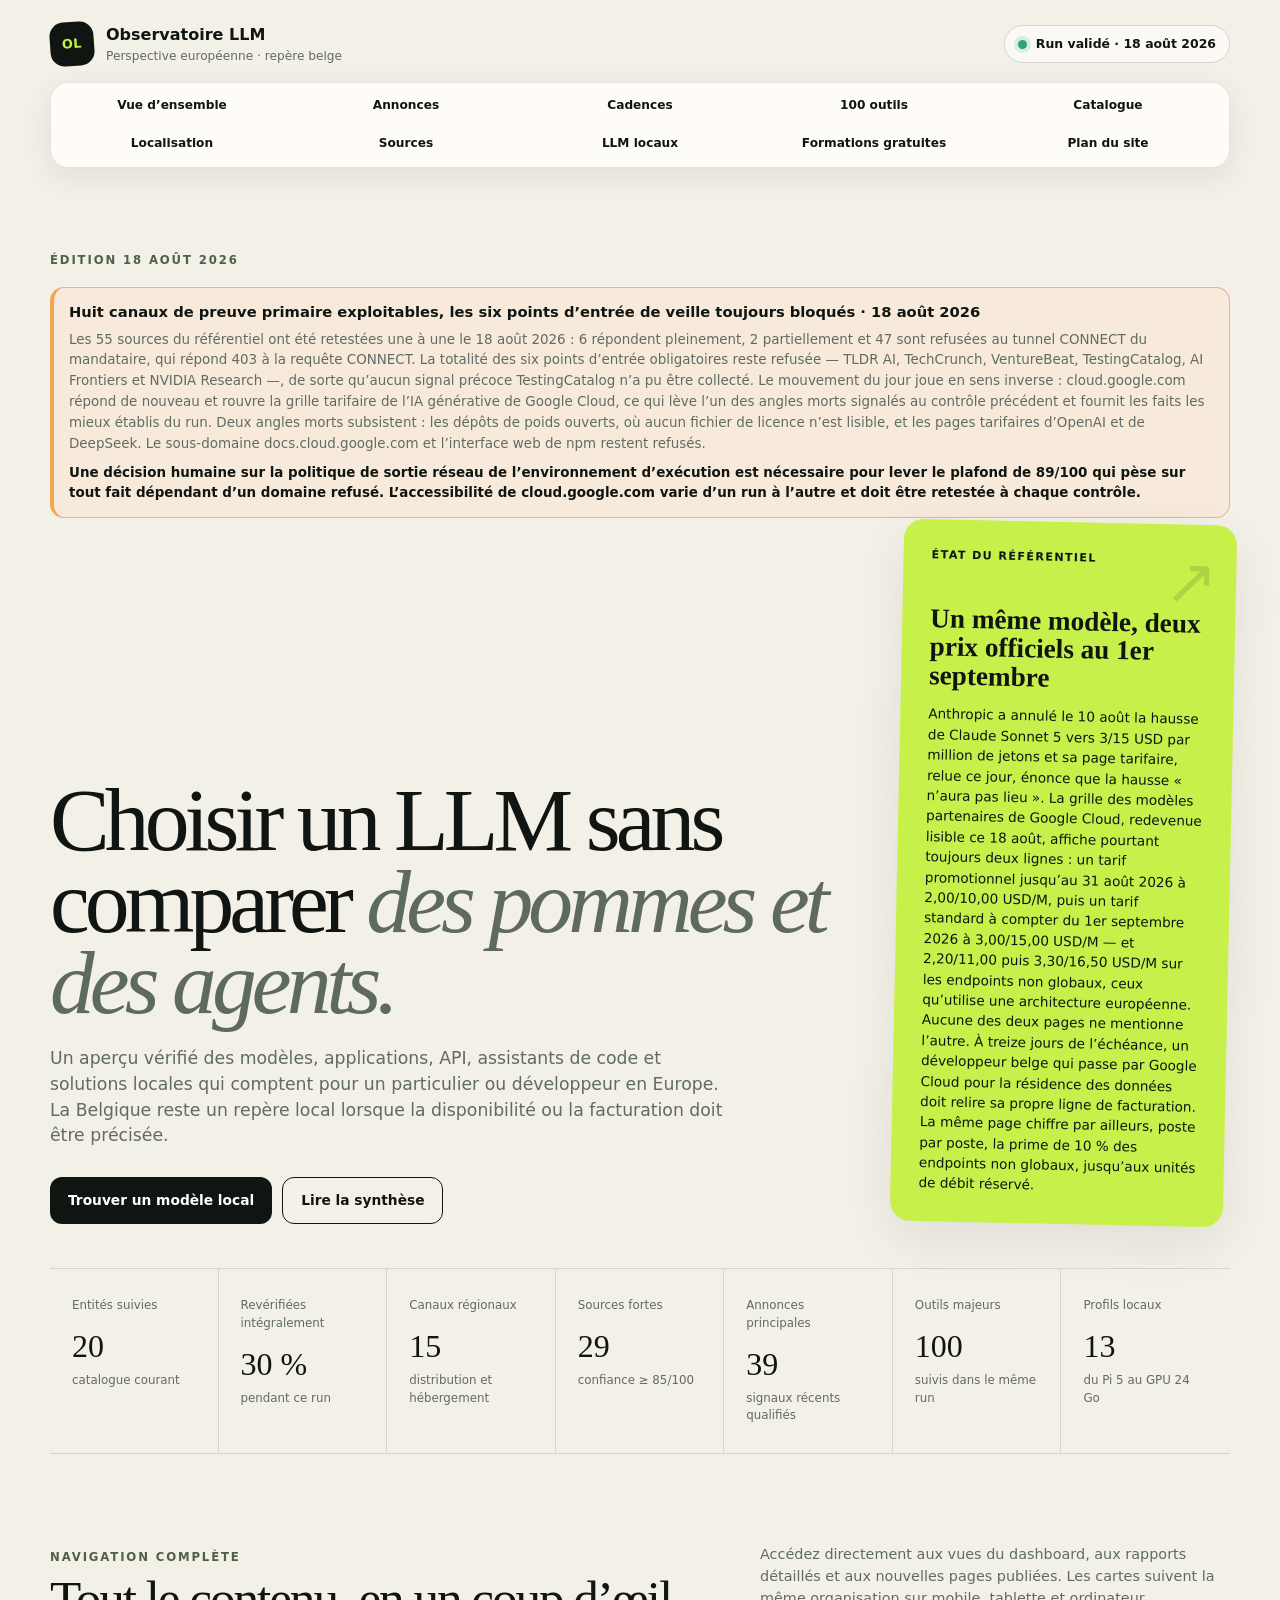
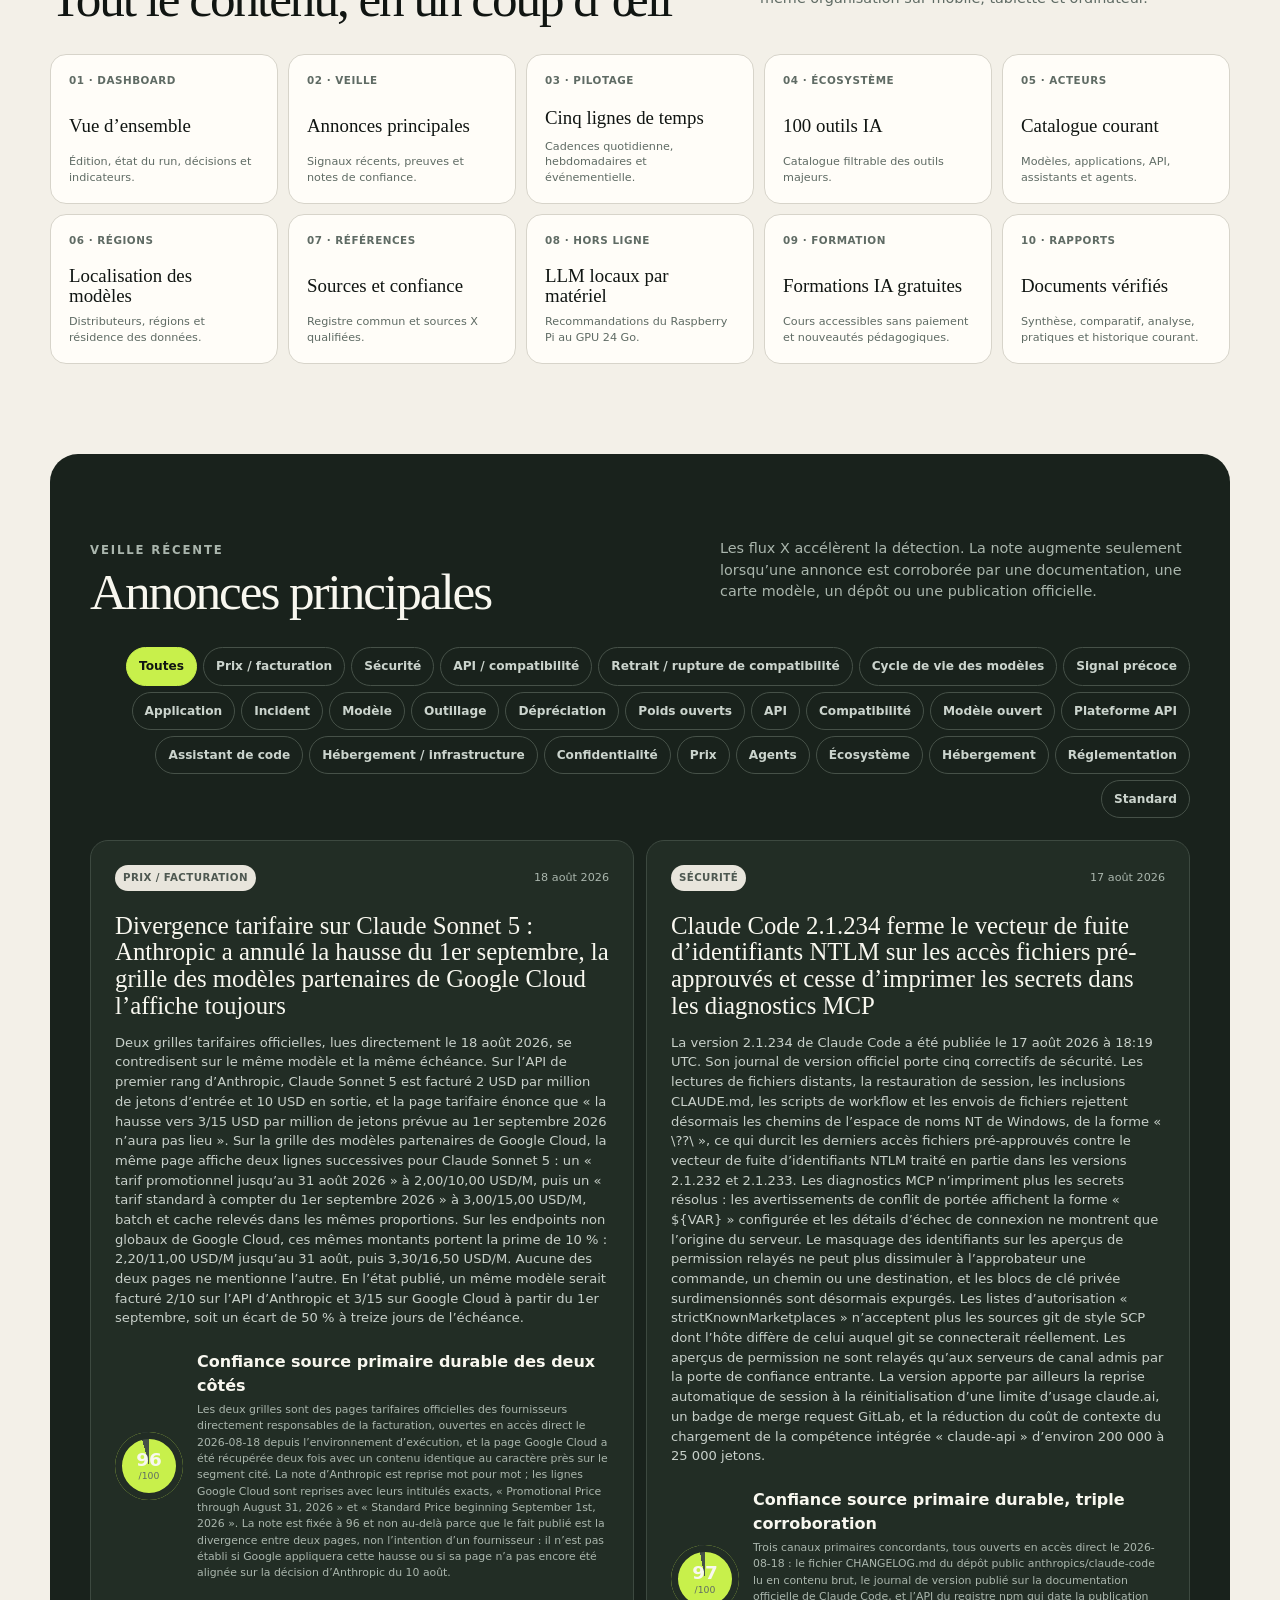
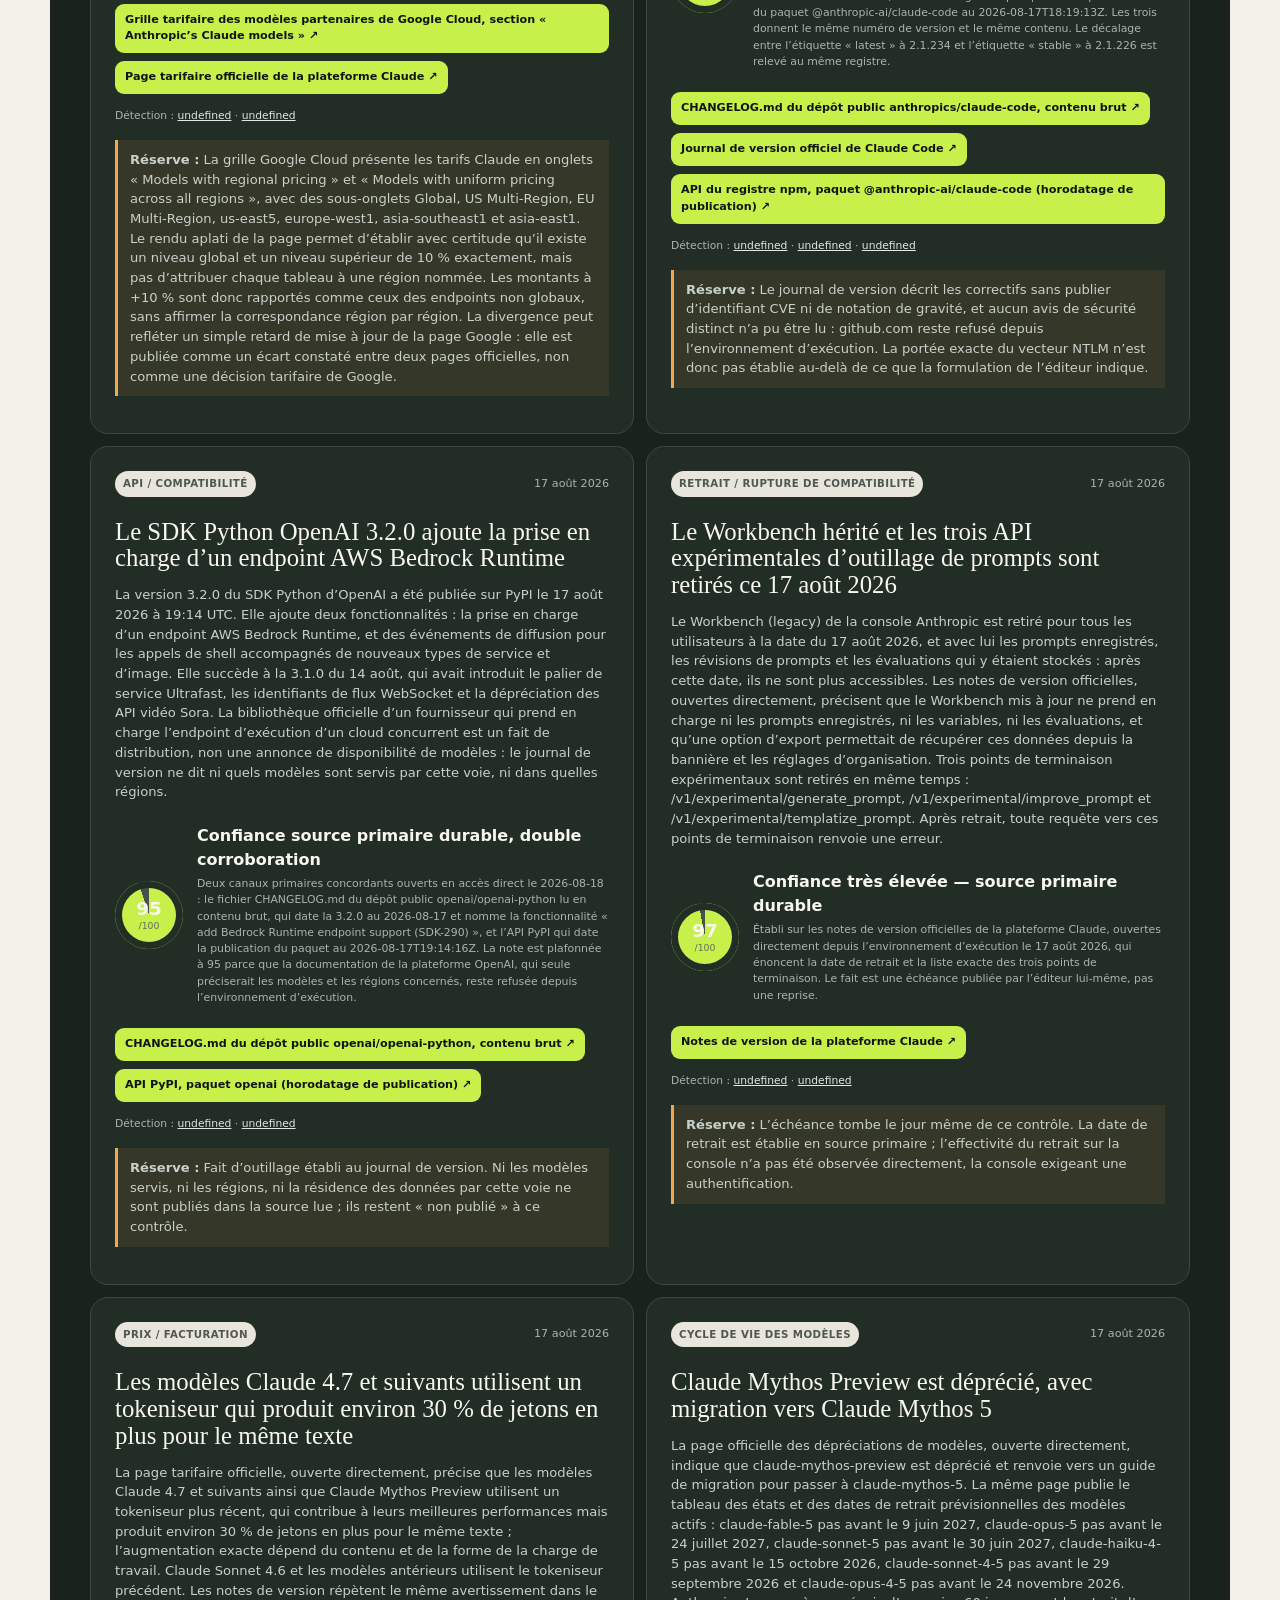
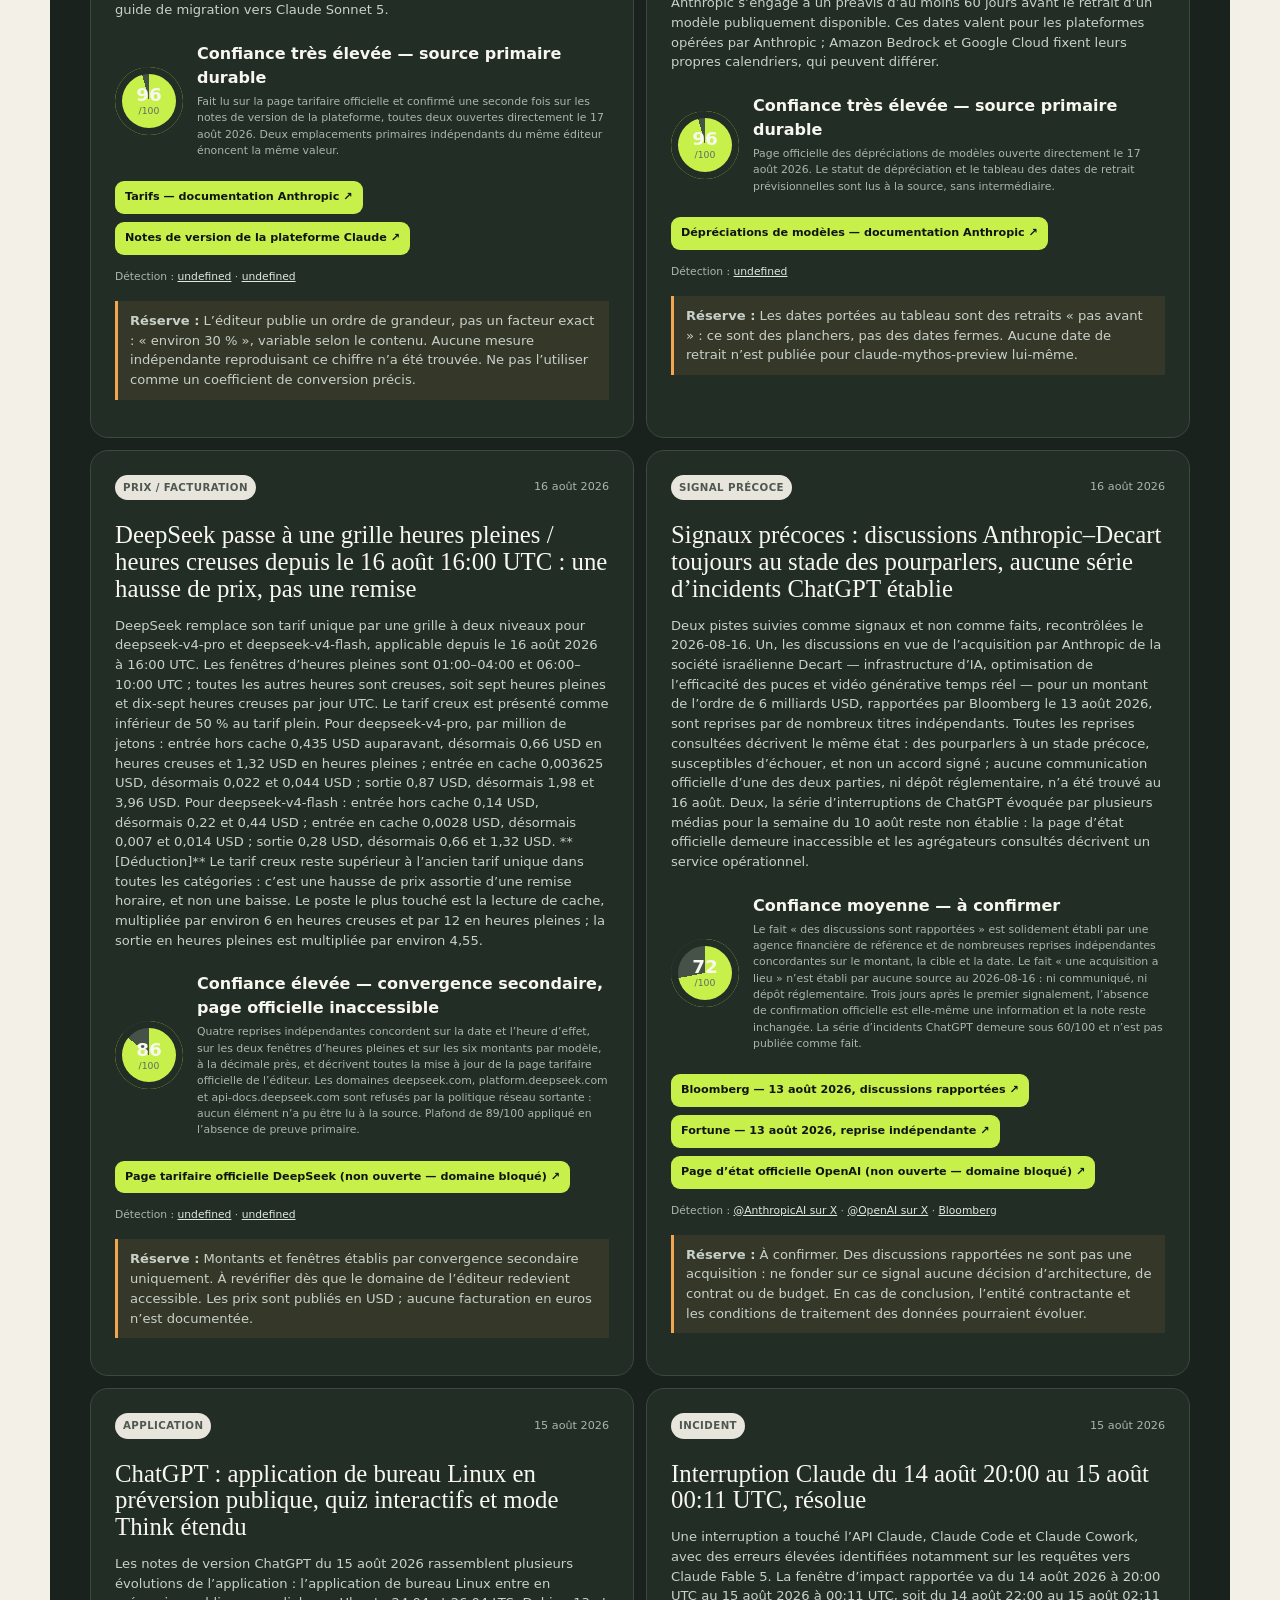
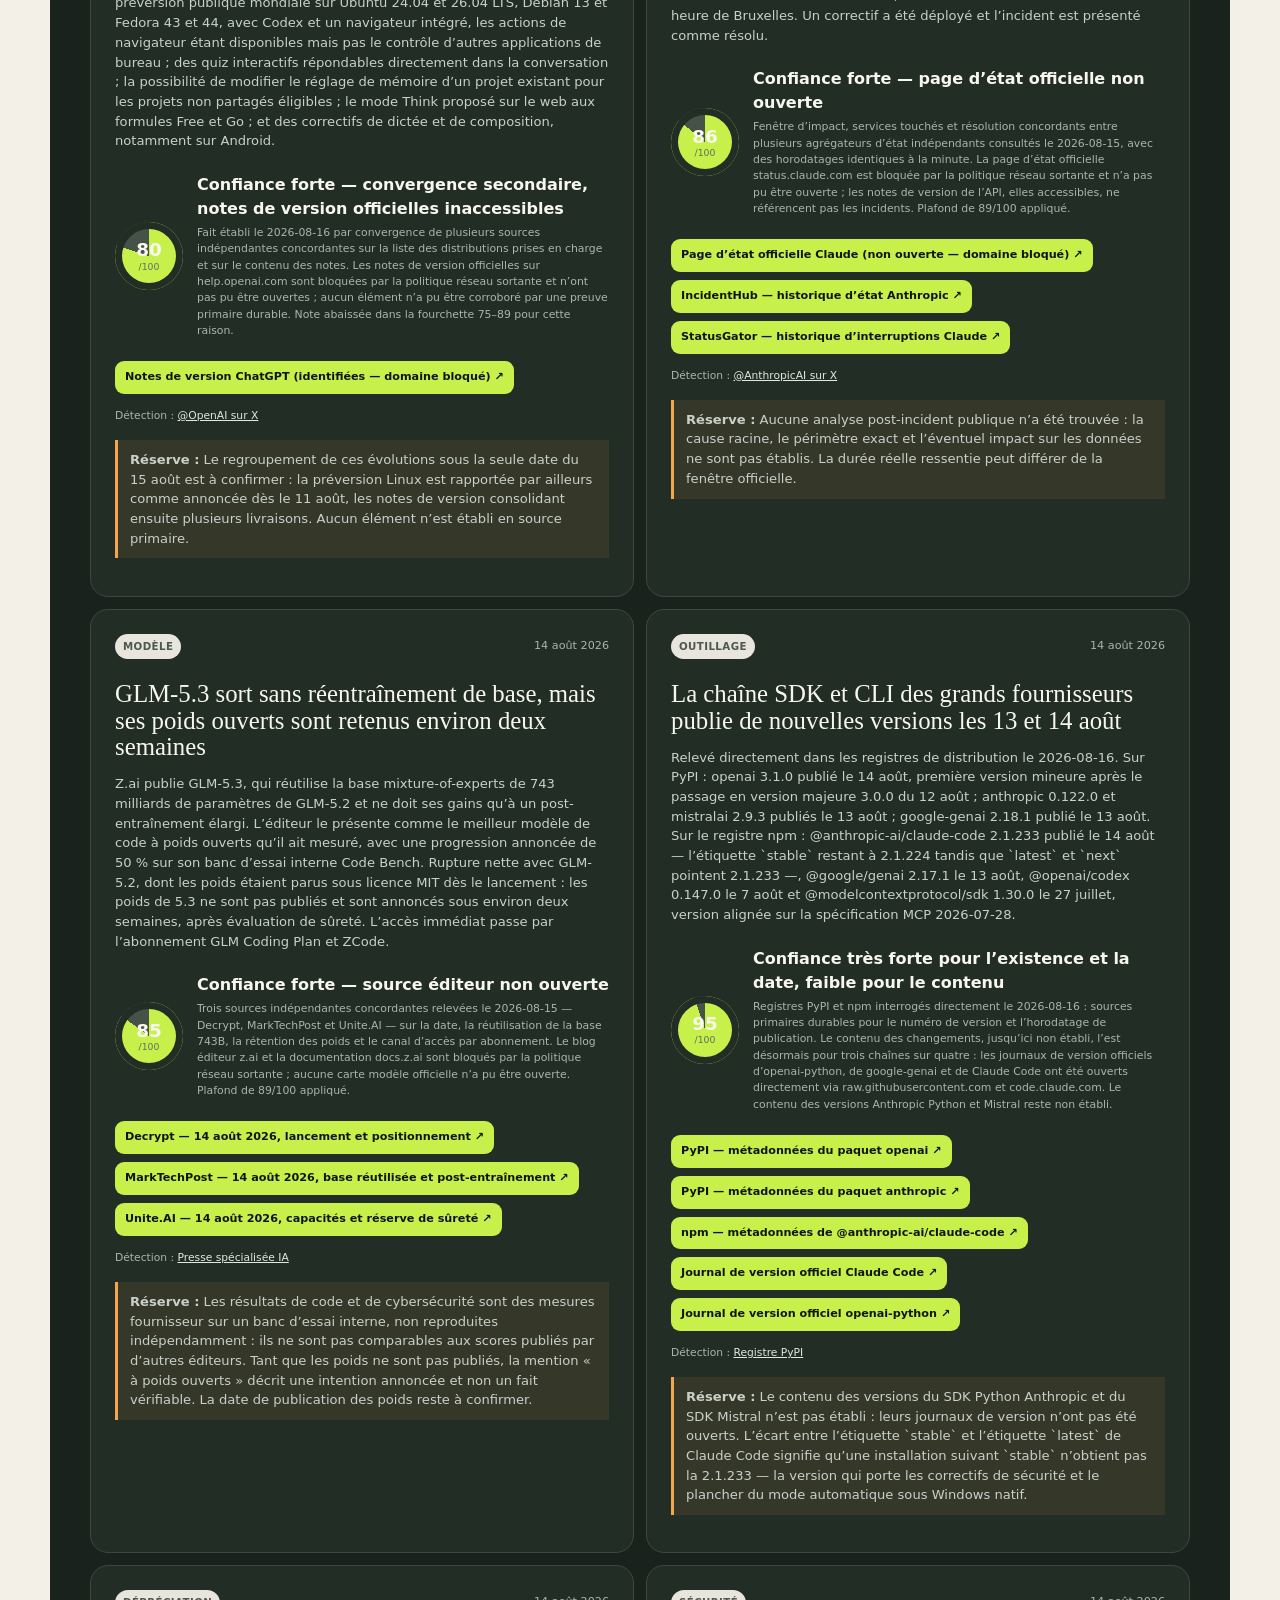
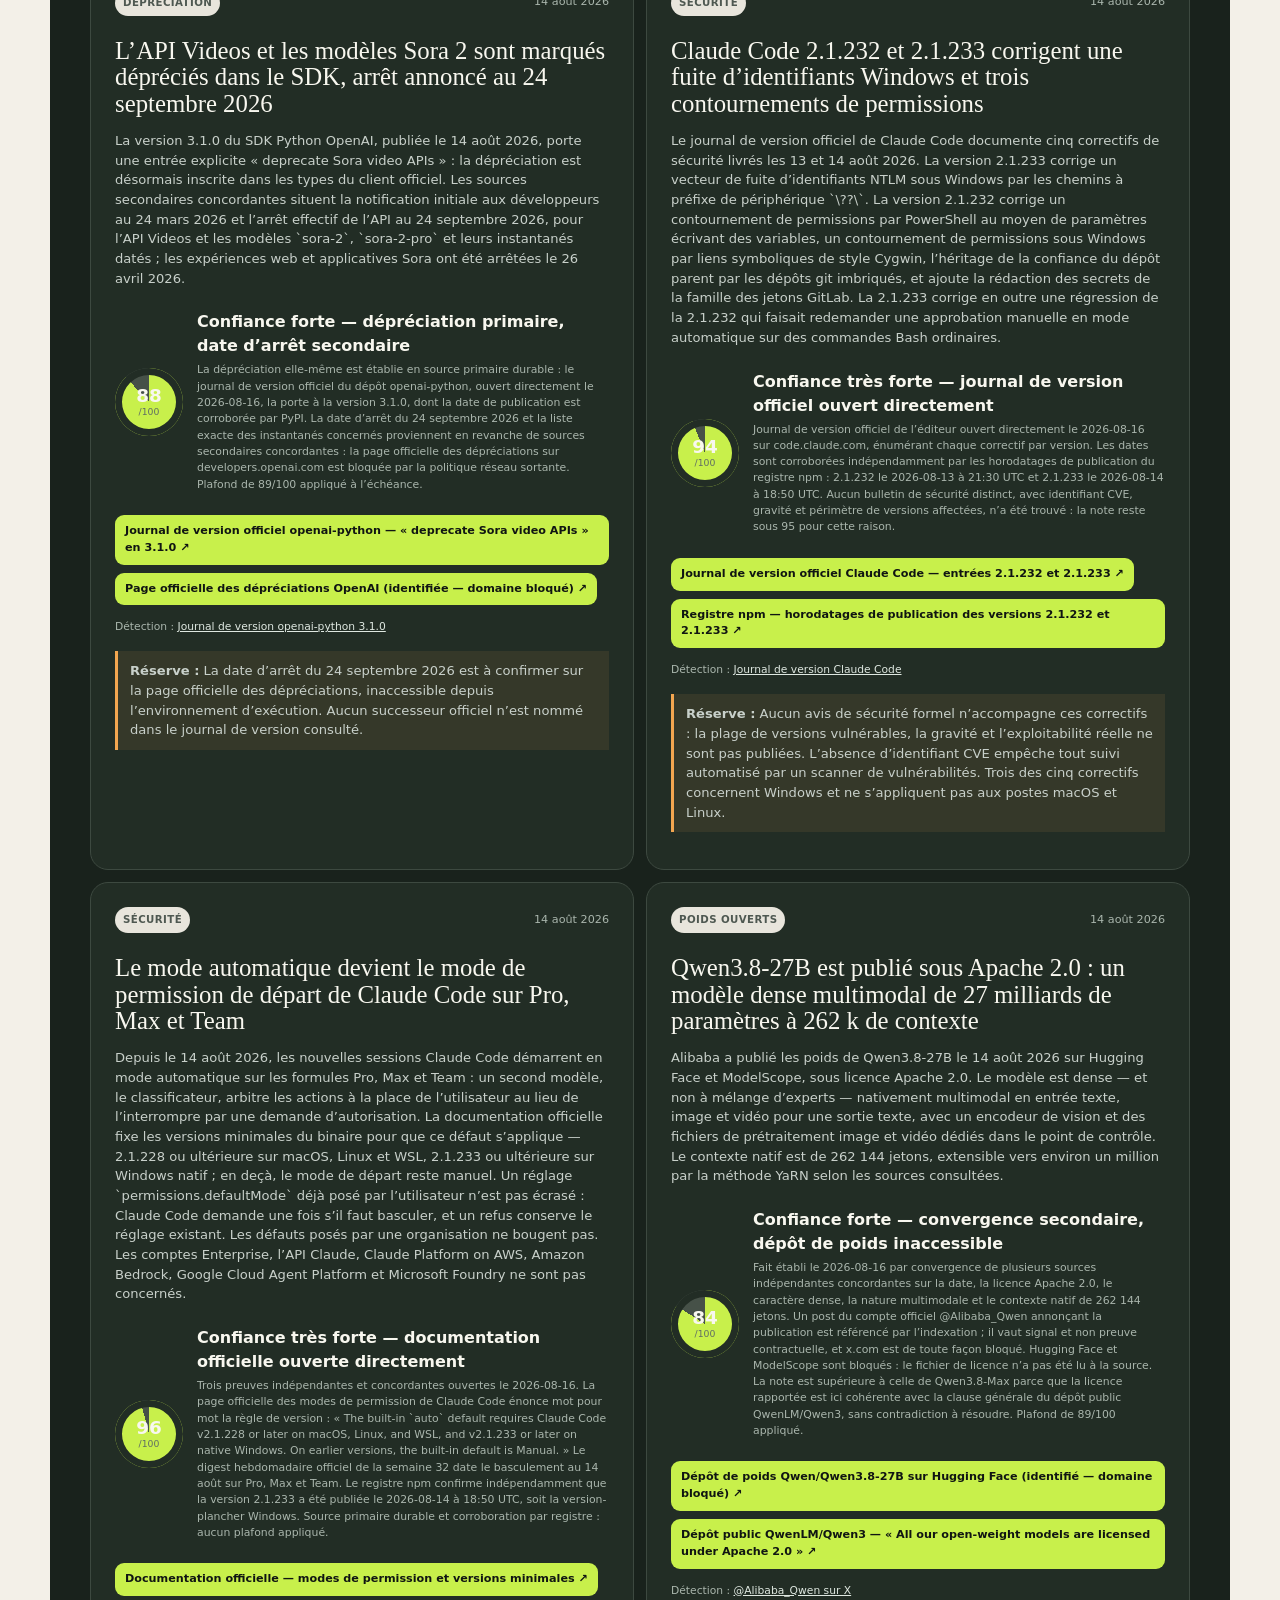
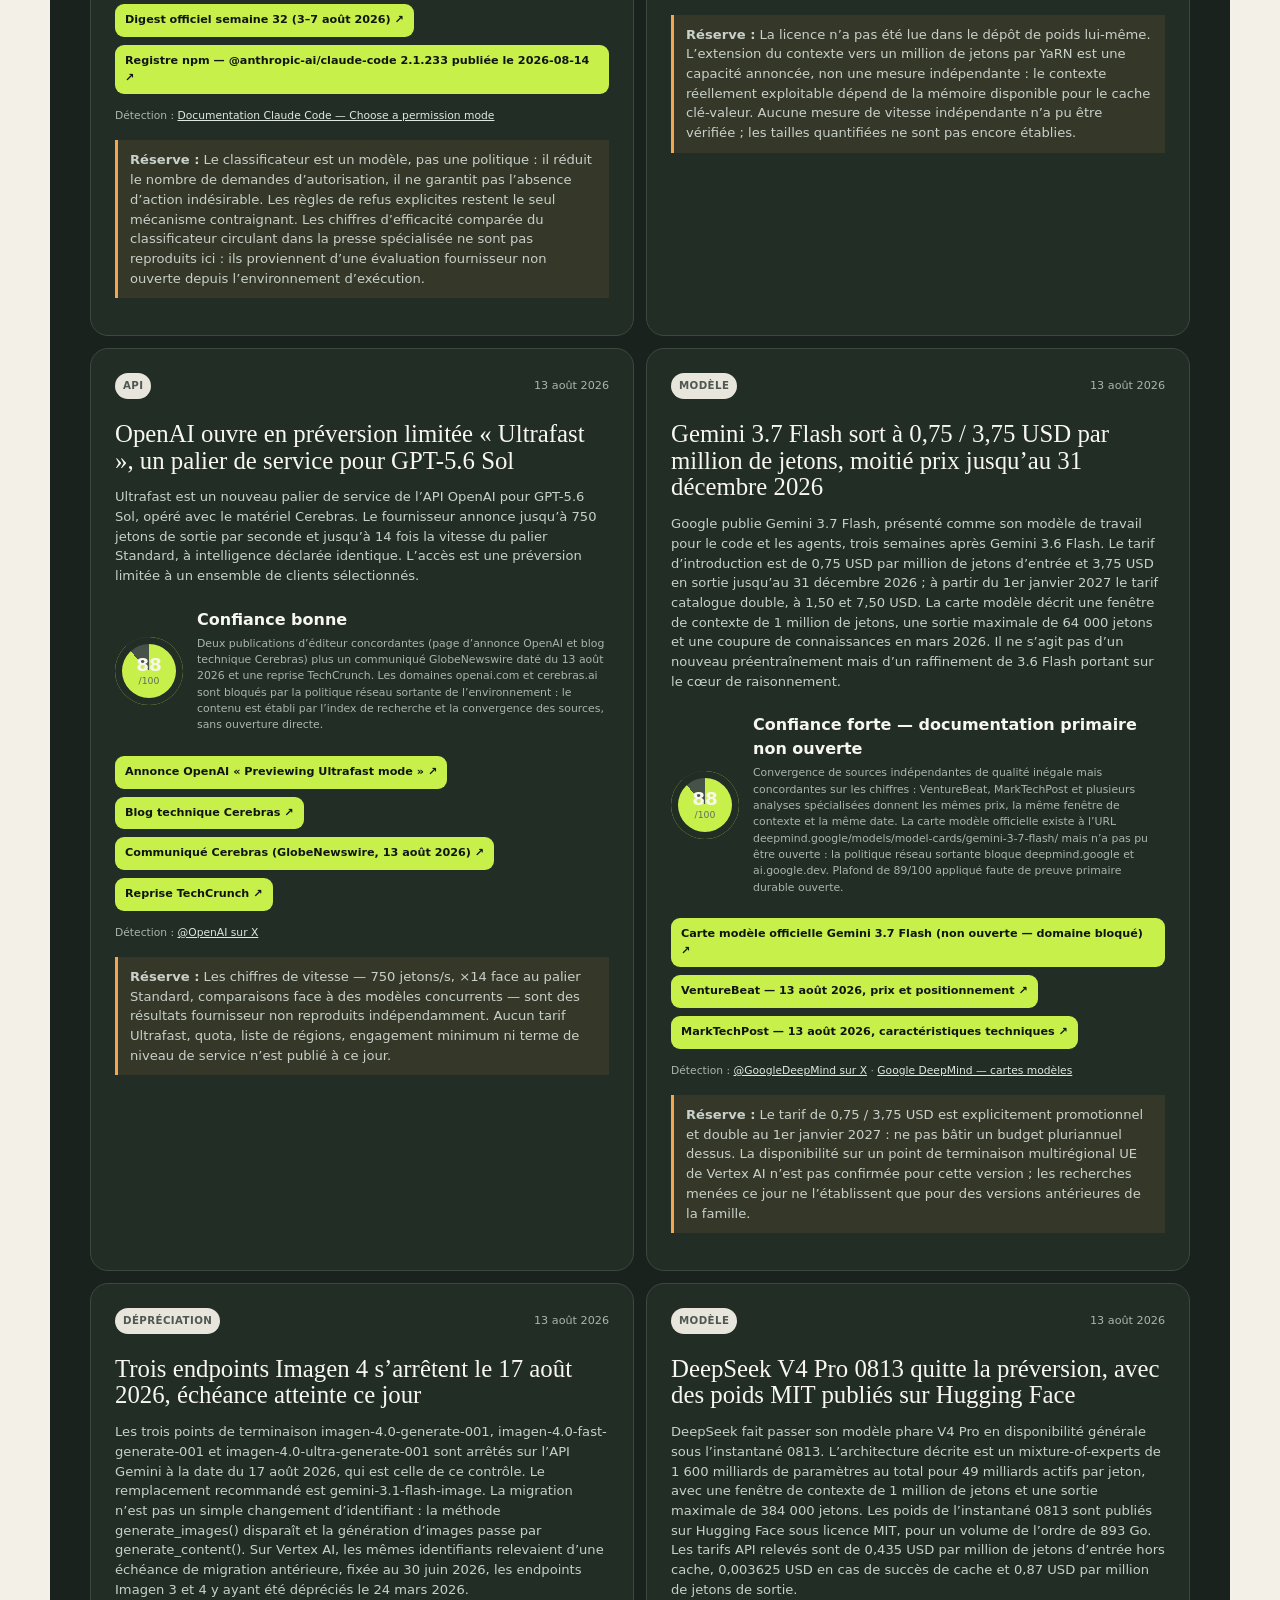
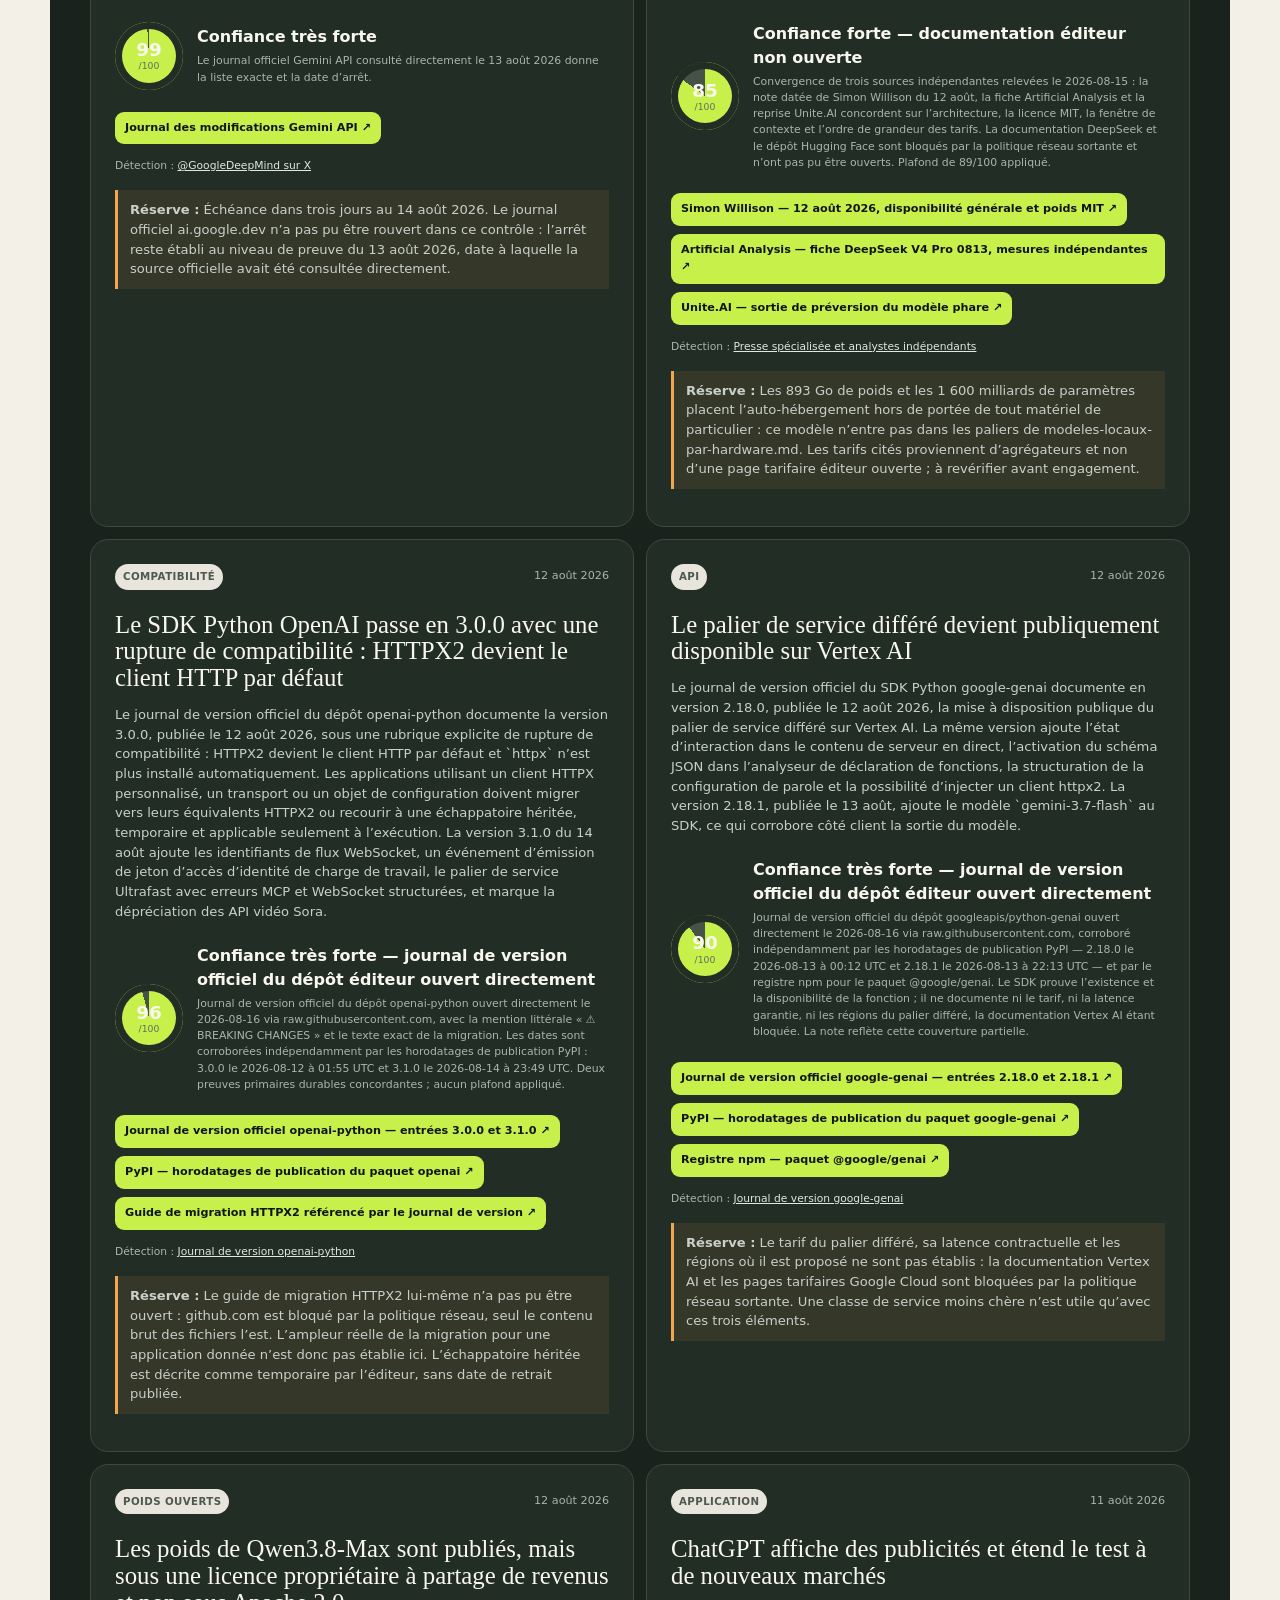
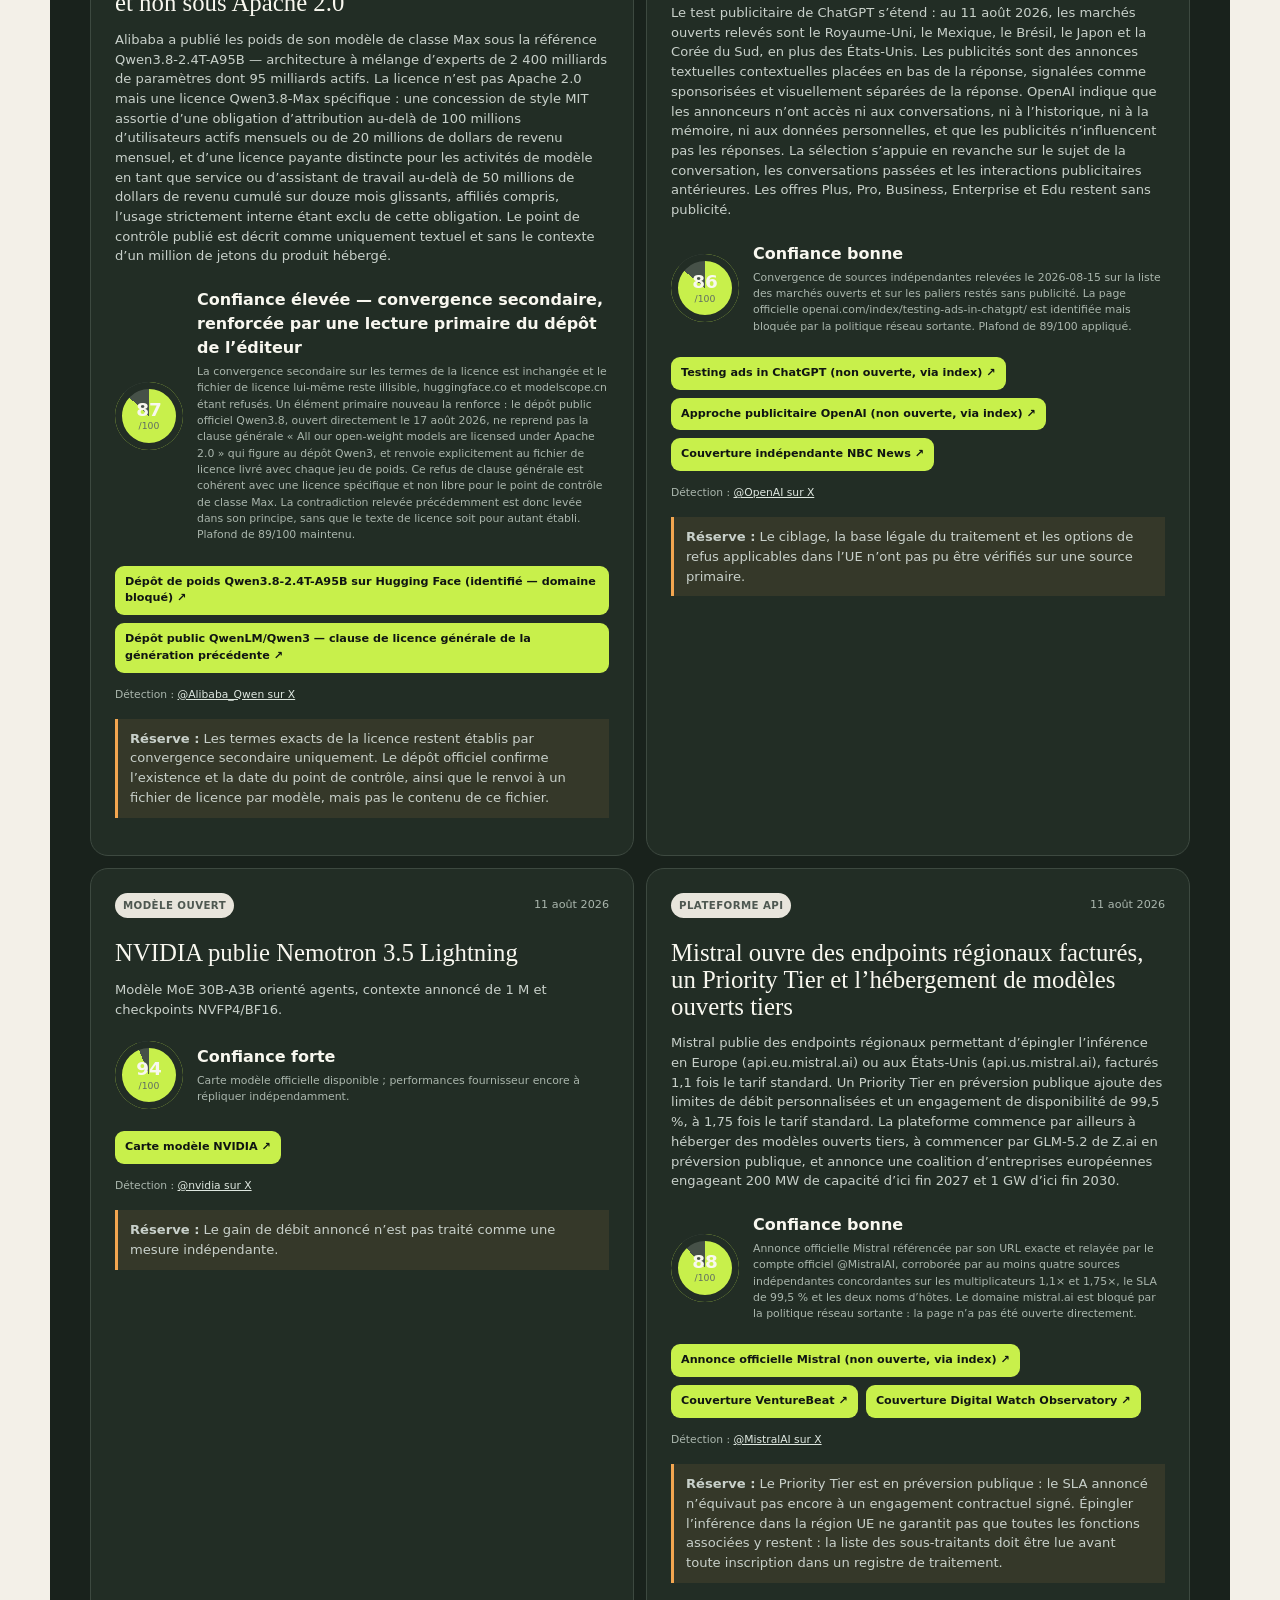
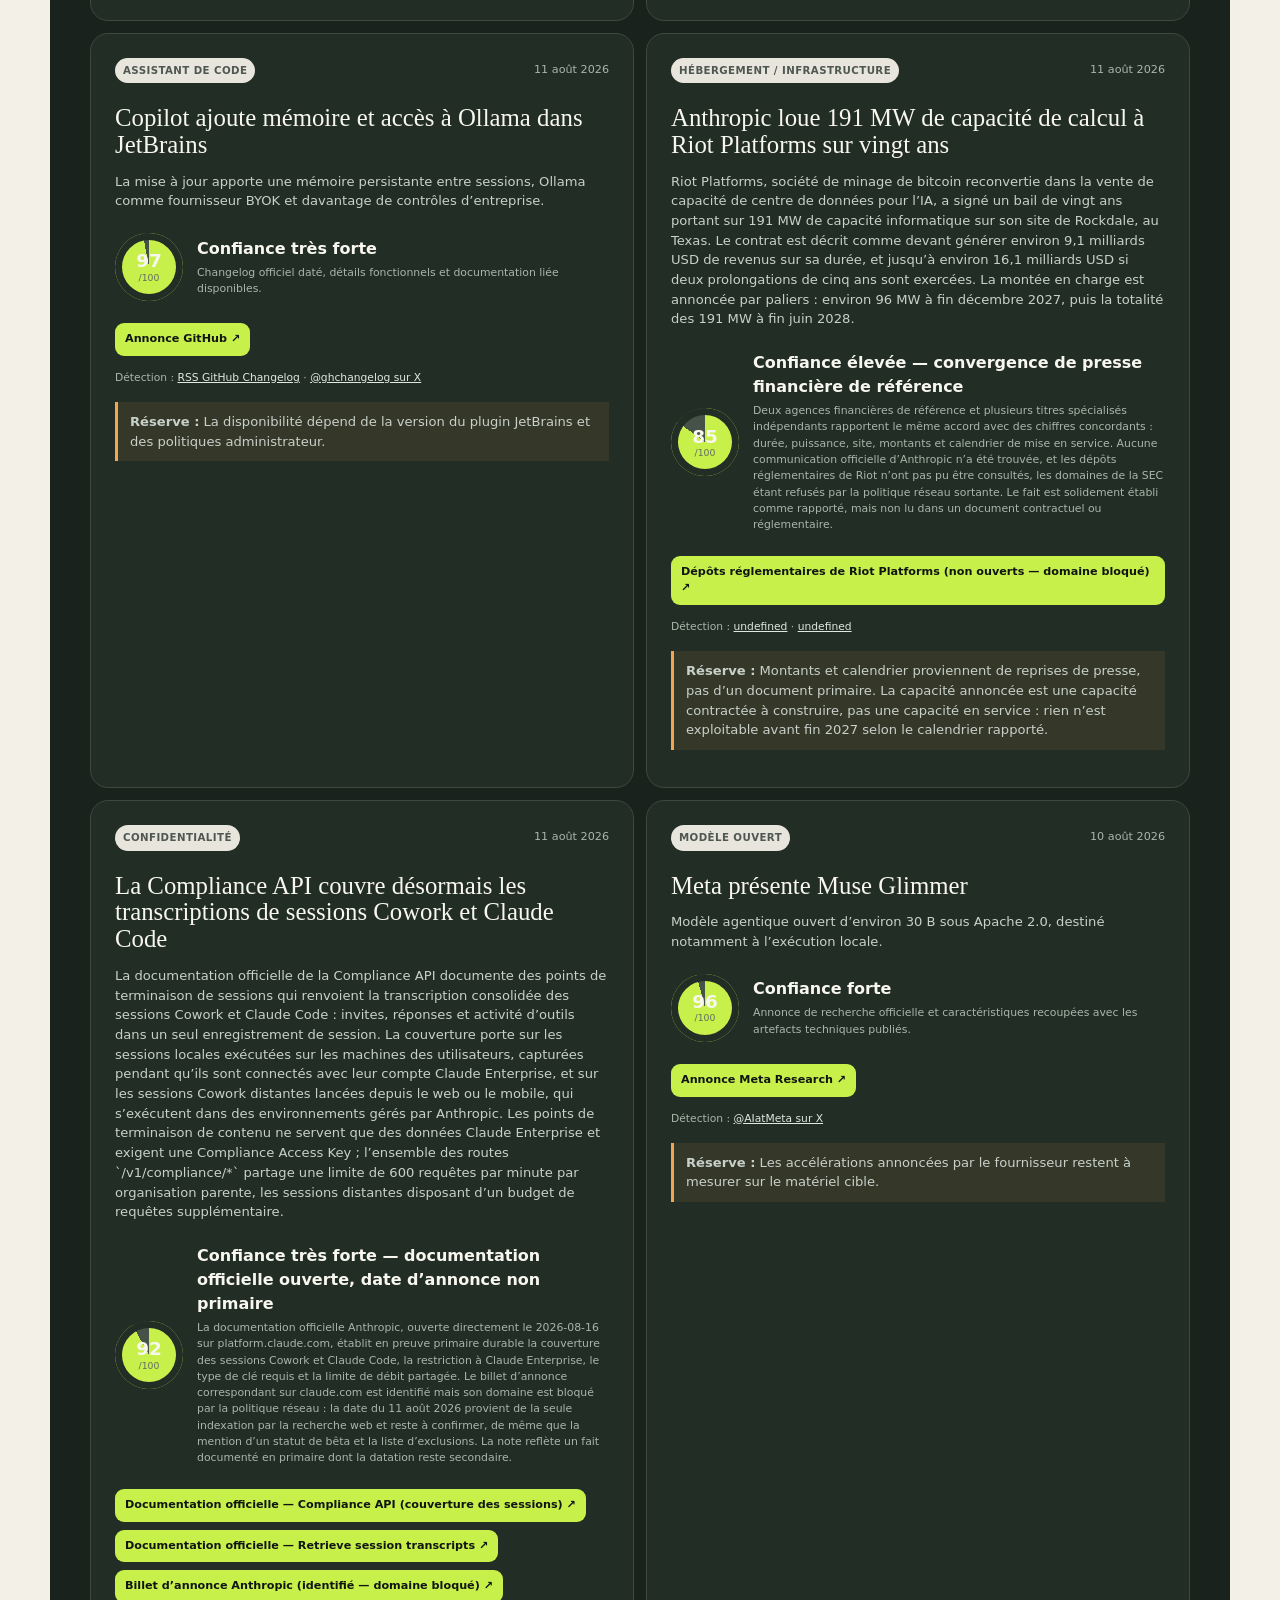
==== commit e6b2e084: "docs(observatoire): adopt European perspective" ====
--- a/ObservationLLM/dashboard/index.html
+++ b/ObservationLLM/dashboard/index.html
@@ -3,9 +3,9 @@
   <head>
     <meta charset="utf-8">
     <meta name="viewport" content="width=device-width, initial-scale=1">
-    <meta name="description" content="Tableau de bord de l’observatoire des LLM et agents IA pour la Belgique.">
+    <meta name="description" content="Tableau de bord de l’observatoire des LLM et agents IA avec une perspective européenne.">
     <meta name="theme-color" content="#101512">
-    <title>Observatoire LLM — Belgique</title>
+    <title>Observatoire LLM — Europe</title>
     <link rel="stylesheet" href="styles.css">
   </head>
   <body>
@@ -15,7 +15,7 @@
         <span class="brand-mark" aria-hidden="true">OL</span>
         <span>
           <strong>Observatoire LLM</strong>
-          <small>Perspective belge</small>
+          <small>Perspective européenne · repère belge</small>
         </span>
       </a>
       <div class="run-chip" id="run-chip" aria-live="polite">
@@ -48,7 +48,7 @@
         <div class="hero-grid">
           <div>
             <h1>Choisir un LLM sans comparer <em>des pommes et des agents.</em></h1>
-            <p class="hero-copy">Un aperçu vérifié des modèles, applications, API, assistants de code et solutions locales qui comptent pour un particulier ou développeur en Belgique.</p>
+            <p class="hero-copy">Un aperçu vérifié des modèles, applications, API, assistants de code et solutions locales qui comptent pour un particulier ou développeur en Europe. La Belgique reste un repère local lorsque la disponibilité ou la facturation doit être précisée.</p>
             <div class="hero-actions">
               <a class="button primary" href="#local">Trouver un modèle local</a>
               <a class="button secondary" id="synthesis-link" href="#documents">Lire la synthèse</a>
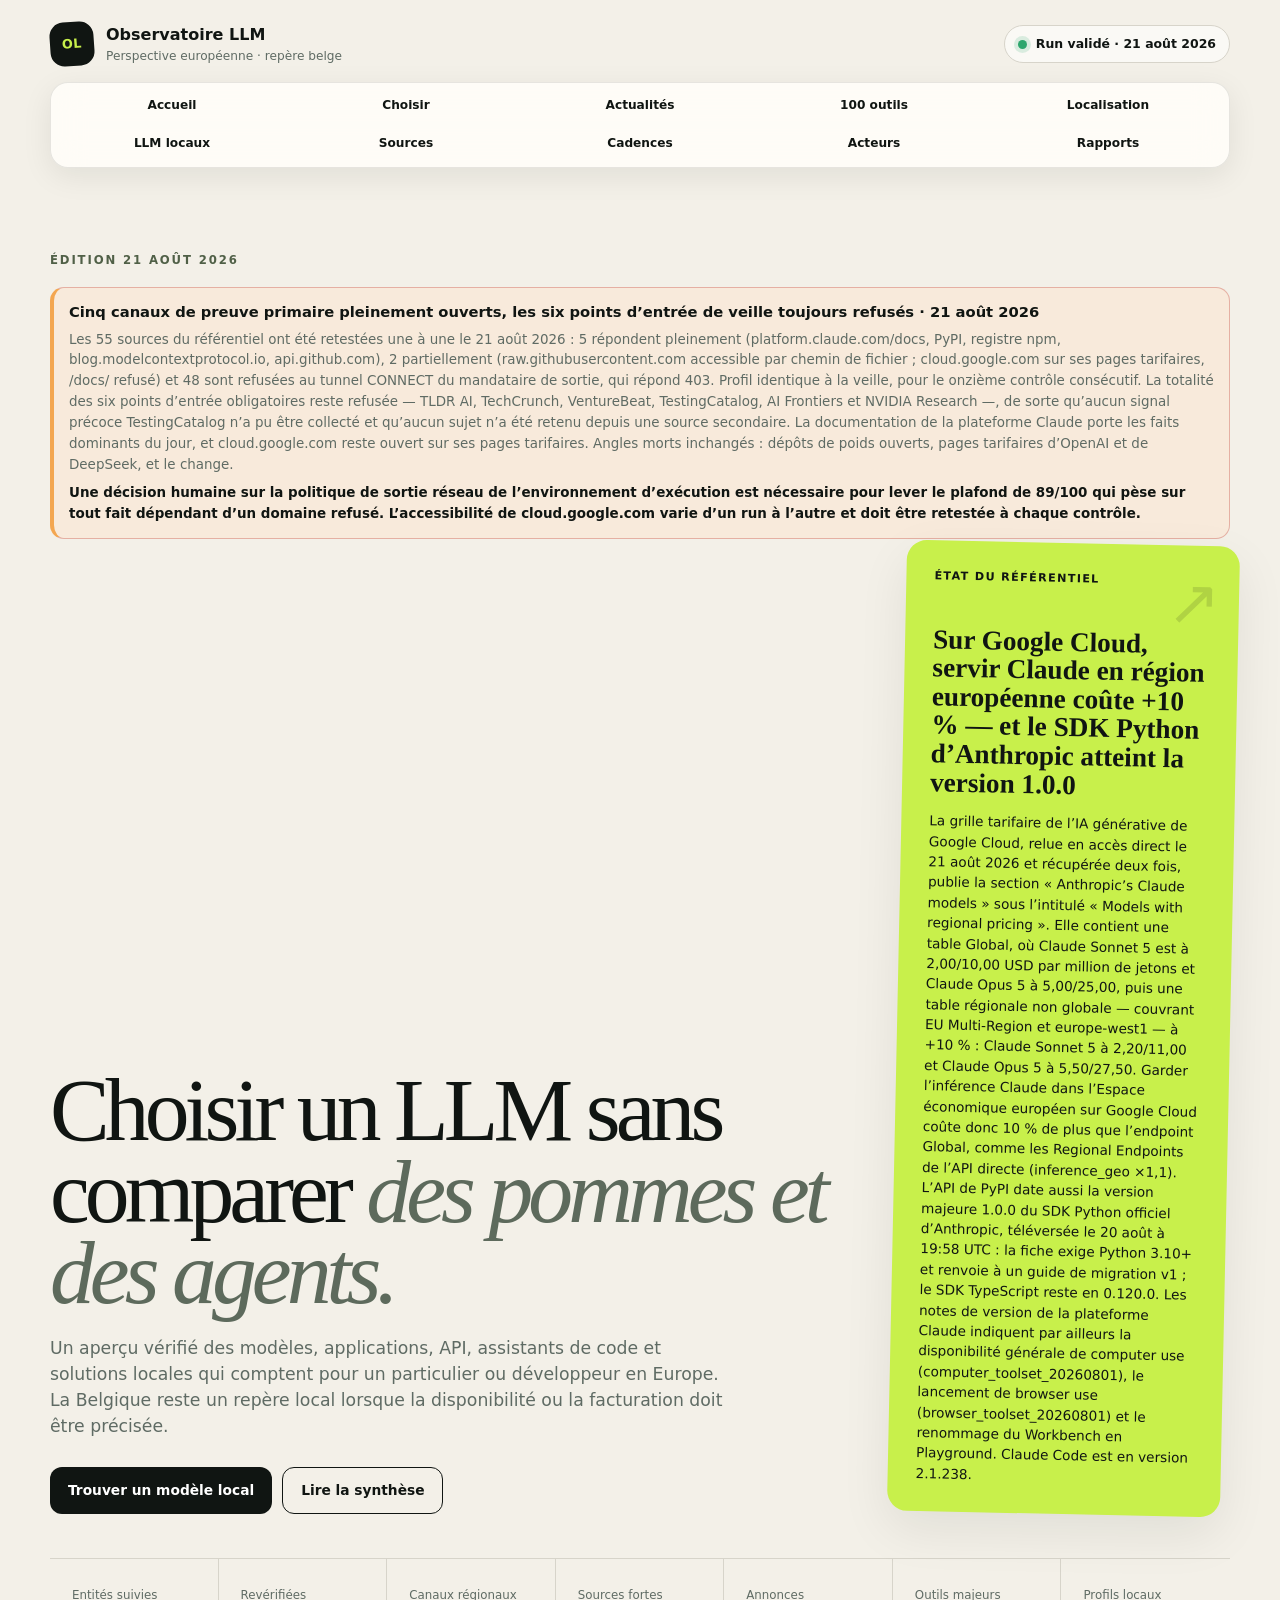
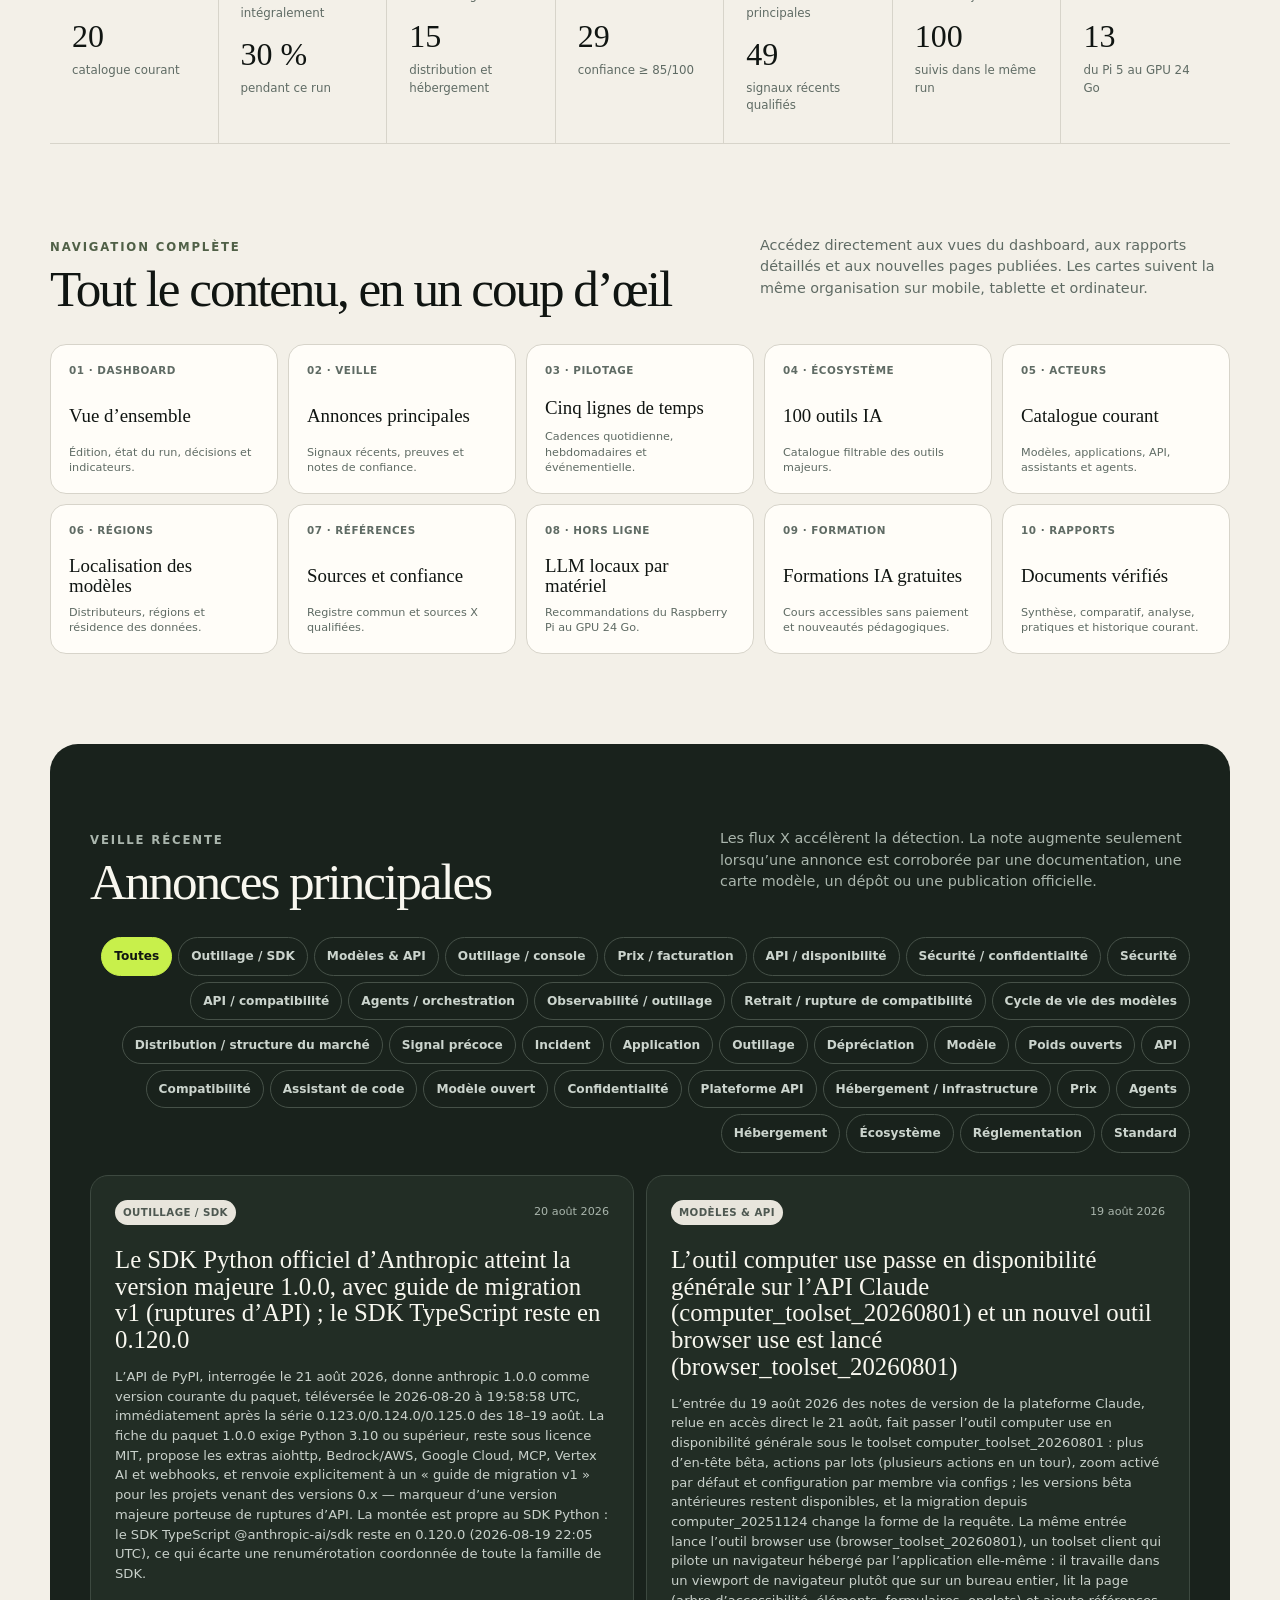
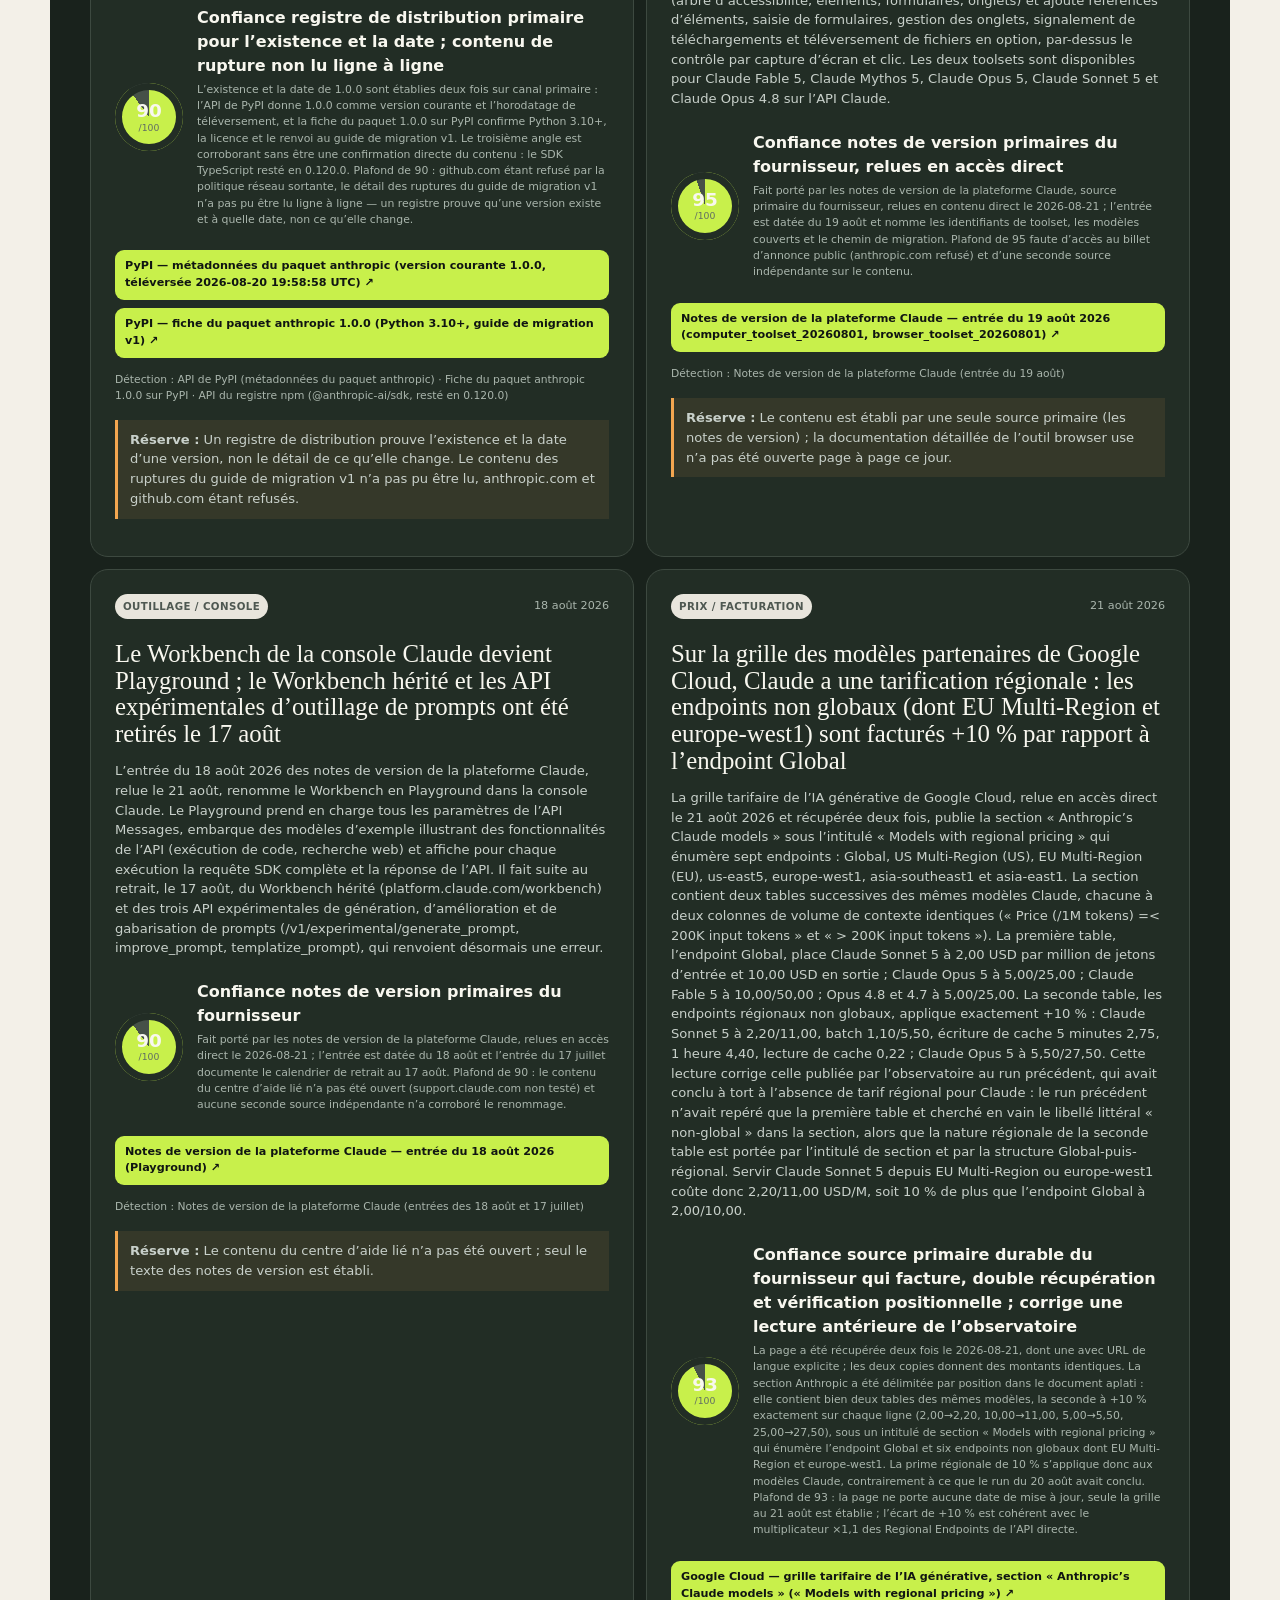
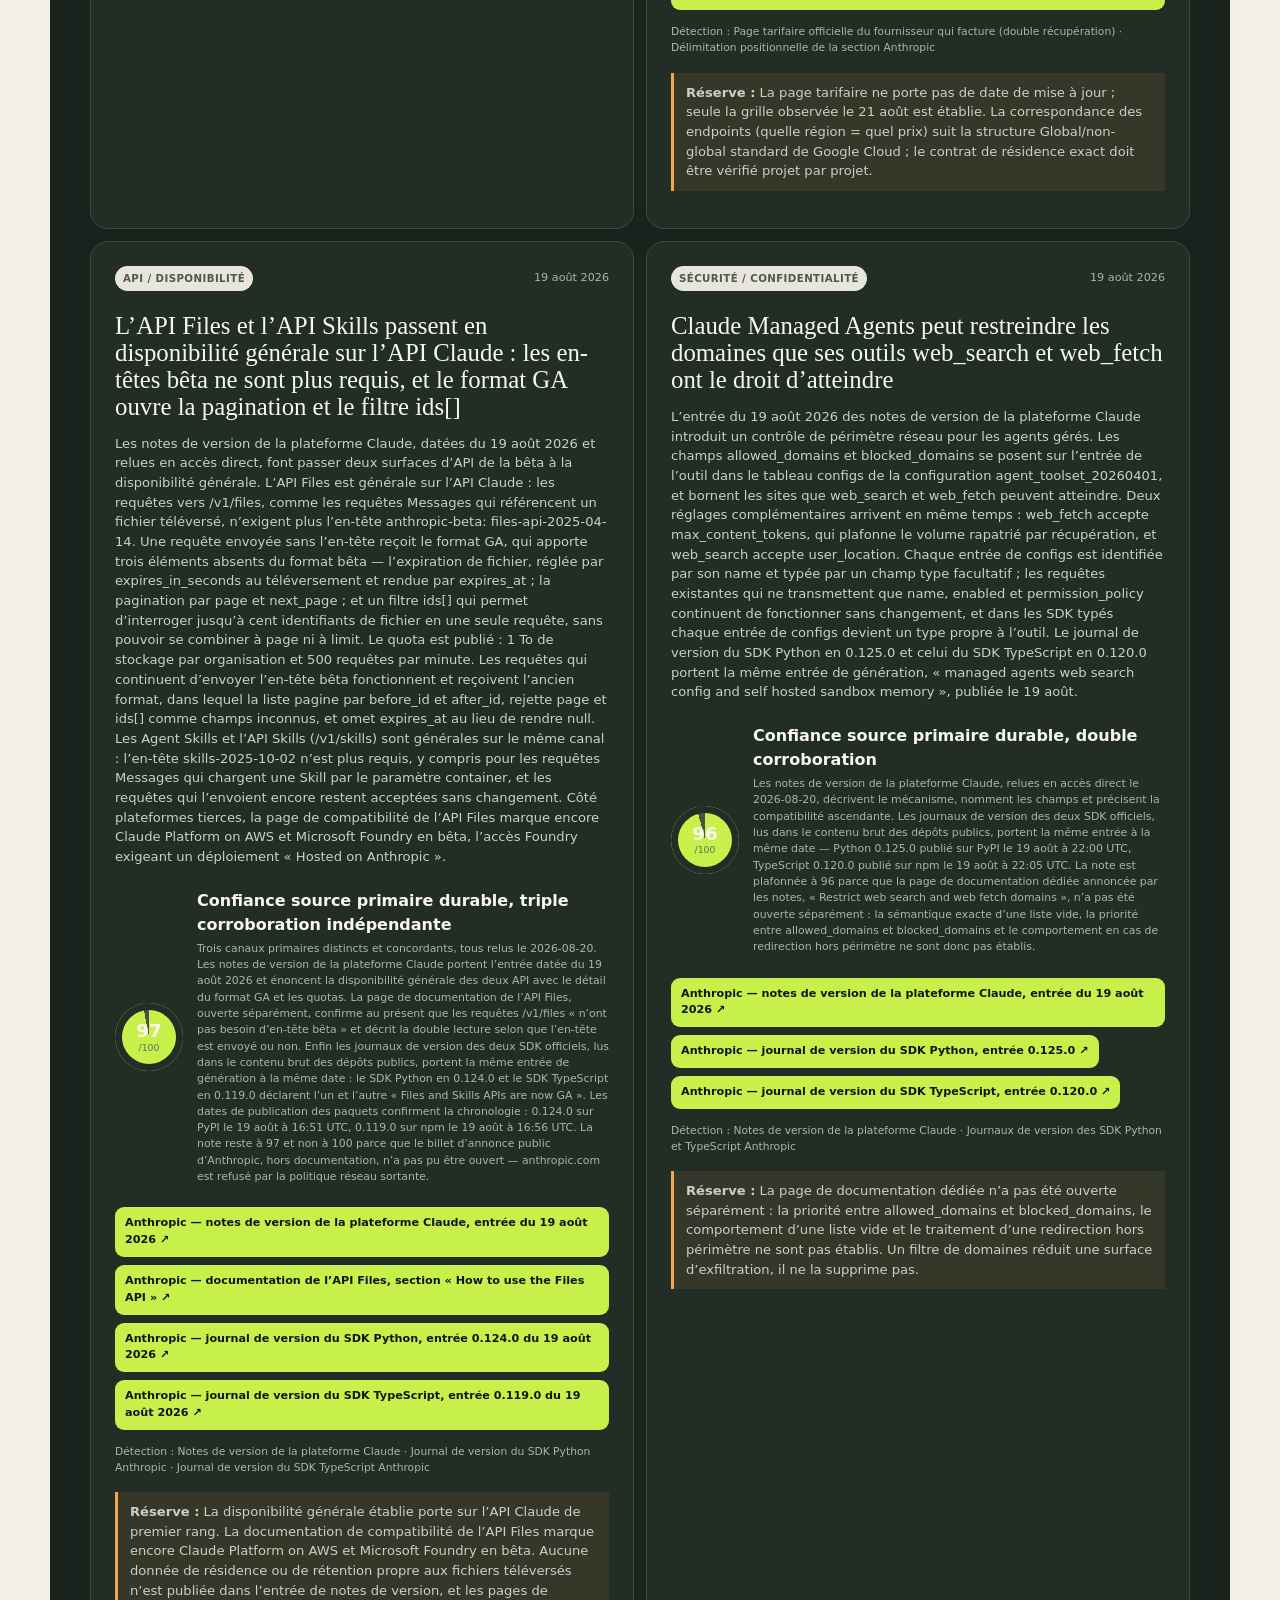
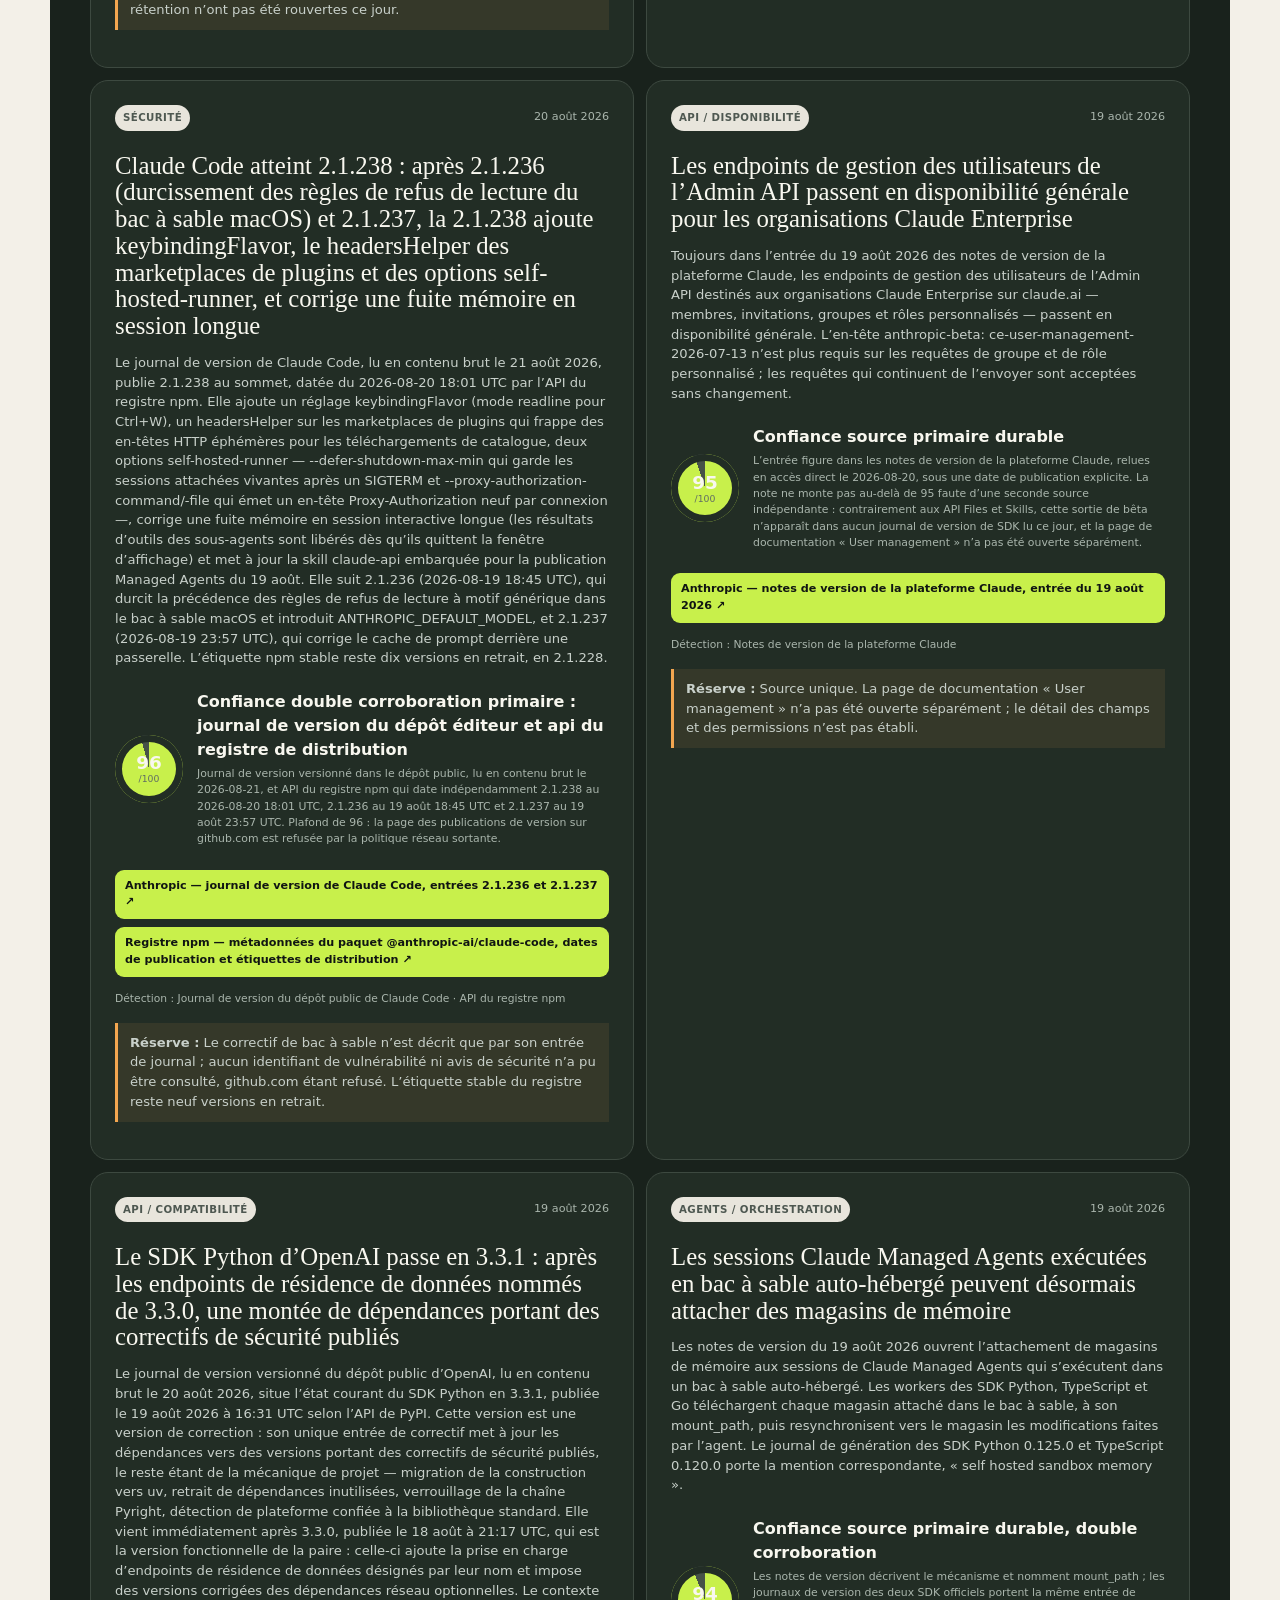
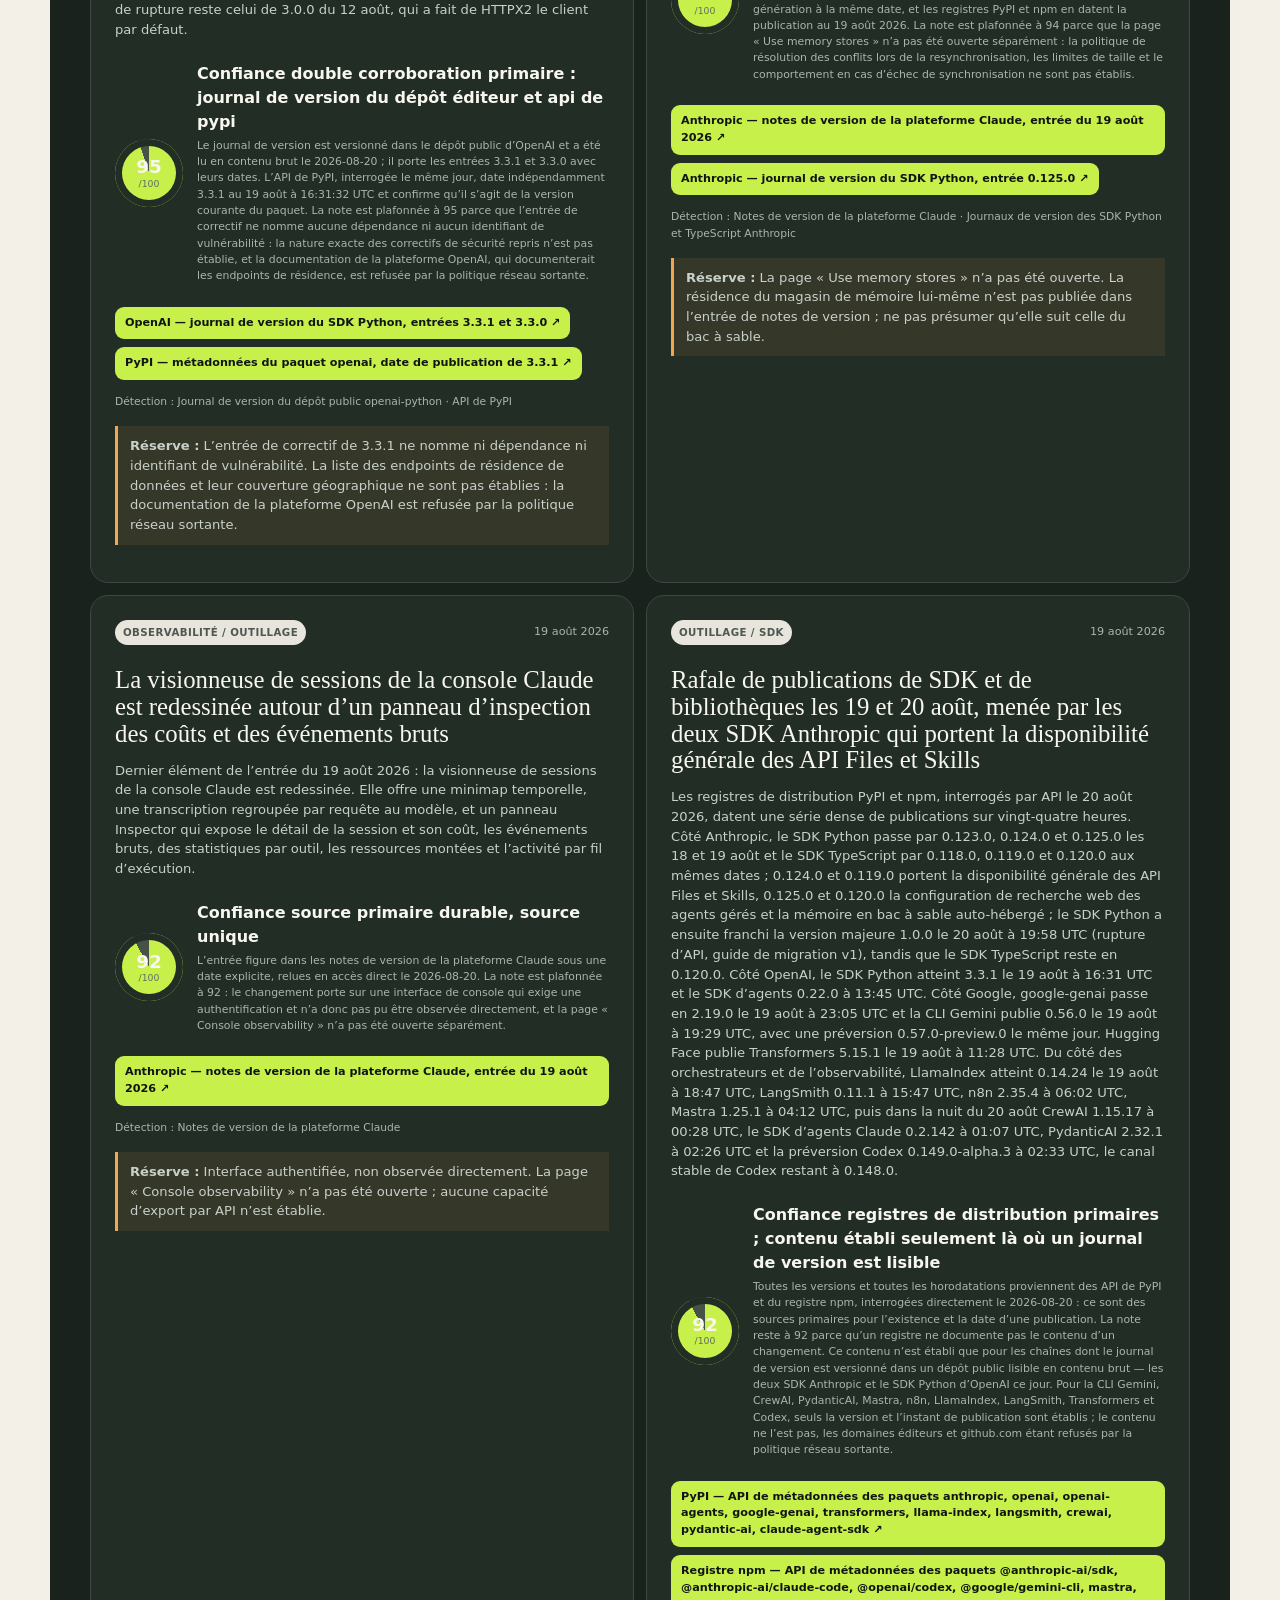
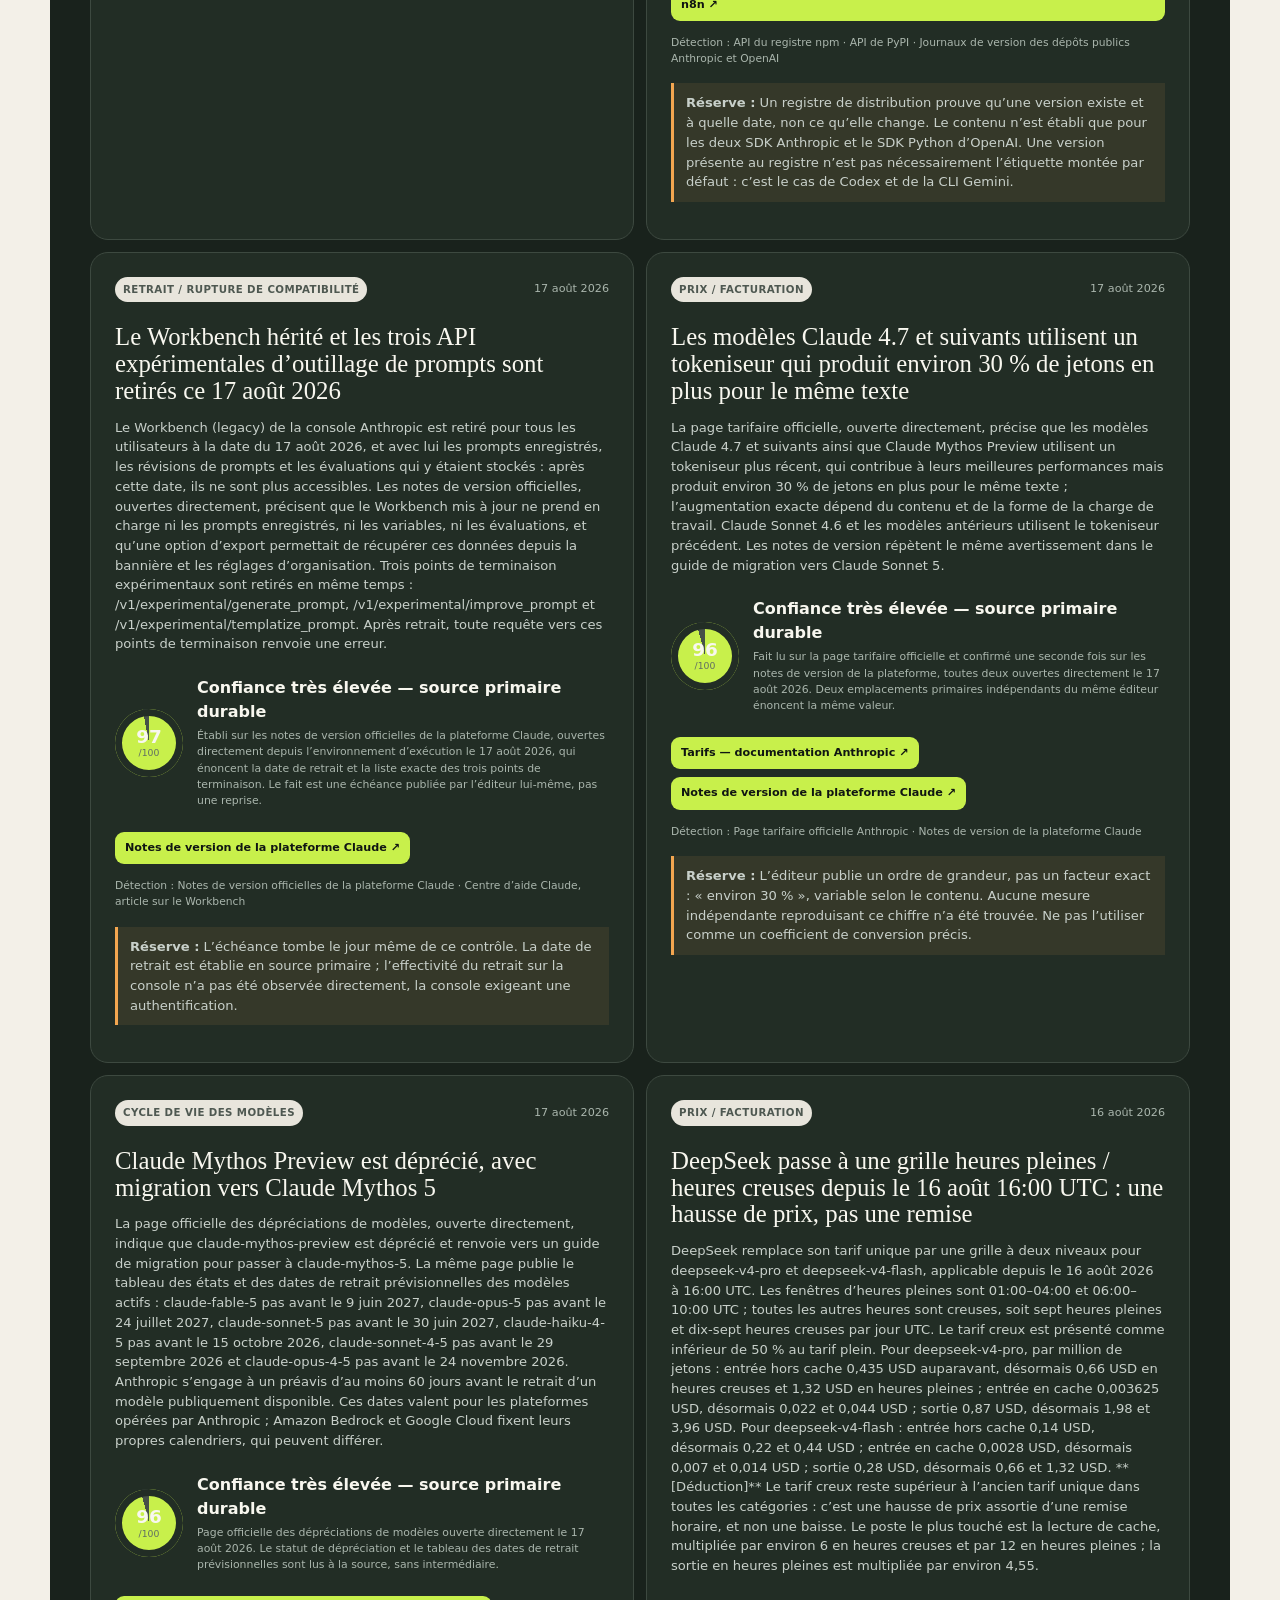
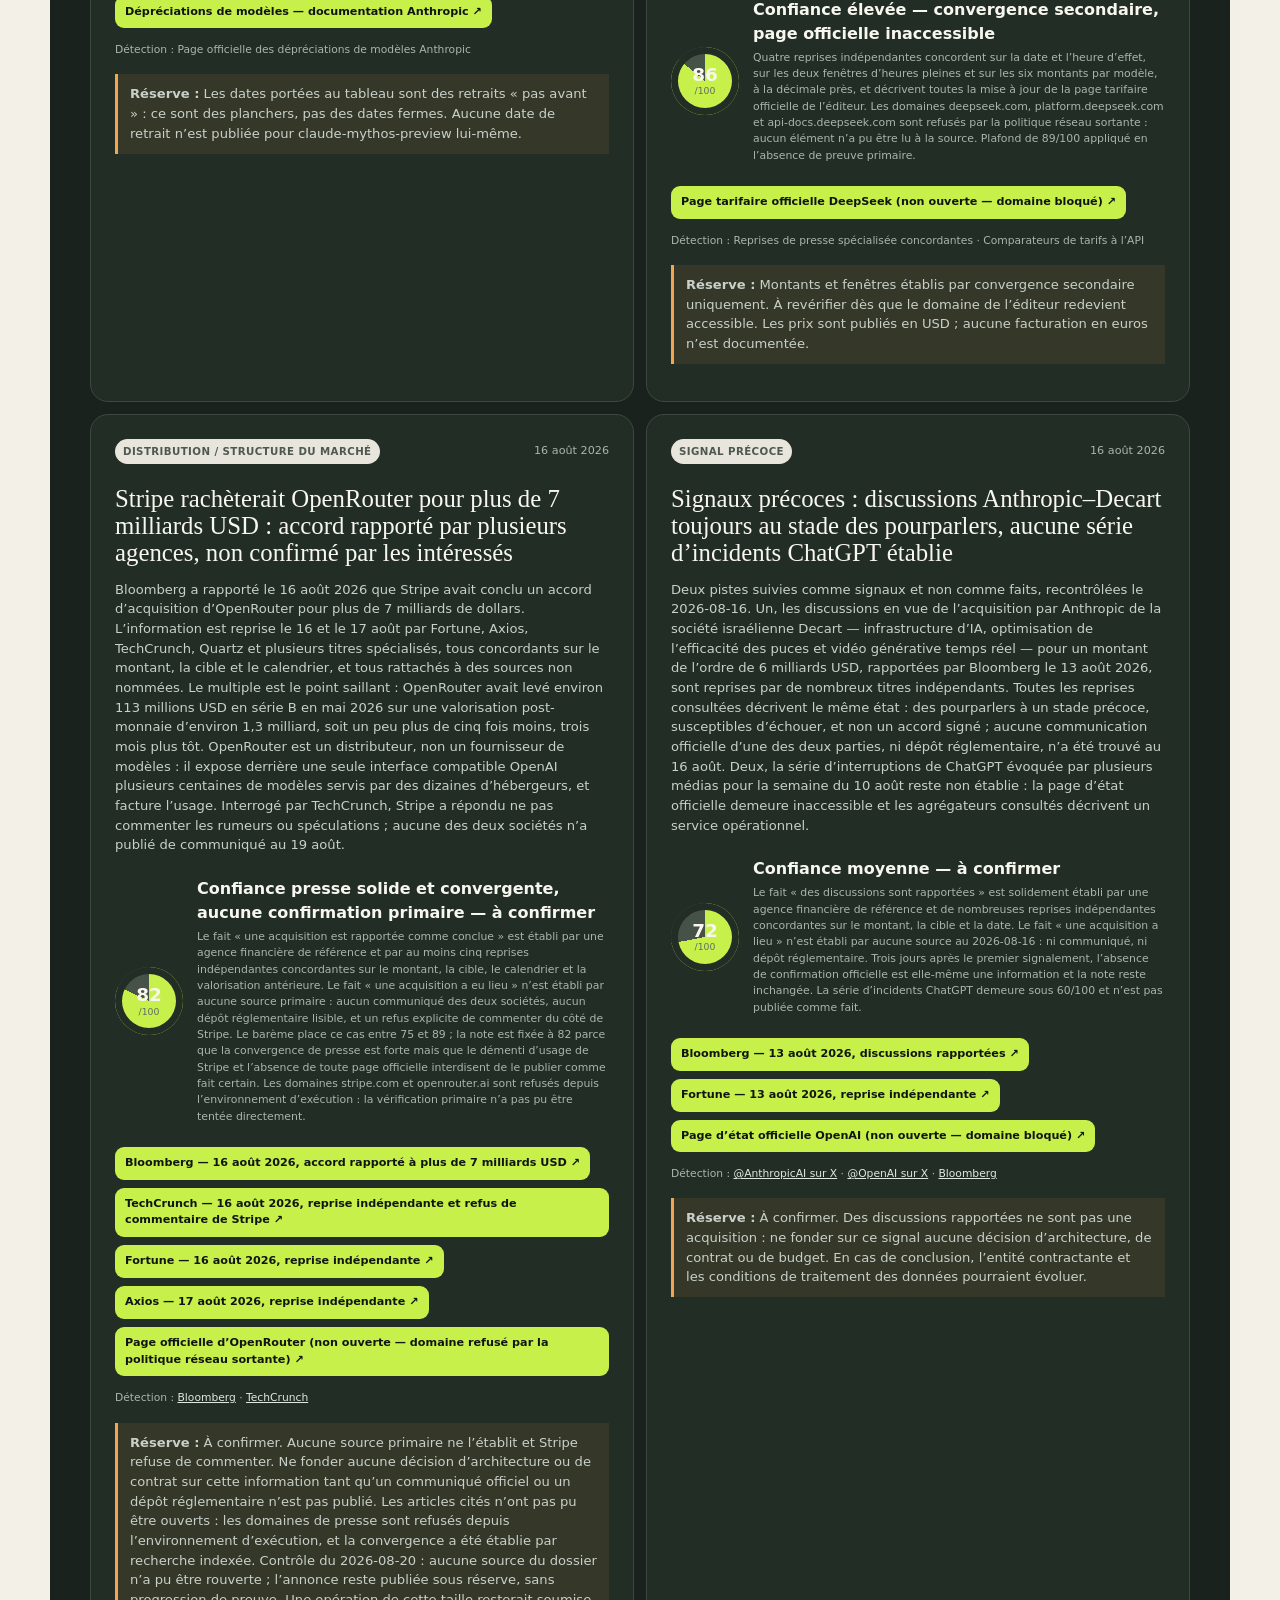
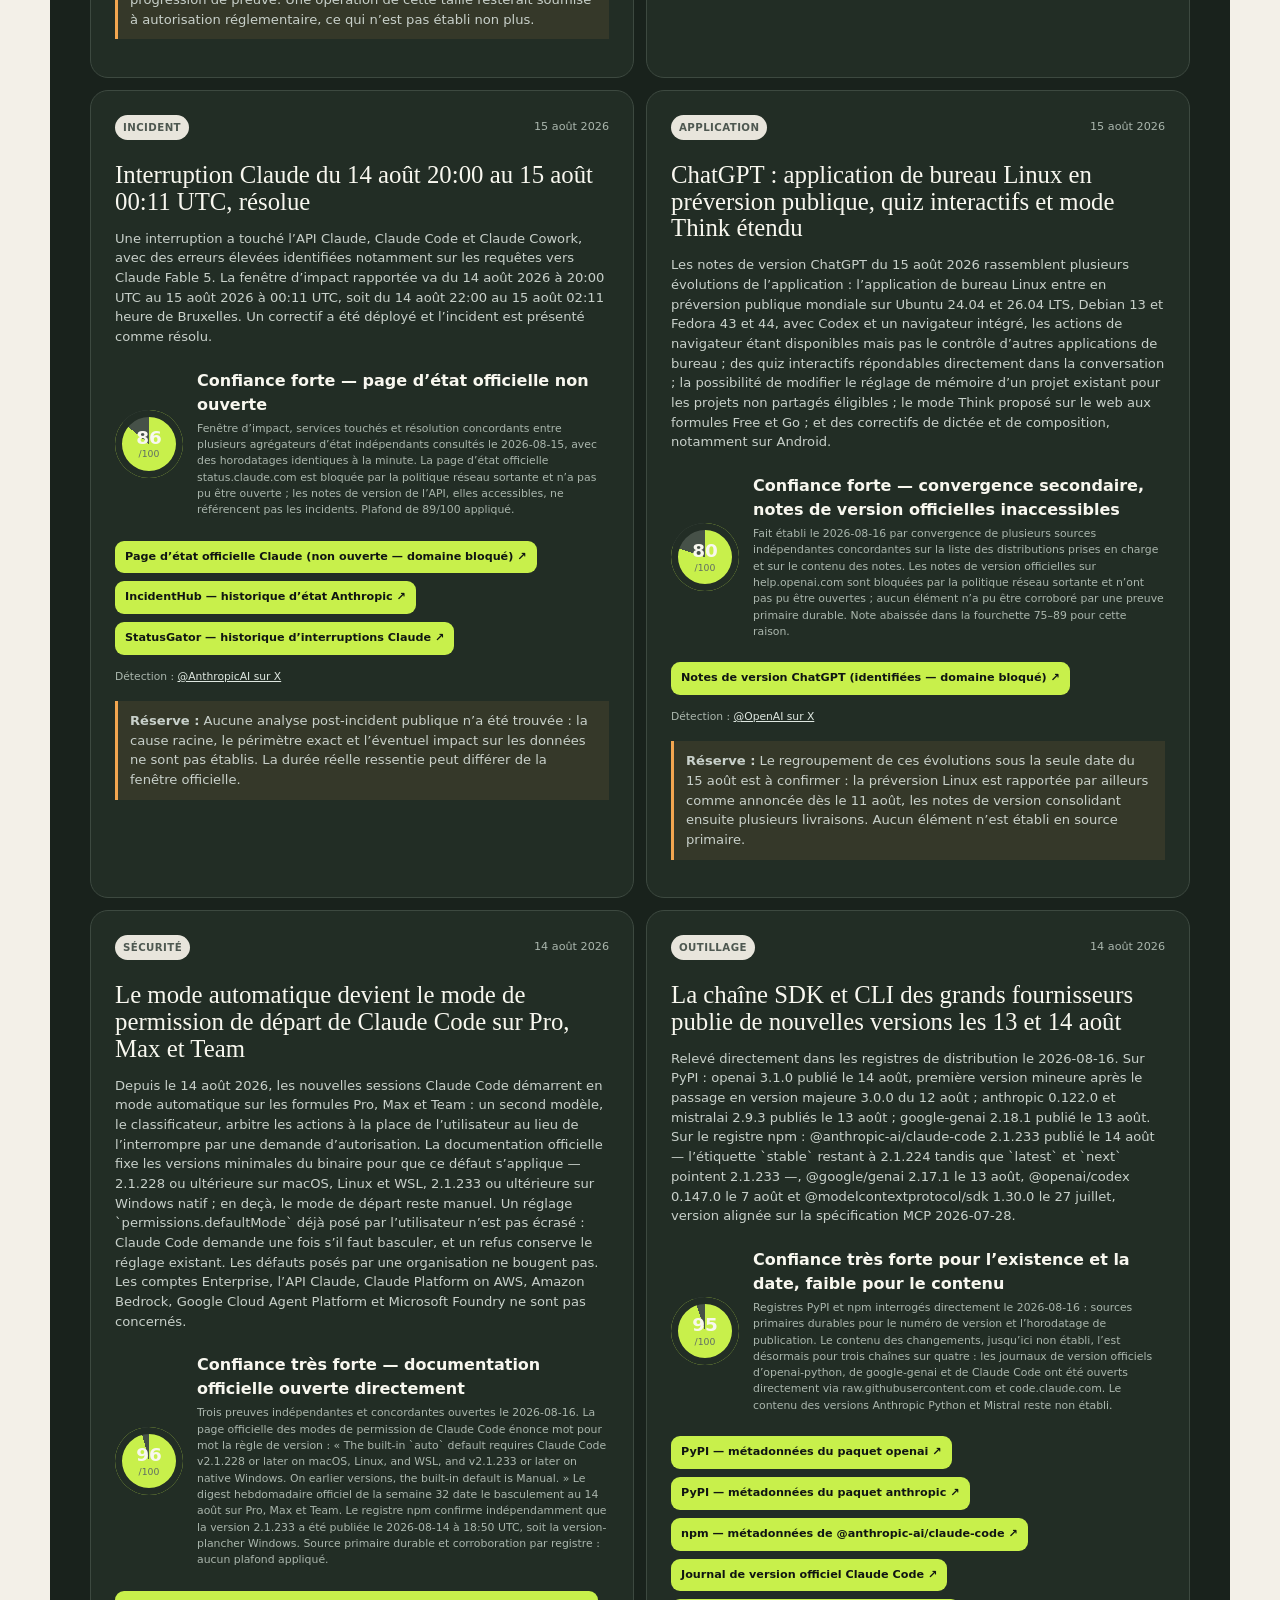
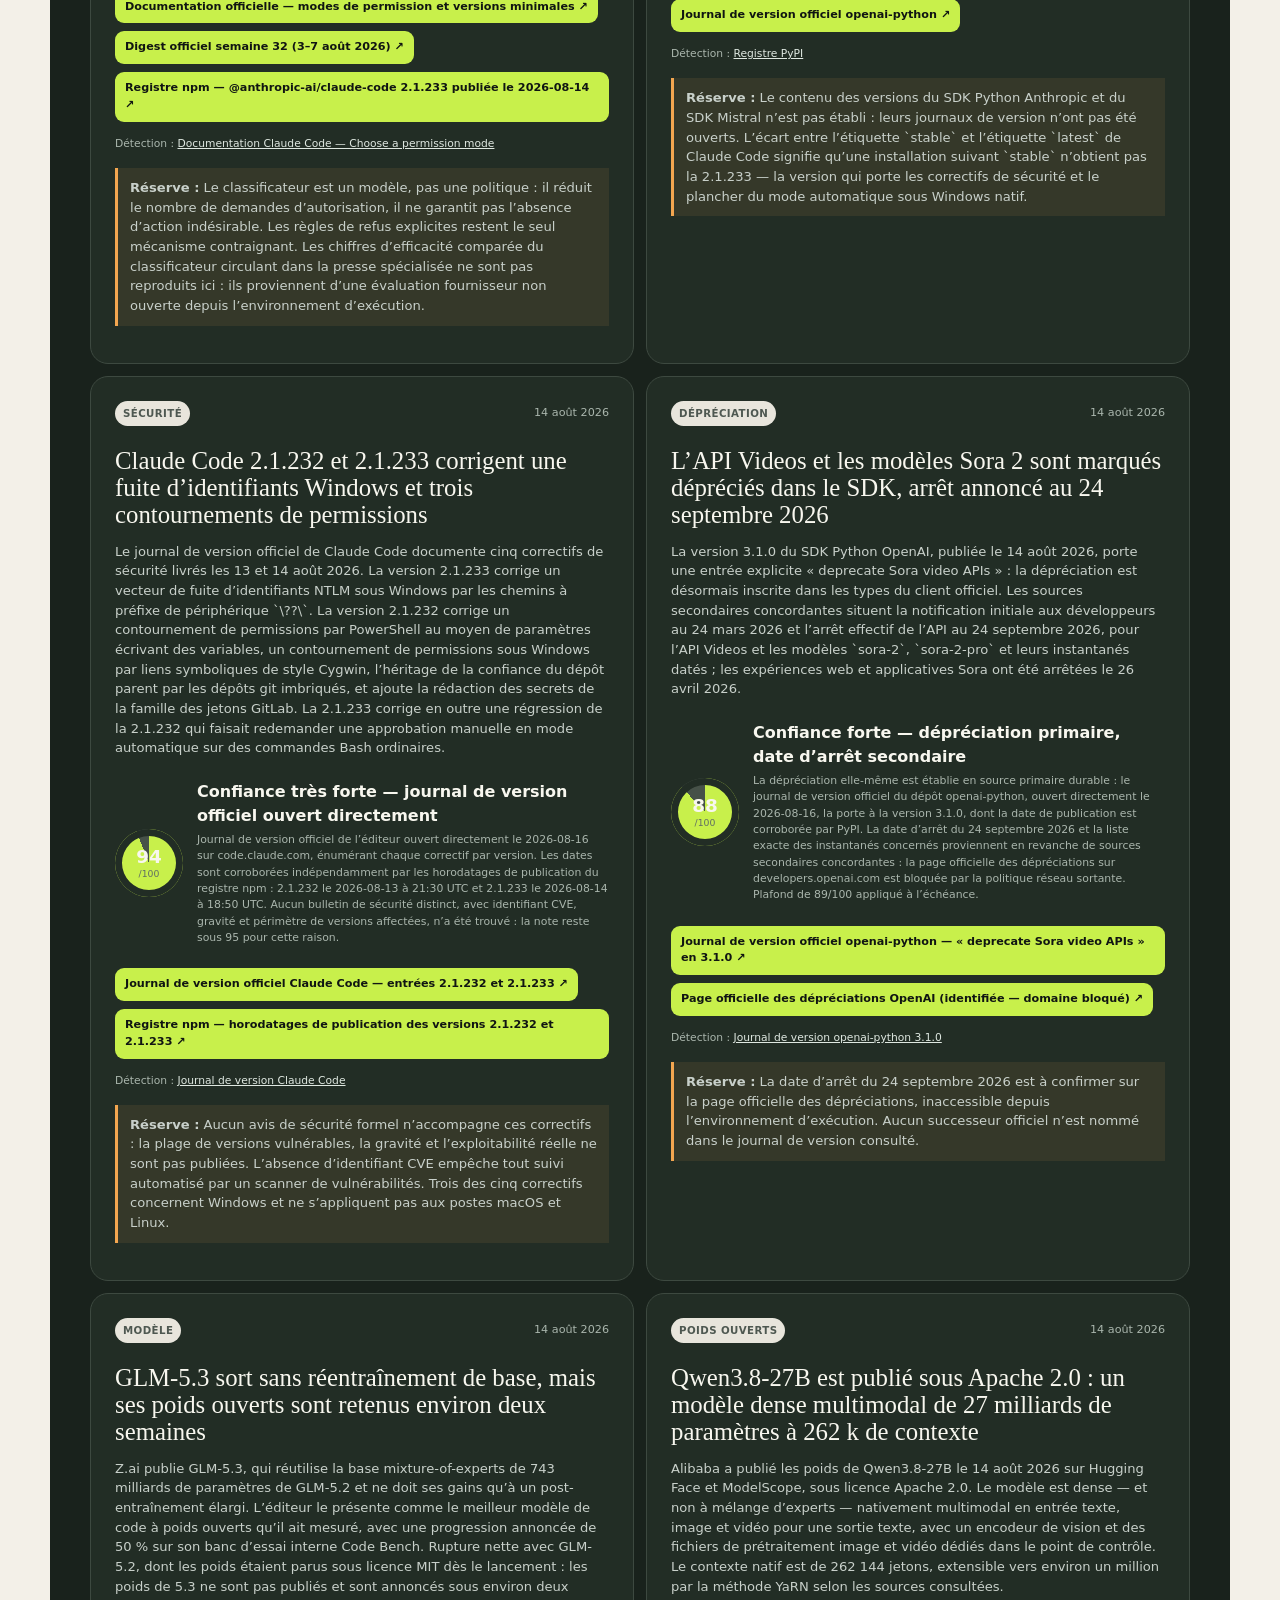
==== commit 8e9862b9: "feat(observatoire): ajouter les parcours et recommandations par usage" ====
--- a/ObservationLLM/dashboard/index.html
+++ b/ObservationLLM/dashboard/index.html
@@ -1,17 +1,18 @@
 <!doctype html>
-<html lang="fr">
+<html lang="fr-BE">
   <head>
     <meta charset="utf-8">
     <meta name="viewport" content="width=device-width, initial-scale=1">
-    <meta name="description" content="Tableau de bord de l’observatoire des LLM et agents IA avec une perspective européenne.">
+    <meta name="description" content="Explorateur expert des données de l’Observatoire LLM : annonces, outils, modèles, régions et sources.">
+    <link rel="canonical" href="https://bourguignonsimon.github.io/DailyRun/explorer.html">
     <meta name="theme-color" content="#101512">
-    <title>Observatoire LLM — Europe</title>
+    <title>Explorateur expert — Observatoire LLM</title>
     <link rel="stylesheet" href="styles.css">
   </head>
   <body>
     <a class="skip-link" href="#contenu">Aller au contenu</a>
     <header class="site-header">
-      <a class="brand" href="#overview" aria-label="Accueil de l’observatoire">
+      <a class="brand" href="index.html" aria-label="Accueil de l’observatoire">
         <span class="brand-mark" aria-hidden="true">OL</span>
         <span>
           <strong>Observatoire LLM</strong>
@@ -25,16 +26,16 @@
     </header>
 
     <nav class="section-nav" aria-label="Sections du tableau de bord">
-      <a href="#overview">Vue d’ensemble</a>
-      <a href="#announcements">Annonces</a>
+      <a href="index.html">Accueil</a>
+      <a href="choisir-un-modele.html">Choisir</a>
+      <a href="actualites.html">Actualités</a>
+      <a href="outils.html">100 outils</a>
+      <a href="localisation.html">Localisation</a>
+      <a href="modeles-locaux.html">LLM locaux</a>
+      <a href="sources-confiance.html">Sources</a>
       <a href="#cadence">Cadences</a>
-      <a href="#tools">100 outils</a>
-      <a href="#actors">Catalogue</a>
-      <a href="#hosting">Localisation</a>
-      <a href="#sources">Sources</a>
-      <a href="#local">LLM locaux</a>
-      <a href="formations-ia-gratuites.html">Formations gratuites</a>
-      <a href="#site-map">Plan du site</a>
+      <a href="#actors">Acteurs</a>
+      <a href="#documents">Rapports</a>
     </nav>
 
     <main id="contenu">
@@ -112,7 +113,7 @@
         <div class="cadence-grid" id="cadence-grid"></div>
       </section>
 
-      <section class="decision-section">
+      <section class="decision-section" id="recommendations">
         <div class="section-heading">
           <div><span class="eyebrow">BOUSSOLE</span><h2>Un besoin, une courte liste</h2></div>
           <p>Les choix les plus défendables avant un pilote sur vos propres tâches.</p>
--- a/ObservationLLM/dashboard/styles.css
+++ b/ObservationLLM/dashboard/styles.css
@@ -262,3 +262,88 @@
 @media (prefers-reduced-motion: reduce) {
   *, *::before, *::after { scroll-behavior: auto !important; animation-duration: .01ms !important; transition-duration: .01ms !important; }
 }
+
+/* Parcours public simplifié */
+.primary-nav { grid-template-columns: repeat(7, minmax(0, 1fr)); }
+.section-nav a[aria-current="page"] { background: var(--ink); color: white; }
+.simple-page .site-header { padding-bottom: 12px; }
+.compact-hero { padding-top: 58px; }
+.compact-hero h1, .page-intro h1 { font-size: clamp(2.9rem, 6vw, 5.6rem); }
+.compact-signal { transform: none; }
+.compact-signal .signal-label { margin-bottom: 26px; }
+.compact-signal details { margin-top: 14px; }
+.compact-signal summary { cursor: pointer; font-size: .78rem; font-weight: 850; }
+.task-section, .proof-section, .recommendation-browser { padding: 84px 0 20px; }
+.task-grid { display: grid; grid-template-columns: repeat(4, 1fr); gap: 12px; }
+.task-card { min-height: 210px; display: flex; flex-direction: column; padding: 22px; border: 1px solid var(--line); border-radius: 18px; background: var(--panel); text-decoration: none; transition: transform .18s, box-shadow .18s; }
+.task-card:hover, .task-card:focus-visible { transform: translateY(-3px); box-shadow: var(--shadow); outline: 2px solid var(--ink); outline-offset: 2px; }
+.task-card.featured { background: var(--lime); }
+.task-card > span { color: var(--muted); font-size: .68rem; font-weight: 900; }
+.task-card strong { margin-top: auto; font-family: Georgia, serif; font-size: 1.55rem; font-weight: 500; line-height: 1.05; }
+.task-card small { margin-top: 10px; color: var(--muted); }
+.compact-metrics { margin-top: 72px; }
+.compact-metrics article { padding-inline: 16px; }
+.recommendation-preview { display: grid; grid-template-columns: repeat(4, 1fr); gap: 12px; }
+.recommendation-preview-card { min-height: 230px; padding: 20px; border: 1px solid var(--line); border-radius: 18px; background: var(--panel); }
+.recommendation-preview-card > span { color: var(--muted); font-size: .68rem; font-weight: 900; text-transform: uppercase; }
+.recommendation-preview-card h3 { margin: 24px 0 12px; font-family: Georgia, serif; font-size: 1.45rem; font-weight: 500; }
+.recommendation-preview-card strong { display: block; }
+.recommendation-preview-card p { color: var(--muted); font-size: .8rem; }
+.proof-section { margin-bottom: 30px; }
+.proof-links { display: flex; gap: 10px; flex-wrap: wrap; }
+.proof-links a { padding: 11px 14px; border: 1px solid var(--line); border-radius: 10px; background: var(--panel); font-size: .78rem; font-weight: 850; text-decoration: none; }
+.proof-links a:hover { border-color: var(--ink); }
+.page-intro { padding: 72px 0 20px; }
+.page-intro h1 { margin-bottom: 20px; }
+.page-intro > p { max-width: 720px; color: var(--muted); font-size: 1.04rem; }
+.standalone-section { margin-top: 48px; }
+.standalone-light { padding: 70px 0 20px; }
+.standalone-light .eyebrow, .standalone-light .section-heading > p { color: var(--muted); }
+.load-more { margin-top: 22px; cursor: pointer; }
+.inverse { color: var(--lime); }
+.announcement-card-compact { min-height: 260px; display: flex; flex-direction: column; }
+.announcement-card-compact h3 { font-size: 1.28rem; }
+.announcement-card-compact > p { display: -webkit-box; overflow: hidden; -webkit-line-clamp: 4; -webkit-box-orient: vertical; }
+.compact-confidence { display: flex; justify-content: space-between; gap: 12px; align-items: end; margin-top: auto; padding-top: 18px; border-top: 1px solid #3d4940; }
+.compact-confidence strong { color: var(--lime); }
+.compact-confidence span { max-width: 70%; color: #aab6ad; font-size: .66rem; text-align: right; }
+.recommendation-toolbar { align-items: center; }
+.use-case-grid { display: grid; gap: 36px; }
+.use-case-card { padding-top: 30px; border-top: 1px solid var(--line); }
+.use-case-heading { max-width: 760px; margin-bottom: 18px; }
+.use-case-heading h2 { margin: 5px 0 8px; font-family: Georgia, serif; font-size: clamp(2rem, 4vw, 3.2rem); font-weight: 500; letter-spacing: -.04em; }
+.use-case-heading p { color: var(--muted); }
+.model-recommendation-grid { display: grid; grid-template-columns: repeat(3, 1fr); gap: 12px; }
+.model-recommendation { display: flex; flex-direction: column; min-height: 500px; padding: 20px; border: 1px solid var(--line); border-radius: 18px; background: var(--panel); }
+.model-recommendation-top { display: flex; justify-content: space-between; gap: 8px; align-items: start; }
+.confidence-badge { padding: 5px 8px; border-radius: 999px; font-size: .62rem; font-weight: 900; white-space: nowrap; }
+.confidence-badge.verified { background: #dcefc8; color: #315b28; }
+.confidence-badge.partial { background: #f8eadb; color: #7a4b18; }
+.confidence-badge.unconfirmed { background: #ece9e0; color: #62675f; }
+.model-recommendation h3 { margin: 24px 0 4px; font-family: Georgia, serif; font-size: 1.6rem; font-weight: 500; }
+.model-recommendation > p { color: var(--muted); font-size: .8rem; }
+.model-recommendation dl { margin: 12px 0 18px; }
+.model-recommendation dl div { padding: 7px 0; border-top: 1px solid var(--line); }
+.model-recommendation dt { color: var(--muted); font-size: .62rem; font-weight: 850; text-transform: uppercase; }
+.model-recommendation dd { margin: 2px 0 0; font-size: .72rem; }
+.model-recommendation .recommendation-caveat { margin-top: auto; padding: 10px; border-left: 3px solid var(--orange); background: #f8eadb; color: var(--ink); }
+.model-recommendation > a { font-size: .72rem; font-weight: 850; }
+.method-strip { margin: 70px 0 20px; padding: 24px; border-radius: 18px; background: var(--ink); color: white; }
+.method-strip strong { font-family: Georgia, serif; font-size: 1.45rem; font-weight: 500; }
+.method-strip p { color: #cbd2cd; }
+.method-strip a { color: var(--lime); font-size: .8rem; font-weight: 850; }
+
+@media (max-width: 920px) {
+  .primary-nav { grid-template-columns: repeat(3, minmax(0, 1fr)); }
+  .task-grid, .recommendation-preview { grid-template-columns: repeat(2, 1fr); }
+  .model-recommendation-grid { grid-template-columns: 1fr; }
+  .model-recommendation { min-height: 0; }
+}
+
+@media (max-width: 620px) {
+  .primary-nav { grid-template-columns: repeat(2, minmax(0, 1fr)); }
+  .task-grid, .recommendation-preview { grid-template-columns: 1fr; }
+  .task-card { min-height: 170px; }
+  .page-intro { padding-top: 48px; }
+  .recommendation-toolbar { align-items: stretch; }
+}
